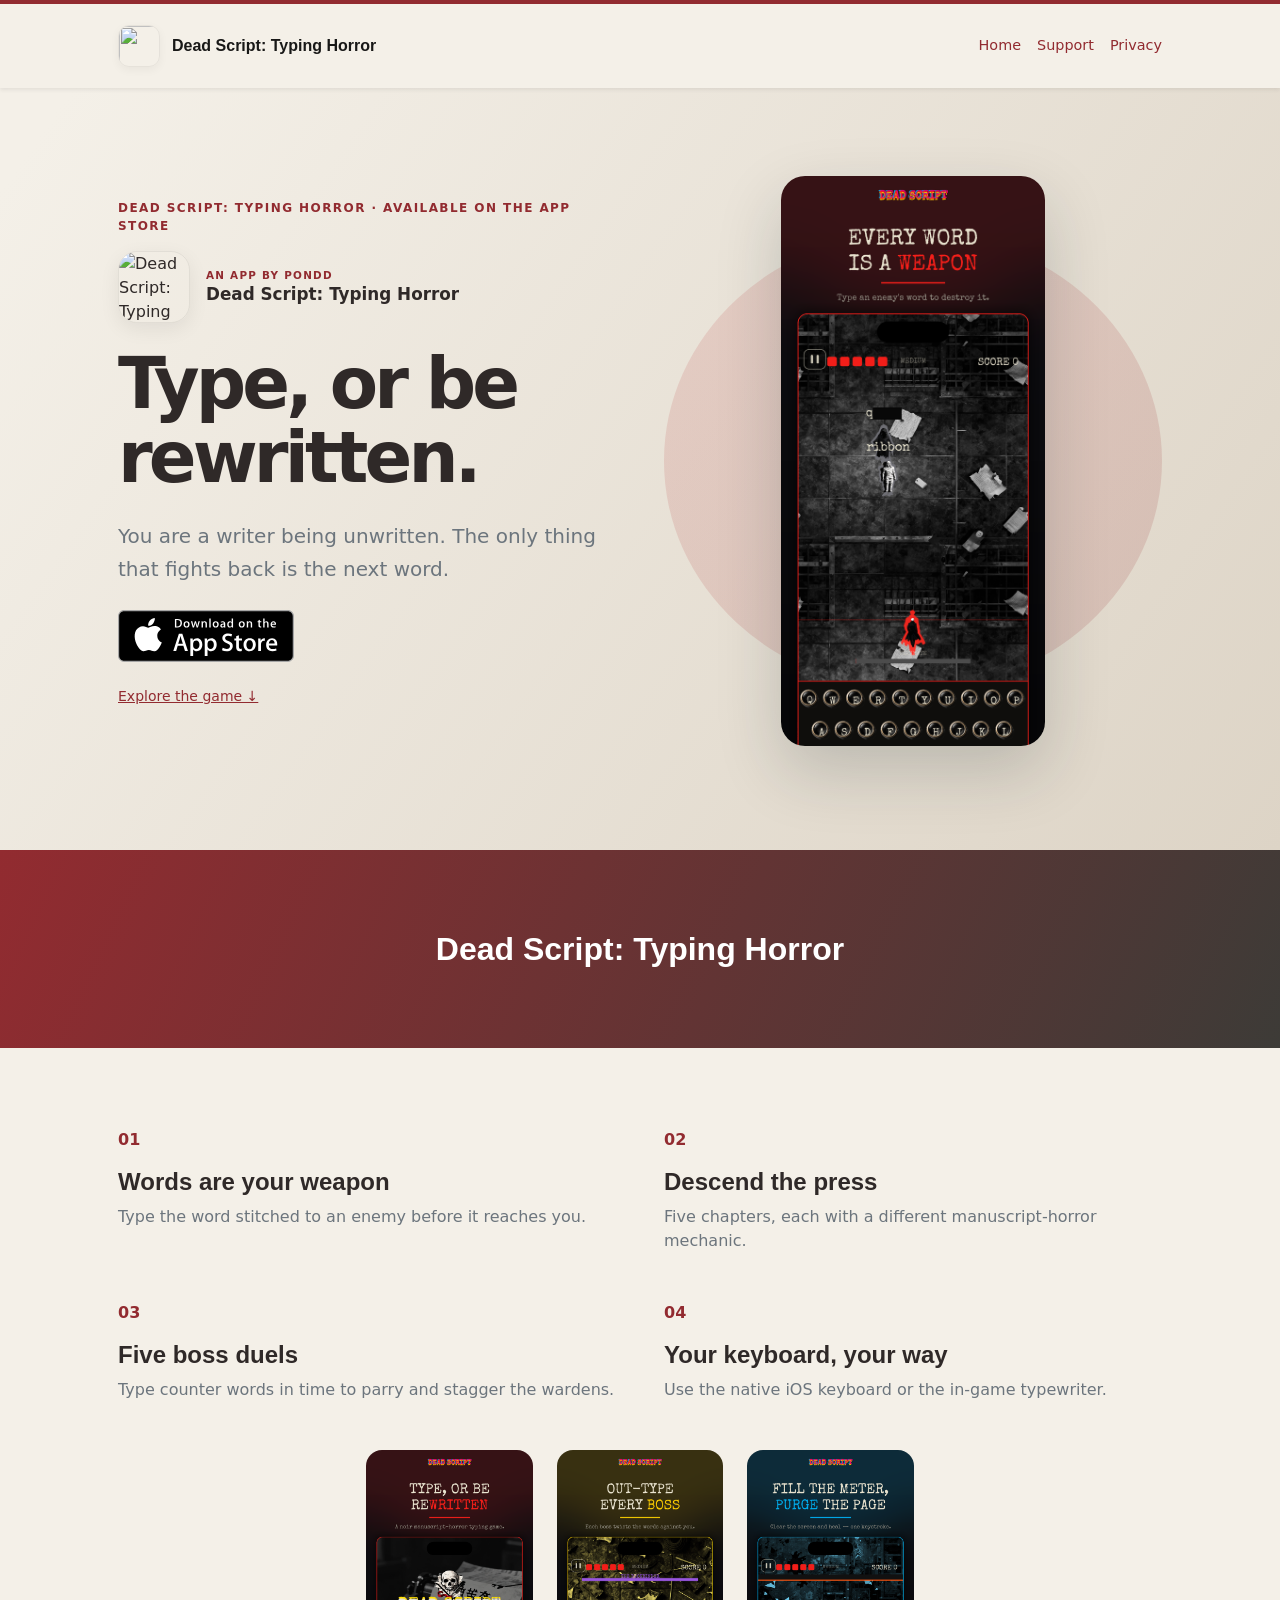
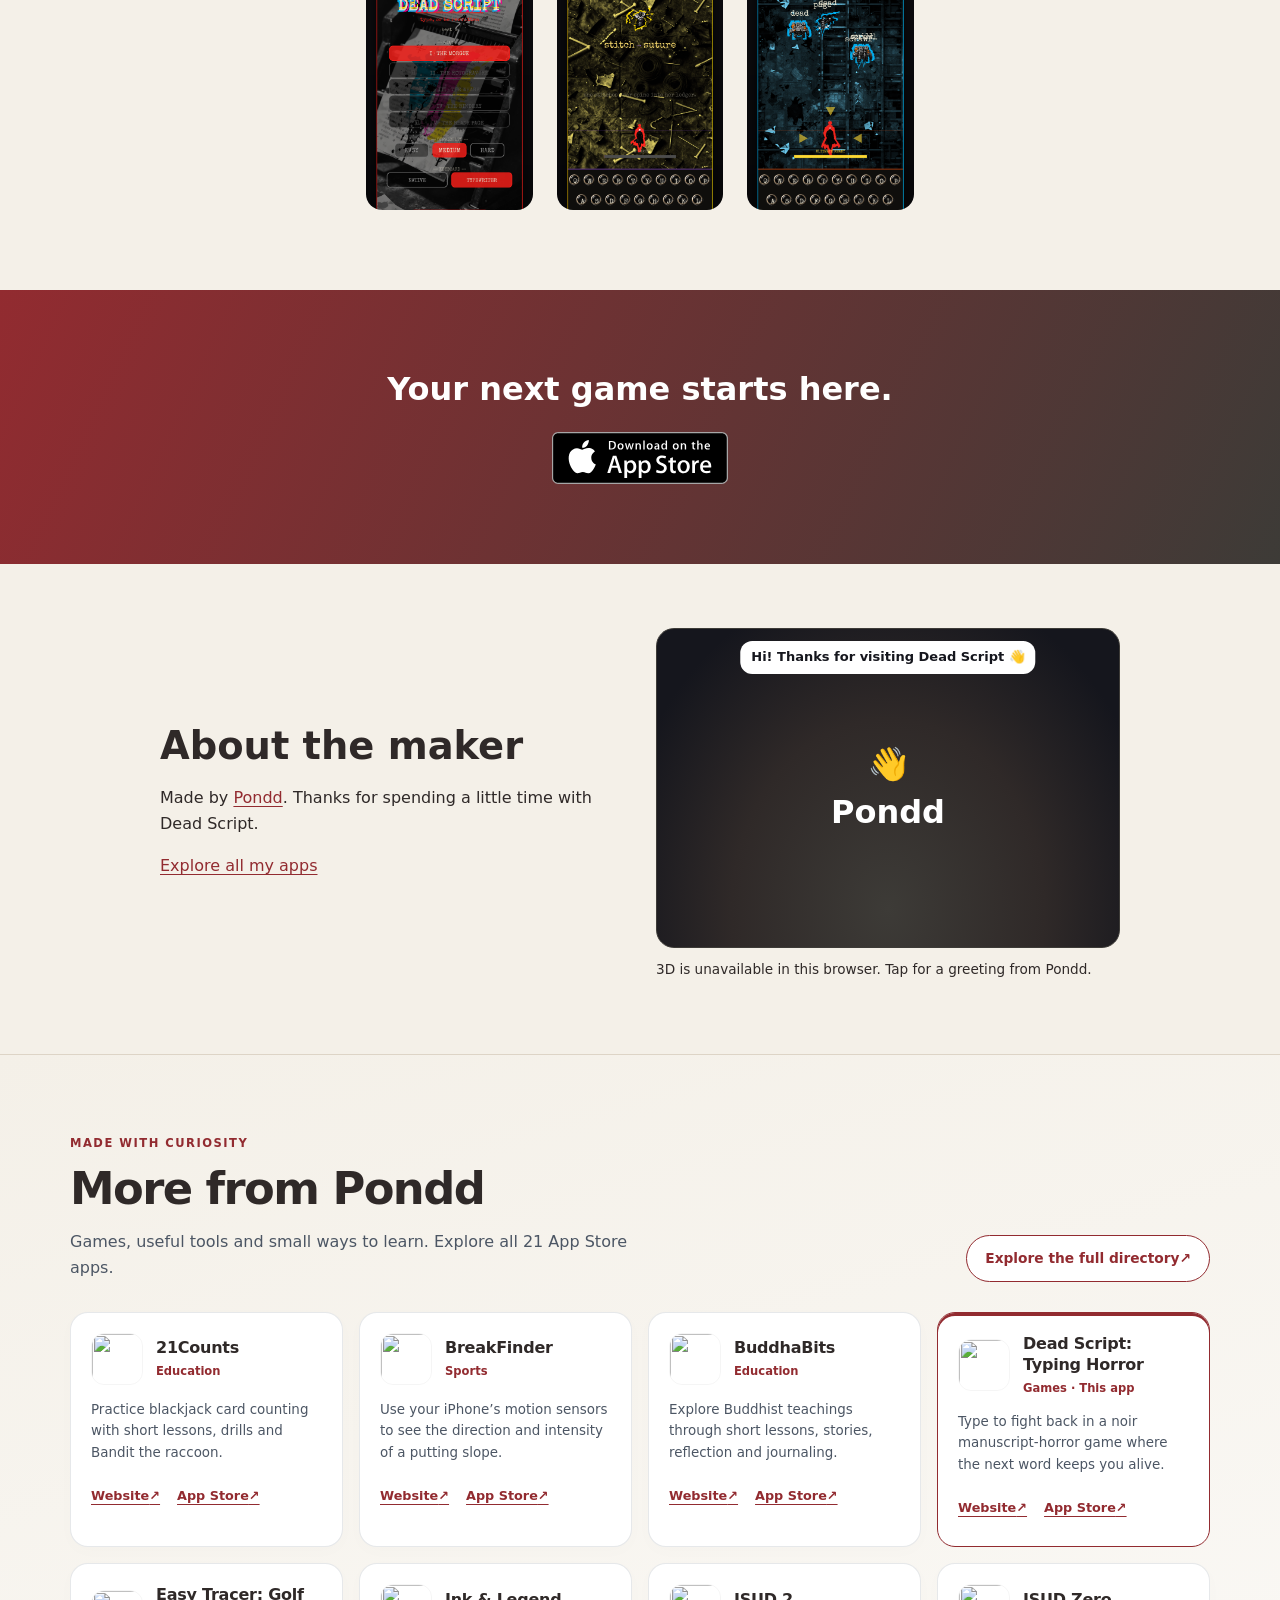
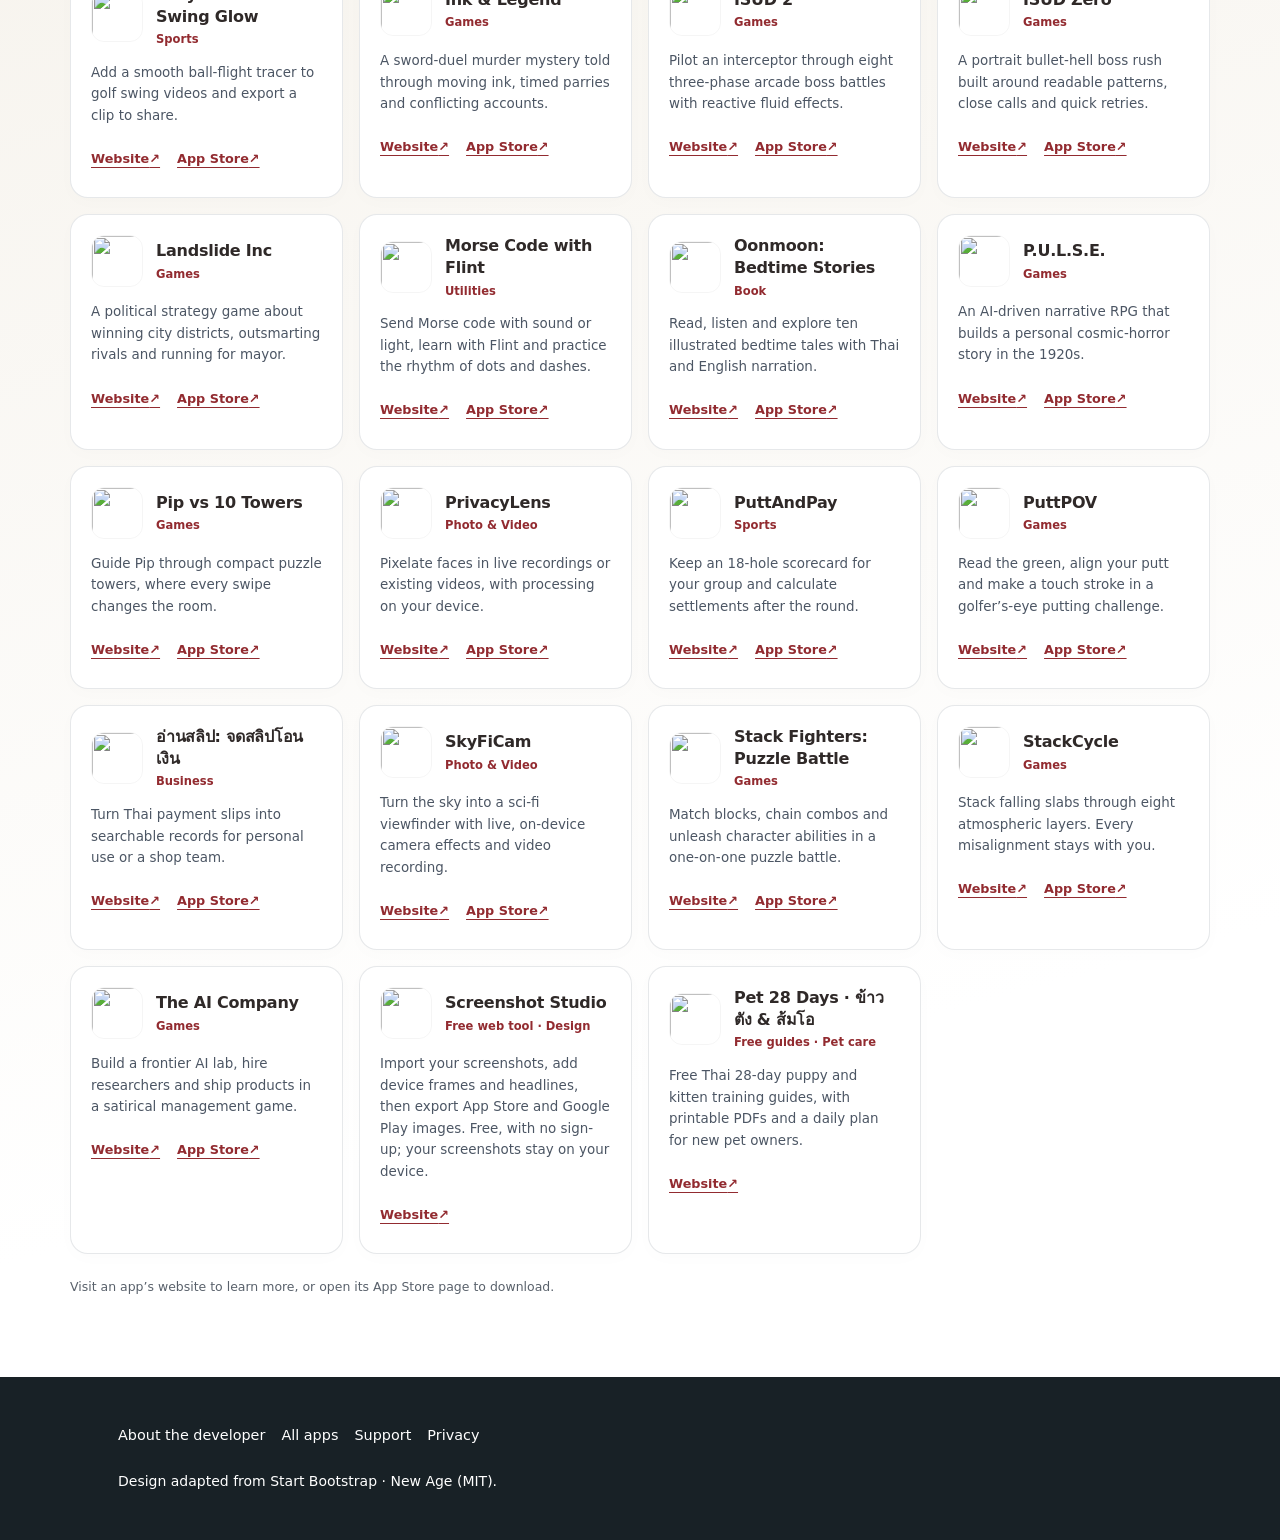
==== index.html @ f1058774 "Connect Pet 28 Days with Pondd website network" ====
<!doctype html><html lang="en"><head><meta charset="utf-8"><meta name="viewport" content="width=device-width, initial-scale=1"><title>Dead Script: Typing Horror</title><meta name="description" content="You are a writer being unwritten. The only thing that fights back is the next word."><link rel="stylesheet" href="assets/new-age/styles.css"><link rel="stylesheet" href="assets/new-age/brand.css">
<!-- Pondd's About-section Easter egg -->
<link rel="stylesheet" href="pondd-character/character.css">
<script type="importmap">{"imports":{"three":"https://cdn.jsdelivr.net/npm/three@0.160.0/build/three.module.js","three/addons/":"https://cdn.jsdelivr.net/npm/three@0.160.0/examples/jsm/"}}</script>
<script type="module" src="pondd-character/init.js"></script>
<link rel="stylesheet" href="app-family/brand.css?v=20261112">
<link rel="icon" href="https://pond1982.github.io/Pondd-Page/assets/app-icons/6775353218.webp" type="image/webp">
</head><body data-app-theme="deadscript-ink"><a class="skip-link" href="#main">Skip to content</a><nav class="navbar navbar-expand-lg navbar-light shadow-sm" id="mainNav" aria-label="Main navigation"><div class="container px-5"><a class="navbar-brand fw-bold" href="index.html"><img class="app-brand-icon" src="https://pond1982.github.io/Pondd-Page/assets/app-icons/6775353218.webp" width="42" height="42" alt="" decoding="async">Dead Script: Typing Horror</a><div class="site-links"><a href="index.html">Home</a><a href="support.html">Support</a><a href="privacy.html">Privacy</a></div></div></nav><main id="main"><header class="masthead"><div class="container px-5"><div class="row gx-5 align-items-center"><div class="col-lg-6"><div class="mb-5 mb-lg-0 text-center text-lg-start"><p class="eyebrow">Dead Script: Typing Horror · Available on the App Store</p><div class="app-identity"><img class="app-identity-icon" src="https://pond1982.github.io/Pondd-Page/assets/app-icons/6775353218.webp" width="72" height="72" alt="Dead Script: Typing Horror app icon" decoding="async"><span><small>An app by Pondd</small><strong>Dead Script: Typing Horror</strong></span></div><h1 class="display-1 lh-1 mb-4">Type, or be rewritten.</h1><p class="lead fw-normal text-muted mb-4">You are a writer being unwritten. The only thing that fights back is the next word.</p><a href="https://apps.apple.com/gb/app/dead-script-typing-horror/id6775353218"><img class="app-badge" src="assets/new-age/app-store-badge.svg" alt="Download Dead Script: Typing Horror on the App Store"></a><p class="small mt-4"><a href="#features">Explore the game ↓</a></p></div></div><div class="col-lg-6"><div class="masthead-device-mockup"><img class="game-screen" src="assets/shot2.png" alt="Dead Script: Typing Horror game artwork"></div></div></div></div></header><aside class="text-center bg-gradient-primary-to-secondary"><div class="container px-5"><p class="h2 text-white mb-0">Dead Script: Typing Horror</p></div></aside><section id="features"><div class="container px-5"><div class="row gx-5"><div class="col-md-6 mb-5"><p class="feature-number">01</p><h3 class="h4">Words are your weapon</h3><p class="text-muted mb-0">Type the word stitched to an enemy before it reaches you.</p></div><div class="col-md-6 mb-5"><p class="feature-number">02</p><h3 class="h4">Descend the press</h3><p class="text-muted mb-0">Five chapters, each with a different manuscript-horror mechanic.</p></div><div class="col-md-6 mb-5"><p class="feature-number">03</p><h3 class="h4">Five boss duels</h3><p class="text-muted mb-0">Type counter words in time to parry and stagger the wardens.</p></div><div class="col-md-6 mb-5"><p class="feature-number">04</p><h3 class="h4">Your keyboard, your way</h3><p class="text-muted mb-0">Use the native iOS keyboard or the in-game typewriter.</p></div></div><div class="gallery"><img loading="lazy" src="assets/shot1.png" alt="Dead Script: Typing Horror game artwork 1"><img loading="lazy" src="assets/shot4.png" alt="Dead Script: Typing Horror game artwork 2"><img loading="lazy" src="assets/shot5.png" alt="Dead Script: Typing Horror game artwork 3"></div></div></section><section class="bg-gradient-primary-to-secondary"><div class="container px-5 text-center"><h2 class="text-white mb-4">Your next game starts here.</h2><a href="https://apps.apple.com/gb/app/dead-script-typing-horror/id6775353218"><img class="app-badge" src="assets/new-age/app-store-badge.svg" alt="Download Dead Script: Typing Horror on the App Store"></a></div></section>
<!-- Pondd character start -->
<section class="pondd-about" id="about" data-pondd-character data-character-locale="en" aria-label="About the maker"><div class="pondd-about-inner"><div><h2>About the maker</h2><p>Made by <a href="https://pond1982.github.io/Pondd-Page/">Pondd</a>. Thanks for spending a little time with Dead Script.</p><p><a href="https://pond1982.github.io/Pondd-Page/index.html#apps">Explore all my apps</a></p></div><div><button class="pondd-character-stage" type="button" aria-label="Change Pondd’s dance" aria-describedby="pondd-character-hint"><span class="pondd-character-fallback" aria-hidden="true">👋<br>Pondd</span><span class="bubble" role="status" aria-live="polite">Hi! Thanks for visiting Dead Script 👋</span></button><p class="pondd-character-hint" id="pondd-character-hint">Tap the character or press Enter to change the dance.</p><button class="pondd-character-pause" type="button" aria-pressed="false" hidden>Pause dancing</button><noscript><p>The 3D Easter egg needs JavaScript. You can still explore the rest of the site.</p></noscript></div></div><script type="application/json" class="pondd-character-lines">["Hi! Thanks for visiting Dead Script 👋", "Tap me to change the dance!", "ขอบคุณที่แวะมาครับ 🙏", "A little dance before the next scare.", "Like it? Explore my other apps ♥", "One more spin!"]</script></section>
<!-- Pondd character end -->
<!-- APP FAMILY START -->
<section class="app-family" id="more-apps" aria-labelledby="app-family-title"><div class="app-family-inner"><div class="app-family-heading"><div><p class="app-family-kicker">Made with curiosity</p><h2 id="app-family-title">More from Pondd</h2><p class="app-family-intro">Games, useful tools and small ways to learn. Explore all 21 App Store apps.</p></div><a class="app-family-directory" href="https://pond1982.github.io/Pondd-Page/apps.html">Explore the full directory <span aria-hidden="true">↗</span></a></div><ul class="app-family-list" role="list"><li class="app-family-item" data-app-id="6763789288"><article aria-labelledby="family-6763789288"><div class="app-family-card-top"><img class="app-family-icon" src="https://pond1982.github.io/Pondd-Page/assets/app-icons/6763789288.webp" width="52" height="52" alt="" decoding="async" loading="lazy"><div><h3 id="family-6763789288">21Counts</h3><p class="app-family-meta">Education</p></div></div><p class="app-family-summary" lang="en">Practice blackjack card counting with short lessons, drills and Bandit the raccoon.</p><div class="app-family-links"><a href="https://pond1982.github.io/21Counts-Web/" aria-label="21Counts website">Website <span aria-hidden="true">↗</span></a><a href="https://apps.apple.com/gb/app/21counts/id6763789288" aria-label="21Counts on the App Store">App Store <span aria-hidden="true">↗</span></a></div></article></li><li class="app-family-item" data-app-id="6752389773"><article aria-labelledby="family-6752389773"><div class="app-family-card-top"><img class="app-family-icon" src="https://pond1982.github.io/Pondd-Page/assets/app-icons/6752389773.webp" width="52" height="52" alt="" decoding="async" loading="lazy"><div><h3 id="family-6752389773">BreakFinder</h3><p class="app-family-meta">Sports</p></div></div><p class="app-family-summary" lang="en">Use your iPhone’s motion sensors to see the direction and intensity of a putting slope.</p><div class="app-family-links"><a href="https://breakfinderweb.pages.dev/" aria-label="BreakFinder website">Website <span aria-hidden="true">↗</span></a><a href="https://apps.apple.com/gb/app/breakfinder/id6752389773" aria-label="BreakFinder on the App Store">App Store <span aria-hidden="true">↗</span></a></div></article></li><li class="app-family-item" data-app-id="6764710521"><article aria-labelledby="family-6764710521"><div class="app-family-card-top"><img class="app-family-icon" src="https://pond1982.github.io/Pondd-Page/assets/app-icons/6764710521.webp" width="52" height="52" alt="" decoding="async" loading="lazy"><div><h3 id="family-6764710521">BuddhaBits</h3><p class="app-family-meta">Education</p></div></div><p class="app-family-summary" lang="en">Explore Buddhist teachings through short lessons, stories, reflection and journaling.</p><div class="app-family-links"><a href="https://pond1982.github.io/BuddhaBits-web/index.html" aria-label="BuddhaBits website">Website <span aria-hidden="true">↗</span></a><a href="https://apps.apple.com/gb/app/buddhabits/id6764710521" aria-label="BuddhaBits on the App Store">App Store <span aria-hidden="true">↗</span></a></div></article></li><li class="app-family-item is-current" data-app-id="6775353218"><article aria-labelledby="family-6775353218"><div class="app-family-card-top"><img class="app-family-icon" src="https://pond1982.github.io/Pondd-Page/assets/app-icons/6775353218.webp" width="52" height="52" alt="" decoding="async" loading="lazy"><div><h3 id="family-6775353218">Dead Script: Typing Horror</h3><p class="app-family-meta">Games · This app</p></div></div><p class="app-family-summary" lang="en">Type to fight back in a noir manuscript-horror game where the next word keeps you alive.</p><div class="app-family-links"><a href="https://pond1982.github.io/iosdeadscriptweb/index.html" aria-label="Dead Script: Typing Horror website">Website <span aria-hidden="true">↗</span></a><a href="https://apps.apple.com/gb/app/dead-script-typing-horror/id6775353218" aria-label="Dead Script: Typing Horror on the App Store">App Store <span aria-hidden="true">↗</span></a></div></article></li><li class="app-family-item" data-app-id="6753145486"><article aria-labelledby="family-6753145486"><div class="app-family-card-top"><img class="app-family-icon" src="https://pond1982.github.io/Pondd-Page/assets/app-icons/6753145486.webp" width="52" height="52" alt="" decoding="async" loading="lazy"><div><h3 id="family-6753145486">Easy Tracer: Golf Swing Glow</h3><p class="app-family-meta">Sports</p></div></div><p class="app-family-summary" lang="en">Add a smooth ball-flight tracer to golf swing videos and export a clip to share.</p><div class="app-family-links"><a href="https://easy-tracer-web.pages.dev/" aria-label="Easy Tracer: Golf Swing Glow website">Website <span aria-hidden="true">↗</span></a><a href="https://apps.apple.com/gb/app/easy-tracer-golf-swing-glow/id6753145486" aria-label="Easy Tracer: Golf Swing Glow on the App Store">App Store <span aria-hidden="true">↗</span></a></div></article></li><li class="app-family-item" data-app-id="6830747339"><article aria-labelledby="family-6830747339"><div class="app-family-card-top"><img class="app-family-icon" src="https://pond1982.github.io/Pondd-Page/assets/app-icons/6830747339.webp" width="52" height="52" alt="" decoding="async" loading="lazy"><div><h3 id="family-6830747339">Ink &amp; Legend</h3><p class="app-family-meta">Games</p></div></div><p class="app-family-summary" lang="en">A sword-duel murder mystery told through moving ink, timed parries and conflicting accounts.</p><div class="app-family-links"><a href="https://pond1982.github.io/ink-and-legend-site/" aria-label="Ink &amp; Legend website">Website <span aria-hidden="true">↗</span></a><a href="https://apps.apple.com/gb/app/ink-legend/id6830747339" aria-label="Ink &amp; Legend on the App Store">App Store <span aria-hidden="true">↗</span></a></div></article></li><li class="app-family-item" data-app-id="6824559010"><article aria-labelledby="family-6824559010"><div class="app-family-card-top"><img class="app-family-icon" src="https://pond1982.github.io/Pondd-Page/assets/app-icons/6824559010.webp" width="52" height="52" alt="" decoding="async" loading="lazy"><div><h3 id="family-6824559010">ISUD 2</h3><p class="app-family-meta">Games</p></div></div><p class="app-family-summary" lang="en">Pilot an interceptor through eight three-phase arcade boss battles with reactive fluid effects.</p><div class="app-family-links"><a href="https://pond1982.github.io/ISUD-Website/isud2-support.html" aria-label="ISUD 2 website">Website <span aria-hidden="true">↗</span></a><a href="https://apps.apple.com/gb/app/isud-2/id6824559010" aria-label="ISUD 2 on the App Store">App Store <span aria-hidden="true">↗</span></a></div></article></li><li class="app-family-item" data-app-id="6765926399"><article aria-labelledby="family-6765926399"><div class="app-family-card-top"><img class="app-family-icon" src="https://pond1982.github.io/Pondd-Page/assets/app-icons/6765926399.webp" width="52" height="52" alt="" decoding="async" loading="lazy"><div><h3 id="family-6765926399">ISUD Zero</h3><p class="app-family-meta">Games</p></div></div><p class="app-family-summary" lang="en">A portrait bullet-hell boss rush built around readable patterns, close calls and quick retries.</p><div class="app-family-links"><a href="https://pond1982.github.io/ISUD-Website/" aria-label="ISUD Zero website">Website <span aria-hidden="true">↗</span></a><a href="https://apps.apple.com/gb/app/isud-zero/id6765926399" aria-label="ISUD Zero on the App Store">App Store <span aria-hidden="true">↗</span></a></div></article></li><li class="app-family-item" data-app-id="6761601860"><article aria-labelledby="family-6761601860"><div class="app-family-card-top"><img class="app-family-icon" src="https://pond1982.github.io/Pondd-Page/assets/app-icons/6761601860.webp" width="52" height="52" alt="" decoding="async" loading="lazy"><div><h3 id="family-6761601860">Landslide Inc</h3><p class="app-family-meta">Games</p></div></div><p class="app-family-summary" lang="en">A political strategy game about winning city districts, outsmarting rivals and running for mayor.</p><div class="app-family-links"><a href="https://pond1982.github.io/Landslide-Web/index.html" aria-label="Landslide Inc website">Website <span aria-hidden="true">↗</span></a><a href="https://apps.apple.com/gb/app/landslide-inc/id6761601860" aria-label="Landslide Inc on the App Store">App Store <span aria-hidden="true">↗</span></a></div></article></li><li class="app-family-item" data-app-id="6818069855"><article aria-labelledby="family-6818069855"><div class="app-family-card-top"><img class="app-family-icon" src="https://pond1982.github.io/Pondd-Page/assets/app-icons/6818069855.webp" width="52" height="52" alt="" decoding="async" loading="lazy"><div><h3 id="family-6818069855">Morse Code with Flint</h3><p class="app-family-meta">Utilities</p></div></div><p class="app-family-summary" lang="en">Send Morse code with sound or light, learn with Flint and practice the rhythm of dots and dashes.</p><div class="app-family-links"><a href="https://pond1982.github.io/Morse-Support-Site/" aria-label="Morse Code with Flint website">Website <span aria-hidden="true">↗</span></a><a href="https://apps.apple.com/gb/app/morse-code-with-flint/id6818069855" aria-label="Morse Code with Flint on the App Store">App Store <span aria-hidden="true">↗</span></a></div></article></li><li class="app-family-item" data-app-id="6821338637"><article aria-labelledby="family-6821338637"><div class="app-family-card-top"><img class="app-family-icon" src="https://pond1982.github.io/Pondd-Page/assets/app-icons/6821338637.webp" width="52" height="52" alt="" decoding="async" loading="lazy"><div><h3 id="family-6821338637">Oonmoon: Bedtime Stories</h3><p class="app-family-meta">Book</p></div></div><p class="app-family-summary" lang="en">Read, listen and explore ten illustrated bedtime tales with Thai and English narration.</p><div class="app-family-links"><a href="https://pond1982.github.io/Oonmoon-Website/en/" aria-label="Oonmoon: Bedtime Stories website">Website <span aria-hidden="true">↗</span></a><a href="https://apps.apple.com/gb/app/oonmoon-bedtime-stories/id6821338637" aria-label="Oonmoon: Bedtime Stories on the App Store">App Store <span aria-hidden="true">↗</span></a></div></article></li><li class="app-family-item" data-app-id="6762054116"><article aria-labelledby="family-6762054116"><div class="app-family-card-top"><img class="app-family-icon" src="https://pond1982.github.io/Pondd-Page/assets/app-icons/6762054116.webp" width="52" height="52" alt="" decoding="async" loading="lazy"><div><h3 id="family-6762054116">P.U.L.S.E.</h3><p class="app-family-meta">Games</p></div></div><p class="app-family-summary" lang="en">An AI-driven narrative RPG that builds a personal cosmic-horror story in the 1920s.</p><div class="app-family-links"><a href="https://pulse-web-5vx.pages.dev/" aria-label="P.U.L.S.E. website">Website <span aria-hidden="true">↗</span></a><a href="https://apps.apple.com/gb/app/p-u-l-s-e/id6762054116" aria-label="P.U.L.S.E. on the App Store">App Store <span aria-hidden="true">↗</span></a></div></article></li><li class="app-family-item" data-app-id="6766553847"><article aria-labelledby="family-6766553847"><div class="app-family-card-top"><img class="app-family-icon" src="https://pond1982.github.io/Pondd-Page/assets/app-icons/6766553847.webp" width="52" height="52" alt="" decoding="async" loading="lazy"><div><h3 id="family-6766553847">Pip vs 10 Towers</h3><p class="app-family-meta">Games</p></div></div><p class="app-family-summary" lang="en">Guide Pip through compact puzzle towers, where every swipe changes the room.</p><div class="app-family-links"><a href="https://pond1982.github.io/StepBlade-Website/index.html" aria-label="Pip vs 10 Towers website">Website <span aria-hidden="true">↗</span></a><a href="https://apps.apple.com/gb/app/pip-vs-10-towers/id6766553847" aria-label="Pip vs 10 Towers on the App Store">App Store <span aria-hidden="true">↗</span></a></div></article></li><li class="app-family-item" data-app-id="6752596764"><article aria-labelledby="family-6752596764"><div class="app-family-card-top"><img class="app-family-icon" src="https://pond1982.github.io/Pondd-Page/assets/app-icons/6752596764.webp" width="52" height="52" alt="" decoding="async" loading="lazy"><div><h3 id="family-6752596764">PrivacyLens</h3><p class="app-family-meta">Photo &amp; Video</p></div></div><p class="app-family-summary" lang="en">Pixelate faces in live recordings or existing videos, with processing on your device.</p><div class="app-family-links"><a href="https://privacylensweb.pages.dev/" aria-label="PrivacyLens website">Website <span aria-hidden="true">↗</span></a><a href="https://apps.apple.com/gb/app/privacylens/id6752596764" aria-label="PrivacyLens on the App Store">App Store <span aria-hidden="true">↗</span></a></div></article></li><li class="app-family-item" data-app-id="6752640120"><article aria-labelledby="family-6752640120"><div class="app-family-card-top"><img class="app-family-icon" src="https://pond1982.github.io/Pondd-Page/assets/app-icons/6752640120.webp" width="52" height="52" alt="" decoding="async" loading="lazy"><div><h3 id="family-6752640120">PuttAndPay</h3><p class="app-family-meta">Sports</p></div></div><p class="app-family-summary" lang="en">Keep an 18-hole scorecard for your group and calculate settlements after the round.</p><div class="app-family-links"><a href="https://puttandpayweb.pages.dev/" aria-label="PuttAndPay website">Website <span aria-hidden="true">↗</span></a><a href="https://apps.apple.com/gb/app/puttandpay/id6752640120" aria-label="PuttAndPay on the App Store">App Store <span aria-hidden="true">↗</span></a></div></article></li><li class="app-family-item" data-app-id="6771718899"><article aria-labelledby="family-6771718899"><div class="app-family-card-top"><img class="app-family-icon" src="https://pond1982.github.io/Pondd-Page/assets/app-icons/6771718899.webp" width="52" height="52" alt="" decoding="async" loading="lazy"><div><h3 id="family-6771718899">PuttPOV</h3><p class="app-family-meta">Games</p></div></div><p class="app-family-summary" lang="en">Read the green, align your putt and make a touch stroke in a golfer’s-eye putting challenge.</p><div class="app-family-links"><a href="https://pond1982.github.io/PuttPOV-Website/" aria-label="PuttPOV website">Website <span aria-hidden="true">↗</span></a><a href="https://apps.apple.com/gb/app/puttpov/id6771718899" aria-label="PuttPOV on the App Store">App Store <span aria-hidden="true">↗</span></a></div></article></li><li class="app-family-item" data-app-id="6765605900"><article aria-labelledby="family-6765605900"><div class="app-family-card-top"><img class="app-family-icon" src="https://pond1982.github.io/Pondd-Page/assets/app-icons/6765605900.webp" width="52" height="52" alt="" decoding="async" loading="lazy"><div><h3 id="family-6765605900">อ่านสลิป: จดสลิปโอนเงิน</h3><p class="app-family-meta">Business</p></div></div><p class="app-family-summary" lang="en">Turn Thai payment slips into searchable records for personal use or a shop team.</p><div class="app-family-links"><a href="https://pond1982.github.io/ReadSlipWebsite/index.html" aria-label="อ่านสลิป: จดสลิปโอนเงิน website">Website <span aria-hidden="true">↗</span></a><a href="https://apps.apple.com/gb/app/%E0%B8%AD-%E0%B8%B2%E0%B8%99%E0%B8%AA%E0%B8%A5-%E0%B8%9B-%E0%B8%88%E0%B8%94%E0%B8%AA%E0%B8%A5-%E0%B8%9B%E0%B9%82%E0%B8%AD%E0%B8%99%E0%B9%80%E0%B8%87-%E0%B8%99/id6765605900" aria-label="อ่านสลิป: จดสลิปโอนเงิน on the App Store">App Store <span aria-hidden="true">↗</span></a></div></article></li><li class="app-family-item" data-app-id="6773614646"><article aria-labelledby="family-6773614646"><div class="app-family-card-top"><img class="app-family-icon" src="https://pond1982.github.io/Pondd-Page/assets/app-icons/6773614646.webp" width="52" height="52" alt="" decoding="async" loading="lazy"><div><h3 id="family-6773614646">SkyFiCam</h3><p class="app-family-meta">Photo &amp; Video</p></div></div><p class="app-family-summary" lang="en">Turn the sky into a sci-fi viewfinder with live, on-device camera effects and video recording.</p><div class="app-family-links"><a href="https://pond1982.github.io/SkyFiWeb/" aria-label="SkyFiCam website">Website <span aria-hidden="true">↗</span></a><a href="https://apps.apple.com/gb/app/skyficam/id6773614646" aria-label="SkyFiCam on the App Store">App Store <span aria-hidden="true">↗</span></a></div></article></li><li class="app-family-item" data-app-id="6762288266"><article aria-labelledby="family-6762288266"><div class="app-family-card-top"><img class="app-family-icon" src="https://pond1982.github.io/Pondd-Page/assets/app-icons/6762288266.webp" width="52" height="52" alt="" decoding="async" loading="lazy"><div><h3 id="family-6762288266">Stack Fighters: Puzzle Battle</h3><p class="app-family-meta">Games</p></div></div><p class="app-family-summary" lang="en">Match blocks, chain combos and unleash character abilities in a one-on-one puzzle battle.</p><div class="app-family-links"><a href="https://pond1982.github.io/stackfighters-site/index.html" aria-label="Stack Fighters: Puzzle Battle website">Website <span aria-hidden="true">↗</span></a><a href="https://apps.apple.com/gb/app/stack-fighters-puzzle-battle/id6762288266" aria-label="Stack Fighters: Puzzle Battle on the App Store">App Store <span aria-hidden="true">↗</span></a></div></article></li><li class="app-family-item" data-app-id="6764340971"><article aria-labelledby="family-6764340971"><div class="app-family-card-top"><img class="app-family-icon" src="https://pond1982.github.io/Pondd-Page/assets/app-icons/6764340971.webp" width="52" height="52" alt="" decoding="async" loading="lazy"><div><h3 id="family-6764340971">StackCycle</h3><p class="app-family-meta">Games</p></div></div><p class="app-family-summary" lang="en">Stack falling slabs through eight atmospheric layers. Every misalignment stays with you.</p><div class="app-family-links"><a href="https://pond1982.github.io/stackcycle---web/" aria-label="StackCycle website">Website <span aria-hidden="true">↗</span></a><a href="https://apps.apple.com/gb/app/stackcycle/id6764340971" aria-label="StackCycle on the App Store">App Store <span aria-hidden="true">↗</span></a></div></article></li><li class="app-family-item" data-app-id="6777710816"><article aria-labelledby="family-6777710816"><div class="app-family-card-top"><img class="app-family-icon" src="https://pond1982.github.io/Pondd-Page/assets/app-icons/6777710816.webp" width="52" height="52" alt="" decoding="async" loading="lazy"><div><h3 id="family-6777710816">The AI Company</h3><p class="app-family-meta">Games</p></div></div><p class="app-family-summary" lang="en">Build a frontier AI lab, hire researchers and ship products in a satirical management game.</p><div class="app-family-links"><a href="https://pond1982.github.io/TheAiCompanyWeb/" aria-label="The AI Company website">Website <span aria-hidden="true">↗</span></a><a href="https://apps.apple.com/gb/app/the-ai-company/id6777710816" aria-label="The AI Company on the App Store">App Store <span aria-hidden="true">↗</span></a></div></article></li><li class="app-family-item" data-app-id="screenshot-studio"><article aria-labelledby="family-screenshot-studio"><div class="app-family-card-top"><img class="app-family-icon" src="https://pond1982.github.io/Pondd-Page/assets/app-icons/screenshot-studio.svg" width="52" height="52" alt="" decoding="async" loading="lazy"><div><h3 id="family-screenshot-studio">Screenshot Studio</h3><p class="app-family-meta">Free web tool · Design</p></div></div><p class="app-family-summary" lang="en">Import your screenshots, add device frames and headlines, then export App Store and Google Play images. Free, with no sign-up; your screenshots stay on your device.</p><div class="app-family-links"><a href="https://pond1982.github.io/screenshot-studio/">Website <span aria-hidden="true">↗</span></a></div></article></li><li class="app-family-item" data-app-id="pet-28-days"><article aria-labelledby="family-pet-28-days"><div class="app-family-card-top"><img class="app-family-icon" src="https://pond1982.github.io/Pondd-Page/assets/app-icons/pet-28-days.png" width="52" height="52" alt="" decoding="async" loading="lazy"><div><h3 id="family-pet-28-days">Pet 28 Days · ข้าวตัง &amp; ส้มโอ</h3><p class="app-family-meta">Free guides · Pet care</p></div></div><p class="app-family-summary" lang="en">Free Thai 28-day puppy and kitten training guides, with printable PDFs and a daily plan for new pet owners.</p><div class="app-family-links"><a href="https://pond1982.github.io/pet-28-days/">Website <span aria-hidden="true">↗</span></a></div></article></li></ul><p class="app-family-note">Visit an app’s website to learn more, or open its App Store page to download.</p></div></section>
<!-- APP FAMILY END -->

</main><footer class="py-5"><div class="container px-5"><div class="site-links"><a href="https://pond1982.github.io/Pondd-Page/">About the developer</a><a href="https://pond1982.github.io/Pondd-Page/index.html#apps">All apps</a><a href="support.html">Support</a><a href="privacy.html">Privacy</a></div><p class="small mt-4 mb-0">Design adapted from Start Bootstrap · New Age (MIT).</p></div></footer></body></html>
---- assets/new-age/brand.css ----
:root{--accent:#8d1948;--accent-end:#283b53;--paper:#faf5ee}body{font-family:system-ui,-apple-system,sans-serif;color:#20282c;background:var(--paper)}h1,h2,h3,.navbar-brand{font-family:system-ui,-apple-system,sans-serif}a{color:var(--accent)}a:hover{color:var(--accent-end)}a:focus-visible,summary:focus-visible{outline:3px solid var(--accent);outline-offset:5px}.skip-link{position:absolute;top:-100px;left:1rem;z-index:100;background:white;padding:1rem}.skip-link:focus{top:1rem}#mainNav{position:relative;padding:1rem 0;background:var(--paper)}.navbar-brand{white-space:normal;max-width:100%;font-size:1rem}.navbar-brand img{width:36px;height:36px;border-radius:10px;margin-right:10px}.site-links{display:flex;gap:1rem;flex-wrap:wrap;font-size:.9rem}.site-links a{text-decoration:none}.masthead{padding:4rem 0 5rem;background:var(--paper)}.display-1{font-size:clamp(2.5rem,5.5vw,5rem);font-weight:750;letter-spacing:-.055em;line-height:1.06!important}.eyebrow{color:var(--accent);font-weight:700;text-transform:uppercase;letter-spacing:.12em;font-size:.75rem}.lead{line-height:1.65}.bg-gradient-primary-to-secondary{background:linear-gradient(120deg,var(--accent),var(--accent-end))!important}.masthead-device-mockup{position:relative;padding:1.5rem 0}.masthead-device-mockup:before{content:"";position:absolute;inset:13% 0;border-radius:50%;background:linear-gradient(120deg,var(--accent),var(--accent-end));opacity:.15}.game-screen{position:relative;display:block;width:auto;max-width:85%;max-height:570px;margin:auto;border-radius:24px;box-shadow:0 25px 65px #14242b30}.feature-number{font-size:1rem;color:var(--accent);font-weight:750}.gallery{display:flex;gap:1.5rem;justify-content:center;flex-wrap:wrap}.gallery img{height:360px;max-width:100%;object-fit:contain;border-radius:16px}.app-badge{height:3.25rem}.btn-primary{background:var(--accent);border-color:var(--accent)}.btn-primary:hover{background:var(--accent-end);border-color:var(--accent-end)}footer{background:#182126;color:white}footer a{color:#fff!important}.legal-content{max-width:850px;margin:0 auto;padding:4rem 1.5rem;line-height:1.8}.legal-content h1{font-size:2.5rem}.legal-content h2{font-size:1.45rem;margin-top:2rem}.legal-content section{padding:1rem 0}.legal-content .container{padding:0}.legal-content img{max-width:100%;height:auto}.legal-content nav{display:flex;gap:1rem;flex-wrap:wrap}details{padding:1rem 0;border-bottom:1px solid #cbd3ce}summary{cursor:pointer;font-weight:650}@media(max-width:575px){.container.px-5{padding-left:1.5rem!important;padding-right:1.5rem!important}.masthead{padding-top:2.5rem}.game-screen{max-height:450px}.site-links{gap:.75rem}.navbar .container{gap:1rem}}@media(prefers-reduced-motion:reduce){html{scroll-behavior:auto!important}*{animation:none!important;transition:none!important}}
---- pondd-character/character.css ----
.pondd-about{padding:4rem 1.5rem;scroll-margin-top:6rem}.pondd-about-inner{width:100%;max-width:960px;margin:0 auto;display:grid;grid-template-columns:minmax(0,1fr) minmax(0,1fr);align-items:center;gap:2rem}.pondd-about h2{font-size:clamp(1.7rem,4vw,2.4rem);line-height:1.2;margin:0 0 1rem}.pondd-about p{line-height:1.65}.pondd-about a{text-decoration:underline;text-underline-offset:3px}.pondd-character-stage{display:block;position:relative;width:100%;height:320px;margin:0;padding:0;border:1px solid #5c507c;border-radius:18px;overflow:hidden;cursor:pointer;background:radial-gradient(ellipse at 50% 88%,#4a3a8c 0,#241f45 38%,#15161d 75%);color:#fff;user-select:none;-webkit-user-select:none;font:inherit;touch-action:manipulation}.pondd-character-stage canvas{width:100%;height:100%;display:block}.pondd-character-stage .bubble{position:absolute;z-index:1;left:50%;top:12px;transform:translateX(-50%);background:#fff;color:#15161d;font-family:system-ui,sans-serif;font-weight:600;font-size:13px;line-height:1.4;padding:7px 11px;border-radius:12px;width:max-content;max-width:90%;text-align:center;pointer-events:none}.pondd-character-fallback{position:absolute;inset:0;display:grid;place-content:center;text-align:center;font:600 32px/1.5 system-ui,sans-serif;pointer-events:none}.pondd-character-stage.ready .pondd-character-fallback{display:none}.pondd-character-stage:not(.ready) canvas{display:none}.pondd-character-hint{font-size:.85rem;margin:.6rem 0}.pondd-character-pause{padding:.5rem .9rem;border:1px solid currentColor;border-radius:999px;background:transparent;color:inherit;font:inherit;font-size:.85rem;cursor:pointer}.pondd-character-stage:focus-visible,.pondd-character-pause:focus-visible{outline:3px solid #ffb347;outline-offset:4px}.pondd-character-pause[hidden]{display:none!important}@media(max-width:640px){.pondd-about-inner{grid-template-columns:minmax(0,1fr)}.pondd-about{padding:3rem 1.25rem}.pondd-character-stage{height:300px}}@media(prefers-reduced-motion:reduce){.pondd-character-stage *{transition:none!important}}
---- app-family/brand.css ----
:root{--brand-accent:#922b30;--brand-secondary:#3d3b37;--brand-tint:#f4f0e8;--brand-soft:#ddd4c6;--brand-highlight:#c44646;--brand-ink:#2f2928;--accent:#922b30;--second:#3d3b37;--tint:#f4f0e8;--ink:#2f2928;--brand:#922b30;--accent-end:#3d3b37;--paper:#f4f0e8;--app-accent:#922b30;--app-secondary:#3d3b37;--app-paper:#f4f0e8;--app-ink:#2f2928;--bs-primary:#922b30}

/* App identity and shared portfolio. Static, responsive, and readable without JavaScript. */
body{color:var(--brand-ink)}
body .masthead{background:linear-gradient(125deg,var(--brand-tint) 4%,var(--brand-soft) 100%)}
body .detail-section{background:var(--brand-tint)}
body .bg-gradient-primary-to-secondary{background:linear-gradient(115deg,var(--brand-accent),var(--brand-secondary))!important}
body .art-orb,body .masthead-device-mockup:before,body .hero-screen:before,body .hero-art:before,body .hero-media:before,body .camp-figure:before,body .app-art:before{background:linear-gradient(130deg,var(--brand-highlight),var(--brand-accent))}
body #mainNav,body nav.navbar,body .site-header,body>nav.nav,body header.site{border-top:4px solid var(--brand-accent)}
body .navbar-brand,body a.brand{display:inline-flex;align-items:center;gap:12px;max-width:100%;line-height:1.25;vertical-align:middle}
body .navbar-brand img.app-brand-icon,body .brand img.app-brand-icon{display:block;flex:0 0 42px;width:42px;height:42px;margin:0;border-radius:11px;object-fit:cover;border:1px solid #0000000f;box-shadow:0 3px 10px #0000000c}
body .app-identity{display:flex;align-items:center;gap:16px;margin:0 0 24px;text-align:left;color:var(--brand-ink)}
body .app-identity img{width:72px;height:72px;flex:0 0 72px;object-fit:cover;border-radius:19px;border:1px solid #00000010;box-shadow:0 6px 20px #00000012}
body .app-identity span{min-width:0}body .app-identity small{display:block;text-transform:uppercase;letter-spacing:.12em;font:700 .65rem/1.6 system-ui,sans-serif;color:var(--brand-accent)}
body .app-identity strong{display:block;font:700 1.05rem/1.4 system-ui,sans-serif;max-width:28rem}
body .pondd-about{background:var(--brand-tint);color:var(--brand-ink)}
body .pondd-character-stage{border-color:var(--brand-secondary);background:radial-gradient(ellipse at 50% 88%,var(--brand-secondary) 0,var(--brand-ink) 48%,#15161d 85%)}
body .pondd-character-stage:focus-visible,body .pondd-character-pause:focus-visible{outline-color:var(--brand-accent)}
body .app-family{background:linear-gradient(165deg,var(--brand-tint),#fff 80%);padding:80px 24px;max-width:none;margin:0;color:var(--brand-ink);border-top:1px solid var(--brand-soft);text-align:left}
body .app-family-inner{max-width:1140px;margin:auto;padding:0;width:100%}
body .app-family-heading{display:flex;align-items:flex-end;justify-content:space-between;gap:24px;margin-bottom:30px}
body .app-family-kicker{font:750 .72rem/1.5 system-ui,sans-serif;color:var(--brand-accent);letter-spacing:.13em;text-transform:uppercase;margin:0 0 12px}
body .app-family h2{font-size:clamp(2rem,3.5vw,3rem);line-height:1.13;letter-spacing:-.035em;color:var(--brand-ink);margin:0 0 14px}
body .app-family-intro{max-width:570px;color:#4c5664;line-height:1.65;margin:0;font-size:1rem}
body .app-family-directory{display:inline-flex;align-items:center;justify-content:center;flex:0 0 auto;padding:12px 18px;border:1px solid var(--brand-accent);border-radius:999px;color:var(--brand-accent);font-size:.86rem;font-weight:700;text-decoration:none;background:#fff;min-height:44px}
body .app-family-directory:hover{background:var(--brand-accent);color:#fff}
body .app-family-list{list-style:none;display:grid;grid-template-columns:repeat(3,minmax(0,1fr));gap:16px;padding:0;margin:0}
body .app-family-item{margin:0;padding:20px;border:1px solid #1d2d431c;border-radius:18px;background:#fff;min-width:0;box-shadow:0 4px 18px #15243e04}
body .app-family-item.is-current{border-color:var(--brand-accent);box-shadow:inset 0 3px 0 var(--brand-accent)}
body .app-family-card-top{display:flex;align-items:center;gap:13px;margin:0 0 14px}
body .app-family-card-top img{display:block;width:52px;height:52px;flex:0 0 52px;object-fit:cover;border-radius:13px;border:1px solid #0000000a;margin:0}
body .app-family-card-top>div{min-width:0}
body .app-family h3{color:var(--brand-ink);font:750 1rem/1.35 system-ui,sans-serif;letter-spacing:-.015em;margin:0 0 4px}
body .app-family-meta{color:var(--brand-accent);font:600 .72rem/1.45 system-ui,sans-serif;margin:0}
body .app-family-summary{color:#4c5664;font-size:.84rem;line-height:1.6;margin:0 0 15px}
body .app-family-links{display:flex;flex-wrap:wrap;gap:4px 17px;margin:0}
body .app-family-links a{display:inline-flex;align-items:center;min-height:36px;color:var(--brand-accent);font:700 .8rem/1.3 system-ui,sans-serif;text-decoration:underline;text-underline-offset:4px}
body .app-family a:focus-visible{outline:3px solid var(--brand-accent);outline-offset:4px}
body .app-family-note{color:#59616b;font-size:.78rem;line-height:1.5;margin:24px 0 0}
@media(min-width:1250px){body .app-family-list{grid-template-columns:repeat(4,minmax(0,1fr))}}
@media(max-width:800px){body .app-family{padding:56px 20px}body .app-family-heading{display:block}body .app-family-directory{margin-top:22px}body .app-family-list{grid-template-columns:repeat(2,minmax(0,1fr))}body .app-identity{gap:13px}body .app-identity img{width:60px;height:60px;flex-basis:60px;border-radius:16px}}
@media(max-width:520px){body .app-family-list{grid-template-columns:1fr}body .app-family-item{padding:18px}body .app-family h2{font-size:2rem}body .app-identity strong{font-size:.95rem}body .navbar-brand img.app-brand-icon,body .brand img.app-brand-icon{flex-basis:36px;width:36px;height:36px;border-radius:9px}}
@media(prefers-reduced-motion:reduce){body .app-family *{transition:none!important;animation:none!important}}
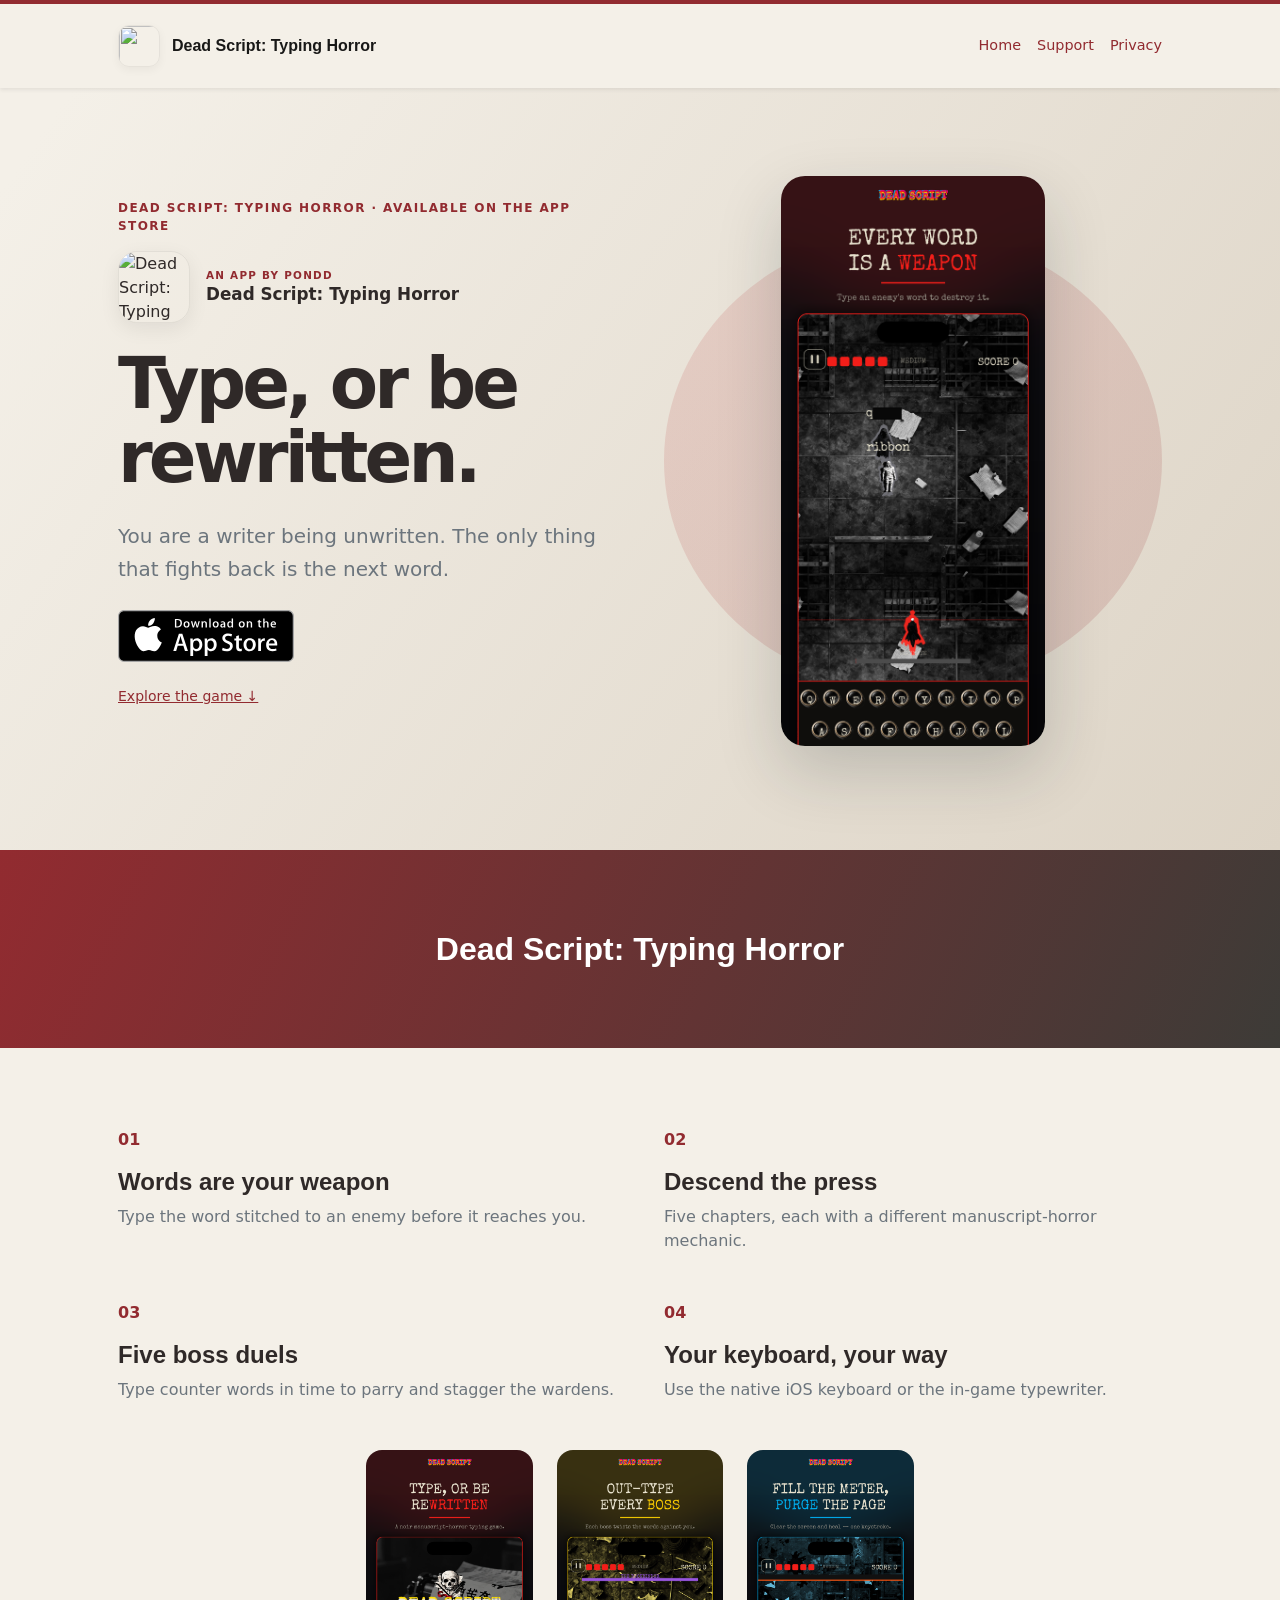
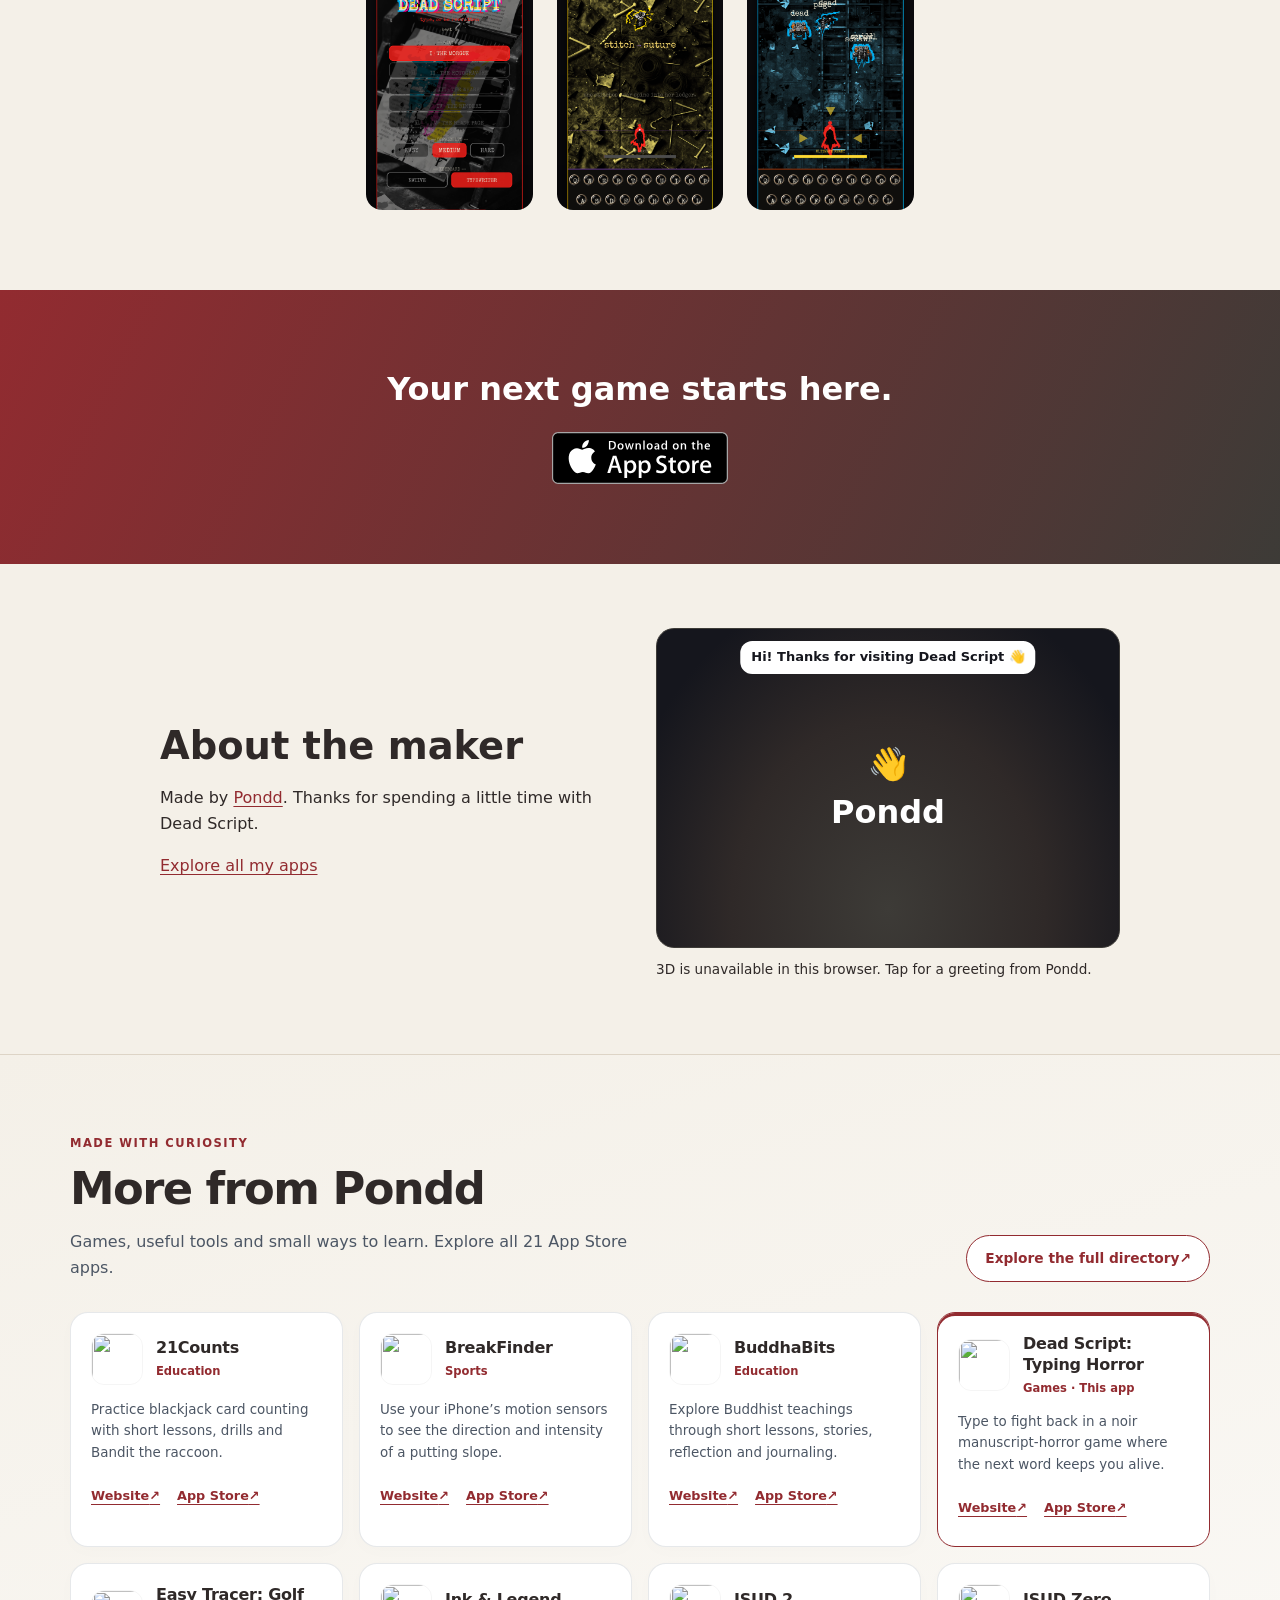
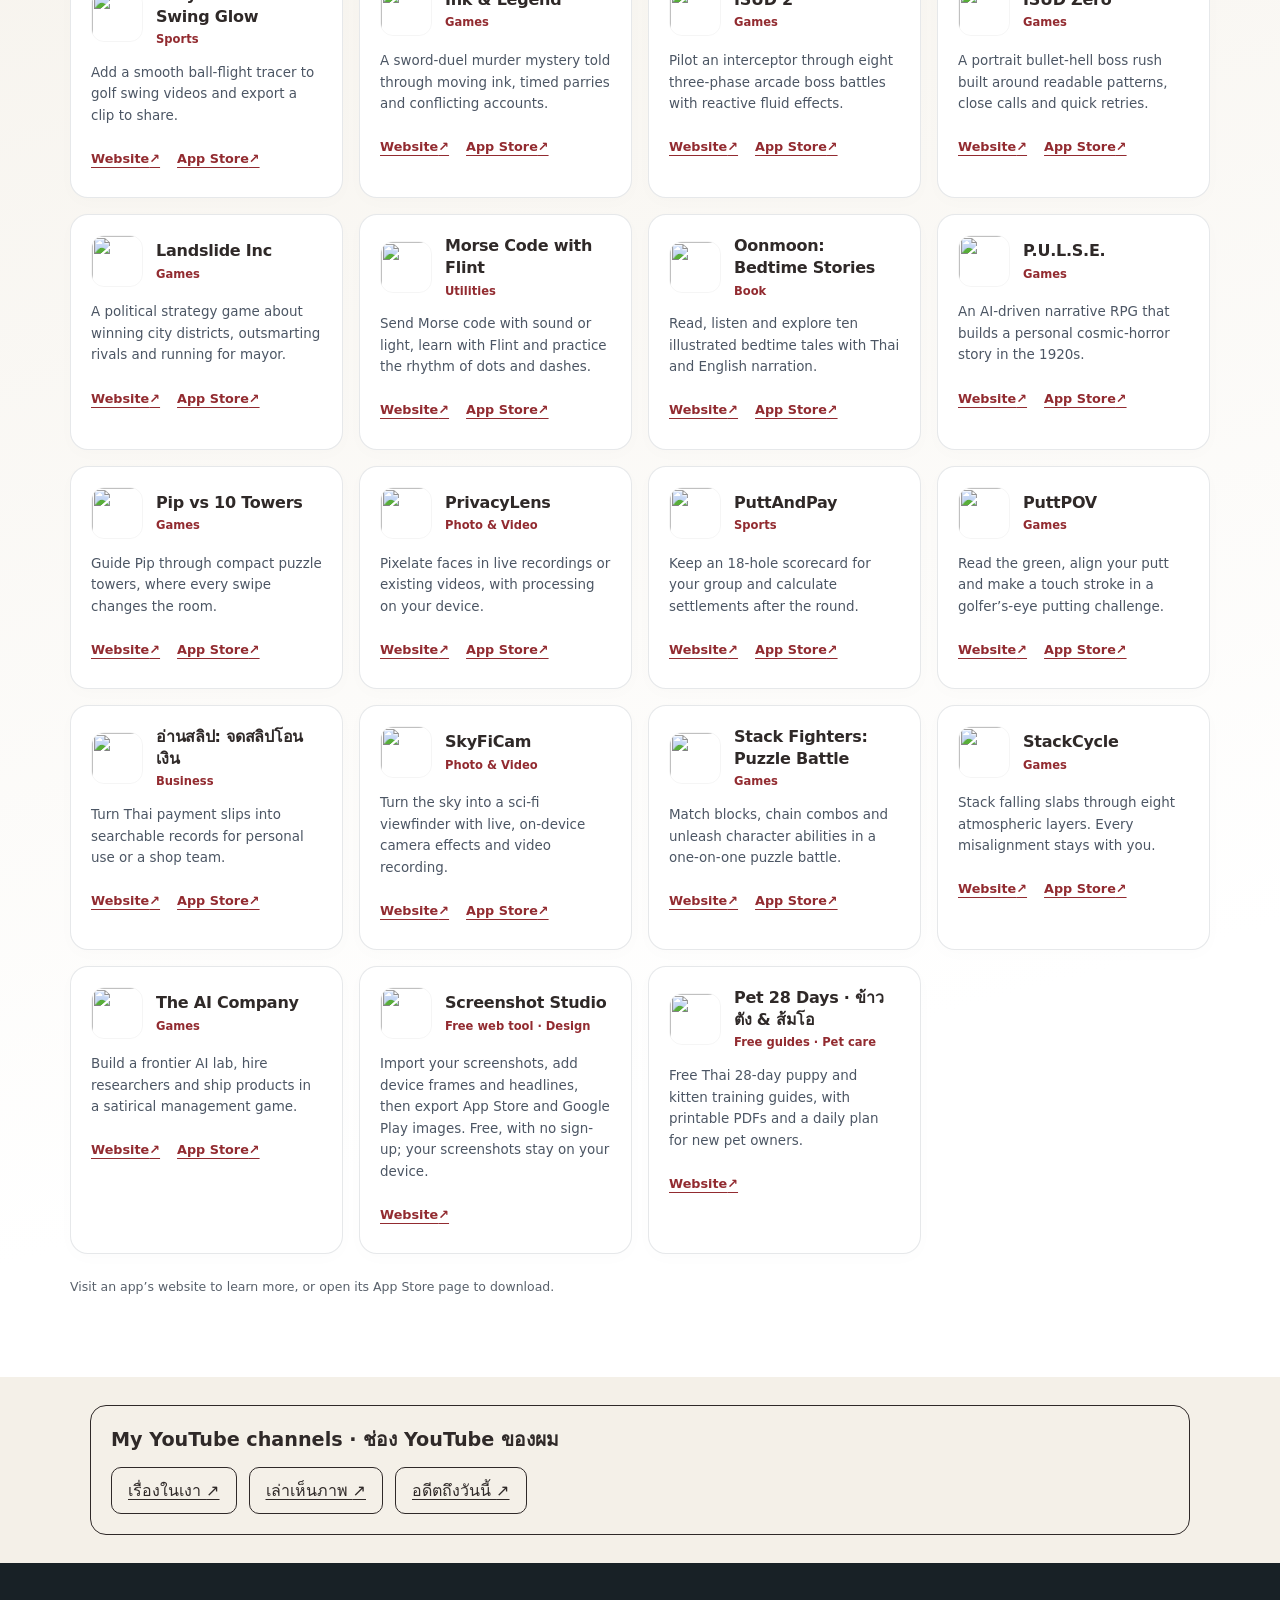
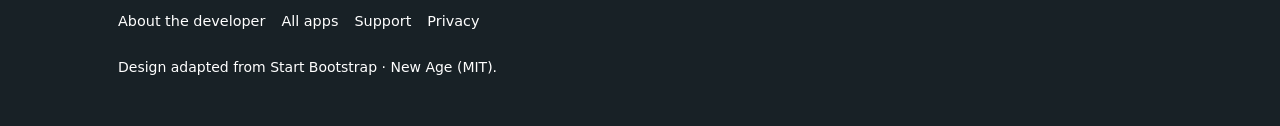
==== commit 13d2b1da: "Add three YouTube channels to site network" ====
--- a/index.html
+++ b/index.html
@@ -12,5 +12,17 @@
 <!-- APP FAMILY START -->
 <section class="app-family" id="more-apps" aria-labelledby="app-family-title"><div class="app-family-inner"><div class="app-family-heading"><div><p class="app-family-kicker">Made with curiosity</p><h2 id="app-family-title">More from Pondd</h2><p class="app-family-intro">Games, useful tools and small ways to learn. Explore all 21 App Store apps.</p></div><a class="app-family-directory" href="https://pond1982.github.io/Pondd-Page/apps.html">Explore the full directory <span aria-hidden="true">↗</span></a></div><ul class="app-family-list" role="list"><li class="app-family-item" data-app-id="6763789288"><article aria-labelledby="family-6763789288"><div class="app-family-card-top"><img class="app-family-icon" src="https://pond1982.github.io/Pondd-Page/assets/app-icons/6763789288.webp" width="52" height="52" alt="" decoding="async" loading="lazy"><div><h3 id="family-6763789288">21Counts</h3><p class="app-family-meta">Education</p></div></div><p class="app-family-summary" lang="en">Practice blackjack card counting with short lessons, drills and Bandit the raccoon.</p><div class="app-family-links"><a href="https://pond1982.github.io/21Counts-Web/" aria-label="21Counts website">Website <span aria-hidden="true">↗</span></a><a href="https://apps.apple.com/gb/app/21counts/id6763789288" aria-label="21Counts on the App Store">App Store <span aria-hidden="true">↗</span></a></div></article></li><li class="app-family-item" data-app-id="6752389773"><article aria-labelledby="family-6752389773"><div class="app-family-card-top"><img class="app-family-icon" src="https://pond1982.github.io/Pondd-Page/assets/app-icons/6752389773.webp" width="52" height="52" alt="" decoding="async" loading="lazy"><div><h3 id="family-6752389773">BreakFinder</h3><p class="app-family-meta">Sports</p></div></div><p class="app-family-summary" lang="en">Use your iPhone’s motion sensors to see the direction and intensity of a putting slope.</p><div class="app-family-links"><a href="https://breakfinderweb.pages.dev/" aria-label="BreakFinder website">Website <span aria-hidden="true">↗</span></a><a href="https://apps.apple.com/gb/app/breakfinder/id6752389773" aria-label="BreakFinder on the App Store">App Store <span aria-hidden="true">↗</span></a></div></article></li><li class="app-family-item" data-app-id="6764710521"><article aria-labelledby="family-6764710521"><div class="app-family-card-top"><img class="app-family-icon" src="https://pond1982.github.io/Pondd-Page/assets/app-icons/6764710521.webp" width="52" height="52" alt="" decoding="async" loading="lazy"><div><h3 id="family-6764710521">BuddhaBits</h3><p class="app-family-meta">Education</p></div></div><p class="app-family-summary" lang="en">Explore Buddhist teachings through short lessons, stories, reflection and journaling.</p><div class="app-family-links"><a href="https://pond1982.github.io/BuddhaBits-web/index.html" aria-label="BuddhaBits website">Website <span aria-hidden="true">↗</span></a><a href="https://apps.apple.com/gb/app/buddhabits/id6764710521" aria-label="BuddhaBits on the App Store">App Store <span aria-hidden="true">↗</span></a></div></article></li><li class="app-family-item is-current" data-app-id="6775353218"><article aria-labelledby="family-6775353218"><div class="app-family-card-top"><img class="app-family-icon" src="https://pond1982.github.io/Pondd-Page/assets/app-icons/6775353218.webp" width="52" height="52" alt="" decoding="async" loading="lazy"><div><h3 id="family-6775353218">Dead Script: Typing Horror</h3><p class="app-family-meta">Games · This app</p></div></div><p class="app-family-summary" lang="en">Type to fight back in a noir manuscript-horror game where the next word keeps you alive.</p><div class="app-family-links"><a href="https://pond1982.github.io/iosdeadscriptweb/index.html" aria-label="Dead Script: Typing Horror website">Website <span aria-hidden="true">↗</span></a><a href="https://apps.apple.com/gb/app/dead-script-typing-horror/id6775353218" aria-label="Dead Script: Typing Horror on the App Store">App Store <span aria-hidden="true">↗</span></a></div></article></li><li class="app-family-item" data-app-id="6753145486"><article aria-labelledby="family-6753145486"><div class="app-family-card-top"><img class="app-family-icon" src="https://pond1982.github.io/Pondd-Page/assets/app-icons/6753145486.webp" width="52" height="52" alt="" decoding="async" loading="lazy"><div><h3 id="family-6753145486">Easy Tracer: Golf Swing Glow</h3><p class="app-family-meta">Sports</p></div></div><p class="app-family-summary" lang="en">Add a smooth ball-flight tracer to golf swing videos and export a clip to share.</p><div class="app-family-links"><a href="https://easy-tracer-web.pages.dev/" aria-label="Easy Tracer: Golf Swing Glow website">Website <span aria-hidden="true">↗</span></a><a href="https://apps.apple.com/gb/app/easy-tracer-golf-swing-glow/id6753145486" aria-label="Easy Tracer: Golf Swing Glow on the App Store">App Store <span aria-hidden="true">↗</span></a></div></article></li><li class="app-family-item" data-app-id="6830747339"><article aria-labelledby="family-6830747339"><div class="app-family-card-top"><img class="app-family-icon" src="https://pond1982.github.io/Pondd-Page/assets/app-icons/6830747339.webp" width="52" height="52" alt="" decoding="async" loading="lazy"><div><h3 id="family-6830747339">Ink &amp; Legend</h3><p class="app-family-meta">Games</p></div></div><p class="app-family-summary" lang="en">A sword-duel murder mystery told through moving ink, timed parries and conflicting accounts.</p><div class="app-family-links"><a href="https://pond1982.github.io/ink-and-legend-site/" aria-label="Ink &amp; Legend website">Website <span aria-hidden="true">↗</span></a><a href="https://apps.apple.com/gb/app/ink-legend/id6830747339" aria-label="Ink &amp; Legend on the App Store">App Store <span aria-hidden="true">↗</span></a></div></article></li><li class="app-family-item" data-app-id="6824559010"><article aria-labelledby="family-6824559010"><div class="app-family-card-top"><img class="app-family-icon" src="https://pond1982.github.io/Pondd-Page/assets/app-icons/6824559010.webp" width="52" height="52" alt="" decoding="async" loading="lazy"><div><h3 id="family-6824559010">ISUD 2</h3><p class="app-family-meta">Games</p></div></div><p class="app-family-summary" lang="en">Pilot an interceptor through eight three-phase arcade boss battles with reactive fluid effects.</p><div class="app-family-links"><a href="https://pond1982.github.io/ISUD-Website/isud2-support.html" aria-label="ISUD 2 website">Website <span aria-hidden="true">↗</span></a><a href="https://apps.apple.com/gb/app/isud-2/id6824559010" aria-label="ISUD 2 on the App Store">App Store <span aria-hidden="true">↗</span></a></div></article></li><li class="app-family-item" data-app-id="6765926399"><article aria-labelledby="family-6765926399"><div class="app-family-card-top"><img class="app-family-icon" src="https://pond1982.github.io/Pondd-Page/assets/app-icons/6765926399.webp" width="52" height="52" alt="" decoding="async" loading="lazy"><div><h3 id="family-6765926399">ISUD Zero</h3><p class="app-family-meta">Games</p></div></div><p class="app-family-summary" lang="en">A portrait bullet-hell boss rush built around readable patterns, close calls and quick retries.</p><div class="app-family-links"><a href="https://pond1982.github.io/ISUD-Website/" aria-label="ISUD Zero website">Website <span aria-hidden="true">↗</span></a><a href="https://apps.apple.com/gb/app/isud-zero/id6765926399" aria-label="ISUD Zero on the App Store">App Store <span aria-hidden="true">↗</span></a></div></article></li><li class="app-family-item" data-app-id="6761601860"><article aria-labelledby="family-6761601860"><div class="app-family-card-top"><img class="app-family-icon" src="https://pond1982.github.io/Pondd-Page/assets/app-icons/6761601860.webp" width="52" height="52" alt="" decoding="async" loading="lazy"><div><h3 id="family-6761601860">Landslide Inc</h3><p class="app-family-meta">Games</p></div></div><p class="app-family-summary" lang="en">A political strategy game about winning city districts, outsmarting rivals and running for mayor.</p><div class="app-family-links"><a href="https://pond1982.github.io/Landslide-Web/index.html" aria-label="Landslide Inc website">Website <span aria-hidden="true">↗</span></a><a href="https://apps.apple.com/gb/app/landslide-inc/id6761601860" aria-label="Landslide Inc on the App Store">App Store <span aria-hidden="true">↗</span></a></div></article></li><li class="app-family-item" data-app-id="6818069855"><article aria-labelledby="family-6818069855"><div class="app-family-card-top"><img class="app-family-icon" src="https://pond1982.github.io/Pondd-Page/assets/app-icons/6818069855.webp" width="52" height="52" alt="" decoding="async" loading="lazy"><div><h3 id="family-6818069855">Morse Code with Flint</h3><p class="app-family-meta">Utilities</p></div></div><p class="app-family-summary" lang="en">Send Morse code with sound or light, learn with Flint and practice the rhythm of dots and dashes.</p><div class="app-family-links"><a href="https://pond1982.github.io/Morse-Support-Site/" aria-label="Morse Code with Flint website">Website <span aria-hidden="true">↗</span></a><a href="https://apps.apple.com/gb/app/morse-code-with-flint/id6818069855" aria-label="Morse Code with Flint on the App Store">App Store <span aria-hidden="true">↗</span></a></div></article></li><li class="app-family-item" data-app-id="6821338637"><article aria-labelledby="family-6821338637"><div class="app-family-card-top"><img class="app-family-icon" src="https://pond1982.github.io/Pondd-Page/assets/app-icons/6821338637.webp" width="52" height="52" alt="" decoding="async" loading="lazy"><div><h3 id="family-6821338637">Oonmoon: Bedtime Stories</h3><p class="app-family-meta">Book</p></div></div><p class="app-family-summary" lang="en">Read, listen and explore ten illustrated bedtime tales with Thai and English narration.</p><div class="app-family-links"><a href="https://pond1982.github.io/Oonmoon-Website/en/" aria-label="Oonmoon: Bedtime Stories website">Website <span aria-hidden="true">↗</span></a><a href="https://apps.apple.com/gb/app/oonmoon-bedtime-stories/id6821338637" aria-label="Oonmoon: Bedtime Stories on the App Store">App Store <span aria-hidden="true">↗</span></a></div></article></li><li class="app-family-item" data-app-id="6762054116"><article aria-labelledby="family-6762054116"><div class="app-family-card-top"><img class="app-family-icon" src="https://pond1982.github.io/Pondd-Page/assets/app-icons/6762054116.webp" width="52" height="52" alt="" decoding="async" loading="lazy"><div><h3 id="family-6762054116">P.U.L.S.E.</h3><p class="app-family-meta">Games</p></div></div><p class="app-family-summary" lang="en">An AI-driven narrative RPG that builds a personal cosmic-horror story in the 1920s.</p><div class="app-family-links"><a href="https://pulse-web-5vx.pages.dev/" aria-label="P.U.L.S.E. website">Website <span aria-hidden="true">↗</span></a><a href="https://apps.apple.com/gb/app/p-u-l-s-e/id6762054116" aria-label="P.U.L.S.E. on the App Store">App Store <span aria-hidden="true">↗</span></a></div></article></li><li class="app-family-item" data-app-id="6766553847"><article aria-labelledby="family-6766553847"><div class="app-family-card-top"><img class="app-family-icon" src="https://pond1982.github.io/Pondd-Page/assets/app-icons/6766553847.webp" width="52" height="52" alt="" decoding="async" loading="lazy"><div><h3 id="family-6766553847">Pip vs 10 Towers</h3><p class="app-family-meta">Games</p></div></div><p class="app-family-summary" lang="en">Guide Pip through compact puzzle towers, where every swipe changes the room.</p><div class="app-family-links"><a href="https://pond1982.github.io/StepBlade-Website/index.html" aria-label="Pip vs 10 Towers website">Website <span aria-hidden="true">↗</span></a><a href="https://apps.apple.com/gb/app/pip-vs-10-towers/id6766553847" aria-label="Pip vs 10 Towers on the App Store">App Store <span aria-hidden="true">↗</span></a></div></article></li><li class="app-family-item" data-app-id="6752596764"><article aria-labelledby="family-6752596764"><div class="app-family-card-top"><img class="app-family-icon" src="https://pond1982.github.io/Pondd-Page/assets/app-icons/6752596764.webp" width="52" height="52" alt="" decoding="async" loading="lazy"><div><h3 id="family-6752596764">PrivacyLens</h3><p class="app-family-meta">Photo &amp; Video</p></div></div><p class="app-family-summary" lang="en">Pixelate faces in live recordings or existing videos, with processing on your device.</p><div class="app-family-links"><a href="https://privacylensweb.pages.dev/" aria-label="PrivacyLens website">Website <span aria-hidden="true">↗</span></a><a href="https://apps.apple.com/gb/app/privacylens/id6752596764" aria-label="PrivacyLens on the App Store">App Store <span aria-hidden="true">↗</span></a></div></article></li><li class="app-family-item" data-app-id="6752640120"><article aria-labelledby="family-6752640120"><div class="app-family-card-top"><img class="app-family-icon" src="https://pond1982.github.io/Pondd-Page/assets/app-icons/6752640120.webp" width="52" height="52" alt="" decoding="async" loading="lazy"><div><h3 id="family-6752640120">PuttAndPay</h3><p class="app-family-meta">Sports</p></div></div><p class="app-family-summary" lang="en">Keep an 18-hole scorecard for your group and calculate settlements after the round.</p><div class="app-family-links"><a href="https://puttandpayweb.pages.dev/" aria-label="PuttAndPay website">Website <span aria-hidden="true">↗</span></a><a href="https://apps.apple.com/gb/app/puttandpay/id6752640120" aria-label="PuttAndPay on the App Store">App Store <span aria-hidden="true">↗</span></a></div></article></li><li class="app-family-item" data-app-id="6771718899"><article aria-labelledby="family-6771718899"><div class="app-family-card-top"><img class="app-family-icon" src="https://pond1982.github.io/Pondd-Page/assets/app-icons/6771718899.webp" width="52" height="52" alt="" decoding="async" loading="lazy"><div><h3 id="family-6771718899">PuttPOV</h3><p class="app-family-meta">Games</p></div></div><p class="app-family-summary" lang="en">Read the green, align your putt and make a touch stroke in a golfer’s-eye putting challenge.</p><div class="app-family-links"><a href="https://pond1982.github.io/PuttPOV-Website/" aria-label="PuttPOV website">Website <span aria-hidden="true">↗</span></a><a href="https://apps.apple.com/gb/app/puttpov/id6771718899" aria-label="PuttPOV on the App Store">App Store <span aria-hidden="true">↗</span></a></div></article></li><li class="app-family-item" data-app-id="6765605900"><article aria-labelledby="family-6765605900"><div class="app-family-card-top"><img class="app-family-icon" src="https://pond1982.github.io/Pondd-Page/assets/app-icons/6765605900.webp" width="52" height="52" alt="" decoding="async" loading="lazy"><div><h3 id="family-6765605900">อ่านสลิป: จดสลิปโอนเงิน</h3><p class="app-family-meta">Business</p></div></div><p class="app-family-summary" lang="en">Turn Thai payment slips into searchable records for personal use or a shop team.</p><div class="app-family-links"><a href="https://pond1982.github.io/ReadSlipWebsite/index.html" aria-label="อ่านสลิป: จดสลิปโอนเงิน website">Website <span aria-hidden="true">↗</span></a><a href="https://apps.apple.com/gb/app/%E0%B8%AD-%E0%B8%B2%E0%B8%99%E0%B8%AA%E0%B8%A5-%E0%B8%9B-%E0%B8%88%E0%B8%94%E0%B8%AA%E0%B8%A5-%E0%B8%9B%E0%B9%82%E0%B8%AD%E0%B8%99%E0%B9%80%E0%B8%87-%E0%B8%99/id6765605900" aria-label="อ่านสลิป: จดสลิปโอนเงิน on the App Store">App Store <span aria-hidden="true">↗</span></a></div></article></li><li class="app-family-item" data-app-id="6773614646"><article aria-labelledby="family-6773614646"><div class="app-family-card-top"><img class="app-family-icon" src="https://pond1982.github.io/Pondd-Page/assets/app-icons/6773614646.webp" width="52" height="52" alt="" decoding="async" loading="lazy"><div><h3 id="family-6773614646">SkyFiCam</h3><p class="app-family-meta">Photo &amp; Video</p></div></div><p class="app-family-summary" lang="en">Turn the sky into a sci-fi viewfinder with live, on-device camera effects and video recording.</p><div class="app-family-links"><a href="https://pond1982.github.io/SkyFiWeb/" aria-label="SkyFiCam website">Website <span aria-hidden="true">↗</span></a><a href="https://apps.apple.com/gb/app/skyficam/id6773614646" aria-label="SkyFiCam on the App Store">App Store <span aria-hidden="true">↗</span></a></div></article></li><li class="app-family-item" data-app-id="6762288266"><article aria-labelledby="family-6762288266"><div class="app-family-card-top"><img class="app-family-icon" src="https://pond1982.github.io/Pondd-Page/assets/app-icons/6762288266.webp" width="52" height="52" alt="" decoding="async" loading="lazy"><div><h3 id="family-6762288266">Stack Fighters: Puzzle Battle</h3><p class="app-family-meta">Games</p></div></div><p class="app-family-summary" lang="en">Match blocks, chain combos and unleash character abilities in a one-on-one puzzle battle.</p><div class="app-family-links"><a href="https://pond1982.github.io/stackfighters-site/index.html" aria-label="Stack Fighters: Puzzle Battle website">Website <span aria-hidden="true">↗</span></a><a href="https://apps.apple.com/gb/app/stack-fighters-puzzle-battle/id6762288266" aria-label="Stack Fighters: Puzzle Battle on the App Store">App Store <span aria-hidden="true">↗</span></a></div></article></li><li class="app-family-item" data-app-id="6764340971"><article aria-labelledby="family-6764340971"><div class="app-family-card-top"><img class="app-family-icon" src="https://pond1982.github.io/Pondd-Page/assets/app-icons/6764340971.webp" width="52" height="52" alt="" decoding="async" loading="lazy"><div><h3 id="family-6764340971">StackCycle</h3><p class="app-family-meta">Games</p></div></div><p class="app-family-summary" lang="en">Stack falling slabs through eight atmospheric layers. Every misalignment stays with you.</p><div class="app-family-links"><a href="https://pond1982.github.io/stackcycle---web/" aria-label="StackCycle website">Website <span aria-hidden="true">↗</span></a><a href="https://apps.apple.com/gb/app/stackcycle/id6764340971" aria-label="StackCycle on the App Store">App Store <span aria-hidden="true">↗</span></a></div></article></li><li class="app-family-item" data-app-id="6777710816"><article aria-labelledby="family-6777710816"><div class="app-family-card-top"><img class="app-family-icon" src="https://pond1982.github.io/Pondd-Page/assets/app-icons/6777710816.webp" width="52" height="52" alt="" decoding="async" loading="lazy"><div><h3 id="family-6777710816">The AI Company</h3><p class="app-family-meta">Games</p></div></div><p class="app-family-summary" lang="en">Build a frontier AI lab, hire researchers and ship products in a satirical management game.</p><div class="app-family-links"><a href="https://pond1982.github.io/TheAiCompanyWeb/" aria-label="The AI Company website">Website <span aria-hidden="true">↗</span></a><a href="https://apps.apple.com/gb/app/the-ai-company/id6777710816" aria-label="The AI Company on the App Store">App Store <span aria-hidden="true">↗</span></a></div></article></li><li class="app-family-item" data-app-id="screenshot-studio"><article aria-labelledby="family-screenshot-studio"><div class="app-family-card-top"><img class="app-family-icon" src="https://pond1982.github.io/Pondd-Page/assets/app-icons/screenshot-studio.svg" width="52" height="52" alt="" decoding="async" loading="lazy"><div><h3 id="family-screenshot-studio">Screenshot Studio</h3><p class="app-family-meta">Free web tool · Design</p></div></div><p class="app-family-summary" lang="en">Import your screenshots, add device frames and headlines, then export App Store and Google Play images. Free, with no sign-up; your screenshots stay on your device.</p><div class="app-family-links"><a href="https://pond1982.github.io/screenshot-studio/">Website <span aria-hidden="true">↗</span></a></div></article></li><li class="app-family-item" data-app-id="pet-28-days"><article aria-labelledby="family-pet-28-days"><div class="app-family-card-top"><img class="app-family-icon" src="https://pond1982.github.io/Pondd-Page/assets/app-icons/pet-28-days.png" width="52" height="52" alt="" decoding="async" loading="lazy"><div><h3 id="family-pet-28-days">Pet 28 Days · ข้าวตัง &amp; ส้มโอ</h3><p class="app-family-meta">Free guides · Pet care</p></div></div><p class="app-family-summary" lang="en">Free Thai 28-day puppy and kitten training guides, with printable PDFs and a daily plan for new pet owners.</p><div class="app-family-links"><a href="https://pond1982.github.io/pet-28-days/">Website <span aria-hidden="true">↗</span></a></div></article></li></ul><p class="app-family-note">Visit an app’s website to learn more, or open its App Store page to download.</p></div></section>
 <!-- APP FAMILY END -->
+<!-- PONDD YOUTUBE CHANNELS START -->
+<style>
+main .pondd-youtube{min-height:0;height:auto;box-sizing:border-box;max-width:1100px;width:calc(100% - 32px);margin:28px auto;padding:20px;border:1px solid currentColor;border-radius:16px;color:inherit;font:16px/1.6 system-ui,sans-serif;text-align:left}
+main .pondd-youtube h2{text-transform:none;letter-spacing:normal;font:600 1.2rem/1.5 system-ui,sans-serif;margin:0 0 12px;color:inherit}
+main .pondd-youtube nav{position:static;height:auto;width:auto;min-height:0;padding:0;margin:0;display:flex;flex-wrap:wrap;gap:12px}
+.pondd-youtube a{display:block;box-sizing:border-box;max-width:100%;padding:10px 16px;border:1px solid currentColor;border-radius:10px;color:inherit;text-decoration:underline;text-underline-offset:3px;overflow-wrap:anywhere}
+.pondd-youtube a:hover{background:rgba(128,128,128,.12)}
+.pondd-youtube a:focus-visible{outline:3px solid currentColor;outline-offset:3px}
+</style>
+<section class="pondd-youtube" aria-label="Pondd YouTube channels"><h2>My YouTube channels · ช่อง YouTube ของผม</h2><nav aria-label="YouTube channels"><a href="https://www.youtube.com/@เรื่องในเงา" target="_blank" rel="noopener noreferrer" lang="th">เรื่องในเงา <span aria-hidden="true">↗</span></a><a href="https://www.youtube.com/@เล่าเห็นภาพ" target="_blank" rel="noopener noreferrer" lang="th">เล่าเห็นภาพ <span aria-hidden="true">↗</span></a><a href="https://www.youtube.com/@อดีตถึงวันนี้" target="_blank" rel="noopener noreferrer" lang="th">อดีตถึงวันนี้ <span aria-hidden="true">↗</span></a></nav></section>
+<!-- PONDD YOUTUBE CHANNELS END -->
+
 
 </main><footer class="py-5"><div class="container px-5"><div class="site-links"><a href="https://pond1982.github.io/Pondd-Page/">About the developer</a><a href="https://pond1982.github.io/Pondd-Page/index.html#apps">All apps</a><a href="support.html">Support</a><a href="privacy.html">Privacy</a></div><p class="small mt-4 mb-0">Design adapted from Start Bootstrap · New Age (MIT).</p></div></footer></body></html>
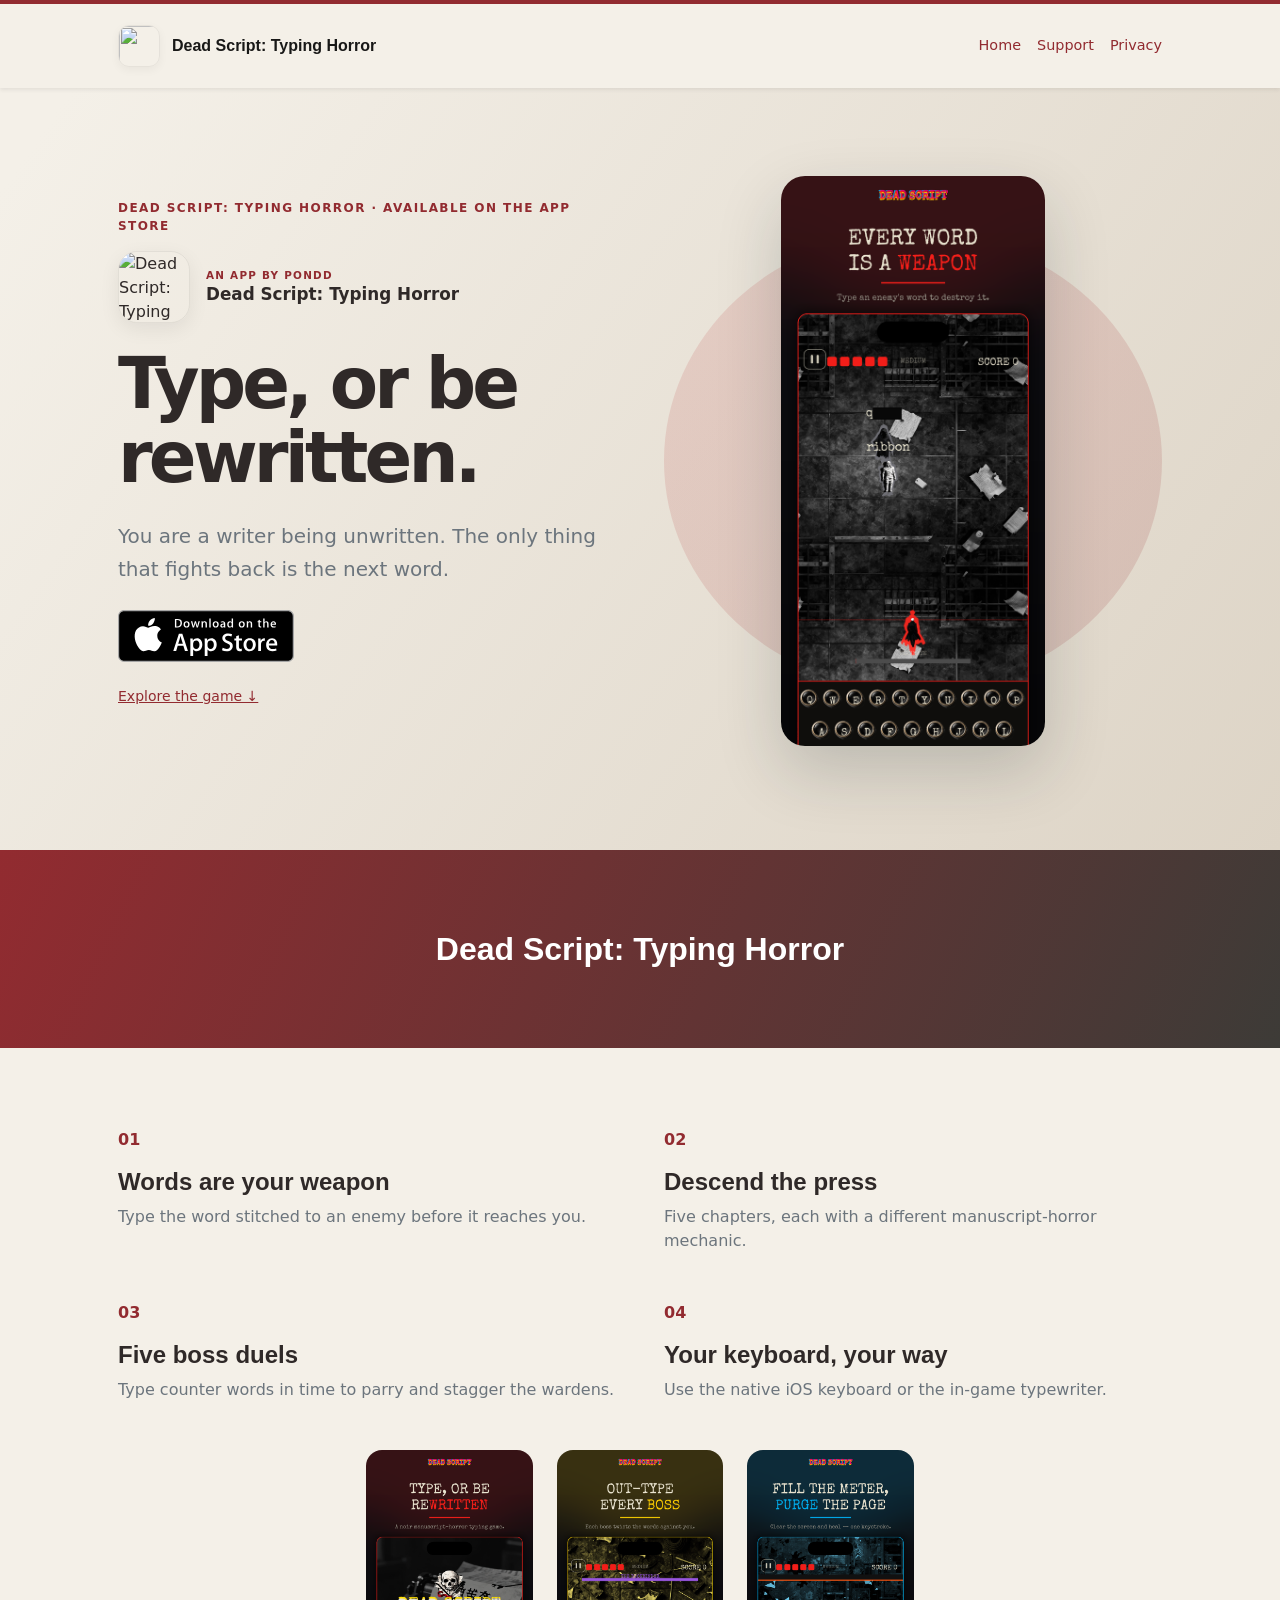
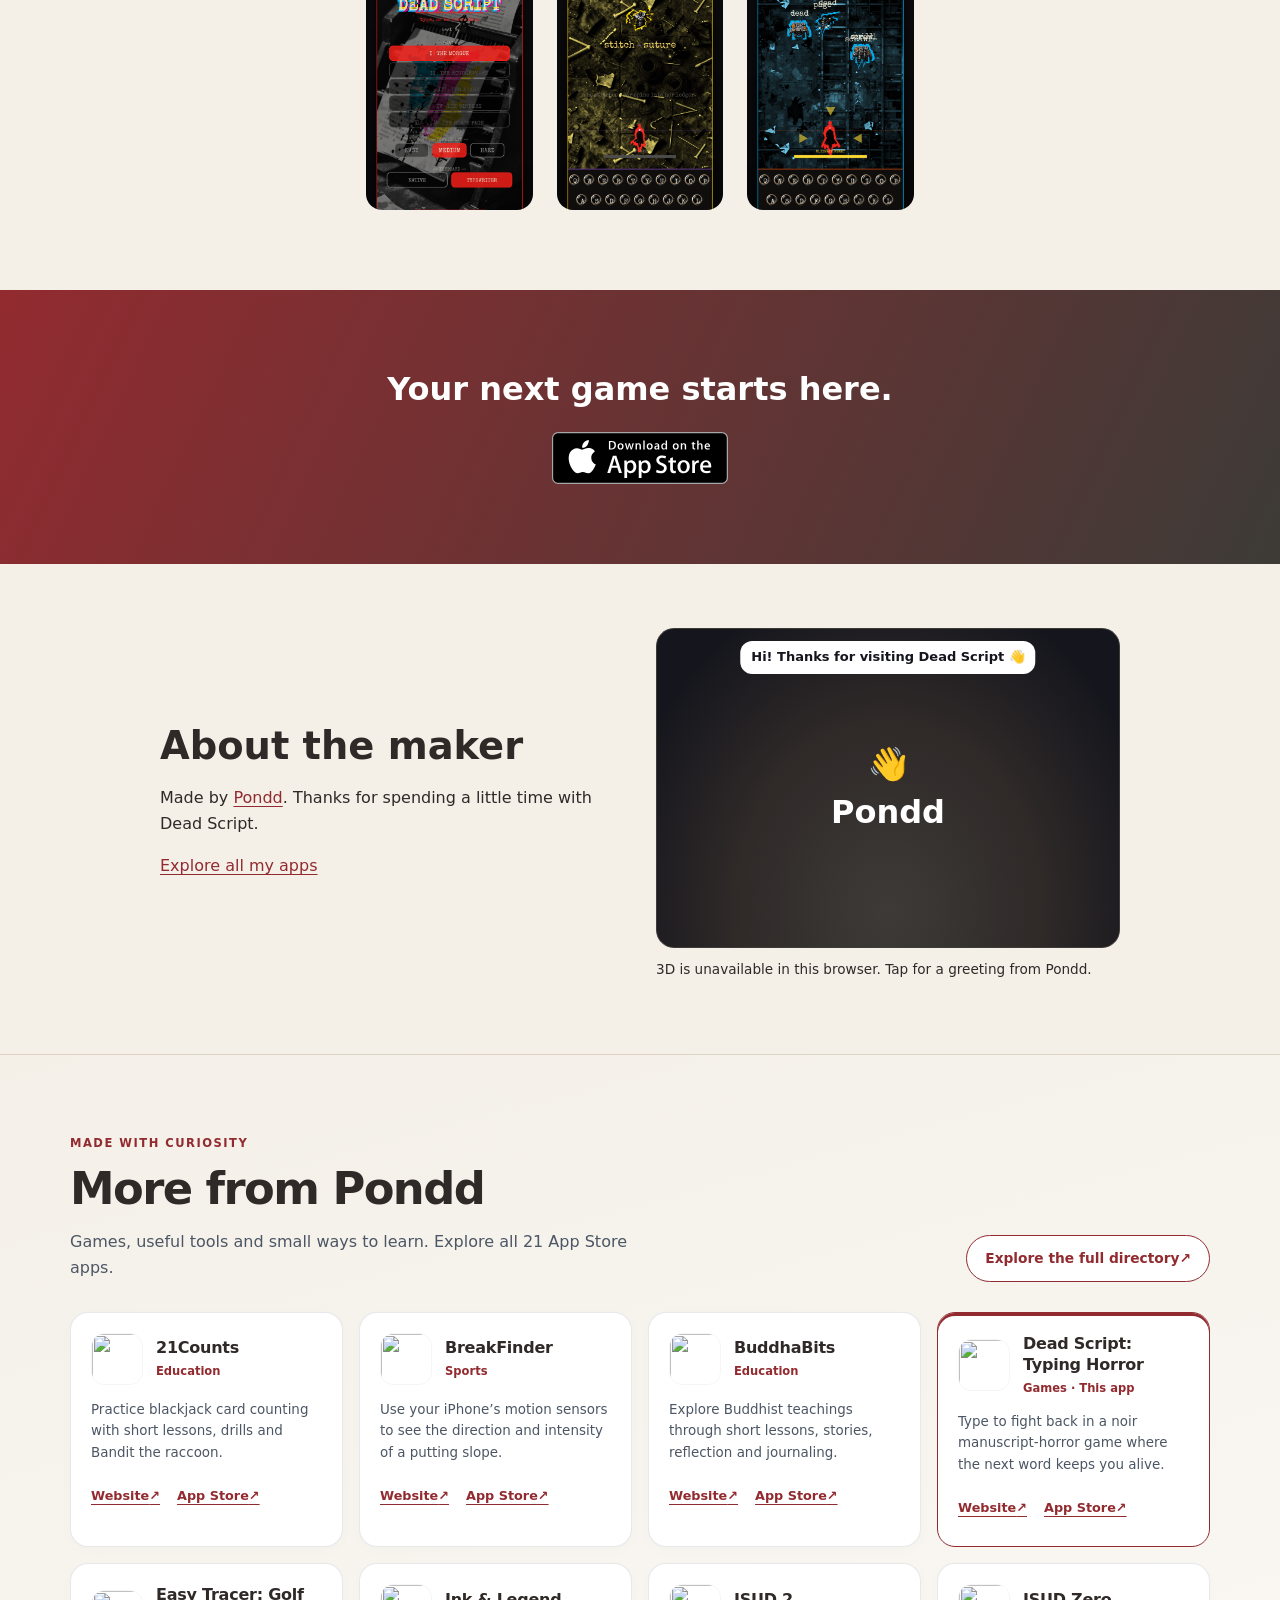
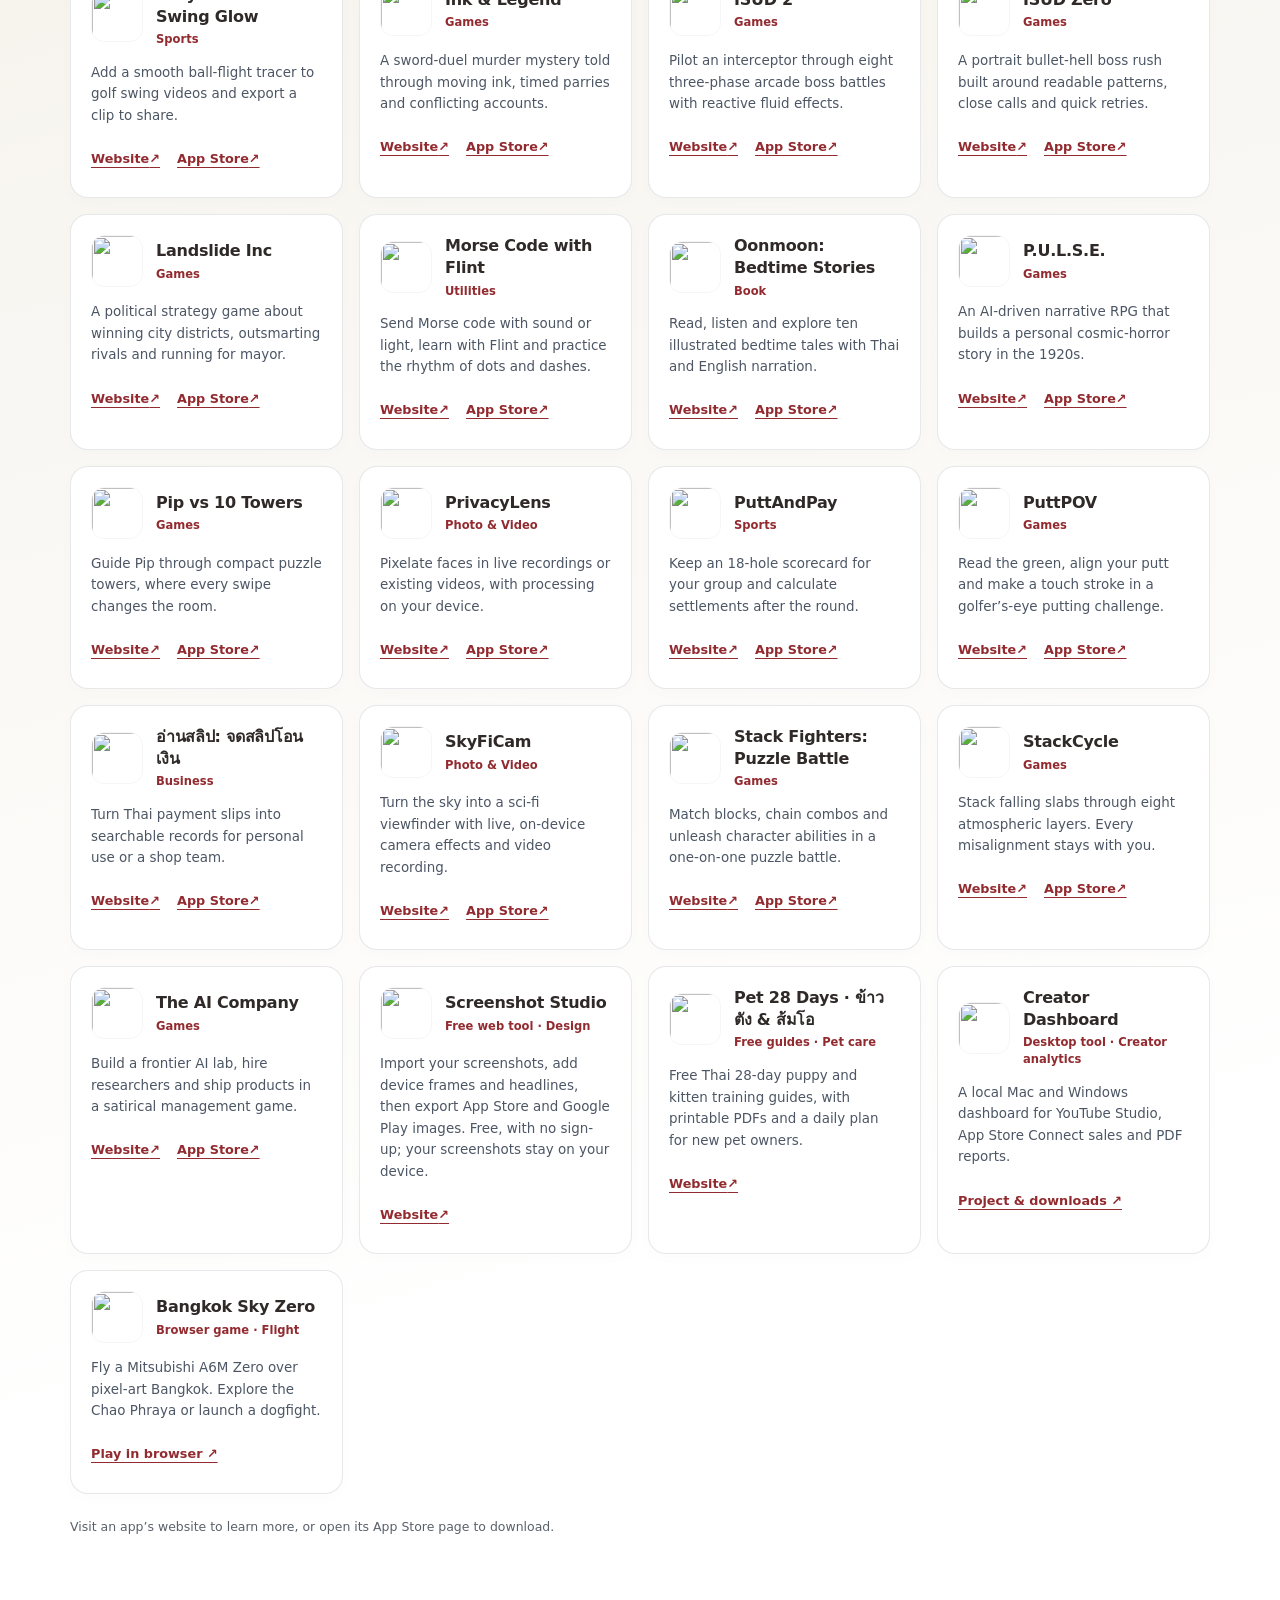
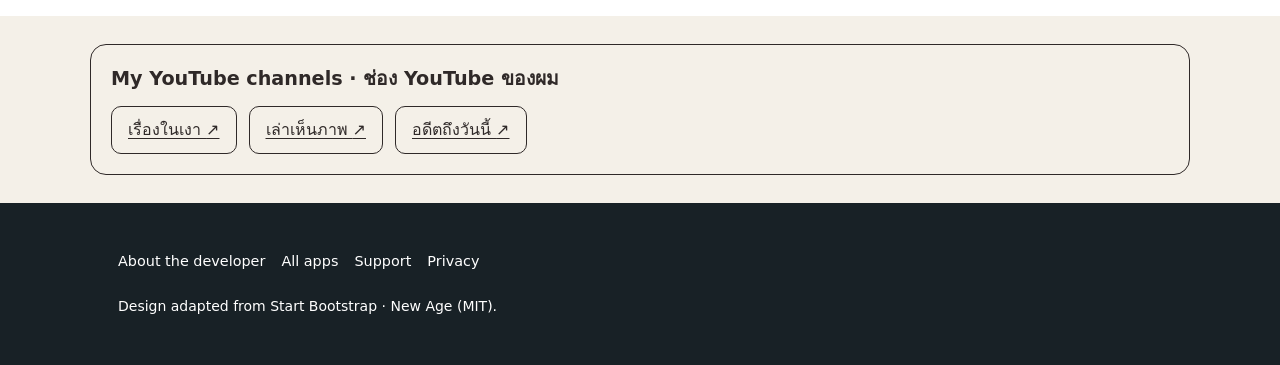
==== commit 69e9e3a9: "Add Creator Dashboard and Bangkok Sky Zero to collection" ====
--- a/index.html
+++ b/index.html
@@ -10,7 +10,7 @@
 <section class="pondd-about" id="about" data-pondd-character data-character-locale="en" aria-label="About the maker"><div class="pondd-about-inner"><div><h2>About the maker</h2><p>Made by <a href="https://pond1982.github.io/Pondd-Page/">Pondd</a>. Thanks for spending a little time with Dead Script.</p><p><a href="https://pond1982.github.io/Pondd-Page/index.html#apps">Explore all my apps</a></p></div><div><button class="pondd-character-stage" type="button" aria-label="Change Pondd’s dance" aria-describedby="pondd-character-hint"><span class="pondd-character-fallback" aria-hidden="true">👋<br>Pondd</span><span class="bubble" role="status" aria-live="polite">Hi! Thanks for visiting Dead Script 👋</span></button><p class="pondd-character-hint" id="pondd-character-hint">Tap the character or press Enter to change the dance.</p><button class="pondd-character-pause" type="button" aria-pressed="false" hidden>Pause dancing</button><noscript><p>The 3D Easter egg needs JavaScript. You can still explore the rest of the site.</p></noscript></div></div><script type="application/json" class="pondd-character-lines">["Hi! Thanks for visiting Dead Script 👋", "Tap me to change the dance!", "ขอบคุณที่แวะมาครับ 🙏", "A little dance before the next scare.", "Like it? Explore my other apps ♥", "One more spin!"]</script></section>
 <!-- Pondd character end -->
 <!-- APP FAMILY START -->
-<section class="app-family" id="more-apps" aria-labelledby="app-family-title"><div class="app-family-inner"><div class="app-family-heading"><div><p class="app-family-kicker">Made with curiosity</p><h2 id="app-family-title">More from Pondd</h2><p class="app-family-intro">Games, useful tools and small ways to learn. Explore all 21 App Store apps.</p></div><a class="app-family-directory" href="https://pond1982.github.io/Pondd-Page/apps.html">Explore the full directory <span aria-hidden="true">↗</span></a></div><ul class="app-family-list" role="list"><li class="app-family-item" data-app-id="6763789288"><article aria-labelledby="family-6763789288"><div class="app-family-card-top"><img class="app-family-icon" src="https://pond1982.github.io/Pondd-Page/assets/app-icons/6763789288.webp" width="52" height="52" alt="" decoding="async" loading="lazy"><div><h3 id="family-6763789288">21Counts</h3><p class="app-family-meta">Education</p></div></div><p class="app-family-summary" lang="en">Practice blackjack card counting with short lessons, drills and Bandit the raccoon.</p><div class="app-family-links"><a href="https://pond1982.github.io/21Counts-Web/" aria-label="21Counts website">Website <span aria-hidden="true">↗</span></a><a href="https://apps.apple.com/gb/app/21counts/id6763789288" aria-label="21Counts on the App Store">App Store <span aria-hidden="true">↗</span></a></div></article></li><li class="app-family-item" data-app-id="6752389773"><article aria-labelledby="family-6752389773"><div class="app-family-card-top"><img class="app-family-icon" src="https://pond1982.github.io/Pondd-Page/assets/app-icons/6752389773.webp" width="52" height="52" alt="" decoding="async" loading="lazy"><div><h3 id="family-6752389773">BreakFinder</h3><p class="app-family-meta">Sports</p></div></div><p class="app-family-summary" lang="en">Use your iPhone’s motion sensors to see the direction and intensity of a putting slope.</p><div class="app-family-links"><a href="https://breakfinderweb.pages.dev/" aria-label="BreakFinder website">Website <span aria-hidden="true">↗</span></a><a href="https://apps.apple.com/gb/app/breakfinder/id6752389773" aria-label="BreakFinder on the App Store">App Store <span aria-hidden="true">↗</span></a></div></article></li><li class="app-family-item" data-app-id="6764710521"><article aria-labelledby="family-6764710521"><div class="app-family-card-top"><img class="app-family-icon" src="https://pond1982.github.io/Pondd-Page/assets/app-icons/6764710521.webp" width="52" height="52" alt="" decoding="async" loading="lazy"><div><h3 id="family-6764710521">BuddhaBits</h3><p class="app-family-meta">Education</p></div></div><p class="app-family-summary" lang="en">Explore Buddhist teachings through short lessons, stories, reflection and journaling.</p><div class="app-family-links"><a href="https://pond1982.github.io/BuddhaBits-web/index.html" aria-label="BuddhaBits website">Website <span aria-hidden="true">↗</span></a><a href="https://apps.apple.com/gb/app/buddhabits/id6764710521" aria-label="BuddhaBits on the App Store">App Store <span aria-hidden="true">↗</span></a></div></article></li><li class="app-family-item is-current" data-app-id="6775353218"><article aria-labelledby="family-6775353218"><div class="app-family-card-top"><img class="app-family-icon" src="https://pond1982.github.io/Pondd-Page/assets/app-icons/6775353218.webp" width="52" height="52" alt="" decoding="async" loading="lazy"><div><h3 id="family-6775353218">Dead Script: Typing Horror</h3><p class="app-family-meta">Games · This app</p></div></div><p class="app-family-summary" lang="en">Type to fight back in a noir manuscript-horror game where the next word keeps you alive.</p><div class="app-family-links"><a href="https://pond1982.github.io/iosdeadscriptweb/index.html" aria-label="Dead Script: Typing Horror website">Website <span aria-hidden="true">↗</span></a><a href="https://apps.apple.com/gb/app/dead-script-typing-horror/id6775353218" aria-label="Dead Script: Typing Horror on the App Store">App Store <span aria-hidden="true">↗</span></a></div></article></li><li class="app-family-item" data-app-id="6753145486"><article aria-labelledby="family-6753145486"><div class="app-family-card-top"><img class="app-family-icon" src="https://pond1982.github.io/Pondd-Page/assets/app-icons/6753145486.webp" width="52" height="52" alt="" decoding="async" loading="lazy"><div><h3 id="family-6753145486">Easy Tracer: Golf Swing Glow</h3><p class="app-family-meta">Sports</p></div></div><p class="app-family-summary" lang="en">Add a smooth ball-flight tracer to golf swing videos and export a clip to share.</p><div class="app-family-links"><a href="https://easy-tracer-web.pages.dev/" aria-label="Easy Tracer: Golf Swing Glow website">Website <span aria-hidden="true">↗</span></a><a href="https://apps.apple.com/gb/app/easy-tracer-golf-swing-glow/id6753145486" aria-label="Easy Tracer: Golf Swing Glow on the App Store">App Store <span aria-hidden="true">↗</span></a></div></article></li><li class="app-family-item" data-app-id="6830747339"><article aria-labelledby="family-6830747339"><div class="app-family-card-top"><img class="app-family-icon" src="https://pond1982.github.io/Pondd-Page/assets/app-icons/6830747339.webp" width="52" height="52" alt="" decoding="async" loading="lazy"><div><h3 id="family-6830747339">Ink &amp; Legend</h3><p class="app-family-meta">Games</p></div></div><p class="app-family-summary" lang="en">A sword-duel murder mystery told through moving ink, timed parries and conflicting accounts.</p><div class="app-family-links"><a href="https://pond1982.github.io/ink-and-legend-site/" aria-label="Ink &amp; Legend website">Website <span aria-hidden="true">↗</span></a><a href="https://apps.apple.com/gb/app/ink-legend/id6830747339" aria-label="Ink &amp; Legend on the App Store">App Store <span aria-hidden="true">↗</span></a></div></article></li><li class="app-family-item" data-app-id="6824559010"><article aria-labelledby="family-6824559010"><div class="app-family-card-top"><img class="app-family-icon" src="https://pond1982.github.io/Pondd-Page/assets/app-icons/6824559010.webp" width="52" height="52" alt="" decoding="async" loading="lazy"><div><h3 id="family-6824559010">ISUD 2</h3><p class="app-family-meta">Games</p></div></div><p class="app-family-summary" lang="en">Pilot an interceptor through eight three-phase arcade boss battles with reactive fluid effects.</p><div class="app-family-links"><a href="https://pond1982.github.io/ISUD-Website/isud2-support.html" aria-label="ISUD 2 website">Website <span aria-hidden="true">↗</span></a><a href="https://apps.apple.com/gb/app/isud-2/id6824559010" aria-label="ISUD 2 on the App Store">App Store <span aria-hidden="true">↗</span></a></div></article></li><li class="app-family-item" data-app-id="6765926399"><article aria-labelledby="family-6765926399"><div class="app-family-card-top"><img class="app-family-icon" src="https://pond1982.github.io/Pondd-Page/assets/app-icons/6765926399.webp" width="52" height="52" alt="" decoding="async" loading="lazy"><div><h3 id="family-6765926399">ISUD Zero</h3><p class="app-family-meta">Games</p></div></div><p class="app-family-summary" lang="en">A portrait bullet-hell boss rush built around readable patterns, close calls and quick retries.</p><div class="app-family-links"><a href="https://pond1982.github.io/ISUD-Website/" aria-label="ISUD Zero website">Website <span aria-hidden="true">↗</span></a><a href="https://apps.apple.com/gb/app/isud-zero/id6765926399" aria-label="ISUD Zero on the App Store">App Store <span aria-hidden="true">↗</span></a></div></article></li><li class="app-family-item" data-app-id="6761601860"><article aria-labelledby="family-6761601860"><div class="app-family-card-top"><img class="app-family-icon" src="https://pond1982.github.io/Pondd-Page/assets/app-icons/6761601860.webp" width="52" height="52" alt="" decoding="async" loading="lazy"><div><h3 id="family-6761601860">Landslide Inc</h3><p class="app-family-meta">Games</p></div></div><p class="app-family-summary" lang="en">A political strategy game about winning city districts, outsmarting rivals and running for mayor.</p><div class="app-family-links"><a href="https://pond1982.github.io/Landslide-Web/index.html" aria-label="Landslide Inc website">Website <span aria-hidden="true">↗</span></a><a href="https://apps.apple.com/gb/app/landslide-inc/id6761601860" aria-label="Landslide Inc on the App Store">App Store <span aria-hidden="true">↗</span></a></div></article></li><li class="app-family-item" data-app-id="6818069855"><article aria-labelledby="family-6818069855"><div class="app-family-card-top"><img class="app-family-icon" src="https://pond1982.github.io/Pondd-Page/assets/app-icons/6818069855.webp" width="52" height="52" alt="" decoding="async" loading="lazy"><div><h3 id="family-6818069855">Morse Code with Flint</h3><p class="app-family-meta">Utilities</p></div></div><p class="app-family-summary" lang="en">Send Morse code with sound or light, learn with Flint and practice the rhythm of dots and dashes.</p><div class="app-family-links"><a href="https://pond1982.github.io/Morse-Support-Site/" aria-label="Morse Code with Flint website">Website <span aria-hidden="true">↗</span></a><a href="https://apps.apple.com/gb/app/morse-code-with-flint/id6818069855" aria-label="Morse Code with Flint on the App Store">App Store <span aria-hidden="true">↗</span></a></div></article></li><li class="app-family-item" data-app-id="6821338637"><article aria-labelledby="family-6821338637"><div class="app-family-card-top"><img class="app-family-icon" src="https://pond1982.github.io/Pondd-Page/assets/app-icons/6821338637.webp" width="52" height="52" alt="" decoding="async" loading="lazy"><div><h3 id="family-6821338637">Oonmoon: Bedtime Stories</h3><p class="app-family-meta">Book</p></div></div><p class="app-family-summary" lang="en">Read, listen and explore ten illustrated bedtime tales with Thai and English narration.</p><div class="app-family-links"><a href="https://pond1982.github.io/Oonmoon-Website/en/" aria-label="Oonmoon: Bedtime Stories website">Website <span aria-hidden="true">↗</span></a><a href="https://apps.apple.com/gb/app/oonmoon-bedtime-stories/id6821338637" aria-label="Oonmoon: Bedtime Stories on the App Store">App Store <span aria-hidden="true">↗</span></a></div></article></li><li class="app-family-item" data-app-id="6762054116"><article aria-labelledby="family-6762054116"><div class="app-family-card-top"><img class="app-family-icon" src="https://pond1982.github.io/Pondd-Page/assets/app-icons/6762054116.webp" width="52" height="52" alt="" decoding="async" loading="lazy"><div><h3 id="family-6762054116">P.U.L.S.E.</h3><p class="app-family-meta">Games</p></div></div><p class="app-family-summary" lang="en">An AI-driven narrative RPG that builds a personal cosmic-horror story in the 1920s.</p><div class="app-family-links"><a href="https://pulse-web-5vx.pages.dev/" aria-label="P.U.L.S.E. website">Website <span aria-hidden="true">↗</span></a><a href="https://apps.apple.com/gb/app/p-u-l-s-e/id6762054116" aria-label="P.U.L.S.E. on the App Store">App Store <span aria-hidden="true">↗</span></a></div></article></li><li class="app-family-item" data-app-id="6766553847"><article aria-labelledby="family-6766553847"><div class="app-family-card-top"><img class="app-family-icon" src="https://pond1982.github.io/Pondd-Page/assets/app-icons/6766553847.webp" width="52" height="52" alt="" decoding="async" loading="lazy"><div><h3 id="family-6766553847">Pip vs 10 Towers</h3><p class="app-family-meta">Games</p></div></div><p class="app-family-summary" lang="en">Guide Pip through compact puzzle towers, where every swipe changes the room.</p><div class="app-family-links"><a href="https://pond1982.github.io/StepBlade-Website/index.html" aria-label="Pip vs 10 Towers website">Website <span aria-hidden="true">↗</span></a><a href="https://apps.apple.com/gb/app/pip-vs-10-towers/id6766553847" aria-label="Pip vs 10 Towers on the App Store">App Store <span aria-hidden="true">↗</span></a></div></article></li><li class="app-family-item" data-app-id="6752596764"><article aria-labelledby="family-6752596764"><div class="app-family-card-top"><img class="app-family-icon" src="https://pond1982.github.io/Pondd-Page/assets/app-icons/6752596764.webp" width="52" height="52" alt="" decoding="async" loading="lazy"><div><h3 id="family-6752596764">PrivacyLens</h3><p class="app-family-meta">Photo &amp; Video</p></div></div><p class="app-family-summary" lang="en">Pixelate faces in live recordings or existing videos, with processing on your device.</p><div class="app-family-links"><a href="https://privacylensweb.pages.dev/" aria-label="PrivacyLens website">Website <span aria-hidden="true">↗</span></a><a href="https://apps.apple.com/gb/app/privacylens/id6752596764" aria-label="PrivacyLens on the App Store">App Store <span aria-hidden="true">↗</span></a></div></article></li><li class="app-family-item" data-app-id="6752640120"><article aria-labelledby="family-6752640120"><div class="app-family-card-top"><img class="app-family-icon" src="https://pond1982.github.io/Pondd-Page/assets/app-icons/6752640120.webp" width="52" height="52" alt="" decoding="async" loading="lazy"><div><h3 id="family-6752640120">PuttAndPay</h3><p class="app-family-meta">Sports</p></div></div><p class="app-family-summary" lang="en">Keep an 18-hole scorecard for your group and calculate settlements after the round.</p><div class="app-family-links"><a href="https://puttandpayweb.pages.dev/" aria-label="PuttAndPay website">Website <span aria-hidden="true">↗</span></a><a href="https://apps.apple.com/gb/app/puttandpay/id6752640120" aria-label="PuttAndPay on the App Store">App Store <span aria-hidden="true">↗</span></a></div></article></li><li class="app-family-item" data-app-id="6771718899"><article aria-labelledby="family-6771718899"><div class="app-family-card-top"><img class="app-family-icon" src="https://pond1982.github.io/Pondd-Page/assets/app-icons/6771718899.webp" width="52" height="52" alt="" decoding="async" loading="lazy"><div><h3 id="family-6771718899">PuttPOV</h3><p class="app-family-meta">Games</p></div></div><p class="app-family-summary" lang="en">Read the green, align your putt and make a touch stroke in a golfer’s-eye putting challenge.</p><div class="app-family-links"><a href="https://pond1982.github.io/PuttPOV-Website/" aria-label="PuttPOV website">Website <span aria-hidden="true">↗</span></a><a href="https://apps.apple.com/gb/app/puttpov/id6771718899" aria-label="PuttPOV on the App Store">App Store <span aria-hidden="true">↗</span></a></div></article></li><li class="app-family-item" data-app-id="6765605900"><article aria-labelledby="family-6765605900"><div class="app-family-card-top"><img class="app-family-icon" src="https://pond1982.github.io/Pondd-Page/assets/app-icons/6765605900.webp" width="52" height="52" alt="" decoding="async" loading="lazy"><div><h3 id="family-6765605900">อ่านสลิป: จดสลิปโอนเงิน</h3><p class="app-family-meta">Business</p></div></div><p class="app-family-summary" lang="en">Turn Thai payment slips into searchable records for personal use or a shop team.</p><div class="app-family-links"><a href="https://pond1982.github.io/ReadSlipWebsite/index.html" aria-label="อ่านสลิป: จดสลิปโอนเงิน website">Website <span aria-hidden="true">↗</span></a><a href="https://apps.apple.com/gb/app/%E0%B8%AD-%E0%B8%B2%E0%B8%99%E0%B8%AA%E0%B8%A5-%E0%B8%9B-%E0%B8%88%E0%B8%94%E0%B8%AA%E0%B8%A5-%E0%B8%9B%E0%B9%82%E0%B8%AD%E0%B8%99%E0%B9%80%E0%B8%87-%E0%B8%99/id6765605900" aria-label="อ่านสลิป: จดสลิปโอนเงิน on the App Store">App Store <span aria-hidden="true">↗</span></a></div></article></li><li class="app-family-item" data-app-id="6773614646"><article aria-labelledby="family-6773614646"><div class="app-family-card-top"><img class="app-family-icon" src="https://pond1982.github.io/Pondd-Page/assets/app-icons/6773614646.webp" width="52" height="52" alt="" decoding="async" loading="lazy"><div><h3 id="family-6773614646">SkyFiCam</h3><p class="app-family-meta">Photo &amp; Video</p></div></div><p class="app-family-summary" lang="en">Turn the sky into a sci-fi viewfinder with live, on-device camera effects and video recording.</p><div class="app-family-links"><a href="https://pond1982.github.io/SkyFiWeb/" aria-label="SkyFiCam website">Website <span aria-hidden="true">↗</span></a><a href="https://apps.apple.com/gb/app/skyficam/id6773614646" aria-label="SkyFiCam on the App Store">App Store <span aria-hidden="true">↗</span></a></div></article></li><li class="app-family-item" data-app-id="6762288266"><article aria-labelledby="family-6762288266"><div class="app-family-card-top"><img class="app-family-icon" src="https://pond1982.github.io/Pondd-Page/assets/app-icons/6762288266.webp" width="52" height="52" alt="" decoding="async" loading="lazy"><div><h3 id="family-6762288266">Stack Fighters: Puzzle Battle</h3><p class="app-family-meta">Games</p></div></div><p class="app-family-summary" lang="en">Match blocks, chain combos and unleash character abilities in a one-on-one puzzle battle.</p><div class="app-family-links"><a href="https://pond1982.github.io/stackfighters-site/index.html" aria-label="Stack Fighters: Puzzle Battle website">Website <span aria-hidden="true">↗</span></a><a href="https://apps.apple.com/gb/app/stack-fighters-puzzle-battle/id6762288266" aria-label="Stack Fighters: Puzzle Battle on the App Store">App Store <span aria-hidden="true">↗</span></a></div></article></li><li class="app-family-item" data-app-id="6764340971"><article aria-labelledby="family-6764340971"><div class="app-family-card-top"><img class="app-family-icon" src="https://pond1982.github.io/Pondd-Page/assets/app-icons/6764340971.webp" width="52" height="52" alt="" decoding="async" loading="lazy"><div><h3 id="family-6764340971">StackCycle</h3><p class="app-family-meta">Games</p></div></div><p class="app-family-summary" lang="en">Stack falling slabs through eight atmospheric layers. Every misalignment stays with you.</p><div class="app-family-links"><a href="https://pond1982.github.io/stackcycle---web/" aria-label="StackCycle website">Website <span aria-hidden="true">↗</span></a><a href="https://apps.apple.com/gb/app/stackcycle/id6764340971" aria-label="StackCycle on the App Store">App Store <span aria-hidden="true">↗</span></a></div></article></li><li class="app-family-item" data-app-id="6777710816"><article aria-labelledby="family-6777710816"><div class="app-family-card-top"><img class="app-family-icon" src="https://pond1982.github.io/Pondd-Page/assets/app-icons/6777710816.webp" width="52" height="52" alt="" decoding="async" loading="lazy"><div><h3 id="family-6777710816">The AI Company</h3><p class="app-family-meta">Games</p></div></div><p class="app-family-summary" lang="en">Build a frontier AI lab, hire researchers and ship products in a satirical management game.</p><div class="app-family-links"><a href="https://pond1982.github.io/TheAiCompanyWeb/" aria-label="The AI Company website">Website <span aria-hidden="true">↗</span></a><a href="https://apps.apple.com/gb/app/the-ai-company/id6777710816" aria-label="The AI Company on the App Store">App Store <span aria-hidden="true">↗</span></a></div></article></li><li class="app-family-item" data-app-id="screenshot-studio"><article aria-labelledby="family-screenshot-studio"><div class="app-family-card-top"><img class="app-family-icon" src="https://pond1982.github.io/Pondd-Page/assets/app-icons/screenshot-studio.svg" width="52" height="52" alt="" decoding="async" loading="lazy"><div><h3 id="family-screenshot-studio">Screenshot Studio</h3><p class="app-family-meta">Free web tool · Design</p></div></div><p class="app-family-summary" lang="en">Import your screenshots, add device frames and headlines, then export App Store and Google Play images. Free, with no sign-up; your screenshots stay on your device.</p><div class="app-family-links"><a href="https://pond1982.github.io/screenshot-studio/">Website <span aria-hidden="true">↗</span></a></div></article></li><li class="app-family-item" data-app-id="pet-28-days"><article aria-labelledby="family-pet-28-days"><div class="app-family-card-top"><img class="app-family-icon" src="https://pond1982.github.io/Pondd-Page/assets/app-icons/pet-28-days.png" width="52" height="52" alt="" decoding="async" loading="lazy"><div><h3 id="family-pet-28-days">Pet 28 Days · ข้าวตัง &amp; ส้มโอ</h3><p class="app-family-meta">Free guides · Pet care</p></div></div><p class="app-family-summary" lang="en">Free Thai 28-day puppy and kitten training guides, with printable PDFs and a daily plan for new pet owners.</p><div class="app-family-links"><a href="https://pond1982.github.io/pet-28-days/">Website <span aria-hidden="true">↗</span></a></div></article></li></ul><p class="app-family-note">Visit an app’s website to learn more, or open its App Store page to download.</p></div></section>
+<section class="app-family" id="more-apps" aria-labelledby="app-family-title"><div class="app-family-inner"><div class="app-family-heading"><div><p class="app-family-kicker">Made with curiosity</p><h2 id="app-family-title">More from Pondd</h2><p class="app-family-intro">Games, useful tools and small ways to learn. Explore all 21 App Store apps.</p></div><a class="app-family-directory" href="https://pond1982.github.io/Pondd-Page/apps.html">Explore the full directory <span aria-hidden="true">↗</span></a></div><ul class="app-family-list" role="list"><li class="app-family-item" data-app-id="6763789288"><article aria-labelledby="family-6763789288"><div class="app-family-card-top"><img class="app-family-icon" src="https://pond1982.github.io/Pondd-Page/assets/app-icons/6763789288.webp" width="52" height="52" alt="" decoding="async" loading="lazy"><div><h3 id="family-6763789288">21Counts</h3><p class="app-family-meta">Education</p></div></div><p class="app-family-summary" lang="en">Practice blackjack card counting with short lessons, drills and Bandit the raccoon.</p><div class="app-family-links"><a href="https://pond1982.github.io/21Counts-Web/" aria-label="21Counts website">Website <span aria-hidden="true">↗</span></a><a href="https://apps.apple.com/gb/app/21counts/id6763789288" aria-label="21Counts on the App Store">App Store <span aria-hidden="true">↗</span></a></div></article></li><li class="app-family-item" data-app-id="6752389773"><article aria-labelledby="family-6752389773"><div class="app-family-card-top"><img class="app-family-icon" src="https://pond1982.github.io/Pondd-Page/assets/app-icons/6752389773.webp" width="52" height="52" alt="" decoding="async" loading="lazy"><div><h3 id="family-6752389773">BreakFinder</h3><p class="app-family-meta">Sports</p></div></div><p class="app-family-summary" lang="en">Use your iPhone’s motion sensors to see the direction and intensity of a putting slope.</p><div class="app-family-links"><a href="https://breakfinderweb.pages.dev/" aria-label="BreakFinder website">Website <span aria-hidden="true">↗</span></a><a href="https://apps.apple.com/gb/app/breakfinder/id6752389773" aria-label="BreakFinder on the App Store">App Store <span aria-hidden="true">↗</span></a></div></article></li><li class="app-family-item" data-app-id="6764710521"><article aria-labelledby="family-6764710521"><div class="app-family-card-top"><img class="app-family-icon" src="https://pond1982.github.io/Pondd-Page/assets/app-icons/6764710521.webp" width="52" height="52" alt="" decoding="async" loading="lazy"><div><h3 id="family-6764710521">BuddhaBits</h3><p class="app-family-meta">Education</p></div></div><p class="app-family-summary" lang="en">Explore Buddhist teachings through short lessons, stories, reflection and journaling.</p><div class="app-family-links"><a href="https://pond1982.github.io/BuddhaBits-web/index.html" aria-label="BuddhaBits website">Website <span aria-hidden="true">↗</span></a><a href="https://apps.apple.com/gb/app/buddhabits/id6764710521" aria-label="BuddhaBits on the App Store">App Store <span aria-hidden="true">↗</span></a></div></article></li><li class="app-family-item is-current" data-app-id="6775353218"><article aria-labelledby="family-6775353218"><div class="app-family-card-top"><img class="app-family-icon" src="https://pond1982.github.io/Pondd-Page/assets/app-icons/6775353218.webp" width="52" height="52" alt="" decoding="async" loading="lazy"><div><h3 id="family-6775353218">Dead Script: Typing Horror</h3><p class="app-family-meta">Games · This app</p></div></div><p class="app-family-summary" lang="en">Type to fight back in a noir manuscript-horror game where the next word keeps you alive.</p><div class="app-family-links"><a href="https://pond1982.github.io/iosdeadscriptweb/index.html" aria-label="Dead Script: Typing Horror website">Website <span aria-hidden="true">↗</span></a><a href="https://apps.apple.com/gb/app/dead-script-typing-horror/id6775353218" aria-label="Dead Script: Typing Horror on the App Store">App Store <span aria-hidden="true">↗</span></a></div></article></li><li class="app-family-item" data-app-id="6753145486"><article aria-labelledby="family-6753145486"><div class="app-family-card-top"><img class="app-family-icon" src="https://pond1982.github.io/Pondd-Page/assets/app-icons/6753145486.webp" width="52" height="52" alt="" decoding="async" loading="lazy"><div><h3 id="family-6753145486">Easy Tracer: Golf Swing Glow</h3><p class="app-family-meta">Sports</p></div></div><p class="app-family-summary" lang="en">Add a smooth ball-flight tracer to golf swing videos and export a clip to share.</p><div class="app-family-links"><a href="https://easy-tracer-web.pages.dev/" aria-label="Easy Tracer: Golf Swing Glow website">Website <span aria-hidden="true">↗</span></a><a href="https://apps.apple.com/gb/app/easy-tracer-golf-swing-glow/id6753145486" aria-label="Easy Tracer: Golf Swing Glow on the App Store">App Store <span aria-hidden="true">↗</span></a></div></article></li><li class="app-family-item" data-app-id="6830747339"><article aria-labelledby="family-6830747339"><div class="app-family-card-top"><img class="app-family-icon" src="https://pond1982.github.io/Pondd-Page/assets/app-icons/6830747339.webp" width="52" height="52" alt="" decoding="async" loading="lazy"><div><h3 id="family-6830747339">Ink &amp; Legend</h3><p class="app-family-meta">Games</p></div></div><p class="app-family-summary" lang="en">A sword-duel murder mystery told through moving ink, timed parries and conflicting accounts.</p><div class="app-family-links"><a href="https://pond1982.github.io/ink-and-legend-site/" aria-label="Ink &amp; Legend website">Website <span aria-hidden="true">↗</span></a><a href="https://apps.apple.com/gb/app/ink-legend/id6830747339" aria-label="Ink &amp; Legend on the App Store">App Store <span aria-hidden="true">↗</span></a></div></article></li><li class="app-family-item" data-app-id="6824559010"><article aria-labelledby="family-6824559010"><div class="app-family-card-top"><img class="app-family-icon" src="https://pond1982.github.io/Pondd-Page/assets/app-icons/6824559010.webp" width="52" height="52" alt="" decoding="async" loading="lazy"><div><h3 id="family-6824559010">ISUD 2</h3><p class="app-family-meta">Games</p></div></div><p class="app-family-summary" lang="en">Pilot an interceptor through eight three-phase arcade boss battles with reactive fluid effects.</p><div class="app-family-links"><a href="https://pond1982.github.io/ISUD-Website/isud2-support.html" aria-label="ISUD 2 website">Website <span aria-hidden="true">↗</span></a><a href="https://apps.apple.com/gb/app/isud-2/id6824559010" aria-label="ISUD 2 on the App Store">App Store <span aria-hidden="true">↗</span></a></div></article></li><li class="app-family-item" data-app-id="6765926399"><article aria-labelledby="family-6765926399"><div class="app-family-card-top"><img class="app-family-icon" src="https://pond1982.github.io/Pondd-Page/assets/app-icons/6765926399.webp" width="52" height="52" alt="" decoding="async" loading="lazy"><div><h3 id="family-6765926399">ISUD Zero</h3><p class="app-family-meta">Games</p></div></div><p class="app-family-summary" lang="en">A portrait bullet-hell boss rush built around readable patterns, close calls and quick retries.</p><div class="app-family-links"><a href="https://pond1982.github.io/ISUD-Website/" aria-label="ISUD Zero website">Website <span aria-hidden="true">↗</span></a><a href="https://apps.apple.com/gb/app/isud-zero/id6765926399" aria-label="ISUD Zero on the App Store">App Store <span aria-hidden="true">↗</span></a></div></article></li><li class="app-family-item" data-app-id="6761601860"><article aria-labelledby="family-6761601860"><div class="app-family-card-top"><img class="app-family-icon" src="https://pond1982.github.io/Pondd-Page/assets/app-icons/6761601860.webp" width="52" height="52" alt="" decoding="async" loading="lazy"><div><h3 id="family-6761601860">Landslide Inc</h3><p class="app-family-meta">Games</p></div></div><p class="app-family-summary" lang="en">A political strategy game about winning city districts, outsmarting rivals and running for mayor.</p><div class="app-family-links"><a href="https://pond1982.github.io/Landslide-Web/index.html" aria-label="Landslide Inc website">Website <span aria-hidden="true">↗</span></a><a href="https://apps.apple.com/gb/app/landslide-inc/id6761601860" aria-label="Landslide Inc on the App Store">App Store <span aria-hidden="true">↗</span></a></div></article></li><li class="app-family-item" data-app-id="6818069855"><article aria-labelledby="family-6818069855"><div class="app-family-card-top"><img class="app-family-icon" src="https://pond1982.github.io/Pondd-Page/assets/app-icons/6818069855.webp" width="52" height="52" alt="" decoding="async" loading="lazy"><div><h3 id="family-6818069855">Morse Code with Flint</h3><p class="app-family-meta">Utilities</p></div></div><p class="app-family-summary" lang="en">Send Morse code with sound or light, learn with Flint and practice the rhythm of dots and dashes.</p><div class="app-family-links"><a href="https://pond1982.github.io/Morse-Support-Site/" aria-label="Morse Code with Flint website">Website <span aria-hidden="true">↗</span></a><a href="https://apps.apple.com/gb/app/morse-code-with-flint/id6818069855" aria-label="Morse Code with Flint on the App Store">App Store <span aria-hidden="true">↗</span></a></div></article></li><li class="app-family-item" data-app-id="6821338637"><article aria-labelledby="family-6821338637"><div class="app-family-card-top"><img class="app-family-icon" src="https://pond1982.github.io/Pondd-Page/assets/app-icons/6821338637.webp" width="52" height="52" alt="" decoding="async" loading="lazy"><div><h3 id="family-6821338637">Oonmoon: Bedtime Stories</h3><p class="app-family-meta">Book</p></div></div><p class="app-family-summary" lang="en">Read, listen and explore ten illustrated bedtime tales with Thai and English narration.</p><div class="app-family-links"><a href="https://pond1982.github.io/Oonmoon-Website/en/" aria-label="Oonmoon: Bedtime Stories website">Website <span aria-hidden="true">↗</span></a><a href="https://apps.apple.com/gb/app/oonmoon-bedtime-stories/id6821338637" aria-label="Oonmoon: Bedtime Stories on the App Store">App Store <span aria-hidden="true">↗</span></a></div></article></li><li class="app-family-item" data-app-id="6762054116"><article aria-labelledby="family-6762054116"><div class="app-family-card-top"><img class="app-family-icon" src="https://pond1982.github.io/Pondd-Page/assets/app-icons/6762054116.webp" width="52" height="52" alt="" decoding="async" loading="lazy"><div><h3 id="family-6762054116">P.U.L.S.E.</h3><p class="app-family-meta">Games</p></div></div><p class="app-family-summary" lang="en">An AI-driven narrative RPG that builds a personal cosmic-horror story in the 1920s.</p><div class="app-family-links"><a href="https://pulse-web-5vx.pages.dev/" aria-label="P.U.L.S.E. website">Website <span aria-hidden="true">↗</span></a><a href="https://apps.apple.com/gb/app/p-u-l-s-e/id6762054116" aria-label="P.U.L.S.E. on the App Store">App Store <span aria-hidden="true">↗</span></a></div></article></li><li class="app-family-item" data-app-id="6766553847"><article aria-labelledby="family-6766553847"><div class="app-family-card-top"><img class="app-family-icon" src="https://pond1982.github.io/Pondd-Page/assets/app-icons/6766553847.webp" width="52" height="52" alt="" decoding="async" loading="lazy"><div><h3 id="family-6766553847">Pip vs 10 Towers</h3><p class="app-family-meta">Games</p></div></div><p class="app-family-summary" lang="en">Guide Pip through compact puzzle towers, where every swipe changes the room.</p><div class="app-family-links"><a href="https://pond1982.github.io/StepBlade-Website/index.html" aria-label="Pip vs 10 Towers website">Website <span aria-hidden="true">↗</span></a><a href="https://apps.apple.com/gb/app/pip-vs-10-towers/id6766553847" aria-label="Pip vs 10 Towers on the App Store">App Store <span aria-hidden="true">↗</span></a></div></article></li><li class="app-family-item" data-app-id="6752596764"><article aria-labelledby="family-6752596764"><div class="app-family-card-top"><img class="app-family-icon" src="https://pond1982.github.io/Pondd-Page/assets/app-icons/6752596764.webp" width="52" height="52" alt="" decoding="async" loading="lazy"><div><h3 id="family-6752596764">PrivacyLens</h3><p class="app-family-meta">Photo &amp; Video</p></div></div><p class="app-family-summary" lang="en">Pixelate faces in live recordings or existing videos, with processing on your device.</p><div class="app-family-links"><a href="https://privacylensweb.pages.dev/" aria-label="PrivacyLens website">Website <span aria-hidden="true">↗</span></a><a href="https://apps.apple.com/gb/app/privacylens/id6752596764" aria-label="PrivacyLens on the App Store">App Store <span aria-hidden="true">↗</span></a></div></article></li><li class="app-family-item" data-app-id="6752640120"><article aria-labelledby="family-6752640120"><div class="app-family-card-top"><img class="app-family-icon" src="https://pond1982.github.io/Pondd-Page/assets/app-icons/6752640120.webp" width="52" height="52" alt="" decoding="async" loading="lazy"><div><h3 id="family-6752640120">PuttAndPay</h3><p class="app-family-meta">Sports</p></div></div><p class="app-family-summary" lang="en">Keep an 18-hole scorecard for your group and calculate settlements after the round.</p><div class="app-family-links"><a href="https://puttandpayweb.pages.dev/" aria-label="PuttAndPay website">Website <span aria-hidden="true">↗</span></a><a href="https://apps.apple.com/gb/app/puttandpay/id6752640120" aria-label="PuttAndPay on the App Store">App Store <span aria-hidden="true">↗</span></a></div></article></li><li class="app-family-item" data-app-id="6771718899"><article aria-labelledby="family-6771718899"><div class="app-family-card-top"><img class="app-family-icon" src="https://pond1982.github.io/Pondd-Page/assets/app-icons/6771718899.webp" width="52" height="52" alt="" decoding="async" loading="lazy"><div><h3 id="family-6771718899">PuttPOV</h3><p class="app-family-meta">Games</p></div></div><p class="app-family-summary" lang="en">Read the green, align your putt and make a touch stroke in a golfer’s-eye putting challenge.</p><div class="app-family-links"><a href="https://pond1982.github.io/PuttPOV-Website/" aria-label="PuttPOV website">Website <span aria-hidden="true">↗</span></a><a href="https://apps.apple.com/gb/app/puttpov/id6771718899" aria-label="PuttPOV on the App Store">App Store <span aria-hidden="true">↗</span></a></div></article></li><li class="app-family-item" data-app-id="6765605900"><article aria-labelledby="family-6765605900"><div class="app-family-card-top"><img class="app-family-icon" src="https://pond1982.github.io/Pondd-Page/assets/app-icons/6765605900.webp" width="52" height="52" alt="" decoding="async" loading="lazy"><div><h3 id="family-6765605900">อ่านสลิป: จดสลิปโอนเงิน</h3><p class="app-family-meta">Business</p></div></div><p class="app-family-summary" lang="en">Turn Thai payment slips into searchable records for personal use or a shop team.</p><div class="app-family-links"><a href="https://pond1982.github.io/ReadSlipWebsite/index.html" aria-label="อ่านสลิป: จดสลิปโอนเงิน website">Website <span aria-hidden="true">↗</span></a><a href="https://apps.apple.com/gb/app/%E0%B8%AD-%E0%B8%B2%E0%B8%99%E0%B8%AA%E0%B8%A5-%E0%B8%9B-%E0%B8%88%E0%B8%94%E0%B8%AA%E0%B8%A5-%E0%B8%9B%E0%B9%82%E0%B8%AD%E0%B8%99%E0%B9%80%E0%B8%87-%E0%B8%99/id6765605900" aria-label="อ่านสลิป: จดสลิปโอนเงิน on the App Store">App Store <span aria-hidden="true">↗</span></a></div></article></li><li class="app-family-item" data-app-id="6773614646"><article aria-labelledby="family-6773614646"><div class="app-family-card-top"><img class="app-family-icon" src="https://pond1982.github.io/Pondd-Page/assets/app-icons/6773614646.webp" width="52" height="52" alt="" decoding="async" loading="lazy"><div><h3 id="family-6773614646">SkyFiCam</h3><p class="app-family-meta">Photo &amp; Video</p></div></div><p class="app-family-summary" lang="en">Turn the sky into a sci-fi viewfinder with live, on-device camera effects and video recording.</p><div class="app-family-links"><a href="https://pond1982.github.io/SkyFiWeb/" aria-label="SkyFiCam website">Website <span aria-hidden="true">↗</span></a><a href="https://apps.apple.com/gb/app/skyficam/id6773614646" aria-label="SkyFiCam on the App Store">App Store <span aria-hidden="true">↗</span></a></div></article></li><li class="app-family-item" data-app-id="6762288266"><article aria-labelledby="family-6762288266"><div class="app-family-card-top"><img class="app-family-icon" src="https://pond1982.github.io/Pondd-Page/assets/app-icons/6762288266.webp" width="52" height="52" alt="" decoding="async" loading="lazy"><div><h3 id="family-6762288266">Stack Fighters: Puzzle Battle</h3><p class="app-family-meta">Games</p></div></div><p class="app-family-summary" lang="en">Match blocks, chain combos and unleash character abilities in a one-on-one puzzle battle.</p><div class="app-family-links"><a href="https://pond1982.github.io/stackfighters-site/index.html" aria-label="Stack Fighters: Puzzle Battle website">Website <span aria-hidden="true">↗</span></a><a href="https://apps.apple.com/gb/app/stack-fighters-puzzle-battle/id6762288266" aria-label="Stack Fighters: Puzzle Battle on the App Store">App Store <span aria-hidden="true">↗</span></a></div></article></li><li class="app-family-item" data-app-id="6764340971"><article aria-labelledby="family-6764340971"><div class="app-family-card-top"><img class="app-family-icon" src="https://pond1982.github.io/Pondd-Page/assets/app-icons/6764340971.webp" width="52" height="52" alt="" decoding="async" loading="lazy"><div><h3 id="family-6764340971">StackCycle</h3><p class="app-family-meta">Games</p></div></div><p class="app-family-summary" lang="en">Stack falling slabs through eight atmospheric layers. Every misalignment stays with you.</p><div class="app-family-links"><a href="https://pond1982.github.io/stackcycle---web/" aria-label="StackCycle website">Website <span aria-hidden="true">↗</span></a><a href="https://apps.apple.com/gb/app/stackcycle/id6764340971" aria-label="StackCycle on the App Store">App Store <span aria-hidden="true">↗</span></a></div></article></li><li class="app-family-item" data-app-id="6777710816"><article aria-labelledby="family-6777710816"><div class="app-family-card-top"><img class="app-family-icon" src="https://pond1982.github.io/Pondd-Page/assets/app-icons/6777710816.webp" width="52" height="52" alt="" decoding="async" loading="lazy"><div><h3 id="family-6777710816">The AI Company</h3><p class="app-family-meta">Games</p></div></div><p class="app-family-summary" lang="en">Build a frontier AI lab, hire researchers and ship products in a satirical management game.</p><div class="app-family-links"><a href="https://pond1982.github.io/TheAiCompanyWeb/" aria-label="The AI Company website">Website <span aria-hidden="true">↗</span></a><a href="https://apps.apple.com/gb/app/the-ai-company/id6777710816" aria-label="The AI Company on the App Store">App Store <span aria-hidden="true">↗</span></a></div></article></li><li class="app-family-item" data-app-id="screenshot-studio"><article aria-labelledby="family-screenshot-studio"><div class="app-family-card-top"><img class="app-family-icon" src="https://pond1982.github.io/Pondd-Page/assets/app-icons/screenshot-studio.svg" width="52" height="52" alt="" decoding="async" loading="lazy"><div><h3 id="family-screenshot-studio">Screenshot Studio</h3><p class="app-family-meta">Free web tool · Design</p></div></div><p class="app-family-summary" lang="en">Import your screenshots, add device frames and headlines, then export App Store and Google Play images. Free, with no sign-up; your screenshots stay on your device.</p><div class="app-family-links"><a href="https://pond1982.github.io/screenshot-studio/">Website <span aria-hidden="true">↗</span></a></div></article></li><li class="app-family-item" data-app-id="pet-28-days"><article aria-labelledby="family-pet-28-days"><div class="app-family-card-top"><img class="app-family-icon" src="https://pond1982.github.io/Pondd-Page/assets/app-icons/pet-28-days.png" width="52" height="52" alt="" decoding="async" loading="lazy"><div><h3 id="family-pet-28-days">Pet 28 Days · ข้าวตัง &amp; ส้มโอ</h3><p class="app-family-meta">Free guides · Pet care</p></div></div><p class="app-family-summary" lang="en">Free Thai 28-day puppy and kitten training guides, with printable PDFs and a daily plan for new pet owners.</p><div class="app-family-links"><a href="https://pond1982.github.io/pet-28-days/">Website <span aria-hidden="true">↗</span></a></div></article></li><li class="app-family-item" data-app-id="creator-dashboard-desktop"><article aria-labelledby="family-creator-dashboard-desktop"><div class="app-family-card-top"><img class="app-family-icon" src="https://pond1982.github.io/Pondd-Page/assets/app-icons/creator-dashboard.png" width="52" height="52" alt="" loading="lazy"><div><h3 id="family-creator-dashboard-desktop">Creator Dashboard</h3><p class="app-family-meta">Desktop tool · Creator analytics</p></div></div><p class="app-family-summary">A local Mac and Windows dashboard for YouTube Studio, App Store Connect sales and PDF reports.</p><div class="app-family-links"><a href="https://github.com/pond1982/creator-dashboard-desktop">Project &amp; downloads ↗</a></div></article></li><li class="app-family-item" data-app-id="bangkok-sky-zero"><article aria-labelledby="family-bangkok-sky-zero"><div class="app-family-card-top"><img class="app-family-icon" src="https://pond1982.github.io/Pondd-Page/assets/app-icons/bangkok-sky-zero.png" width="52" height="52" alt="" loading="lazy"><div><h3 id="family-bangkok-sky-zero">Bangkok Sky Zero</h3><p class="app-family-meta">Browser game · Flight</p></div></div><p class="app-family-summary">Fly a Mitsubishi A6M Zero over pixel-art Bangkok. Explore the Chao Phraya or launch a dogfight.</p><div class="app-family-links"><a href="https://pond1982.github.io/bangkok-sky-zero/">Play in browser ↗</a></div></article></li></ul><p class="app-family-note">Visit an app’s website to learn more, or open its App Store page to download.</p></div></section>
 <!-- APP FAMILY END -->
 <!-- PONDD YOUTUBE CHANNELS START -->
 <style>
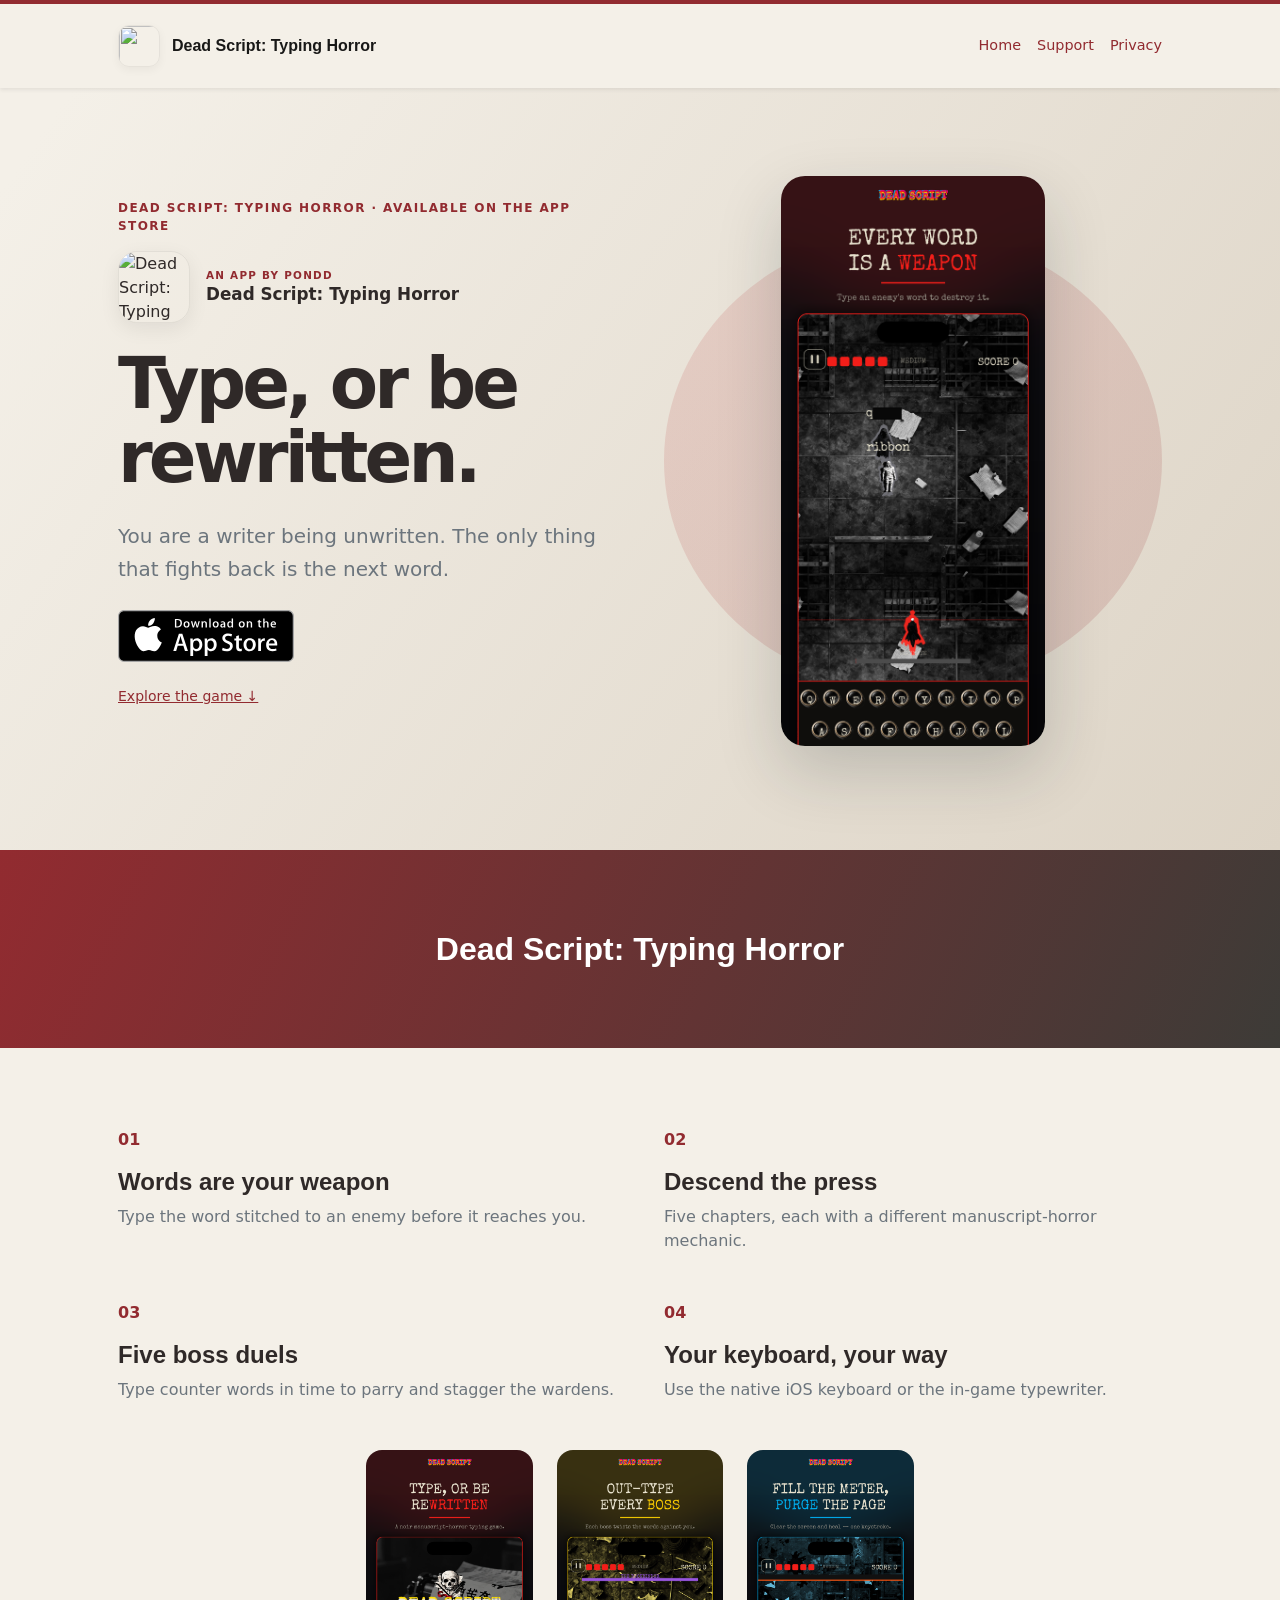
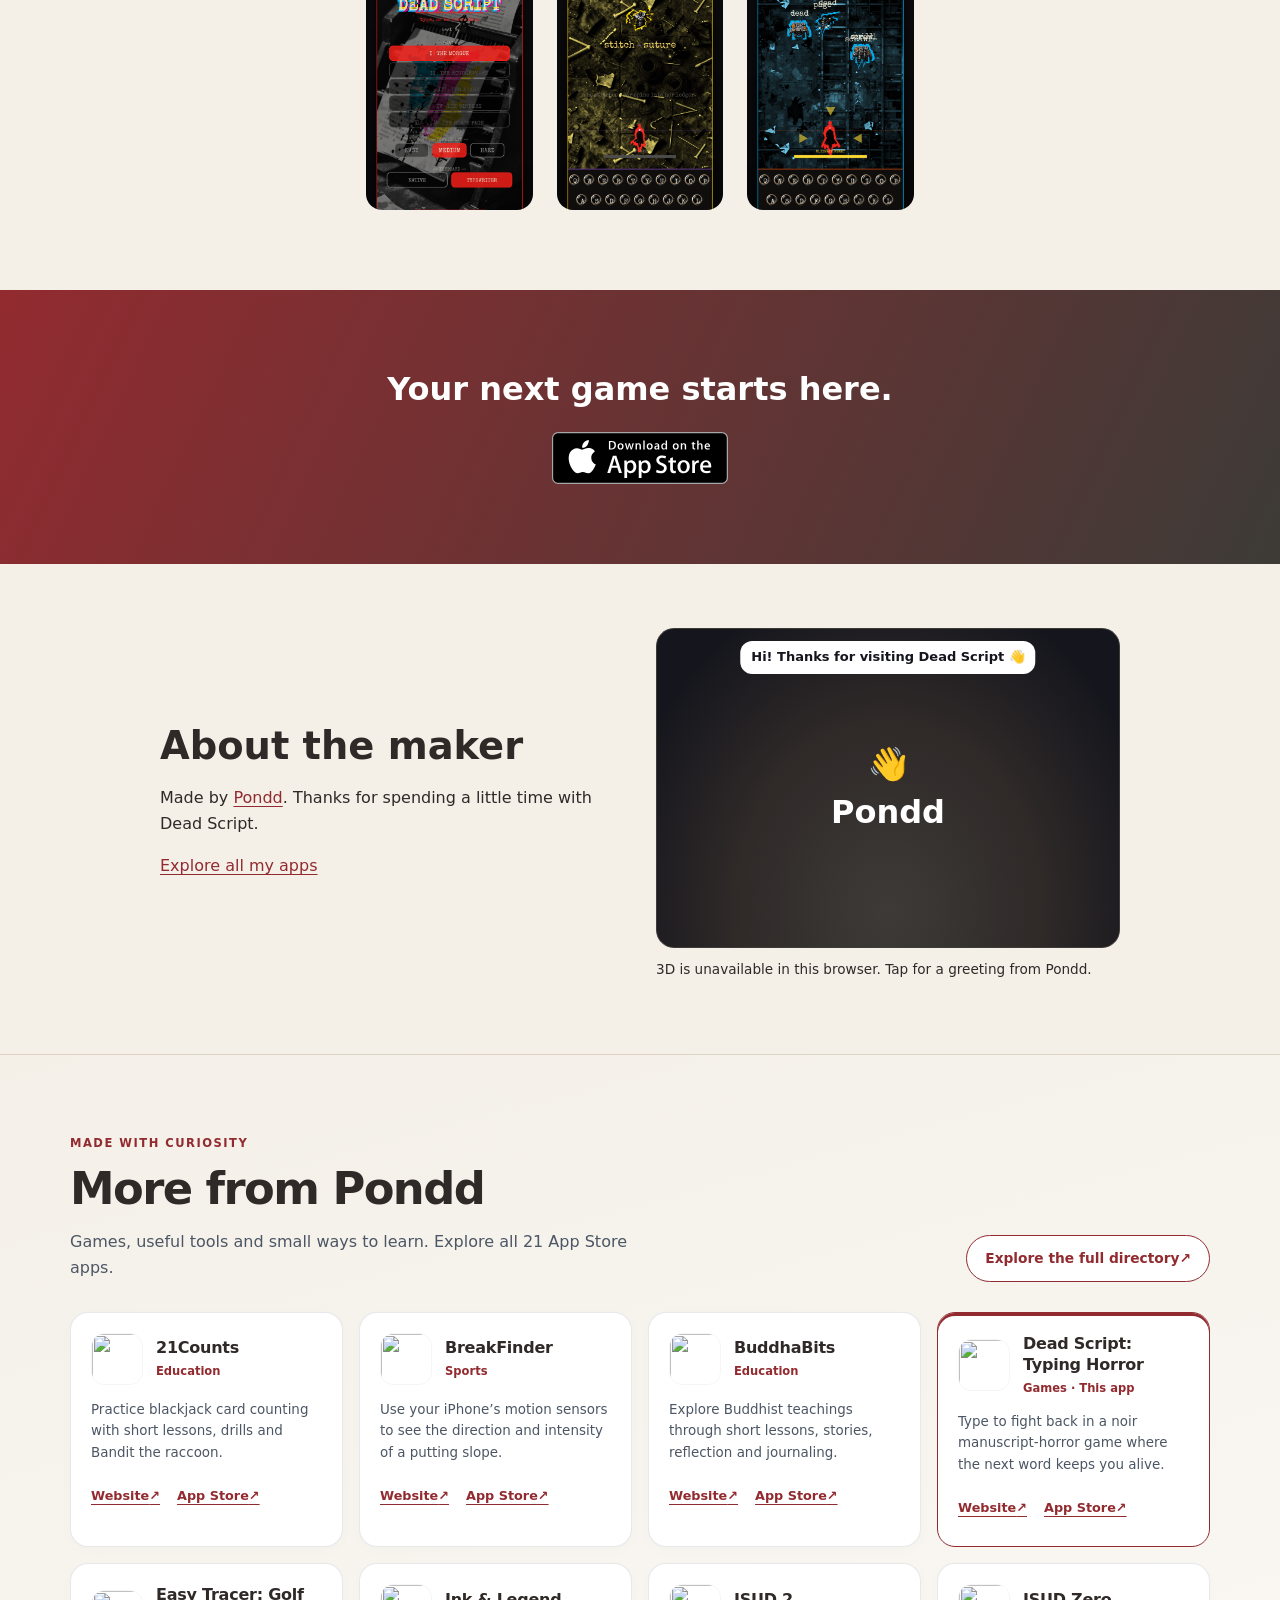
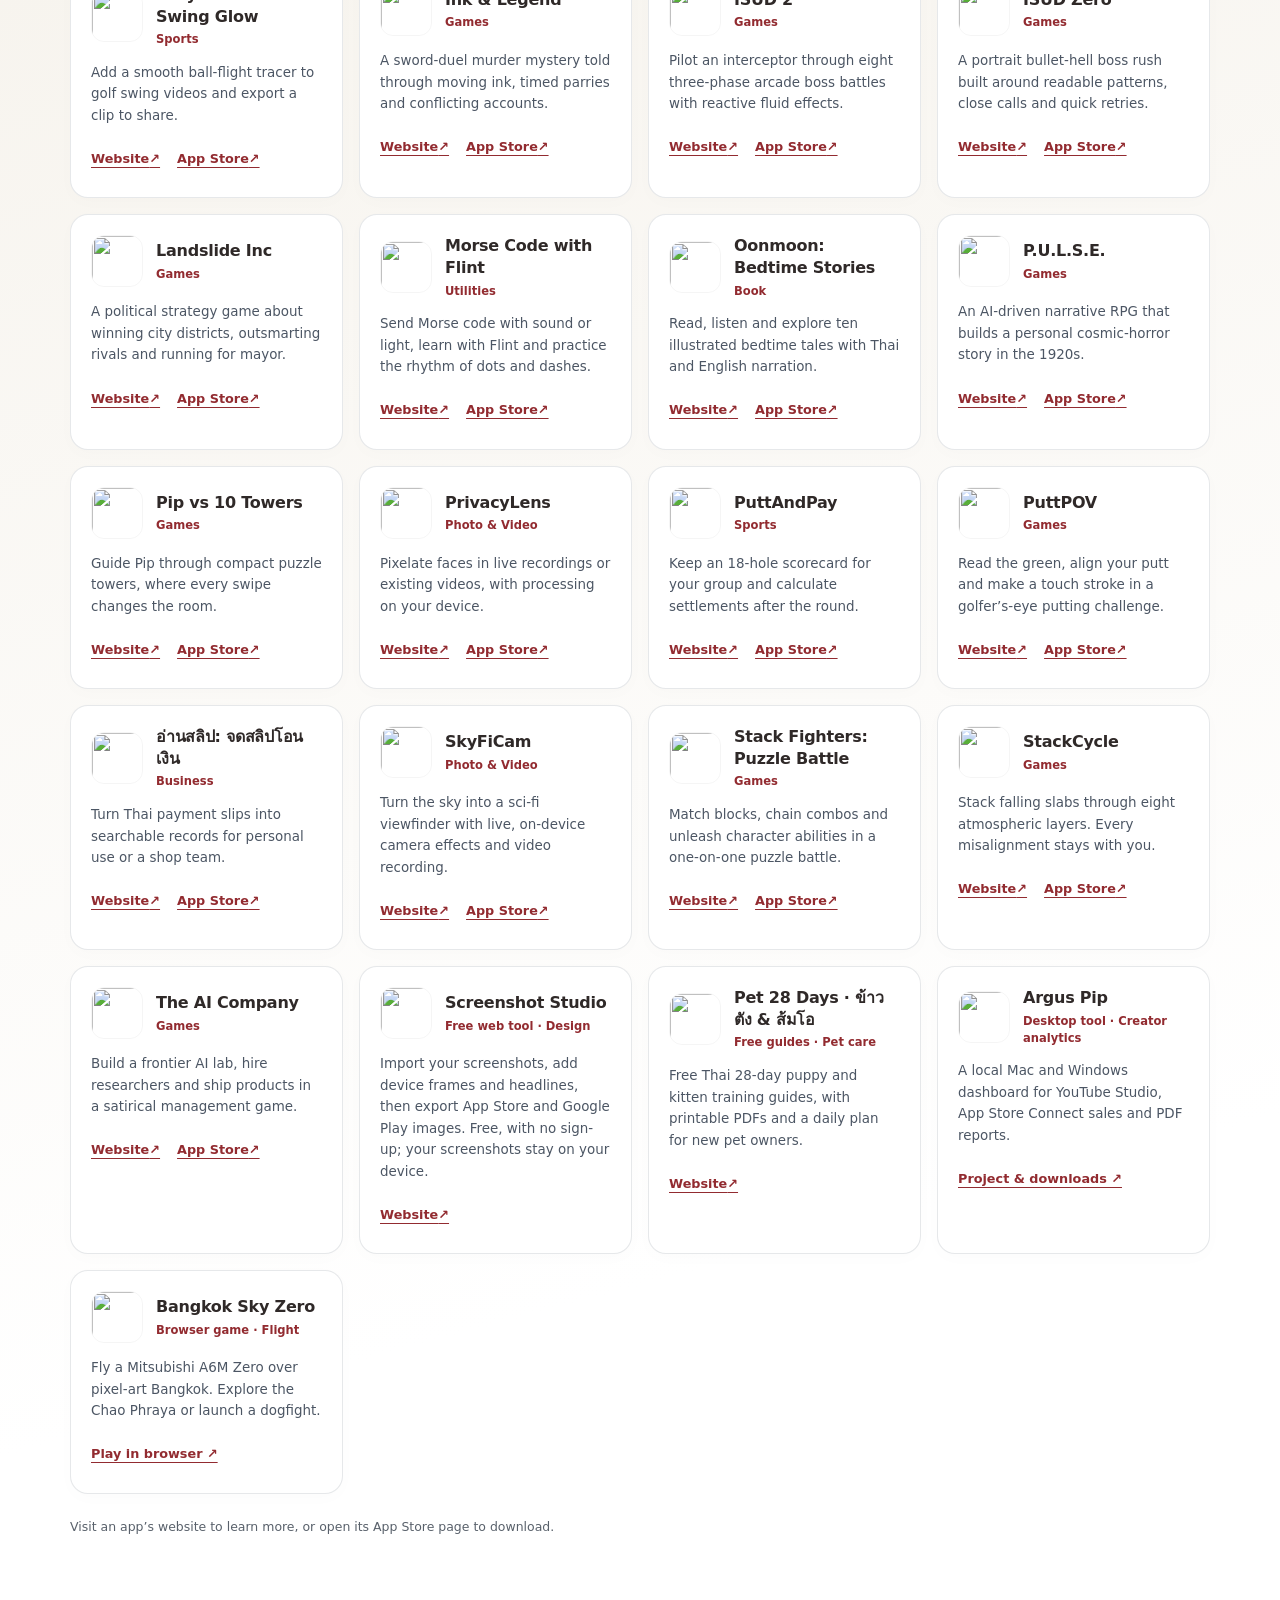
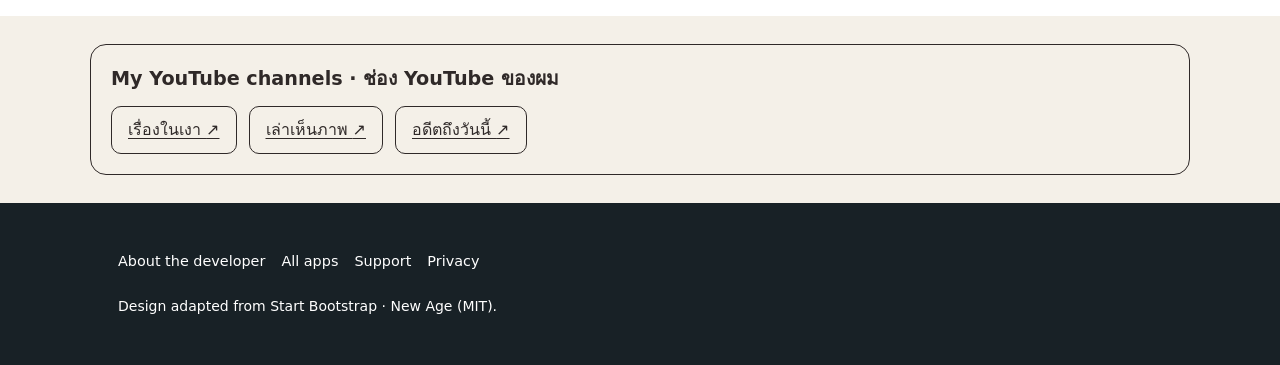
==== commit 8f3bde6e: "Update collection branding to Argus Pip" ====
--- a/index.html
+++ b/index.html
@@ -10,7 +10,7 @@
 <section class="pondd-about" id="about" data-pondd-character data-character-locale="en" aria-label="About the maker"><div class="pondd-about-inner"><div><h2>About the maker</h2><p>Made by <a href="https://pond1982.github.io/Pondd-Page/">Pondd</a>. Thanks for spending a little time with Dead Script.</p><p><a href="https://pond1982.github.io/Pondd-Page/index.html#apps">Explore all my apps</a></p></div><div><button class="pondd-character-stage" type="button" aria-label="Change Pondd’s dance" aria-describedby="pondd-character-hint"><span class="pondd-character-fallback" aria-hidden="true">👋<br>Pondd</span><span class="bubble" role="status" aria-live="polite">Hi! Thanks for visiting Dead Script 👋</span></button><p class="pondd-character-hint" id="pondd-character-hint">Tap the character or press Enter to change the dance.</p><button class="pondd-character-pause" type="button" aria-pressed="false" hidden>Pause dancing</button><noscript><p>The 3D Easter egg needs JavaScript. You can still explore the rest of the site.</p></noscript></div></div><script type="application/json" class="pondd-character-lines">["Hi! Thanks for visiting Dead Script 👋", "Tap me to change the dance!", "ขอบคุณที่แวะมาครับ 🙏", "A little dance before the next scare.", "Like it? Explore my other apps ♥", "One more spin!"]</script></section>
 <!-- Pondd character end -->
 <!-- APP FAMILY START -->
-<section class="app-family" id="more-apps" aria-labelledby="app-family-title"><div class="app-family-inner"><div class="app-family-heading"><div><p class="app-family-kicker">Made with curiosity</p><h2 id="app-family-title">More from Pondd</h2><p class="app-family-intro">Games, useful tools and small ways to learn. Explore all 21 App Store apps.</p></div><a class="app-family-directory" href="https://pond1982.github.io/Pondd-Page/apps.html">Explore the full directory <span aria-hidden="true">↗</span></a></div><ul class="app-family-list" role="list"><li class="app-family-item" data-app-id="6763789288"><article aria-labelledby="family-6763789288"><div class="app-family-card-top"><img class="app-family-icon" src="https://pond1982.github.io/Pondd-Page/assets/app-icons/6763789288.webp" width="52" height="52" alt="" decoding="async" loading="lazy"><div><h3 id="family-6763789288">21Counts</h3><p class="app-family-meta">Education</p></div></div><p class="app-family-summary" lang="en">Practice blackjack card counting with short lessons, drills and Bandit the raccoon.</p><div class="app-family-links"><a href="https://pond1982.github.io/21Counts-Web/" aria-label="21Counts website">Website <span aria-hidden="true">↗</span></a><a href="https://apps.apple.com/gb/app/21counts/id6763789288" aria-label="21Counts on the App Store">App Store <span aria-hidden="true">↗</span></a></div></article></li><li class="app-family-item" data-app-id="6752389773"><article aria-labelledby="family-6752389773"><div class="app-family-card-top"><img class="app-family-icon" src="https://pond1982.github.io/Pondd-Page/assets/app-icons/6752389773.webp" width="52" height="52" alt="" decoding="async" loading="lazy"><div><h3 id="family-6752389773">BreakFinder</h3><p class="app-family-meta">Sports</p></div></div><p class="app-family-summary" lang="en">Use your iPhone’s motion sensors to see the direction and intensity of a putting slope.</p><div class="app-family-links"><a href="https://breakfinderweb.pages.dev/" aria-label="BreakFinder website">Website <span aria-hidden="true">↗</span></a><a href="https://apps.apple.com/gb/app/breakfinder/id6752389773" aria-label="BreakFinder on the App Store">App Store <span aria-hidden="true">↗</span></a></div></article></li><li class="app-family-item" data-app-id="6764710521"><article aria-labelledby="family-6764710521"><div class="app-family-card-top"><img class="app-family-icon" src="https://pond1982.github.io/Pondd-Page/assets/app-icons/6764710521.webp" width="52" height="52" alt="" decoding="async" loading="lazy"><div><h3 id="family-6764710521">BuddhaBits</h3><p class="app-family-meta">Education</p></div></div><p class="app-family-summary" lang="en">Explore Buddhist teachings through short lessons, stories, reflection and journaling.</p><div class="app-family-links"><a href="https://pond1982.github.io/BuddhaBits-web/index.html" aria-label="BuddhaBits website">Website <span aria-hidden="true">↗</span></a><a href="https://apps.apple.com/gb/app/buddhabits/id6764710521" aria-label="BuddhaBits on the App Store">App Store <span aria-hidden="true">↗</span></a></div></article></li><li class="app-family-item is-current" data-app-id="6775353218"><article aria-labelledby="family-6775353218"><div class="app-family-card-top"><img class="app-family-icon" src="https://pond1982.github.io/Pondd-Page/assets/app-icons/6775353218.webp" width="52" height="52" alt="" decoding="async" loading="lazy"><div><h3 id="family-6775353218">Dead Script: Typing Horror</h3><p class="app-family-meta">Games · This app</p></div></div><p class="app-family-summary" lang="en">Type to fight back in a noir manuscript-horror game where the next word keeps you alive.</p><div class="app-family-links"><a href="https://pond1982.github.io/iosdeadscriptweb/index.html" aria-label="Dead Script: Typing Horror website">Website <span aria-hidden="true">↗</span></a><a href="https://apps.apple.com/gb/app/dead-script-typing-horror/id6775353218" aria-label="Dead Script: Typing Horror on the App Store">App Store <span aria-hidden="true">↗</span></a></div></article></li><li class="app-family-item" data-app-id="6753145486"><article aria-labelledby="family-6753145486"><div class="app-family-card-top"><img class="app-family-icon" src="https://pond1982.github.io/Pondd-Page/assets/app-icons/6753145486.webp" width="52" height="52" alt="" decoding="async" loading="lazy"><div><h3 id="family-6753145486">Easy Tracer: Golf Swing Glow</h3><p class="app-family-meta">Sports</p></div></div><p class="app-family-summary" lang="en">Add a smooth ball-flight tracer to golf swing videos and export a clip to share.</p><div class="app-family-links"><a href="https://easy-tracer-web.pages.dev/" aria-label="Easy Tracer: Golf Swing Glow website">Website <span aria-hidden="true">↗</span></a><a href="https://apps.apple.com/gb/app/easy-tracer-golf-swing-glow/id6753145486" aria-label="Easy Tracer: Golf Swing Glow on the App Store">App Store <span aria-hidden="true">↗</span></a></div></article></li><li class="app-family-item" data-app-id="6830747339"><article aria-labelledby="family-6830747339"><div class="app-family-card-top"><img class="app-family-icon" src="https://pond1982.github.io/Pondd-Page/assets/app-icons/6830747339.webp" width="52" height="52" alt="" decoding="async" loading="lazy"><div><h3 id="family-6830747339">Ink &amp; Legend</h3><p class="app-family-meta">Games</p></div></div><p class="app-family-summary" lang="en">A sword-duel murder mystery told through moving ink, timed parries and conflicting accounts.</p><div class="app-family-links"><a href="https://pond1982.github.io/ink-and-legend-site/" aria-label="Ink &amp; Legend website">Website <span aria-hidden="true">↗</span></a><a href="https://apps.apple.com/gb/app/ink-legend/id6830747339" aria-label="Ink &amp; Legend on the App Store">App Store <span aria-hidden="true">↗</span></a></div></article></li><li class="app-family-item" data-app-id="6824559010"><article aria-labelledby="family-6824559010"><div class="app-family-card-top"><img class="app-family-icon" src="https://pond1982.github.io/Pondd-Page/assets/app-icons/6824559010.webp" width="52" height="52" alt="" decoding="async" loading="lazy"><div><h3 id="family-6824559010">ISUD 2</h3><p class="app-family-meta">Games</p></div></div><p class="app-family-summary" lang="en">Pilot an interceptor through eight three-phase arcade boss battles with reactive fluid effects.</p><div class="app-family-links"><a href="https://pond1982.github.io/ISUD-Website/isud2-support.html" aria-label="ISUD 2 website">Website <span aria-hidden="true">↗</span></a><a href="https://apps.apple.com/gb/app/isud-2/id6824559010" aria-label="ISUD 2 on the App Store">App Store <span aria-hidden="true">↗</span></a></div></article></li><li class="app-family-item" data-app-id="6765926399"><article aria-labelledby="family-6765926399"><div class="app-family-card-top"><img class="app-family-icon" src="https://pond1982.github.io/Pondd-Page/assets/app-icons/6765926399.webp" width="52" height="52" alt="" decoding="async" loading="lazy"><div><h3 id="family-6765926399">ISUD Zero</h3><p class="app-family-meta">Games</p></div></div><p class="app-family-summary" lang="en">A portrait bullet-hell boss rush built around readable patterns, close calls and quick retries.</p><div class="app-family-links"><a href="https://pond1982.github.io/ISUD-Website/" aria-label="ISUD Zero website">Website <span aria-hidden="true">↗</span></a><a href="https://apps.apple.com/gb/app/isud-zero/id6765926399" aria-label="ISUD Zero on the App Store">App Store <span aria-hidden="true">↗</span></a></div></article></li><li class="app-family-item" data-app-id="6761601860"><article aria-labelledby="family-6761601860"><div class="app-family-card-top"><img class="app-family-icon" src="https://pond1982.github.io/Pondd-Page/assets/app-icons/6761601860.webp" width="52" height="52" alt="" decoding="async" loading="lazy"><div><h3 id="family-6761601860">Landslide Inc</h3><p class="app-family-meta">Games</p></div></div><p class="app-family-summary" lang="en">A political strategy game about winning city districts, outsmarting rivals and running for mayor.</p><div class="app-family-links"><a href="https://pond1982.github.io/Landslide-Web/index.html" aria-label="Landslide Inc website">Website <span aria-hidden="true">↗</span></a><a href="https://apps.apple.com/gb/app/landslide-inc/id6761601860" aria-label="Landslide Inc on the App Store">App Store <span aria-hidden="true">↗</span></a></div></article></li><li class="app-family-item" data-app-id="6818069855"><article aria-labelledby="family-6818069855"><div class="app-family-card-top"><img class="app-family-icon" src="https://pond1982.github.io/Pondd-Page/assets/app-icons/6818069855.webp" width="52" height="52" alt="" decoding="async" loading="lazy"><div><h3 id="family-6818069855">Morse Code with Flint</h3><p class="app-family-meta">Utilities</p></div></div><p class="app-family-summary" lang="en">Send Morse code with sound or light, learn with Flint and practice the rhythm of dots and dashes.</p><div class="app-family-links"><a href="https://pond1982.github.io/Morse-Support-Site/" aria-label="Morse Code with Flint website">Website <span aria-hidden="true">↗</span></a><a href="https://apps.apple.com/gb/app/morse-code-with-flint/id6818069855" aria-label="Morse Code with Flint on the App Store">App Store <span aria-hidden="true">↗</span></a></div></article></li><li class="app-family-item" data-app-id="6821338637"><article aria-labelledby="family-6821338637"><div class="app-family-card-top"><img class="app-family-icon" src="https://pond1982.github.io/Pondd-Page/assets/app-icons/6821338637.webp" width="52" height="52" alt="" decoding="async" loading="lazy"><div><h3 id="family-6821338637">Oonmoon: Bedtime Stories</h3><p class="app-family-meta">Book</p></div></div><p class="app-family-summary" lang="en">Read, listen and explore ten illustrated bedtime tales with Thai and English narration.</p><div class="app-family-links"><a href="https://pond1982.github.io/Oonmoon-Website/en/" aria-label="Oonmoon: Bedtime Stories website">Website <span aria-hidden="true">↗</span></a><a href="https://apps.apple.com/gb/app/oonmoon-bedtime-stories/id6821338637" aria-label="Oonmoon: Bedtime Stories on the App Store">App Store <span aria-hidden="true">↗</span></a></div></article></li><li class="app-family-item" data-app-id="6762054116"><article aria-labelledby="family-6762054116"><div class="app-family-card-top"><img class="app-family-icon" src="https://pond1982.github.io/Pondd-Page/assets/app-icons/6762054116.webp" width="52" height="52" alt="" decoding="async" loading="lazy"><div><h3 id="family-6762054116">P.U.L.S.E.</h3><p class="app-family-meta">Games</p></div></div><p class="app-family-summary" lang="en">An AI-driven narrative RPG that builds a personal cosmic-horror story in the 1920s.</p><div class="app-family-links"><a href="https://pulse-web-5vx.pages.dev/" aria-label="P.U.L.S.E. website">Website <span aria-hidden="true">↗</span></a><a href="https://apps.apple.com/gb/app/p-u-l-s-e/id6762054116" aria-label="P.U.L.S.E. on the App Store">App Store <span aria-hidden="true">↗</span></a></div></article></li><li class="app-family-item" data-app-id="6766553847"><article aria-labelledby="family-6766553847"><div class="app-family-card-top"><img class="app-family-icon" src="https://pond1982.github.io/Pondd-Page/assets/app-icons/6766553847.webp" width="52" height="52" alt="" decoding="async" loading="lazy"><div><h3 id="family-6766553847">Pip vs 10 Towers</h3><p class="app-family-meta">Games</p></div></div><p class="app-family-summary" lang="en">Guide Pip through compact puzzle towers, where every swipe changes the room.</p><div class="app-family-links"><a href="https://pond1982.github.io/StepBlade-Website/index.html" aria-label="Pip vs 10 Towers website">Website <span aria-hidden="true">↗</span></a><a href="https://apps.apple.com/gb/app/pip-vs-10-towers/id6766553847" aria-label="Pip vs 10 Towers on the App Store">App Store <span aria-hidden="true">↗</span></a></div></article></li><li class="app-family-item" data-app-id="6752596764"><article aria-labelledby="family-6752596764"><div class="app-family-card-top"><img class="app-family-icon" src="https://pond1982.github.io/Pondd-Page/assets/app-icons/6752596764.webp" width="52" height="52" alt="" decoding="async" loading="lazy"><div><h3 id="family-6752596764">PrivacyLens</h3><p class="app-family-meta">Photo &amp; Video</p></div></div><p class="app-family-summary" lang="en">Pixelate faces in live recordings or existing videos, with processing on your device.</p><div class="app-family-links"><a href="https://privacylensweb.pages.dev/" aria-label="PrivacyLens website">Website <span aria-hidden="true">↗</span></a><a href="https://apps.apple.com/gb/app/privacylens/id6752596764" aria-label="PrivacyLens on the App Store">App Store <span aria-hidden="true">↗</span></a></div></article></li><li class="app-family-item" data-app-id="6752640120"><article aria-labelledby="family-6752640120"><div class="app-family-card-top"><img class="app-family-icon" src="https://pond1982.github.io/Pondd-Page/assets/app-icons/6752640120.webp" width="52" height="52" alt="" decoding="async" loading="lazy"><div><h3 id="family-6752640120">PuttAndPay</h3><p class="app-family-meta">Sports</p></div></div><p class="app-family-summary" lang="en">Keep an 18-hole scorecard for your group and calculate settlements after the round.</p><div class="app-family-links"><a href="https://puttandpayweb.pages.dev/" aria-label="PuttAndPay website">Website <span aria-hidden="true">↗</span></a><a href="https://apps.apple.com/gb/app/puttandpay/id6752640120" aria-label="PuttAndPay on the App Store">App Store <span aria-hidden="true">↗</span></a></div></article></li><li class="app-family-item" data-app-id="6771718899"><article aria-labelledby="family-6771718899"><div class="app-family-card-top"><img class="app-family-icon" src="https://pond1982.github.io/Pondd-Page/assets/app-icons/6771718899.webp" width="52" height="52" alt="" decoding="async" loading="lazy"><div><h3 id="family-6771718899">PuttPOV</h3><p class="app-family-meta">Games</p></div></div><p class="app-family-summary" lang="en">Read the green, align your putt and make a touch stroke in a golfer’s-eye putting challenge.</p><div class="app-family-links"><a href="https://pond1982.github.io/PuttPOV-Website/" aria-label="PuttPOV website">Website <span aria-hidden="true">↗</span></a><a href="https://apps.apple.com/gb/app/puttpov/id6771718899" aria-label="PuttPOV on the App Store">App Store <span aria-hidden="true">↗</span></a></div></article></li><li class="app-family-item" data-app-id="6765605900"><article aria-labelledby="family-6765605900"><div class="app-family-card-top"><img class="app-family-icon" src="https://pond1982.github.io/Pondd-Page/assets/app-icons/6765605900.webp" width="52" height="52" alt="" decoding="async" loading="lazy"><div><h3 id="family-6765605900">อ่านสลิป: จดสลิปโอนเงิน</h3><p class="app-family-meta">Business</p></div></div><p class="app-family-summary" lang="en">Turn Thai payment slips into searchable records for personal use or a shop team.</p><div class="app-family-links"><a href="https://pond1982.github.io/ReadSlipWebsite/index.html" aria-label="อ่านสลิป: จดสลิปโอนเงิน website">Website <span aria-hidden="true">↗</span></a><a href="https://apps.apple.com/gb/app/%E0%B8%AD-%E0%B8%B2%E0%B8%99%E0%B8%AA%E0%B8%A5-%E0%B8%9B-%E0%B8%88%E0%B8%94%E0%B8%AA%E0%B8%A5-%E0%B8%9B%E0%B9%82%E0%B8%AD%E0%B8%99%E0%B9%80%E0%B8%87-%E0%B8%99/id6765605900" aria-label="อ่านสลิป: จดสลิปโอนเงิน on the App Store">App Store <span aria-hidden="true">↗</span></a></div></article></li><li class="app-family-item" data-app-id="6773614646"><article aria-labelledby="family-6773614646"><div class="app-family-card-top"><img class="app-family-icon" src="https://pond1982.github.io/Pondd-Page/assets/app-icons/6773614646.webp" width="52" height="52" alt="" decoding="async" loading="lazy"><div><h3 id="family-6773614646">SkyFiCam</h3><p class="app-family-meta">Photo &amp; Video</p></div></div><p class="app-family-summary" lang="en">Turn the sky into a sci-fi viewfinder with live, on-device camera effects and video recording.</p><div class="app-family-links"><a href="https://pond1982.github.io/SkyFiWeb/" aria-label="SkyFiCam website">Website <span aria-hidden="true">↗</span></a><a href="https://apps.apple.com/gb/app/skyficam/id6773614646" aria-label="SkyFiCam on the App Store">App Store <span aria-hidden="true">↗</span></a></div></article></li><li class="app-family-item" data-app-id="6762288266"><article aria-labelledby="family-6762288266"><div class="app-family-card-top"><img class="app-family-icon" src="https://pond1982.github.io/Pondd-Page/assets/app-icons/6762288266.webp" width="52" height="52" alt="" decoding="async" loading="lazy"><div><h3 id="family-6762288266">Stack Fighters: Puzzle Battle</h3><p class="app-family-meta">Games</p></div></div><p class="app-family-summary" lang="en">Match blocks, chain combos and unleash character abilities in a one-on-one puzzle battle.</p><div class="app-family-links"><a href="https://pond1982.github.io/stackfighters-site/index.html" aria-label="Stack Fighters: Puzzle Battle website">Website <span aria-hidden="true">↗</span></a><a href="https://apps.apple.com/gb/app/stack-fighters-puzzle-battle/id6762288266" aria-label="Stack Fighters: Puzzle Battle on the App Store">App Store <span aria-hidden="true">↗</span></a></div></article></li><li class="app-family-item" data-app-id="6764340971"><article aria-labelledby="family-6764340971"><div class="app-family-card-top"><img class="app-family-icon" src="https://pond1982.github.io/Pondd-Page/assets/app-icons/6764340971.webp" width="52" height="52" alt="" decoding="async" loading="lazy"><div><h3 id="family-6764340971">StackCycle</h3><p class="app-family-meta">Games</p></div></div><p class="app-family-summary" lang="en">Stack falling slabs through eight atmospheric layers. Every misalignment stays with you.</p><div class="app-family-links"><a href="https://pond1982.github.io/stackcycle---web/" aria-label="StackCycle website">Website <span aria-hidden="true">↗</span></a><a href="https://apps.apple.com/gb/app/stackcycle/id6764340971" aria-label="StackCycle on the App Store">App Store <span aria-hidden="true">↗</span></a></div></article></li><li class="app-family-item" data-app-id="6777710816"><article aria-labelledby="family-6777710816"><div class="app-family-card-top"><img class="app-family-icon" src="https://pond1982.github.io/Pondd-Page/assets/app-icons/6777710816.webp" width="52" height="52" alt="" decoding="async" loading="lazy"><div><h3 id="family-6777710816">The AI Company</h3><p class="app-family-meta">Games</p></div></div><p class="app-family-summary" lang="en">Build a frontier AI lab, hire researchers and ship products in a satirical management game.</p><div class="app-family-links"><a href="https://pond1982.github.io/TheAiCompanyWeb/" aria-label="The AI Company website">Website <span aria-hidden="true">↗</span></a><a href="https://apps.apple.com/gb/app/the-ai-company/id6777710816" aria-label="The AI Company on the App Store">App Store <span aria-hidden="true">↗</span></a></div></article></li><li class="app-family-item" data-app-id="screenshot-studio"><article aria-labelledby="family-screenshot-studio"><div class="app-family-card-top"><img class="app-family-icon" src="https://pond1982.github.io/Pondd-Page/assets/app-icons/screenshot-studio.svg" width="52" height="52" alt="" decoding="async" loading="lazy"><div><h3 id="family-screenshot-studio">Screenshot Studio</h3><p class="app-family-meta">Free web tool · Design</p></div></div><p class="app-family-summary" lang="en">Import your screenshots, add device frames and headlines, then export App Store and Google Play images. Free, with no sign-up; your screenshots stay on your device.</p><div class="app-family-links"><a href="https://pond1982.github.io/screenshot-studio/">Website <span aria-hidden="true">↗</span></a></div></article></li><li class="app-family-item" data-app-id="pet-28-days"><article aria-labelledby="family-pet-28-days"><div class="app-family-card-top"><img class="app-family-icon" src="https://pond1982.github.io/Pondd-Page/assets/app-icons/pet-28-days.png" width="52" height="52" alt="" decoding="async" loading="lazy"><div><h3 id="family-pet-28-days">Pet 28 Days · ข้าวตัง &amp; ส้มโอ</h3><p class="app-family-meta">Free guides · Pet care</p></div></div><p class="app-family-summary" lang="en">Free Thai 28-day puppy and kitten training guides, with printable PDFs and a daily plan for new pet owners.</p><div class="app-family-links"><a href="https://pond1982.github.io/pet-28-days/">Website <span aria-hidden="true">↗</span></a></div></article></li><li class="app-family-item" data-app-id="creator-dashboard-desktop"><article aria-labelledby="family-creator-dashboard-desktop"><div class="app-family-card-top"><img class="app-family-icon" src="https://pond1982.github.io/Pondd-Page/assets/app-icons/creator-dashboard.png" width="52" height="52" alt="" loading="lazy"><div><h3 id="family-creator-dashboard-desktop">Creator Dashboard</h3><p class="app-family-meta">Desktop tool · Creator analytics</p></div></div><p class="app-family-summary">A local Mac and Windows dashboard for YouTube Studio, App Store Connect sales and PDF reports.</p><div class="app-family-links"><a href="https://github.com/pond1982/creator-dashboard-desktop">Project &amp; downloads ↗</a></div></article></li><li class="app-family-item" data-app-id="bangkok-sky-zero"><article aria-labelledby="family-bangkok-sky-zero"><div class="app-family-card-top"><img class="app-family-icon" src="https://pond1982.github.io/Pondd-Page/assets/app-icons/bangkok-sky-zero.png" width="52" height="52" alt="" loading="lazy"><div><h3 id="family-bangkok-sky-zero">Bangkok Sky Zero</h3><p class="app-family-meta">Browser game · Flight</p></div></div><p class="app-family-summary">Fly a Mitsubishi A6M Zero over pixel-art Bangkok. Explore the Chao Phraya or launch a dogfight.</p><div class="app-family-links"><a href="https://pond1982.github.io/bangkok-sky-zero/">Play in browser ↗</a></div></article></li></ul><p class="app-family-note">Visit an app’s website to learn more, or open its App Store page to download.</p></div></section>
+<section class="app-family" id="more-apps" aria-labelledby="app-family-title"><div class="app-family-inner"><div class="app-family-heading"><div><p class="app-family-kicker">Made with curiosity</p><h2 id="app-family-title">More from Pondd</h2><p class="app-family-intro">Games, useful tools and small ways to learn. Explore all 21 App Store apps.</p></div><a class="app-family-directory" href="https://pond1982.github.io/Pondd-Page/apps.html">Explore the full directory <span aria-hidden="true">↗</span></a></div><ul class="app-family-list" role="list"><li class="app-family-item" data-app-id="6763789288"><article aria-labelledby="family-6763789288"><div class="app-family-card-top"><img class="app-family-icon" src="https://pond1982.github.io/Pondd-Page/assets/app-icons/6763789288.webp" width="52" height="52" alt="" decoding="async" loading="lazy"><div><h3 id="family-6763789288">21Counts</h3><p class="app-family-meta">Education</p></div></div><p class="app-family-summary" lang="en">Practice blackjack card counting with short lessons, drills and Bandit the raccoon.</p><div class="app-family-links"><a href="https://pond1982.github.io/21Counts-Web/" aria-label="21Counts website">Website <span aria-hidden="true">↗</span></a><a href="https://apps.apple.com/gb/app/21counts/id6763789288" aria-label="21Counts on the App Store">App Store <span aria-hidden="true">↗</span></a></div></article></li><li class="app-family-item" data-app-id="6752389773"><article aria-labelledby="family-6752389773"><div class="app-family-card-top"><img class="app-family-icon" src="https://pond1982.github.io/Pondd-Page/assets/app-icons/6752389773.webp" width="52" height="52" alt="" decoding="async" loading="lazy"><div><h3 id="family-6752389773">BreakFinder</h3><p class="app-family-meta">Sports</p></div></div><p class="app-family-summary" lang="en">Use your iPhone’s motion sensors to see the direction and intensity of a putting slope.</p><div class="app-family-links"><a href="https://breakfinderweb.pages.dev/" aria-label="BreakFinder website">Website <span aria-hidden="true">↗</span></a><a href="https://apps.apple.com/gb/app/breakfinder/id6752389773" aria-label="BreakFinder on the App Store">App Store <span aria-hidden="true">↗</span></a></div></article></li><li class="app-family-item" data-app-id="6764710521"><article aria-labelledby="family-6764710521"><div class="app-family-card-top"><img class="app-family-icon" src="https://pond1982.github.io/Pondd-Page/assets/app-icons/6764710521.webp" width="52" height="52" alt="" decoding="async" loading="lazy"><div><h3 id="family-6764710521">BuddhaBits</h3><p class="app-family-meta">Education</p></div></div><p class="app-family-summary" lang="en">Explore Buddhist teachings through short lessons, stories, reflection and journaling.</p><div class="app-family-links"><a href="https://pond1982.github.io/BuddhaBits-web/index.html" aria-label="BuddhaBits website">Website <span aria-hidden="true">↗</span></a><a href="https://apps.apple.com/gb/app/buddhabits/id6764710521" aria-label="BuddhaBits on the App Store">App Store <span aria-hidden="true">↗</span></a></div></article></li><li class="app-family-item is-current" data-app-id="6775353218"><article aria-labelledby="family-6775353218"><div class="app-family-card-top"><img class="app-family-icon" src="https://pond1982.github.io/Pondd-Page/assets/app-icons/6775353218.webp" width="52" height="52" alt="" decoding="async" loading="lazy"><div><h3 id="family-6775353218">Dead Script: Typing Horror</h3><p class="app-family-meta">Games · This app</p></div></div><p class="app-family-summary" lang="en">Type to fight back in a noir manuscript-horror game where the next word keeps you alive.</p><div class="app-family-links"><a href="https://pond1982.github.io/iosdeadscriptweb/index.html" aria-label="Dead Script: Typing Horror website">Website <span aria-hidden="true">↗</span></a><a href="https://apps.apple.com/gb/app/dead-script-typing-horror/id6775353218" aria-label="Dead Script: Typing Horror on the App Store">App Store <span aria-hidden="true">↗</span></a></div></article></li><li class="app-family-item" data-app-id="6753145486"><article aria-labelledby="family-6753145486"><div class="app-family-card-top"><img class="app-family-icon" src="https://pond1982.github.io/Pondd-Page/assets/app-icons/6753145486.webp" width="52" height="52" alt="" decoding="async" loading="lazy"><div><h3 id="family-6753145486">Easy Tracer: Golf Swing Glow</h3><p class="app-family-meta">Sports</p></div></div><p class="app-family-summary" lang="en">Add a smooth ball-flight tracer to golf swing videos and export a clip to share.</p><div class="app-family-links"><a href="https://easy-tracer-web.pages.dev/" aria-label="Easy Tracer: Golf Swing Glow website">Website <span aria-hidden="true">↗</span></a><a href="https://apps.apple.com/gb/app/easy-tracer-golf-swing-glow/id6753145486" aria-label="Easy Tracer: Golf Swing Glow on the App Store">App Store <span aria-hidden="true">↗</span></a></div></article></li><li class="app-family-item" data-app-id="6830747339"><article aria-labelledby="family-6830747339"><div class="app-family-card-top"><img class="app-family-icon" src="https://pond1982.github.io/Pondd-Page/assets/app-icons/6830747339.webp" width="52" height="52" alt="" decoding="async" loading="lazy"><div><h3 id="family-6830747339">Ink &amp; Legend</h3><p class="app-family-meta">Games</p></div></div><p class="app-family-summary" lang="en">A sword-duel murder mystery told through moving ink, timed parries and conflicting accounts.</p><div class="app-family-links"><a href="https://pond1982.github.io/ink-and-legend-site/" aria-label="Ink &amp; Legend website">Website <span aria-hidden="true">↗</span></a><a href="https://apps.apple.com/gb/app/ink-legend/id6830747339" aria-label="Ink &amp; Legend on the App Store">App Store <span aria-hidden="true">↗</span></a></div></article></li><li class="app-family-item" data-app-id="6824559010"><article aria-labelledby="family-6824559010"><div class="app-family-card-top"><img class="app-family-icon" src="https://pond1982.github.io/Pondd-Page/assets/app-icons/6824559010.webp" width="52" height="52" alt="" decoding="async" loading="lazy"><div><h3 id="family-6824559010">ISUD 2</h3><p class="app-family-meta">Games</p></div></div><p class="app-family-summary" lang="en">Pilot an interceptor through eight three-phase arcade boss battles with reactive fluid effects.</p><div class="app-family-links"><a href="https://pond1982.github.io/ISUD-Website/isud2-support.html" aria-label="ISUD 2 website">Website <span aria-hidden="true">↗</span></a><a href="https://apps.apple.com/gb/app/isud-2/id6824559010" aria-label="ISUD 2 on the App Store">App Store <span aria-hidden="true">↗</span></a></div></article></li><li class="app-family-item" data-app-id="6765926399"><article aria-labelledby="family-6765926399"><div class="app-family-card-top"><img class="app-family-icon" src="https://pond1982.github.io/Pondd-Page/assets/app-icons/6765926399.webp" width="52" height="52" alt="" decoding="async" loading="lazy"><div><h3 id="family-6765926399">ISUD Zero</h3><p class="app-family-meta">Games</p></div></div><p class="app-family-summary" lang="en">A portrait bullet-hell boss rush built around readable patterns, close calls and quick retries.</p><div class="app-family-links"><a href="https://pond1982.github.io/ISUD-Website/" aria-label="ISUD Zero website">Website <span aria-hidden="true">↗</span></a><a href="https://apps.apple.com/gb/app/isud-zero/id6765926399" aria-label="ISUD Zero on the App Store">App Store <span aria-hidden="true">↗</span></a></div></article></li><li class="app-family-item" data-app-id="6761601860"><article aria-labelledby="family-6761601860"><div class="app-family-card-top"><img class="app-family-icon" src="https://pond1982.github.io/Pondd-Page/assets/app-icons/6761601860.webp" width="52" height="52" alt="" decoding="async" loading="lazy"><div><h3 id="family-6761601860">Landslide Inc</h3><p class="app-family-meta">Games</p></div></div><p class="app-family-summary" lang="en">A political strategy game about winning city districts, outsmarting rivals and running for mayor.</p><div class="app-family-links"><a href="https://pond1982.github.io/Landslide-Web/index.html" aria-label="Landslide Inc website">Website <span aria-hidden="true">↗</span></a><a href="https://apps.apple.com/gb/app/landslide-inc/id6761601860" aria-label="Landslide Inc on the App Store">App Store <span aria-hidden="true">↗</span></a></div></article></li><li class="app-family-item" data-app-id="6818069855"><article aria-labelledby="family-6818069855"><div class="app-family-card-top"><img class="app-family-icon" src="https://pond1982.github.io/Pondd-Page/assets/app-icons/6818069855.webp" width="52" height="52" alt="" decoding="async" loading="lazy"><div><h3 id="family-6818069855">Morse Code with Flint</h3><p class="app-family-meta">Utilities</p></div></div><p class="app-family-summary" lang="en">Send Morse code with sound or light, learn with Flint and practice the rhythm of dots and dashes.</p><div class="app-family-links"><a href="https://pond1982.github.io/Morse-Support-Site/" aria-label="Morse Code with Flint website">Website <span aria-hidden="true">↗</span></a><a href="https://apps.apple.com/gb/app/morse-code-with-flint/id6818069855" aria-label="Morse Code with Flint on the App Store">App Store <span aria-hidden="true">↗</span></a></div></article></li><li class="app-family-item" data-app-id="6821338637"><article aria-labelledby="family-6821338637"><div class="app-family-card-top"><img class="app-family-icon" src="https://pond1982.github.io/Pondd-Page/assets/app-icons/6821338637.webp" width="52" height="52" alt="" decoding="async" loading="lazy"><div><h3 id="family-6821338637">Oonmoon: Bedtime Stories</h3><p class="app-family-meta">Book</p></div></div><p class="app-family-summary" lang="en">Read, listen and explore ten illustrated bedtime tales with Thai and English narration.</p><div class="app-family-links"><a href="https://pond1982.github.io/Oonmoon-Website/en/" aria-label="Oonmoon: Bedtime Stories website">Website <span aria-hidden="true">↗</span></a><a href="https://apps.apple.com/gb/app/oonmoon-bedtime-stories/id6821338637" aria-label="Oonmoon: Bedtime Stories on the App Store">App Store <span aria-hidden="true">↗</span></a></div></article></li><li class="app-family-item" data-app-id="6762054116"><article aria-labelledby="family-6762054116"><div class="app-family-card-top"><img class="app-family-icon" src="https://pond1982.github.io/Pondd-Page/assets/app-icons/6762054116.webp" width="52" height="52" alt="" decoding="async" loading="lazy"><div><h3 id="family-6762054116">P.U.L.S.E.</h3><p class="app-family-meta">Games</p></div></div><p class="app-family-summary" lang="en">An AI-driven narrative RPG that builds a personal cosmic-horror story in the 1920s.</p><div class="app-family-links"><a href="https://pulse-web-5vx.pages.dev/" aria-label="P.U.L.S.E. website">Website <span aria-hidden="true">↗</span></a><a href="https://apps.apple.com/gb/app/p-u-l-s-e/id6762054116" aria-label="P.U.L.S.E. on the App Store">App Store <span aria-hidden="true">↗</span></a></div></article></li><li class="app-family-item" data-app-id="6766553847"><article aria-labelledby="family-6766553847"><div class="app-family-card-top"><img class="app-family-icon" src="https://pond1982.github.io/Pondd-Page/assets/app-icons/6766553847.webp" width="52" height="52" alt="" decoding="async" loading="lazy"><div><h3 id="family-6766553847">Pip vs 10 Towers</h3><p class="app-family-meta">Games</p></div></div><p class="app-family-summary" lang="en">Guide Pip through compact puzzle towers, where every swipe changes the room.</p><div class="app-family-links"><a href="https://pond1982.github.io/StepBlade-Website/index.html" aria-label="Pip vs 10 Towers website">Website <span aria-hidden="true">↗</span></a><a href="https://apps.apple.com/gb/app/pip-vs-10-towers/id6766553847" aria-label="Pip vs 10 Towers on the App Store">App Store <span aria-hidden="true">↗</span></a></div></article></li><li class="app-family-item" data-app-id="6752596764"><article aria-labelledby="family-6752596764"><div class="app-family-card-top"><img class="app-family-icon" src="https://pond1982.github.io/Pondd-Page/assets/app-icons/6752596764.webp" width="52" height="52" alt="" decoding="async" loading="lazy"><div><h3 id="family-6752596764">PrivacyLens</h3><p class="app-family-meta">Photo &amp; Video</p></div></div><p class="app-family-summary" lang="en">Pixelate faces in live recordings or existing videos, with processing on your device.</p><div class="app-family-links"><a href="https://privacylensweb.pages.dev/" aria-label="PrivacyLens website">Website <span aria-hidden="true">↗</span></a><a href="https://apps.apple.com/gb/app/privacylens/id6752596764" aria-label="PrivacyLens on the App Store">App Store <span aria-hidden="true">↗</span></a></div></article></li><li class="app-family-item" data-app-id="6752640120"><article aria-labelledby="family-6752640120"><div class="app-family-card-top"><img class="app-family-icon" src="https://pond1982.github.io/Pondd-Page/assets/app-icons/6752640120.webp" width="52" height="52" alt="" decoding="async" loading="lazy"><div><h3 id="family-6752640120">PuttAndPay</h3><p class="app-family-meta">Sports</p></div></div><p class="app-family-summary" lang="en">Keep an 18-hole scorecard for your group and calculate settlements after the round.</p><div class="app-family-links"><a href="https://puttandpayweb.pages.dev/" aria-label="PuttAndPay website">Website <span aria-hidden="true">↗</span></a><a href="https://apps.apple.com/gb/app/puttandpay/id6752640120" aria-label="PuttAndPay on the App Store">App Store <span aria-hidden="true">↗</span></a></div></article></li><li class="app-family-item" data-app-id="6771718899"><article aria-labelledby="family-6771718899"><div class="app-family-card-top"><img class="app-family-icon" src="https://pond1982.github.io/Pondd-Page/assets/app-icons/6771718899.webp" width="52" height="52" alt="" decoding="async" loading="lazy"><div><h3 id="family-6771718899">PuttPOV</h3><p class="app-family-meta">Games</p></div></div><p class="app-family-summary" lang="en">Read the green, align your putt and make a touch stroke in a golfer’s-eye putting challenge.</p><div class="app-family-links"><a href="https://pond1982.github.io/PuttPOV-Website/" aria-label="PuttPOV website">Website <span aria-hidden="true">↗</span></a><a href="https://apps.apple.com/gb/app/puttpov/id6771718899" aria-label="PuttPOV on the App Store">App Store <span aria-hidden="true">↗</span></a></div></article></li><li class="app-family-item" data-app-id="6765605900"><article aria-labelledby="family-6765605900"><div class="app-family-card-top"><img class="app-family-icon" src="https://pond1982.github.io/Pondd-Page/assets/app-icons/6765605900.webp" width="52" height="52" alt="" decoding="async" loading="lazy"><div><h3 id="family-6765605900">อ่านสลิป: จดสลิปโอนเงิน</h3><p class="app-family-meta">Business</p></div></div><p class="app-family-summary" lang="en">Turn Thai payment slips into searchable records for personal use or a shop team.</p><div class="app-family-links"><a href="https://pond1982.github.io/ReadSlipWebsite/index.html" aria-label="อ่านสลิป: จดสลิปโอนเงิน website">Website <span aria-hidden="true">↗</span></a><a href="https://apps.apple.com/gb/app/%E0%B8%AD-%E0%B8%B2%E0%B8%99%E0%B8%AA%E0%B8%A5-%E0%B8%9B-%E0%B8%88%E0%B8%94%E0%B8%AA%E0%B8%A5-%E0%B8%9B%E0%B9%82%E0%B8%AD%E0%B8%99%E0%B9%80%E0%B8%87-%E0%B8%99/id6765605900" aria-label="อ่านสลิป: จดสลิปโอนเงิน on the App Store">App Store <span aria-hidden="true">↗</span></a></div></article></li><li class="app-family-item" data-app-id="6773614646"><article aria-labelledby="family-6773614646"><div class="app-family-card-top"><img class="app-family-icon" src="https://pond1982.github.io/Pondd-Page/assets/app-icons/6773614646.webp" width="52" height="52" alt="" decoding="async" loading="lazy"><div><h3 id="family-6773614646">SkyFiCam</h3><p class="app-family-meta">Photo &amp; Video</p></div></div><p class="app-family-summary" lang="en">Turn the sky into a sci-fi viewfinder with live, on-device camera effects and video recording.</p><div class="app-family-links"><a href="https://pond1982.github.io/SkyFiWeb/" aria-label="SkyFiCam website">Website <span aria-hidden="true">↗</span></a><a href="https://apps.apple.com/gb/app/skyficam/id6773614646" aria-label="SkyFiCam on the App Store">App Store <span aria-hidden="true">↗</span></a></div></article></li><li class="app-family-item" data-app-id="6762288266"><article aria-labelledby="family-6762288266"><div class="app-family-card-top"><img class="app-family-icon" src="https://pond1982.github.io/Pondd-Page/assets/app-icons/6762288266.webp" width="52" height="52" alt="" decoding="async" loading="lazy"><div><h3 id="family-6762288266">Stack Fighters: Puzzle Battle</h3><p class="app-family-meta">Games</p></div></div><p class="app-family-summary" lang="en">Match blocks, chain combos and unleash character abilities in a one-on-one puzzle battle.</p><div class="app-family-links"><a href="https://pond1982.github.io/stackfighters-site/index.html" aria-label="Stack Fighters: Puzzle Battle website">Website <span aria-hidden="true">↗</span></a><a href="https://apps.apple.com/gb/app/stack-fighters-puzzle-battle/id6762288266" aria-label="Stack Fighters: Puzzle Battle on the App Store">App Store <span aria-hidden="true">↗</span></a></div></article></li><li class="app-family-item" data-app-id="6764340971"><article aria-labelledby="family-6764340971"><div class="app-family-card-top"><img class="app-family-icon" src="https://pond1982.github.io/Pondd-Page/assets/app-icons/6764340971.webp" width="52" height="52" alt="" decoding="async" loading="lazy"><div><h3 id="family-6764340971">StackCycle</h3><p class="app-family-meta">Games</p></div></div><p class="app-family-summary" lang="en">Stack falling slabs through eight atmospheric layers. Every misalignment stays with you.</p><div class="app-family-links"><a href="https://pond1982.github.io/stackcycle---web/" aria-label="StackCycle website">Website <span aria-hidden="true">↗</span></a><a href="https://apps.apple.com/gb/app/stackcycle/id6764340971" aria-label="StackCycle on the App Store">App Store <span aria-hidden="true">↗</span></a></div></article></li><li class="app-family-item" data-app-id="6777710816"><article aria-labelledby="family-6777710816"><div class="app-family-card-top"><img class="app-family-icon" src="https://pond1982.github.io/Pondd-Page/assets/app-icons/6777710816.webp" width="52" height="52" alt="" decoding="async" loading="lazy"><div><h3 id="family-6777710816">The AI Company</h3><p class="app-family-meta">Games</p></div></div><p class="app-family-summary" lang="en">Build a frontier AI lab, hire researchers and ship products in a satirical management game.</p><div class="app-family-links"><a href="https://pond1982.github.io/TheAiCompanyWeb/" aria-label="The AI Company website">Website <span aria-hidden="true">↗</span></a><a href="https://apps.apple.com/gb/app/the-ai-company/id6777710816" aria-label="The AI Company on the App Store">App Store <span aria-hidden="true">↗</span></a></div></article></li><li class="app-family-item" data-app-id="screenshot-studio"><article aria-labelledby="family-screenshot-studio"><div class="app-family-card-top"><img class="app-family-icon" src="https://pond1982.github.io/Pondd-Page/assets/app-icons/screenshot-studio.svg" width="52" height="52" alt="" decoding="async" loading="lazy"><div><h3 id="family-screenshot-studio">Screenshot Studio</h3><p class="app-family-meta">Free web tool · Design</p></div></div><p class="app-family-summary" lang="en">Import your screenshots, add device frames and headlines, then export App Store and Google Play images. Free, with no sign-up; your screenshots stay on your device.</p><div class="app-family-links"><a href="https://pond1982.github.io/screenshot-studio/">Website <span aria-hidden="true">↗</span></a></div></article></li><li class="app-family-item" data-app-id="pet-28-days"><article aria-labelledby="family-pet-28-days"><div class="app-family-card-top"><img class="app-family-icon" src="https://pond1982.github.io/Pondd-Page/assets/app-icons/pet-28-days.png" width="52" height="52" alt="" decoding="async" loading="lazy"><div><h3 id="family-pet-28-days">Pet 28 Days · ข้าวตัง &amp; ส้มโอ</h3><p class="app-family-meta">Free guides · Pet care</p></div></div><p class="app-family-summary" lang="en">Free Thai 28-day puppy and kitten training guides, with printable PDFs and a daily plan for new pet owners.</p><div class="app-family-links"><a href="https://pond1982.github.io/pet-28-days/">Website <span aria-hidden="true">↗</span></a></div></article></li><li class="app-family-item" data-app-id="creator-dashboard-desktop"><article aria-labelledby="family-creator-dashboard-desktop"><div class="app-family-card-top"><img class="app-family-icon" src="https://pond1982.github.io/Pondd-Page/assets/app-icons/creator-dashboard.png" width="52" height="52" alt="" loading="lazy"><div><h3 id="family-creator-dashboard-desktop">Argus Pip</h3><p class="app-family-meta">Desktop tool · Creator analytics</p></div></div><p class="app-family-summary">A local Mac and Windows dashboard for YouTube Studio, App Store Connect sales and PDF reports.</p><div class="app-family-links"><a href="https://github.com/pond1982/creator-dashboard-desktop">Project &amp; downloads ↗</a></div></article></li><li class="app-family-item" data-app-id="bangkok-sky-zero"><article aria-labelledby="family-bangkok-sky-zero"><div class="app-family-card-top"><img class="app-family-icon" src="https://pond1982.github.io/Pondd-Page/assets/app-icons/bangkok-sky-zero.png" width="52" height="52" alt="" loading="lazy"><div><h3 id="family-bangkok-sky-zero">Bangkok Sky Zero</h3><p class="app-family-meta">Browser game · Flight</p></div></div><p class="app-family-summary">Fly a Mitsubishi A6M Zero over pixel-art Bangkok. Explore the Chao Phraya or launch a dogfight.</p><div class="app-family-links"><a href="https://pond1982.github.io/bangkok-sky-zero/">Play in browser ↗</a></div></article></li></ul><p class="app-family-note">Visit an app’s website to learn more, or open its App Store page to download.</p></div></section>
 <!-- APP FAMILY END -->
 <!-- PONDD YOUTUBE CHANNELS START -->
 <style>
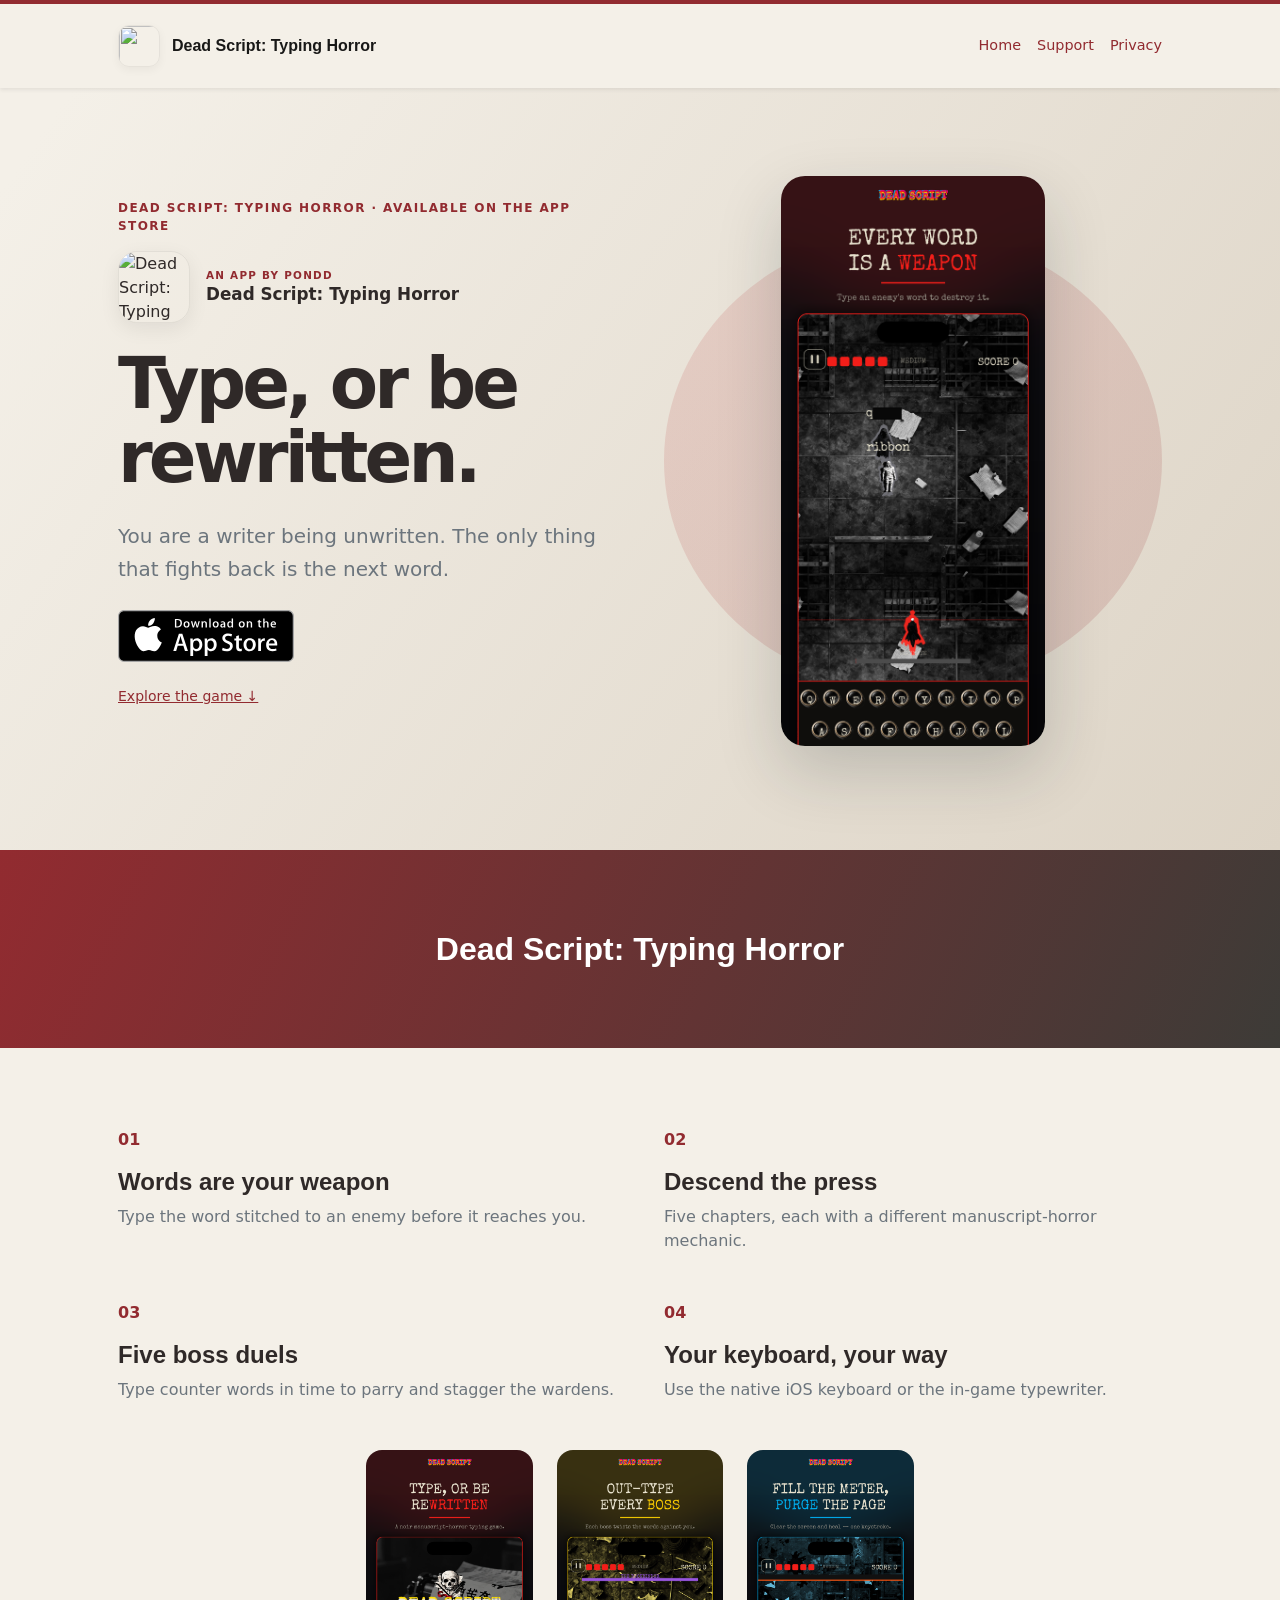
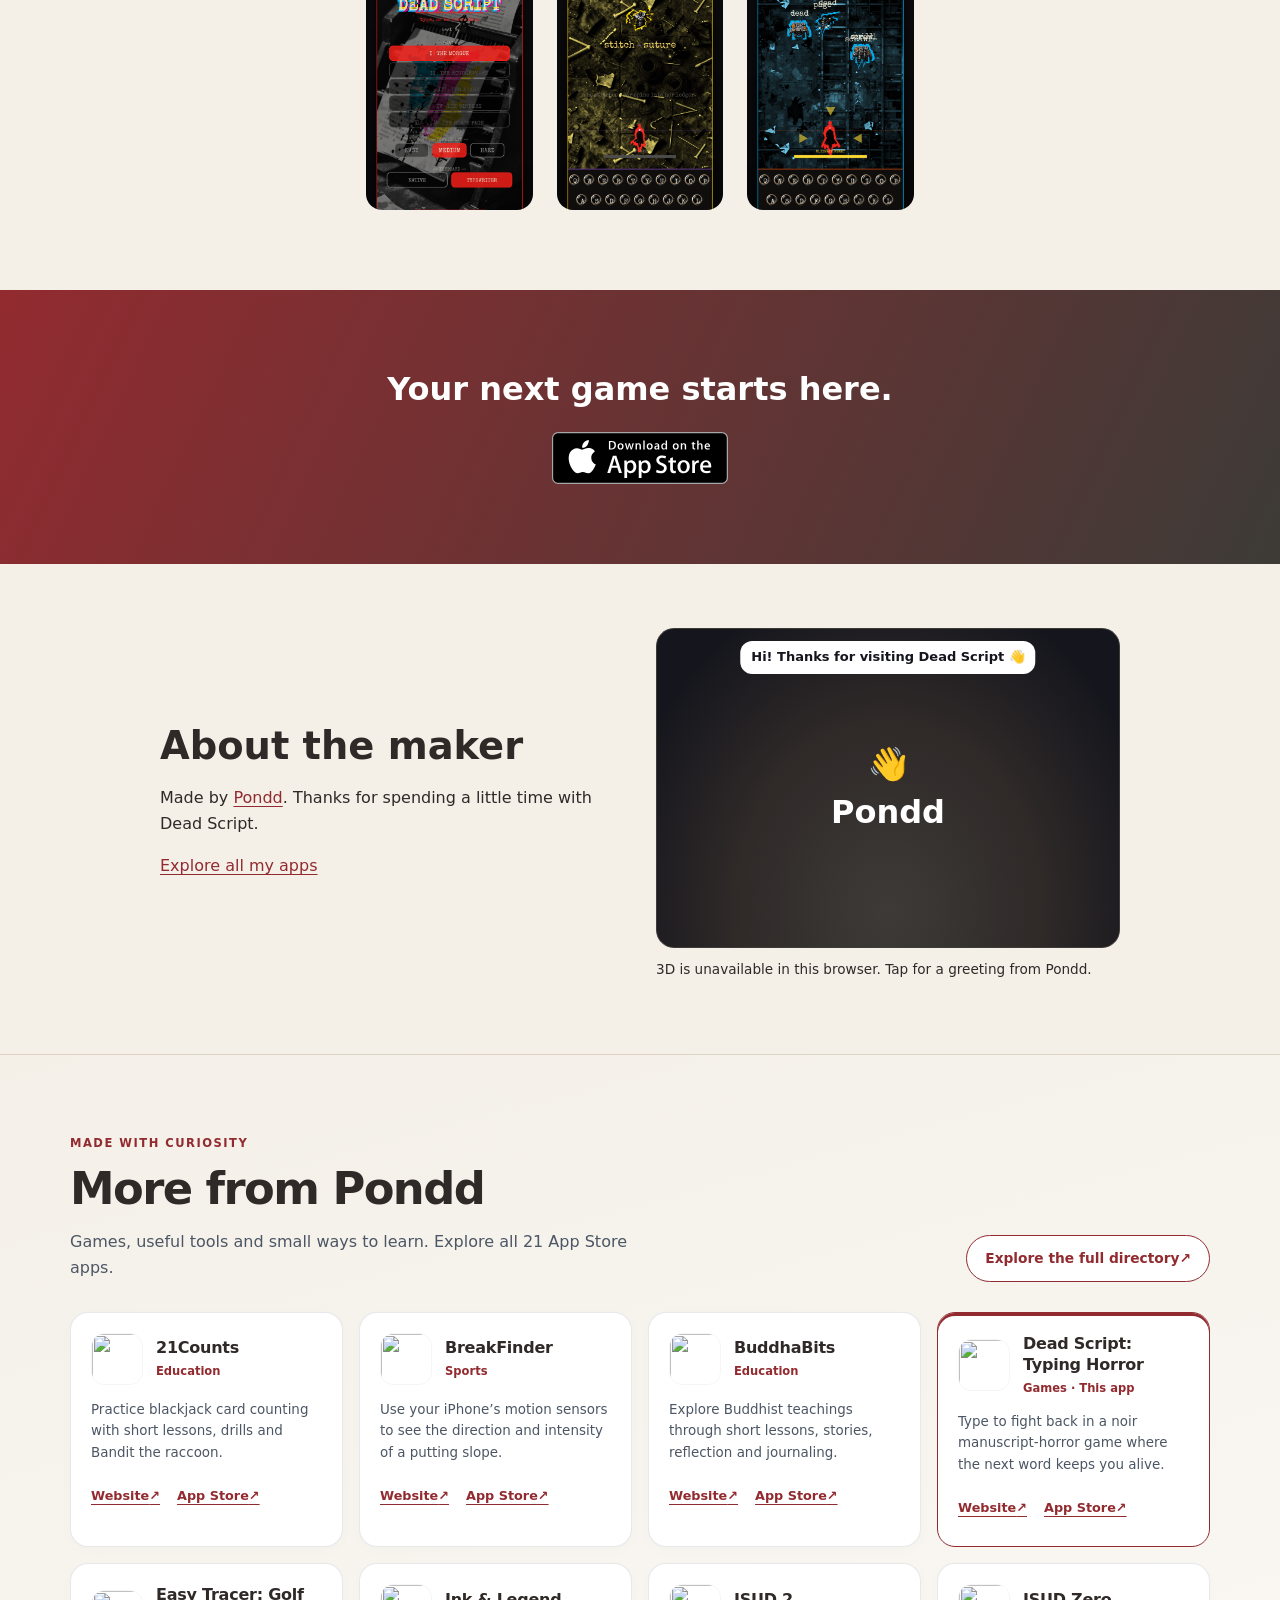
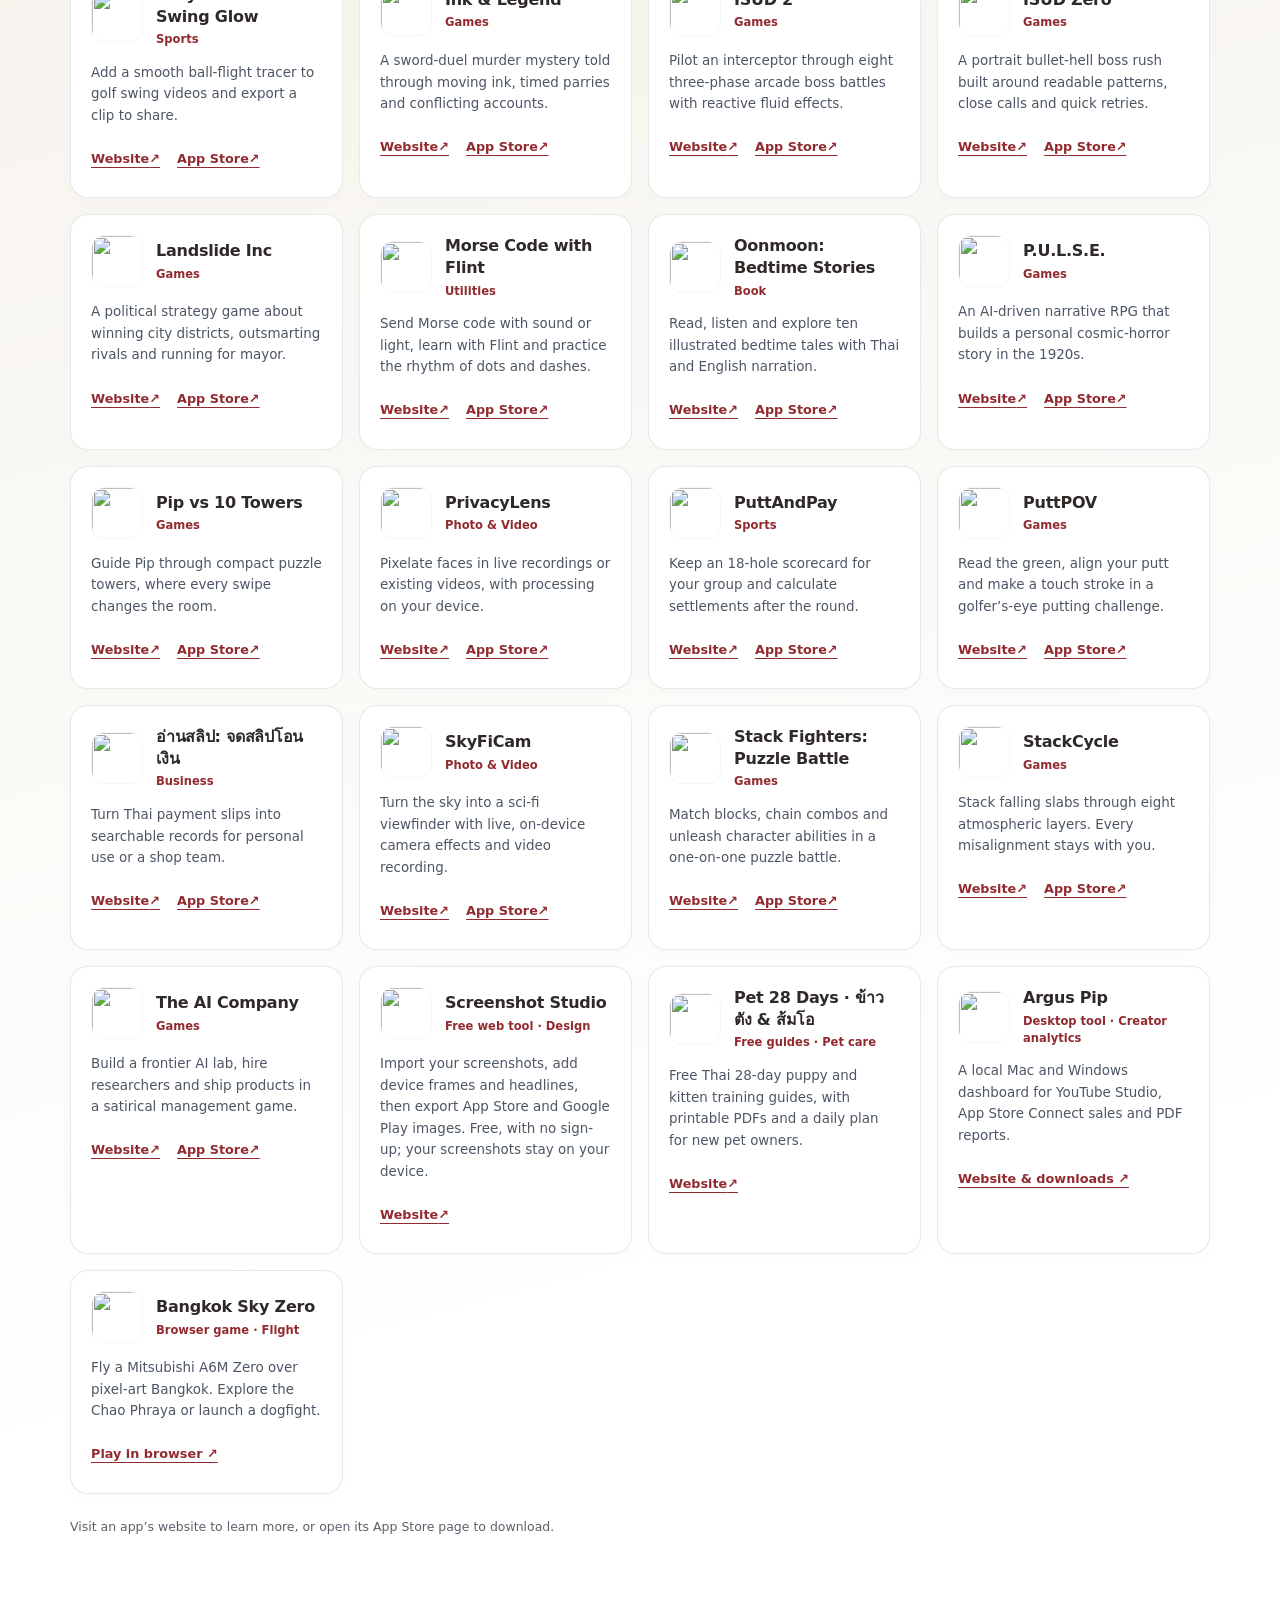
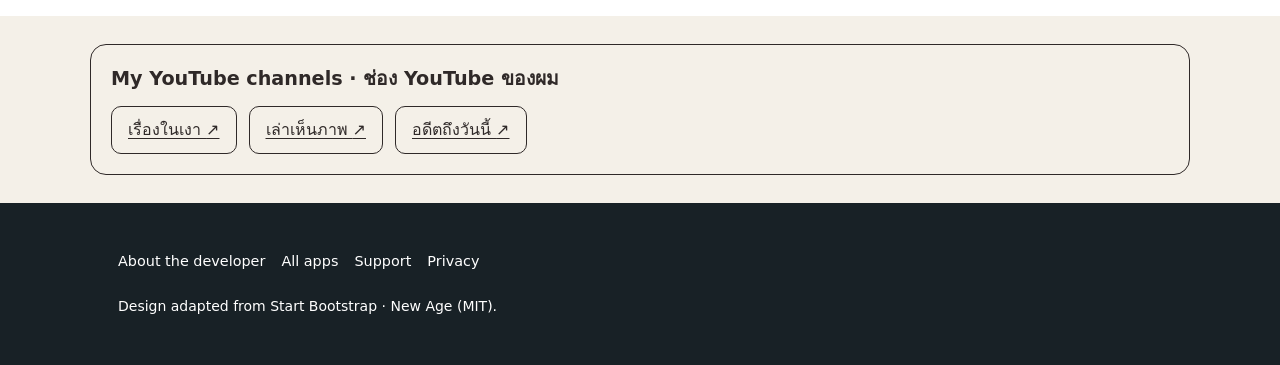
==== commit 6665de65: "Link collection to Argus Pip website and add dancing Easter egg" ====
--- a/index.html
+++ b/index.html
@@ -10,7 +10,7 @@
 <section class="pondd-about" id="about" data-pondd-character data-character-locale="en" aria-label="About the maker"><div class="pondd-about-inner"><div><h2>About the maker</h2><p>Made by <a href="https://pond1982.github.io/Pondd-Page/">Pondd</a>. Thanks for spending a little time with Dead Script.</p><p><a href="https://pond1982.github.io/Pondd-Page/index.html#apps">Explore all my apps</a></p></div><div><button class="pondd-character-stage" type="button" aria-label="Change Pondd’s dance" aria-describedby="pondd-character-hint"><span class="pondd-character-fallback" aria-hidden="true">👋<br>Pondd</span><span class="bubble" role="status" aria-live="polite">Hi! Thanks for visiting Dead Script 👋</span></button><p class="pondd-character-hint" id="pondd-character-hint">Tap the character or press Enter to change the dance.</p><button class="pondd-character-pause" type="button" aria-pressed="false" hidden>Pause dancing</button><noscript><p>The 3D Easter egg needs JavaScript. You can still explore the rest of the site.</p></noscript></div></div><script type="application/json" class="pondd-character-lines">["Hi! Thanks for visiting Dead Script 👋", "Tap me to change the dance!", "ขอบคุณที่แวะมาครับ 🙏", "A little dance before the next scare.", "Like it? Explore my other apps ♥", "One more spin!"]</script></section>
 <!-- Pondd character end -->
 <!-- APP FAMILY START -->
-<section class="app-family" id="more-apps" aria-labelledby="app-family-title"><div class="app-family-inner"><div class="app-family-heading"><div><p class="app-family-kicker">Made with curiosity</p><h2 id="app-family-title">More from Pondd</h2><p class="app-family-intro">Games, useful tools and small ways to learn. Explore all 21 App Store apps.</p></div><a class="app-family-directory" href="https://pond1982.github.io/Pondd-Page/apps.html">Explore the full directory <span aria-hidden="true">↗</span></a></div><ul class="app-family-list" role="list"><li class="app-family-item" data-app-id="6763789288"><article aria-labelledby="family-6763789288"><div class="app-family-card-top"><img class="app-family-icon" src="https://pond1982.github.io/Pondd-Page/assets/app-icons/6763789288.webp" width="52" height="52" alt="" decoding="async" loading="lazy"><div><h3 id="family-6763789288">21Counts</h3><p class="app-family-meta">Education</p></div></div><p class="app-family-summary" lang="en">Practice blackjack card counting with short lessons, drills and Bandit the raccoon.</p><div class="app-family-links"><a href="https://pond1982.github.io/21Counts-Web/" aria-label="21Counts website">Website <span aria-hidden="true">↗</span></a><a href="https://apps.apple.com/gb/app/21counts/id6763789288" aria-label="21Counts on the App Store">App Store <span aria-hidden="true">↗</span></a></div></article></li><li class="app-family-item" data-app-id="6752389773"><article aria-labelledby="family-6752389773"><div class="app-family-card-top"><img class="app-family-icon" src="https://pond1982.github.io/Pondd-Page/assets/app-icons/6752389773.webp" width="52" height="52" alt="" decoding="async" loading="lazy"><div><h3 id="family-6752389773">BreakFinder</h3><p class="app-family-meta">Sports</p></div></div><p class="app-family-summary" lang="en">Use your iPhone’s motion sensors to see the direction and intensity of a putting slope.</p><div class="app-family-links"><a href="https://breakfinderweb.pages.dev/" aria-label="BreakFinder website">Website <span aria-hidden="true">↗</span></a><a href="https://apps.apple.com/gb/app/breakfinder/id6752389773" aria-label="BreakFinder on the App Store">App Store <span aria-hidden="true">↗</span></a></div></article></li><li class="app-family-item" data-app-id="6764710521"><article aria-labelledby="family-6764710521"><div class="app-family-card-top"><img class="app-family-icon" src="https://pond1982.github.io/Pondd-Page/assets/app-icons/6764710521.webp" width="52" height="52" alt="" decoding="async" loading="lazy"><div><h3 id="family-6764710521">BuddhaBits</h3><p class="app-family-meta">Education</p></div></div><p class="app-family-summary" lang="en">Explore Buddhist teachings through short lessons, stories, reflection and journaling.</p><div class="app-family-links"><a href="https://pond1982.github.io/BuddhaBits-web/index.html" aria-label="BuddhaBits website">Website <span aria-hidden="true">↗</span></a><a href="https://apps.apple.com/gb/app/buddhabits/id6764710521" aria-label="BuddhaBits on the App Store">App Store <span aria-hidden="true">↗</span></a></div></article></li><li class="app-family-item is-current" data-app-id="6775353218"><article aria-labelledby="family-6775353218"><div class="app-family-card-top"><img class="app-family-icon" src="https://pond1982.github.io/Pondd-Page/assets/app-icons/6775353218.webp" width="52" height="52" alt="" decoding="async" loading="lazy"><div><h3 id="family-6775353218">Dead Script: Typing Horror</h3><p class="app-family-meta">Games · This app</p></div></div><p class="app-family-summary" lang="en">Type to fight back in a noir manuscript-horror game where the next word keeps you alive.</p><div class="app-family-links"><a href="https://pond1982.github.io/iosdeadscriptweb/index.html" aria-label="Dead Script: Typing Horror website">Website <span aria-hidden="true">↗</span></a><a href="https://apps.apple.com/gb/app/dead-script-typing-horror/id6775353218" aria-label="Dead Script: Typing Horror on the App Store">App Store <span aria-hidden="true">↗</span></a></div></article></li><li class="app-family-item" data-app-id="6753145486"><article aria-labelledby="family-6753145486"><div class="app-family-card-top"><img class="app-family-icon" src="https://pond1982.github.io/Pondd-Page/assets/app-icons/6753145486.webp" width="52" height="52" alt="" decoding="async" loading="lazy"><div><h3 id="family-6753145486">Easy Tracer: Golf Swing Glow</h3><p class="app-family-meta">Sports</p></div></div><p class="app-family-summary" lang="en">Add a smooth ball-flight tracer to golf swing videos and export a clip to share.</p><div class="app-family-links"><a href="https://easy-tracer-web.pages.dev/" aria-label="Easy Tracer: Golf Swing Glow website">Website <span aria-hidden="true">↗</span></a><a href="https://apps.apple.com/gb/app/easy-tracer-golf-swing-glow/id6753145486" aria-label="Easy Tracer: Golf Swing Glow on the App Store">App Store <span aria-hidden="true">↗</span></a></div></article></li><li class="app-family-item" data-app-id="6830747339"><article aria-labelledby="family-6830747339"><div class="app-family-card-top"><img class="app-family-icon" src="https://pond1982.github.io/Pondd-Page/assets/app-icons/6830747339.webp" width="52" height="52" alt="" decoding="async" loading="lazy"><div><h3 id="family-6830747339">Ink &amp; Legend</h3><p class="app-family-meta">Games</p></div></div><p class="app-family-summary" lang="en">A sword-duel murder mystery told through moving ink, timed parries and conflicting accounts.</p><div class="app-family-links"><a href="https://pond1982.github.io/ink-and-legend-site/" aria-label="Ink &amp; Legend website">Website <span aria-hidden="true">↗</span></a><a href="https://apps.apple.com/gb/app/ink-legend/id6830747339" aria-label="Ink &amp; Legend on the App Store">App Store <span aria-hidden="true">↗</span></a></div></article></li><li class="app-family-item" data-app-id="6824559010"><article aria-labelledby="family-6824559010"><div class="app-family-card-top"><img class="app-family-icon" src="https://pond1982.github.io/Pondd-Page/assets/app-icons/6824559010.webp" width="52" height="52" alt="" decoding="async" loading="lazy"><div><h3 id="family-6824559010">ISUD 2</h3><p class="app-family-meta">Games</p></div></div><p class="app-family-summary" lang="en">Pilot an interceptor through eight three-phase arcade boss battles with reactive fluid effects.</p><div class="app-family-links"><a href="https://pond1982.github.io/ISUD-Website/isud2-support.html" aria-label="ISUD 2 website">Website <span aria-hidden="true">↗</span></a><a href="https://apps.apple.com/gb/app/isud-2/id6824559010" aria-label="ISUD 2 on the App Store">App Store <span aria-hidden="true">↗</span></a></div></article></li><li class="app-family-item" data-app-id="6765926399"><article aria-labelledby="family-6765926399"><div class="app-family-card-top"><img class="app-family-icon" src="https://pond1982.github.io/Pondd-Page/assets/app-icons/6765926399.webp" width="52" height="52" alt="" decoding="async" loading="lazy"><div><h3 id="family-6765926399">ISUD Zero</h3><p class="app-family-meta">Games</p></div></div><p class="app-family-summary" lang="en">A portrait bullet-hell boss rush built around readable patterns, close calls and quick retries.</p><div class="app-family-links"><a href="https://pond1982.github.io/ISUD-Website/" aria-label="ISUD Zero website">Website <span aria-hidden="true">↗</span></a><a href="https://apps.apple.com/gb/app/isud-zero/id6765926399" aria-label="ISUD Zero on the App Store">App Store <span aria-hidden="true">↗</span></a></div></article></li><li class="app-family-item" data-app-id="6761601860"><article aria-labelledby="family-6761601860"><div class="app-family-card-top"><img class="app-family-icon" src="https://pond1982.github.io/Pondd-Page/assets/app-icons/6761601860.webp" width="52" height="52" alt="" decoding="async" loading="lazy"><div><h3 id="family-6761601860">Landslide Inc</h3><p class="app-family-meta">Games</p></div></div><p class="app-family-summary" lang="en">A political strategy game about winning city districts, outsmarting rivals and running for mayor.</p><div class="app-family-links"><a href="https://pond1982.github.io/Landslide-Web/index.html" aria-label="Landslide Inc website">Website <span aria-hidden="true">↗</span></a><a href="https://apps.apple.com/gb/app/landslide-inc/id6761601860" aria-label="Landslide Inc on the App Store">App Store <span aria-hidden="true">↗</span></a></div></article></li><li class="app-family-item" data-app-id="6818069855"><article aria-labelledby="family-6818069855"><div class="app-family-card-top"><img class="app-family-icon" src="https://pond1982.github.io/Pondd-Page/assets/app-icons/6818069855.webp" width="52" height="52" alt="" decoding="async" loading="lazy"><div><h3 id="family-6818069855">Morse Code with Flint</h3><p class="app-family-meta">Utilities</p></div></div><p class="app-family-summary" lang="en">Send Morse code with sound or light, learn with Flint and practice the rhythm of dots and dashes.</p><div class="app-family-links"><a href="https://pond1982.github.io/Morse-Support-Site/" aria-label="Morse Code with Flint website">Website <span aria-hidden="true">↗</span></a><a href="https://apps.apple.com/gb/app/morse-code-with-flint/id6818069855" aria-label="Morse Code with Flint on the App Store">App Store <span aria-hidden="true">↗</span></a></div></article></li><li class="app-family-item" data-app-id="6821338637"><article aria-labelledby="family-6821338637"><div class="app-family-card-top"><img class="app-family-icon" src="https://pond1982.github.io/Pondd-Page/assets/app-icons/6821338637.webp" width="52" height="52" alt="" decoding="async" loading="lazy"><div><h3 id="family-6821338637">Oonmoon: Bedtime Stories</h3><p class="app-family-meta">Book</p></div></div><p class="app-family-summary" lang="en">Read, listen and explore ten illustrated bedtime tales with Thai and English narration.</p><div class="app-family-links"><a href="https://pond1982.github.io/Oonmoon-Website/en/" aria-label="Oonmoon: Bedtime Stories website">Website <span aria-hidden="true">↗</span></a><a href="https://apps.apple.com/gb/app/oonmoon-bedtime-stories/id6821338637" aria-label="Oonmoon: Bedtime Stories on the App Store">App Store <span aria-hidden="true">↗</span></a></div></article></li><li class="app-family-item" data-app-id="6762054116"><article aria-labelledby="family-6762054116"><div class="app-family-card-top"><img class="app-family-icon" src="https://pond1982.github.io/Pondd-Page/assets/app-icons/6762054116.webp" width="52" height="52" alt="" decoding="async" loading="lazy"><div><h3 id="family-6762054116">P.U.L.S.E.</h3><p class="app-family-meta">Games</p></div></div><p class="app-family-summary" lang="en">An AI-driven narrative RPG that builds a personal cosmic-horror story in the 1920s.</p><div class="app-family-links"><a href="https://pulse-web-5vx.pages.dev/" aria-label="P.U.L.S.E. website">Website <span aria-hidden="true">↗</span></a><a href="https://apps.apple.com/gb/app/p-u-l-s-e/id6762054116" aria-label="P.U.L.S.E. on the App Store">App Store <span aria-hidden="true">↗</span></a></div></article></li><li class="app-family-item" data-app-id="6766553847"><article aria-labelledby="family-6766553847"><div class="app-family-card-top"><img class="app-family-icon" src="https://pond1982.github.io/Pondd-Page/assets/app-icons/6766553847.webp" width="52" height="52" alt="" decoding="async" loading="lazy"><div><h3 id="family-6766553847">Pip vs 10 Towers</h3><p class="app-family-meta">Games</p></div></div><p class="app-family-summary" lang="en">Guide Pip through compact puzzle towers, where every swipe changes the room.</p><div class="app-family-links"><a href="https://pond1982.github.io/StepBlade-Website/index.html" aria-label="Pip vs 10 Towers website">Website <span aria-hidden="true">↗</span></a><a href="https://apps.apple.com/gb/app/pip-vs-10-towers/id6766553847" aria-label="Pip vs 10 Towers on the App Store">App Store <span aria-hidden="true">↗</span></a></div></article></li><li class="app-family-item" data-app-id="6752596764"><article aria-labelledby="family-6752596764"><div class="app-family-card-top"><img class="app-family-icon" src="https://pond1982.github.io/Pondd-Page/assets/app-icons/6752596764.webp" width="52" height="52" alt="" decoding="async" loading="lazy"><div><h3 id="family-6752596764">PrivacyLens</h3><p class="app-family-meta">Photo &amp; Video</p></div></div><p class="app-family-summary" lang="en">Pixelate faces in live recordings or existing videos, with processing on your device.</p><div class="app-family-links"><a href="https://privacylensweb.pages.dev/" aria-label="PrivacyLens website">Website <span aria-hidden="true">↗</span></a><a href="https://apps.apple.com/gb/app/privacylens/id6752596764" aria-label="PrivacyLens on the App Store">App Store <span aria-hidden="true">↗</span></a></div></article></li><li class="app-family-item" data-app-id="6752640120"><article aria-labelledby="family-6752640120"><div class="app-family-card-top"><img class="app-family-icon" src="https://pond1982.github.io/Pondd-Page/assets/app-icons/6752640120.webp" width="52" height="52" alt="" decoding="async" loading="lazy"><div><h3 id="family-6752640120">PuttAndPay</h3><p class="app-family-meta">Sports</p></div></div><p class="app-family-summary" lang="en">Keep an 18-hole scorecard for your group and calculate settlements after the round.</p><div class="app-family-links"><a href="https://puttandpayweb.pages.dev/" aria-label="PuttAndPay website">Website <span aria-hidden="true">↗</span></a><a href="https://apps.apple.com/gb/app/puttandpay/id6752640120" aria-label="PuttAndPay on the App Store">App Store <span aria-hidden="true">↗</span></a></div></article></li><li class="app-family-item" data-app-id="6771718899"><article aria-labelledby="family-6771718899"><div class="app-family-card-top"><img class="app-family-icon" src="https://pond1982.github.io/Pondd-Page/assets/app-icons/6771718899.webp" width="52" height="52" alt="" decoding="async" loading="lazy"><div><h3 id="family-6771718899">PuttPOV</h3><p class="app-family-meta">Games</p></div></div><p class="app-family-summary" lang="en">Read the green, align your putt and make a touch stroke in a golfer’s-eye putting challenge.</p><div class="app-family-links"><a href="https://pond1982.github.io/PuttPOV-Website/" aria-label="PuttPOV website">Website <span aria-hidden="true">↗</span></a><a href="https://apps.apple.com/gb/app/puttpov/id6771718899" aria-label="PuttPOV on the App Store">App Store <span aria-hidden="true">↗</span></a></div></article></li><li class="app-family-item" data-app-id="6765605900"><article aria-labelledby="family-6765605900"><div class="app-family-card-top"><img class="app-family-icon" src="https://pond1982.github.io/Pondd-Page/assets/app-icons/6765605900.webp" width="52" height="52" alt="" decoding="async" loading="lazy"><div><h3 id="family-6765605900">อ่านสลิป: จดสลิปโอนเงิน</h3><p class="app-family-meta">Business</p></div></div><p class="app-family-summary" lang="en">Turn Thai payment slips into searchable records for personal use or a shop team.</p><div class="app-family-links"><a href="https://pond1982.github.io/ReadSlipWebsite/index.html" aria-label="อ่านสลิป: จดสลิปโอนเงิน website">Website <span aria-hidden="true">↗</span></a><a href="https://apps.apple.com/gb/app/%E0%B8%AD-%E0%B8%B2%E0%B8%99%E0%B8%AA%E0%B8%A5-%E0%B8%9B-%E0%B8%88%E0%B8%94%E0%B8%AA%E0%B8%A5-%E0%B8%9B%E0%B9%82%E0%B8%AD%E0%B8%99%E0%B9%80%E0%B8%87-%E0%B8%99/id6765605900" aria-label="อ่านสลิป: จดสลิปโอนเงิน on the App Store">App Store <span aria-hidden="true">↗</span></a></div></article></li><li class="app-family-item" data-app-id="6773614646"><article aria-labelledby="family-6773614646"><div class="app-family-card-top"><img class="app-family-icon" src="https://pond1982.github.io/Pondd-Page/assets/app-icons/6773614646.webp" width="52" height="52" alt="" decoding="async" loading="lazy"><div><h3 id="family-6773614646">SkyFiCam</h3><p class="app-family-meta">Photo &amp; Video</p></div></div><p class="app-family-summary" lang="en">Turn the sky into a sci-fi viewfinder with live, on-device camera effects and video recording.</p><div class="app-family-links"><a href="https://pond1982.github.io/SkyFiWeb/" aria-label="SkyFiCam website">Website <span aria-hidden="true">↗</span></a><a href="https://apps.apple.com/gb/app/skyficam/id6773614646" aria-label="SkyFiCam on the App Store">App Store <span aria-hidden="true">↗</span></a></div></article></li><li class="app-family-item" data-app-id="6762288266"><article aria-labelledby="family-6762288266"><div class="app-family-card-top"><img class="app-family-icon" src="https://pond1982.github.io/Pondd-Page/assets/app-icons/6762288266.webp" width="52" height="52" alt="" decoding="async" loading="lazy"><div><h3 id="family-6762288266">Stack Fighters: Puzzle Battle</h3><p class="app-family-meta">Games</p></div></div><p class="app-family-summary" lang="en">Match blocks, chain combos and unleash character abilities in a one-on-one puzzle battle.</p><div class="app-family-links"><a href="https://pond1982.github.io/stackfighters-site/index.html" aria-label="Stack Fighters: Puzzle Battle website">Website <span aria-hidden="true">↗</span></a><a href="https://apps.apple.com/gb/app/stack-fighters-puzzle-battle/id6762288266" aria-label="Stack Fighters: Puzzle Battle on the App Store">App Store <span aria-hidden="true">↗</span></a></div></article></li><li class="app-family-item" data-app-id="6764340971"><article aria-labelledby="family-6764340971"><div class="app-family-card-top"><img class="app-family-icon" src="https://pond1982.github.io/Pondd-Page/assets/app-icons/6764340971.webp" width="52" height="52" alt="" decoding="async" loading="lazy"><div><h3 id="family-6764340971">StackCycle</h3><p class="app-family-meta">Games</p></div></div><p class="app-family-summary" lang="en">Stack falling slabs through eight atmospheric layers. Every misalignment stays with you.</p><div class="app-family-links"><a href="https://pond1982.github.io/stackcycle---web/" aria-label="StackCycle website">Website <span aria-hidden="true">↗</span></a><a href="https://apps.apple.com/gb/app/stackcycle/id6764340971" aria-label="StackCycle on the App Store">App Store <span aria-hidden="true">↗</span></a></div></article></li><li class="app-family-item" data-app-id="6777710816"><article aria-labelledby="family-6777710816"><div class="app-family-card-top"><img class="app-family-icon" src="https://pond1982.github.io/Pondd-Page/assets/app-icons/6777710816.webp" width="52" height="52" alt="" decoding="async" loading="lazy"><div><h3 id="family-6777710816">The AI Company</h3><p class="app-family-meta">Games</p></div></div><p class="app-family-summary" lang="en">Build a frontier AI lab, hire researchers and ship products in a satirical management game.</p><div class="app-family-links"><a href="https://pond1982.github.io/TheAiCompanyWeb/" aria-label="The AI Company website">Website <span aria-hidden="true">↗</span></a><a href="https://apps.apple.com/gb/app/the-ai-company/id6777710816" aria-label="The AI Company on the App Store">App Store <span aria-hidden="true">↗</span></a></div></article></li><li class="app-family-item" data-app-id="screenshot-studio"><article aria-labelledby="family-screenshot-studio"><div class="app-family-card-top"><img class="app-family-icon" src="https://pond1982.github.io/Pondd-Page/assets/app-icons/screenshot-studio.svg" width="52" height="52" alt="" decoding="async" loading="lazy"><div><h3 id="family-screenshot-studio">Screenshot Studio</h3><p class="app-family-meta">Free web tool · Design</p></div></div><p class="app-family-summary" lang="en">Import your screenshots, add device frames and headlines, then export App Store and Google Play images. Free, with no sign-up; your screenshots stay on your device.</p><div class="app-family-links"><a href="https://pond1982.github.io/screenshot-studio/">Website <span aria-hidden="true">↗</span></a></div></article></li><li class="app-family-item" data-app-id="pet-28-days"><article aria-labelledby="family-pet-28-days"><div class="app-family-card-top"><img class="app-family-icon" src="https://pond1982.github.io/Pondd-Page/assets/app-icons/pet-28-days.png" width="52" height="52" alt="" decoding="async" loading="lazy"><div><h3 id="family-pet-28-days">Pet 28 Days · ข้าวตัง &amp; ส้มโอ</h3><p class="app-family-meta">Free guides · Pet care</p></div></div><p class="app-family-summary" lang="en">Free Thai 28-day puppy and kitten training guides, with printable PDFs and a daily plan for new pet owners.</p><div class="app-family-links"><a href="https://pond1982.github.io/pet-28-days/">Website <span aria-hidden="true">↗</span></a></div></article></li><li class="app-family-item" data-app-id="creator-dashboard-desktop"><article aria-labelledby="family-creator-dashboard-desktop"><div class="app-family-card-top"><img class="app-family-icon" src="https://pond1982.github.io/Pondd-Page/assets/app-icons/creator-dashboard.png" width="52" height="52" alt="" loading="lazy"><div><h3 id="family-creator-dashboard-desktop">Argus Pip</h3><p class="app-family-meta">Desktop tool · Creator analytics</p></div></div><p class="app-family-summary">A local Mac and Windows dashboard for YouTube Studio, App Store Connect sales and PDF reports.</p><div class="app-family-links"><a href="https://github.com/pond1982/creator-dashboard-desktop">Project &amp; downloads ↗</a></div></article></li><li class="app-family-item" data-app-id="bangkok-sky-zero"><article aria-labelledby="family-bangkok-sky-zero"><div class="app-family-card-top"><img class="app-family-icon" src="https://pond1982.github.io/Pondd-Page/assets/app-icons/bangkok-sky-zero.png" width="52" height="52" alt="" loading="lazy"><div><h3 id="family-bangkok-sky-zero">Bangkok Sky Zero</h3><p class="app-family-meta">Browser game · Flight</p></div></div><p class="app-family-summary">Fly a Mitsubishi A6M Zero over pixel-art Bangkok. Explore the Chao Phraya or launch a dogfight.</p><div class="app-family-links"><a href="https://pond1982.github.io/bangkok-sky-zero/">Play in browser ↗</a></div></article></li></ul><p class="app-family-note">Visit an app’s website to learn more, or open its App Store page to download.</p></div></section>
+<section class="app-family" id="more-apps" aria-labelledby="app-family-title"><div class="app-family-inner"><div class="app-family-heading"><div><p class="app-family-kicker">Made with curiosity</p><h2 id="app-family-title">More from Pondd</h2><p class="app-family-intro">Games, useful tools and small ways to learn. Explore all 21 App Store apps.</p></div><a class="app-family-directory" href="https://pond1982.github.io/Pondd-Page/apps.html">Explore the full directory <span aria-hidden="true">↗</span></a></div><ul class="app-family-list" role="list"><li class="app-family-item" data-app-id="6763789288"><article aria-labelledby="family-6763789288"><div class="app-family-card-top"><img class="app-family-icon" src="https://pond1982.github.io/Pondd-Page/assets/app-icons/6763789288.webp" width="52" height="52" alt="" decoding="async" loading="lazy"><div><h3 id="family-6763789288">21Counts</h3><p class="app-family-meta">Education</p></div></div><p class="app-family-summary" lang="en">Practice blackjack card counting with short lessons, drills and Bandit the raccoon.</p><div class="app-family-links"><a href="https://pond1982.github.io/21Counts-Web/" aria-label="21Counts website">Website <span aria-hidden="true">↗</span></a><a href="https://apps.apple.com/gb/app/21counts/id6763789288" aria-label="21Counts on the App Store">App Store <span aria-hidden="true">↗</span></a></div></article></li><li class="app-family-item" data-app-id="6752389773"><article aria-labelledby="family-6752389773"><div class="app-family-card-top"><img class="app-family-icon" src="https://pond1982.github.io/Pondd-Page/assets/app-icons/6752389773.webp" width="52" height="52" alt="" decoding="async" loading="lazy"><div><h3 id="family-6752389773">BreakFinder</h3><p class="app-family-meta">Sports</p></div></div><p class="app-family-summary" lang="en">Use your iPhone’s motion sensors to see the direction and intensity of a putting slope.</p><div class="app-family-links"><a href="https://breakfinderweb.pages.dev/" aria-label="BreakFinder website">Website <span aria-hidden="true">↗</span></a><a href="https://apps.apple.com/gb/app/breakfinder/id6752389773" aria-label="BreakFinder on the App Store">App Store <span aria-hidden="true">↗</span></a></div></article></li><li class="app-family-item" data-app-id="6764710521"><article aria-labelledby="family-6764710521"><div class="app-family-card-top"><img class="app-family-icon" src="https://pond1982.github.io/Pondd-Page/assets/app-icons/6764710521.webp" width="52" height="52" alt="" decoding="async" loading="lazy"><div><h3 id="family-6764710521">BuddhaBits</h3><p class="app-family-meta">Education</p></div></div><p class="app-family-summary" lang="en">Explore Buddhist teachings through short lessons, stories, reflection and journaling.</p><div class="app-family-links"><a href="https://pond1982.github.io/BuddhaBits-web/index.html" aria-label="BuddhaBits website">Website <span aria-hidden="true">↗</span></a><a href="https://apps.apple.com/gb/app/buddhabits/id6764710521" aria-label="BuddhaBits on the App Store">App Store <span aria-hidden="true">↗</span></a></div></article></li><li class="app-family-item is-current" data-app-id="6775353218"><article aria-labelledby="family-6775353218"><div class="app-family-card-top"><img class="app-family-icon" src="https://pond1982.github.io/Pondd-Page/assets/app-icons/6775353218.webp" width="52" height="52" alt="" decoding="async" loading="lazy"><div><h3 id="family-6775353218">Dead Script: Typing Horror</h3><p class="app-family-meta">Games · This app</p></div></div><p class="app-family-summary" lang="en">Type to fight back in a noir manuscript-horror game where the next word keeps you alive.</p><div class="app-family-links"><a href="https://pond1982.github.io/iosdeadscriptweb/index.html" aria-label="Dead Script: Typing Horror website">Website <span aria-hidden="true">↗</span></a><a href="https://apps.apple.com/gb/app/dead-script-typing-horror/id6775353218" aria-label="Dead Script: Typing Horror on the App Store">App Store <span aria-hidden="true">↗</span></a></div></article></li><li class="app-family-item" data-app-id="6753145486"><article aria-labelledby="family-6753145486"><div class="app-family-card-top"><img class="app-family-icon" src="https://pond1982.github.io/Pondd-Page/assets/app-icons/6753145486.webp" width="52" height="52" alt="" decoding="async" loading="lazy"><div><h3 id="family-6753145486">Easy Tracer: Golf Swing Glow</h3><p class="app-family-meta">Sports</p></div></div><p class="app-family-summary" lang="en">Add a smooth ball-flight tracer to golf swing videos and export a clip to share.</p><div class="app-family-links"><a href="https://easy-tracer-web.pages.dev/" aria-label="Easy Tracer: Golf Swing Glow website">Website <span aria-hidden="true">↗</span></a><a href="https://apps.apple.com/gb/app/easy-tracer-golf-swing-glow/id6753145486" aria-label="Easy Tracer: Golf Swing Glow on the App Store">App Store <span aria-hidden="true">↗</span></a></div></article></li><li class="app-family-item" data-app-id="6830747339"><article aria-labelledby="family-6830747339"><div class="app-family-card-top"><img class="app-family-icon" src="https://pond1982.github.io/Pondd-Page/assets/app-icons/6830747339.webp" width="52" height="52" alt="" decoding="async" loading="lazy"><div><h3 id="family-6830747339">Ink &amp; Legend</h3><p class="app-family-meta">Games</p></div></div><p class="app-family-summary" lang="en">A sword-duel murder mystery told through moving ink, timed parries and conflicting accounts.</p><div class="app-family-links"><a href="https://pond1982.github.io/ink-and-legend-site/" aria-label="Ink &amp; Legend website">Website <span aria-hidden="true">↗</span></a><a href="https://apps.apple.com/gb/app/ink-legend/id6830747339" aria-label="Ink &amp; Legend on the App Store">App Store <span aria-hidden="true">↗</span></a></div></article></li><li class="app-family-item" data-app-id="6824559010"><article aria-labelledby="family-6824559010"><div class="app-family-card-top"><img class="app-family-icon" src="https://pond1982.github.io/Pondd-Page/assets/app-icons/6824559010.webp" width="52" height="52" alt="" decoding="async" loading="lazy"><div><h3 id="family-6824559010">ISUD 2</h3><p class="app-family-meta">Games</p></div></div><p class="app-family-summary" lang="en">Pilot an interceptor through eight three-phase arcade boss battles with reactive fluid effects.</p><div class="app-family-links"><a href="https://pond1982.github.io/ISUD-Website/isud2-support.html" aria-label="ISUD 2 website">Website <span aria-hidden="true">↗</span></a><a href="https://apps.apple.com/gb/app/isud-2/id6824559010" aria-label="ISUD 2 on the App Store">App Store <span aria-hidden="true">↗</span></a></div></article></li><li class="app-family-item" data-app-id="6765926399"><article aria-labelledby="family-6765926399"><div class="app-family-card-top"><img class="app-family-icon" src="https://pond1982.github.io/Pondd-Page/assets/app-icons/6765926399.webp" width="52" height="52" alt="" decoding="async" loading="lazy"><div><h3 id="family-6765926399">ISUD Zero</h3><p class="app-family-meta">Games</p></div></div><p class="app-family-summary" lang="en">A portrait bullet-hell boss rush built around readable patterns, close calls and quick retries.</p><div class="app-family-links"><a href="https://pond1982.github.io/ISUD-Website/" aria-label="ISUD Zero website">Website <span aria-hidden="true">↗</span></a><a href="https://apps.apple.com/gb/app/isud-zero/id6765926399" aria-label="ISUD Zero on the App Store">App Store <span aria-hidden="true">↗</span></a></div></article></li><li class="app-family-item" data-app-id="6761601860"><article aria-labelledby="family-6761601860"><div class="app-family-card-top"><img class="app-family-icon" src="https://pond1982.github.io/Pondd-Page/assets/app-icons/6761601860.webp" width="52" height="52" alt="" decoding="async" loading="lazy"><div><h3 id="family-6761601860">Landslide Inc</h3><p class="app-family-meta">Games</p></div></div><p class="app-family-summary" lang="en">A political strategy game about winning city districts, outsmarting rivals and running for mayor.</p><div class="app-family-links"><a href="https://pond1982.github.io/Landslide-Web/index.html" aria-label="Landslide Inc website">Website <span aria-hidden="true">↗</span></a><a href="https://apps.apple.com/gb/app/landslide-inc/id6761601860" aria-label="Landslide Inc on the App Store">App Store <span aria-hidden="true">↗</span></a></div></article></li><li class="app-family-item" data-app-id="6818069855"><article aria-labelledby="family-6818069855"><div class="app-family-card-top"><img class="app-family-icon" src="https://pond1982.github.io/Pondd-Page/assets/app-icons/6818069855.webp" width="52" height="52" alt="" decoding="async" loading="lazy"><div><h3 id="family-6818069855">Morse Code with Flint</h3><p class="app-family-meta">Utilities</p></div></div><p class="app-family-summary" lang="en">Send Morse code with sound or light, learn with Flint and practice the rhythm of dots and dashes.</p><div class="app-family-links"><a href="https://pond1982.github.io/Morse-Support-Site/" aria-label="Morse Code with Flint website">Website <span aria-hidden="true">↗</span></a><a href="https://apps.apple.com/gb/app/morse-code-with-flint/id6818069855" aria-label="Morse Code with Flint on the App Store">App Store <span aria-hidden="true">↗</span></a></div></article></li><li class="app-family-item" data-app-id="6821338637"><article aria-labelledby="family-6821338637"><div class="app-family-card-top"><img class="app-family-icon" src="https://pond1982.github.io/Pondd-Page/assets/app-icons/6821338637.webp" width="52" height="52" alt="" decoding="async" loading="lazy"><div><h3 id="family-6821338637">Oonmoon: Bedtime Stories</h3><p class="app-family-meta">Book</p></div></div><p class="app-family-summary" lang="en">Read, listen and explore ten illustrated bedtime tales with Thai and English narration.</p><div class="app-family-links"><a href="https://pond1982.github.io/Oonmoon-Website/en/" aria-label="Oonmoon: Bedtime Stories website">Website <span aria-hidden="true">↗</span></a><a href="https://apps.apple.com/gb/app/oonmoon-bedtime-stories/id6821338637" aria-label="Oonmoon: Bedtime Stories on the App Store">App Store <span aria-hidden="true">↗</span></a></div></article></li><li class="app-family-item" data-app-id="6762054116"><article aria-labelledby="family-6762054116"><div class="app-family-card-top"><img class="app-family-icon" src="https://pond1982.github.io/Pondd-Page/assets/app-icons/6762054116.webp" width="52" height="52" alt="" decoding="async" loading="lazy"><div><h3 id="family-6762054116">P.U.L.S.E.</h3><p class="app-family-meta">Games</p></div></div><p class="app-family-summary" lang="en">An AI-driven narrative RPG that builds a personal cosmic-horror story in the 1920s.</p><div class="app-family-links"><a href="https://pulse-web-5vx.pages.dev/" aria-label="P.U.L.S.E. website">Website <span aria-hidden="true">↗</span></a><a href="https://apps.apple.com/gb/app/p-u-l-s-e/id6762054116" aria-label="P.U.L.S.E. on the App Store">App Store <span aria-hidden="true">↗</span></a></div></article></li><li class="app-family-item" data-app-id="6766553847"><article aria-labelledby="family-6766553847"><div class="app-family-card-top"><img class="app-family-icon" src="https://pond1982.github.io/Pondd-Page/assets/app-icons/6766553847.webp" width="52" height="52" alt="" decoding="async" loading="lazy"><div><h3 id="family-6766553847">Pip vs 10 Towers</h3><p class="app-family-meta">Games</p></div></div><p class="app-family-summary" lang="en">Guide Pip through compact puzzle towers, where every swipe changes the room.</p><div class="app-family-links"><a href="https://pond1982.github.io/StepBlade-Website/index.html" aria-label="Pip vs 10 Towers website">Website <span aria-hidden="true">↗</span></a><a href="https://apps.apple.com/gb/app/pip-vs-10-towers/id6766553847" aria-label="Pip vs 10 Towers on the App Store">App Store <span aria-hidden="true">↗</span></a></div></article></li><li class="app-family-item" data-app-id="6752596764"><article aria-labelledby="family-6752596764"><div class="app-family-card-top"><img class="app-family-icon" src="https://pond1982.github.io/Pondd-Page/assets/app-icons/6752596764.webp" width="52" height="52" alt="" decoding="async" loading="lazy"><div><h3 id="family-6752596764">PrivacyLens</h3><p class="app-family-meta">Photo &amp; Video</p></div></div><p class="app-family-summary" lang="en">Pixelate faces in live recordings or existing videos, with processing on your device.</p><div class="app-family-links"><a href="https://privacylensweb.pages.dev/" aria-label="PrivacyLens website">Website <span aria-hidden="true">↗</span></a><a href="https://apps.apple.com/gb/app/privacylens/id6752596764" aria-label="PrivacyLens on the App Store">App Store <span aria-hidden="true">↗</span></a></div></article></li><li class="app-family-item" data-app-id="6752640120"><article aria-labelledby="family-6752640120"><div class="app-family-card-top"><img class="app-family-icon" src="https://pond1982.github.io/Pondd-Page/assets/app-icons/6752640120.webp" width="52" height="52" alt="" decoding="async" loading="lazy"><div><h3 id="family-6752640120">PuttAndPay</h3><p class="app-family-meta">Sports</p></div></div><p class="app-family-summary" lang="en">Keep an 18-hole scorecard for your group and calculate settlements after the round.</p><div class="app-family-links"><a href="https://puttandpayweb.pages.dev/" aria-label="PuttAndPay website">Website <span aria-hidden="true">↗</span></a><a href="https://apps.apple.com/gb/app/puttandpay/id6752640120" aria-label="PuttAndPay on the App Store">App Store <span aria-hidden="true">↗</span></a></div></article></li><li class="app-family-item" data-app-id="6771718899"><article aria-labelledby="family-6771718899"><div class="app-family-card-top"><img class="app-family-icon" src="https://pond1982.github.io/Pondd-Page/assets/app-icons/6771718899.webp" width="52" height="52" alt="" decoding="async" loading="lazy"><div><h3 id="family-6771718899">PuttPOV</h3><p class="app-family-meta">Games</p></div></div><p class="app-family-summary" lang="en">Read the green, align your putt and make a touch stroke in a golfer’s-eye putting challenge.</p><div class="app-family-links"><a href="https://pond1982.github.io/PuttPOV-Website/" aria-label="PuttPOV website">Website <span aria-hidden="true">↗</span></a><a href="https://apps.apple.com/gb/app/puttpov/id6771718899" aria-label="PuttPOV on the App Store">App Store <span aria-hidden="true">↗</span></a></div></article></li><li class="app-family-item" data-app-id="6765605900"><article aria-labelledby="family-6765605900"><div class="app-family-card-top"><img class="app-family-icon" src="https://pond1982.github.io/Pondd-Page/assets/app-icons/6765605900.webp" width="52" height="52" alt="" decoding="async" loading="lazy"><div><h3 id="family-6765605900">อ่านสลิป: จดสลิปโอนเงิน</h3><p class="app-family-meta">Business</p></div></div><p class="app-family-summary" lang="en">Turn Thai payment slips into searchable records for personal use or a shop team.</p><div class="app-family-links"><a href="https://pond1982.github.io/ReadSlipWebsite/index.html" aria-label="อ่านสลิป: จดสลิปโอนเงิน website">Website <span aria-hidden="true">↗</span></a><a href="https://apps.apple.com/gb/app/%E0%B8%AD-%E0%B8%B2%E0%B8%99%E0%B8%AA%E0%B8%A5-%E0%B8%9B-%E0%B8%88%E0%B8%94%E0%B8%AA%E0%B8%A5-%E0%B8%9B%E0%B9%82%E0%B8%AD%E0%B8%99%E0%B9%80%E0%B8%87-%E0%B8%99/id6765605900" aria-label="อ่านสลิป: จดสลิปโอนเงิน on the App Store">App Store <span aria-hidden="true">↗</span></a></div></article></li><li class="app-family-item" data-app-id="6773614646"><article aria-labelledby="family-6773614646"><div class="app-family-card-top"><img class="app-family-icon" src="https://pond1982.github.io/Pondd-Page/assets/app-icons/6773614646.webp" width="52" height="52" alt="" decoding="async" loading="lazy"><div><h3 id="family-6773614646">SkyFiCam</h3><p class="app-family-meta">Photo &amp; Video</p></div></div><p class="app-family-summary" lang="en">Turn the sky into a sci-fi viewfinder with live, on-device camera effects and video recording.</p><div class="app-family-links"><a href="https://pond1982.github.io/SkyFiWeb/" aria-label="SkyFiCam website">Website <span aria-hidden="true">↗</span></a><a href="https://apps.apple.com/gb/app/skyficam/id6773614646" aria-label="SkyFiCam on the App Store">App Store <span aria-hidden="true">↗</span></a></div></article></li><li class="app-family-item" data-app-id="6762288266"><article aria-labelledby="family-6762288266"><div class="app-family-card-top"><img class="app-family-icon" src="https://pond1982.github.io/Pondd-Page/assets/app-icons/6762288266.webp" width="52" height="52" alt="" decoding="async" loading="lazy"><div><h3 id="family-6762288266">Stack Fighters: Puzzle Battle</h3><p class="app-family-meta">Games</p></div></div><p class="app-family-summary" lang="en">Match blocks, chain combos and unleash character abilities in a one-on-one puzzle battle.</p><div class="app-family-links"><a href="https://pond1982.github.io/stackfighters-site/index.html" aria-label="Stack Fighters: Puzzle Battle website">Website <span aria-hidden="true">↗</span></a><a href="https://apps.apple.com/gb/app/stack-fighters-puzzle-battle/id6762288266" aria-label="Stack Fighters: Puzzle Battle on the App Store">App Store <span aria-hidden="true">↗</span></a></div></article></li><li class="app-family-item" data-app-id="6764340971"><article aria-labelledby="family-6764340971"><div class="app-family-card-top"><img class="app-family-icon" src="https://pond1982.github.io/Pondd-Page/assets/app-icons/6764340971.webp" width="52" height="52" alt="" decoding="async" loading="lazy"><div><h3 id="family-6764340971">StackCycle</h3><p class="app-family-meta">Games</p></div></div><p class="app-family-summary" lang="en">Stack falling slabs through eight atmospheric layers. Every misalignment stays with you.</p><div class="app-family-links"><a href="https://pond1982.github.io/stackcycle---web/" aria-label="StackCycle website">Website <span aria-hidden="true">↗</span></a><a href="https://apps.apple.com/gb/app/stackcycle/id6764340971" aria-label="StackCycle on the App Store">App Store <span aria-hidden="true">↗</span></a></div></article></li><li class="app-family-item" data-app-id="6777710816"><article aria-labelledby="family-6777710816"><div class="app-family-card-top"><img class="app-family-icon" src="https://pond1982.github.io/Pondd-Page/assets/app-icons/6777710816.webp" width="52" height="52" alt="" decoding="async" loading="lazy"><div><h3 id="family-6777710816">The AI Company</h3><p class="app-family-meta">Games</p></div></div><p class="app-family-summary" lang="en">Build a frontier AI lab, hire researchers and ship products in a satirical management game.</p><div class="app-family-links"><a href="https://pond1982.github.io/TheAiCompanyWeb/" aria-label="The AI Company website">Website <span aria-hidden="true">↗</span></a><a href="https://apps.apple.com/gb/app/the-ai-company/id6777710816" aria-label="The AI Company on the App Store">App Store <span aria-hidden="true">↗</span></a></div></article></li><li class="app-family-item" data-app-id="screenshot-studio"><article aria-labelledby="family-screenshot-studio"><div class="app-family-card-top"><img class="app-family-icon" src="https://pond1982.github.io/Pondd-Page/assets/app-icons/screenshot-studio.svg" width="52" height="52" alt="" decoding="async" loading="lazy"><div><h3 id="family-screenshot-studio">Screenshot Studio</h3><p class="app-family-meta">Free web tool · Design</p></div></div><p class="app-family-summary" lang="en">Import your screenshots, add device frames and headlines, then export App Store and Google Play images. Free, with no sign-up; your screenshots stay on your device.</p><div class="app-family-links"><a href="https://pond1982.github.io/screenshot-studio/">Website <span aria-hidden="true">↗</span></a></div></article></li><li class="app-family-item" data-app-id="pet-28-days"><article aria-labelledby="family-pet-28-days"><div class="app-family-card-top"><img class="app-family-icon" src="https://pond1982.github.io/Pondd-Page/assets/app-icons/pet-28-days.png" width="52" height="52" alt="" decoding="async" loading="lazy"><div><h3 id="family-pet-28-days">Pet 28 Days · ข้าวตัง &amp; ส้มโอ</h3><p class="app-family-meta">Free guides · Pet care</p></div></div><p class="app-family-summary" lang="en">Free Thai 28-day puppy and kitten training guides, with printable PDFs and a daily plan for new pet owners.</p><div class="app-family-links"><a href="https://pond1982.github.io/pet-28-days/">Website <span aria-hidden="true">↗</span></a></div></article></li><li class="app-family-item" data-app-id="creator-dashboard-desktop"><article aria-labelledby="family-creator-dashboard-desktop"><div class="app-family-card-top"><img class="app-family-icon" src="https://pond1982.github.io/Pondd-Page/assets/app-icons/creator-dashboard.png" width="52" height="52" alt="" loading="lazy"><div><h3 id="family-creator-dashboard-desktop">Argus Pip</h3><p class="app-family-meta">Desktop tool · Creator analytics</p></div></div><p class="app-family-summary">A local Mac and Windows dashboard for YouTube Studio, App Store Connect sales and PDF reports.</p><div class="app-family-links"><a href="https://pond1982.github.io/creator-dashboard-desktop/">Website &amp; downloads ↗</a></div></article></li><li class="app-family-item" data-app-id="bangkok-sky-zero"><article aria-labelledby="family-bangkok-sky-zero"><div class="app-family-card-top"><img class="app-family-icon" src="https://pond1982.github.io/Pondd-Page/assets/app-icons/bangkok-sky-zero.png" width="52" height="52" alt="" loading="lazy"><div><h3 id="family-bangkok-sky-zero">Bangkok Sky Zero</h3><p class="app-family-meta">Browser game · Flight</p></div></div><p class="app-family-summary">Fly a Mitsubishi A6M Zero over pixel-art Bangkok. Explore the Chao Phraya or launch a dogfight.</p><div class="app-family-links"><a href="https://pond1982.github.io/bangkok-sky-zero/">Play in browser ↗</a></div></article></li></ul><p class="app-family-note">Visit an app’s website to learn more, or open its App Store page to download.</p></div></section>
 <!-- APP FAMILY END -->
 <!-- PONDD YOUTUBE CHANNELS START -->
 <style>
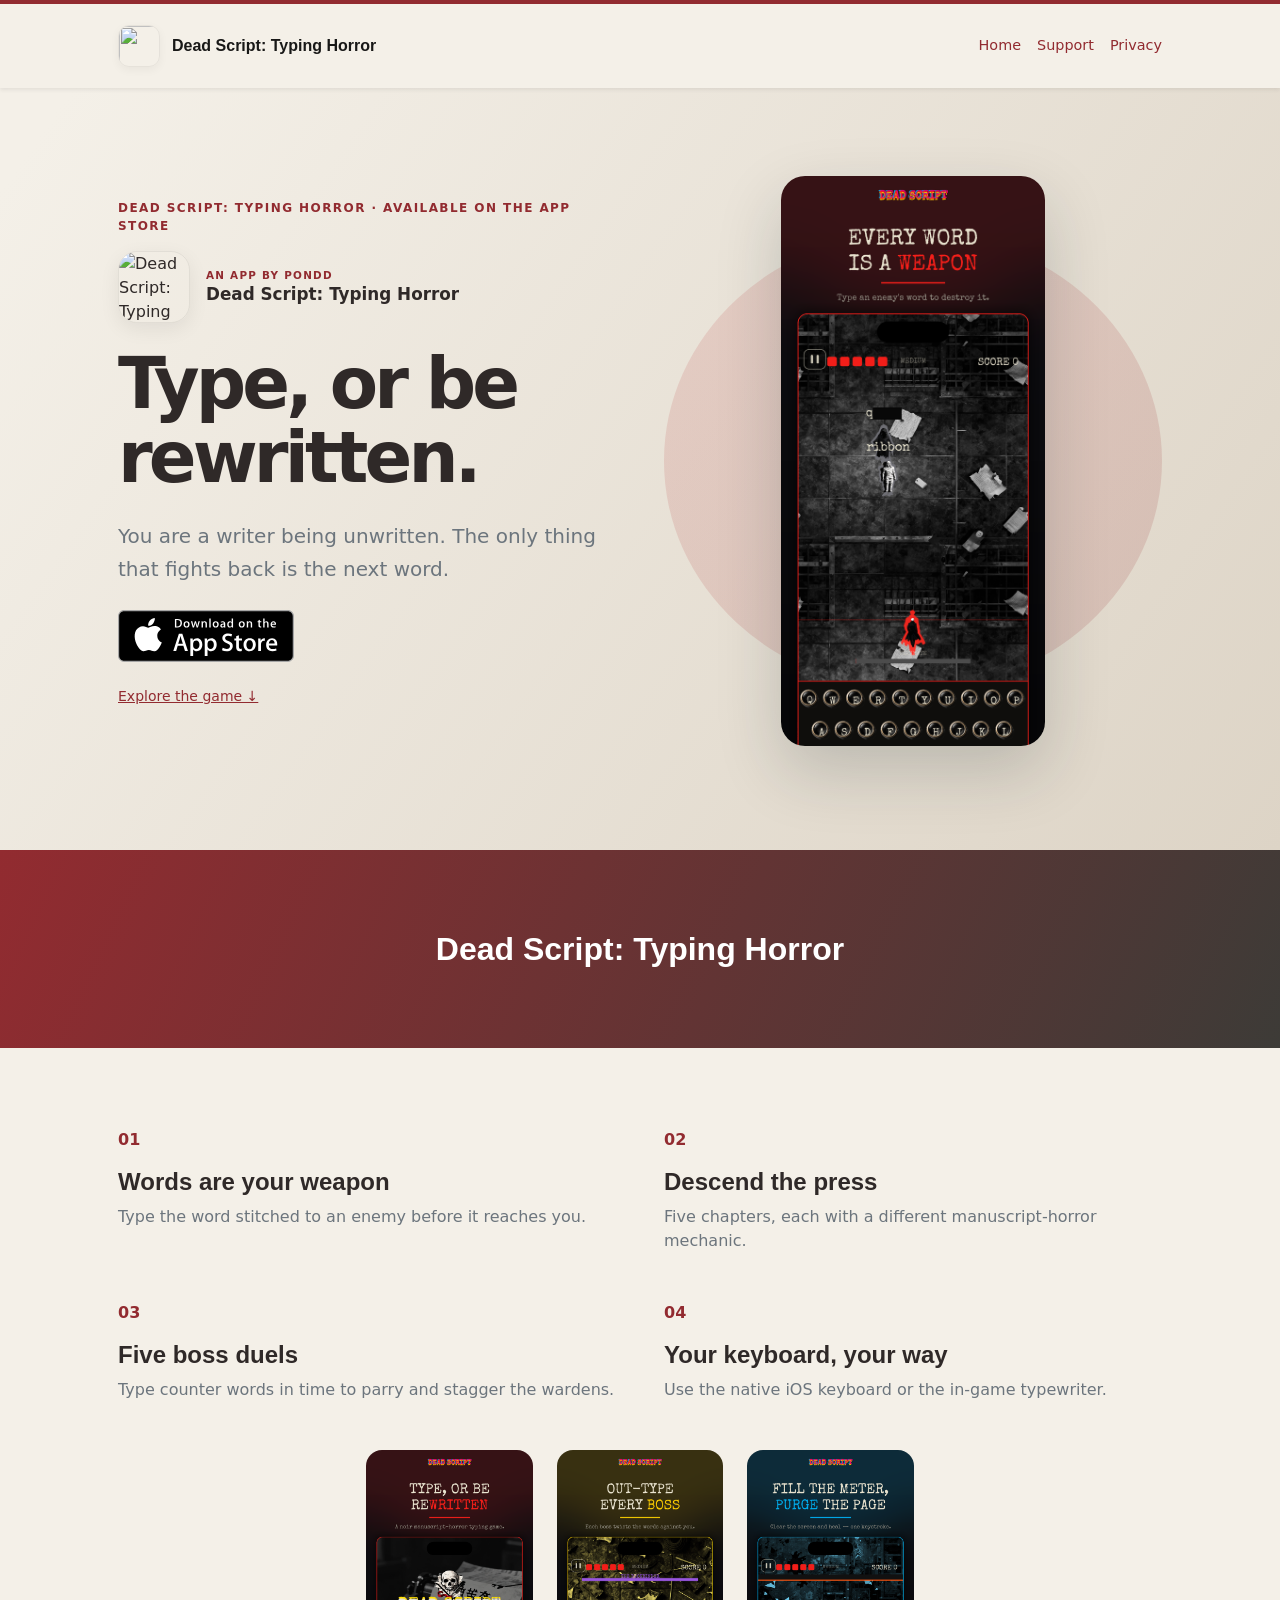
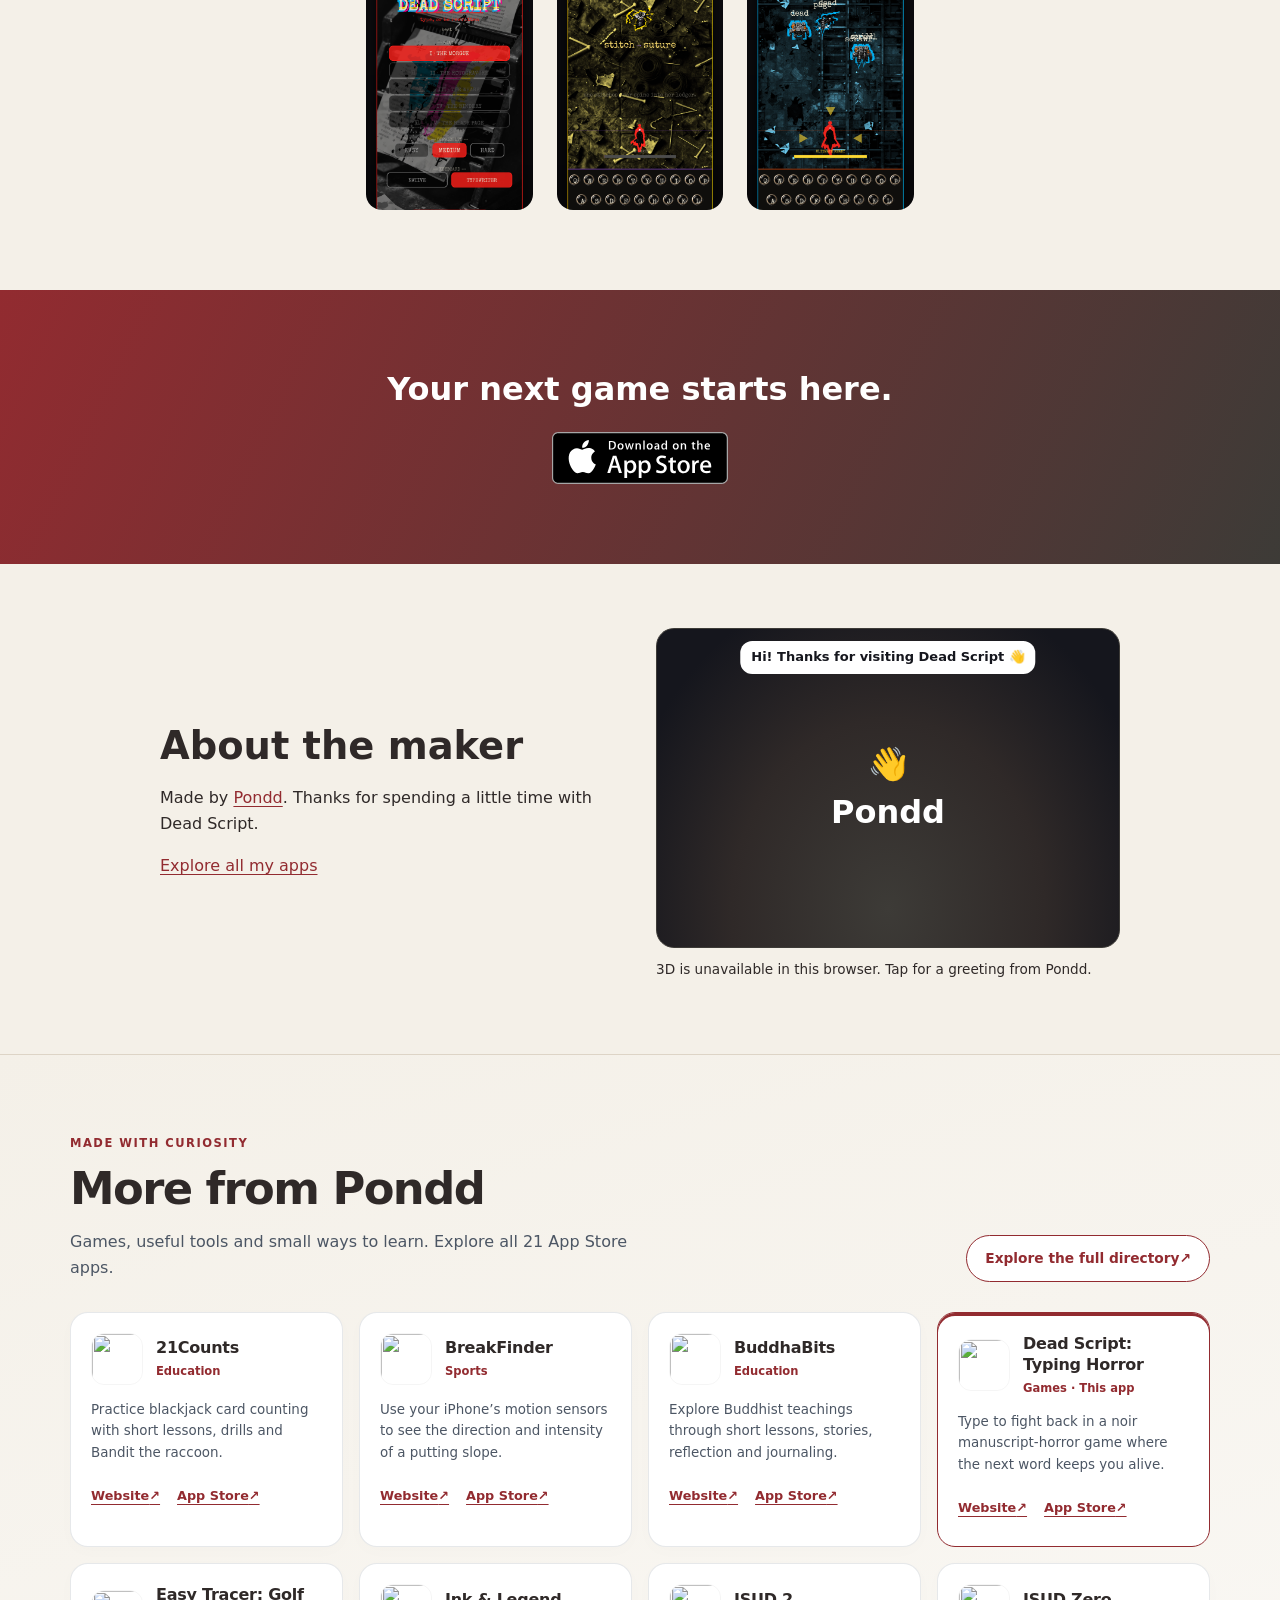
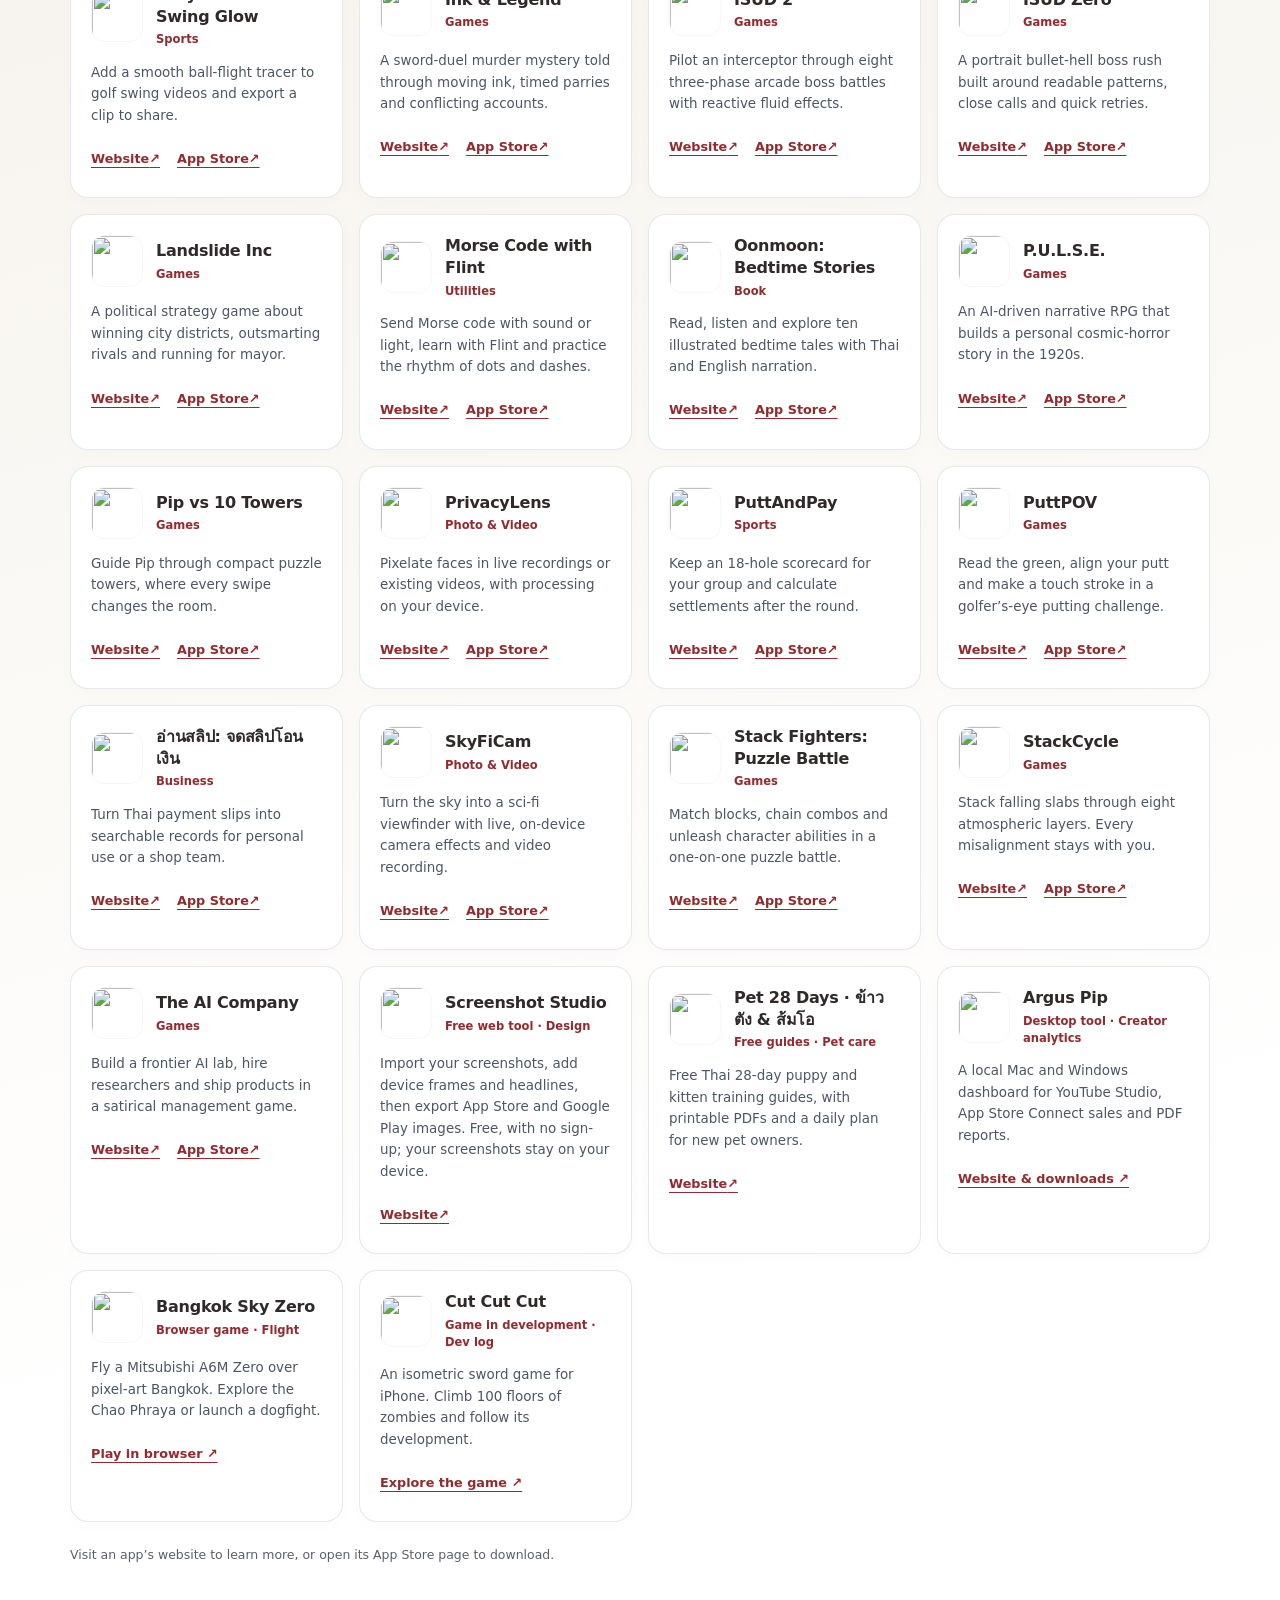
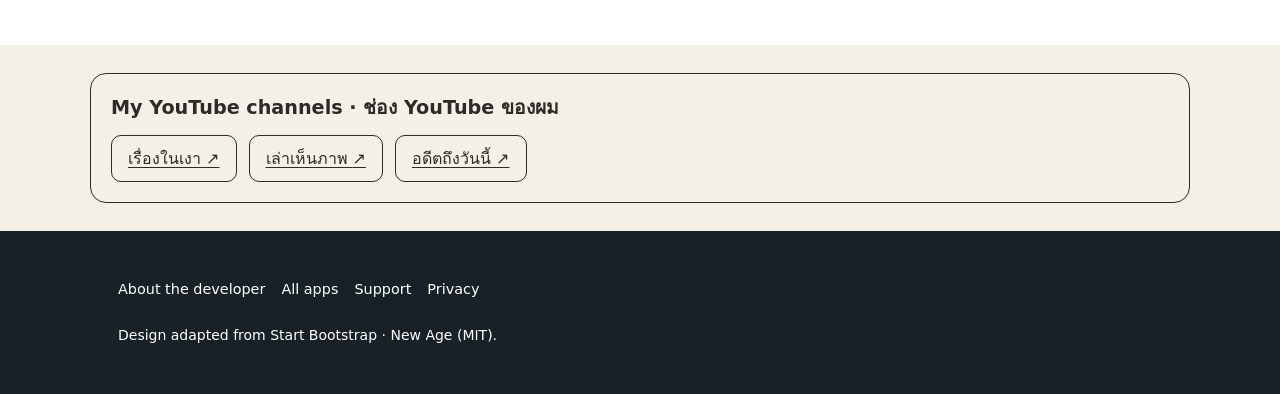
==== commit 4ea36b25: "Add Cut Cut Cut to Pondd website collection" ====
--- a/index.html
+++ b/index.html
@@ -10,7 +10,7 @@
 <section class="pondd-about" id="about" data-pondd-character data-character-locale="en" aria-label="About the maker"><div class="pondd-about-inner"><div><h2>About the maker</h2><p>Made by <a href="https://pond1982.github.io/Pondd-Page/">Pondd</a>. Thanks for spending a little time with Dead Script.</p><p><a href="https://pond1982.github.io/Pondd-Page/index.html#apps">Explore all my apps</a></p></div><div><button class="pondd-character-stage" type="button" aria-label="Change Pondd’s dance" aria-describedby="pondd-character-hint"><span class="pondd-character-fallback" aria-hidden="true">👋<br>Pondd</span><span class="bubble" role="status" aria-live="polite">Hi! Thanks for visiting Dead Script 👋</span></button><p class="pondd-character-hint" id="pondd-character-hint">Tap the character or press Enter to change the dance.</p><button class="pondd-character-pause" type="button" aria-pressed="false" hidden>Pause dancing</button><noscript><p>The 3D Easter egg needs JavaScript. You can still explore the rest of the site.</p></noscript></div></div><script type="application/json" class="pondd-character-lines">["Hi! Thanks for visiting Dead Script 👋", "Tap me to change the dance!", "ขอบคุณที่แวะมาครับ 🙏", "A little dance before the next scare.", "Like it? Explore my other apps ♥", "One more spin!"]</script></section>
 <!-- Pondd character end -->
 <!-- APP FAMILY START -->
-<section class="app-family" id="more-apps" aria-labelledby="app-family-title"><div class="app-family-inner"><div class="app-family-heading"><div><p class="app-family-kicker">Made with curiosity</p><h2 id="app-family-title">More from Pondd</h2><p class="app-family-intro">Games, useful tools and small ways to learn. Explore all 21 App Store apps.</p></div><a class="app-family-directory" href="https://pond1982.github.io/Pondd-Page/apps.html">Explore the full directory <span aria-hidden="true">↗</span></a></div><ul class="app-family-list" role="list"><li class="app-family-item" data-app-id="6763789288"><article aria-labelledby="family-6763789288"><div class="app-family-card-top"><img class="app-family-icon" src="https://pond1982.github.io/Pondd-Page/assets/app-icons/6763789288.webp" width="52" height="52" alt="" decoding="async" loading="lazy"><div><h3 id="family-6763789288">21Counts</h3><p class="app-family-meta">Education</p></div></div><p class="app-family-summary" lang="en">Practice blackjack card counting with short lessons, drills and Bandit the raccoon.</p><div class="app-family-links"><a href="https://pond1982.github.io/21Counts-Web/" aria-label="21Counts website">Website <span aria-hidden="true">↗</span></a><a href="https://apps.apple.com/gb/app/21counts/id6763789288" aria-label="21Counts on the App Store">App Store <span aria-hidden="true">↗</span></a></div></article></li><li class="app-family-item" data-app-id="6752389773"><article aria-labelledby="family-6752389773"><div class="app-family-card-top"><img class="app-family-icon" src="https://pond1982.github.io/Pondd-Page/assets/app-icons/6752389773.webp" width="52" height="52" alt="" decoding="async" loading="lazy"><div><h3 id="family-6752389773">BreakFinder</h3><p class="app-family-meta">Sports</p></div></div><p class="app-family-summary" lang="en">Use your iPhone’s motion sensors to see the direction and intensity of a putting slope.</p><div class="app-family-links"><a href="https://breakfinderweb.pages.dev/" aria-label="BreakFinder website">Website <span aria-hidden="true">↗</span></a><a href="https://apps.apple.com/gb/app/breakfinder/id6752389773" aria-label="BreakFinder on the App Store">App Store <span aria-hidden="true">↗</span></a></div></article></li><li class="app-family-item" data-app-id="6764710521"><article aria-labelledby="family-6764710521"><div class="app-family-card-top"><img class="app-family-icon" src="https://pond1982.github.io/Pondd-Page/assets/app-icons/6764710521.webp" width="52" height="52" alt="" decoding="async" loading="lazy"><div><h3 id="family-6764710521">BuddhaBits</h3><p class="app-family-meta">Education</p></div></div><p class="app-family-summary" lang="en">Explore Buddhist teachings through short lessons, stories, reflection and journaling.</p><div class="app-family-links"><a href="https://pond1982.github.io/BuddhaBits-web/index.html" aria-label="BuddhaBits website">Website <span aria-hidden="true">↗</span></a><a href="https://apps.apple.com/gb/app/buddhabits/id6764710521" aria-label="BuddhaBits on the App Store">App Store <span aria-hidden="true">↗</span></a></div></article></li><li class="app-family-item is-current" data-app-id="6775353218"><article aria-labelledby="family-6775353218"><div class="app-family-card-top"><img class="app-family-icon" src="https://pond1982.github.io/Pondd-Page/assets/app-icons/6775353218.webp" width="52" height="52" alt="" decoding="async" loading="lazy"><div><h3 id="family-6775353218">Dead Script: Typing Horror</h3><p class="app-family-meta">Games · This app</p></div></div><p class="app-family-summary" lang="en">Type to fight back in a noir manuscript-horror game where the next word keeps you alive.</p><div class="app-family-links"><a href="https://pond1982.github.io/iosdeadscriptweb/index.html" aria-label="Dead Script: Typing Horror website">Website <span aria-hidden="true">↗</span></a><a href="https://apps.apple.com/gb/app/dead-script-typing-horror/id6775353218" aria-label="Dead Script: Typing Horror on the App Store">App Store <span aria-hidden="true">↗</span></a></div></article></li><li class="app-family-item" data-app-id="6753145486"><article aria-labelledby="family-6753145486"><div class="app-family-card-top"><img class="app-family-icon" src="https://pond1982.github.io/Pondd-Page/assets/app-icons/6753145486.webp" width="52" height="52" alt="" decoding="async" loading="lazy"><div><h3 id="family-6753145486">Easy Tracer: Golf Swing Glow</h3><p class="app-family-meta">Sports</p></div></div><p class="app-family-summary" lang="en">Add a smooth ball-flight tracer to golf swing videos and export a clip to share.</p><div class="app-family-links"><a href="https://easy-tracer-web.pages.dev/" aria-label="Easy Tracer: Golf Swing Glow website">Website <span aria-hidden="true">↗</span></a><a href="https://apps.apple.com/gb/app/easy-tracer-golf-swing-glow/id6753145486" aria-label="Easy Tracer: Golf Swing Glow on the App Store">App Store <span aria-hidden="true">↗</span></a></div></article></li><li class="app-family-item" data-app-id="6830747339"><article aria-labelledby="family-6830747339"><div class="app-family-card-top"><img class="app-family-icon" src="https://pond1982.github.io/Pondd-Page/assets/app-icons/6830747339.webp" width="52" height="52" alt="" decoding="async" loading="lazy"><div><h3 id="family-6830747339">Ink &amp; Legend</h3><p class="app-family-meta">Games</p></div></div><p class="app-family-summary" lang="en">A sword-duel murder mystery told through moving ink, timed parries and conflicting accounts.</p><div class="app-family-links"><a href="https://pond1982.github.io/ink-and-legend-site/" aria-label="Ink &amp; Legend website">Website <span aria-hidden="true">↗</span></a><a href="https://apps.apple.com/gb/app/ink-legend/id6830747339" aria-label="Ink &amp; Legend on the App Store">App Store <span aria-hidden="true">↗</span></a></div></article></li><li class="app-family-item" data-app-id="6824559010"><article aria-labelledby="family-6824559010"><div class="app-family-card-top"><img class="app-family-icon" src="https://pond1982.github.io/Pondd-Page/assets/app-icons/6824559010.webp" width="52" height="52" alt="" decoding="async" loading="lazy"><div><h3 id="family-6824559010">ISUD 2</h3><p class="app-family-meta">Games</p></div></div><p class="app-family-summary" lang="en">Pilot an interceptor through eight three-phase arcade boss battles with reactive fluid effects.</p><div class="app-family-links"><a href="https://pond1982.github.io/ISUD-Website/isud2-support.html" aria-label="ISUD 2 website">Website <span aria-hidden="true">↗</span></a><a href="https://apps.apple.com/gb/app/isud-2/id6824559010" aria-label="ISUD 2 on the App Store">App Store <span aria-hidden="true">↗</span></a></div></article></li><li class="app-family-item" data-app-id="6765926399"><article aria-labelledby="family-6765926399"><div class="app-family-card-top"><img class="app-family-icon" src="https://pond1982.github.io/Pondd-Page/assets/app-icons/6765926399.webp" width="52" height="52" alt="" decoding="async" loading="lazy"><div><h3 id="family-6765926399">ISUD Zero</h3><p class="app-family-meta">Games</p></div></div><p class="app-family-summary" lang="en">A portrait bullet-hell boss rush built around readable patterns, close calls and quick retries.</p><div class="app-family-links"><a href="https://pond1982.github.io/ISUD-Website/" aria-label="ISUD Zero website">Website <span aria-hidden="true">↗</span></a><a href="https://apps.apple.com/gb/app/isud-zero/id6765926399" aria-label="ISUD Zero on the App Store">App Store <span aria-hidden="true">↗</span></a></div></article></li><li class="app-family-item" data-app-id="6761601860"><article aria-labelledby="family-6761601860"><div class="app-family-card-top"><img class="app-family-icon" src="https://pond1982.github.io/Pondd-Page/assets/app-icons/6761601860.webp" width="52" height="52" alt="" decoding="async" loading="lazy"><div><h3 id="family-6761601860">Landslide Inc</h3><p class="app-family-meta">Games</p></div></div><p class="app-family-summary" lang="en">A political strategy game about winning city districts, outsmarting rivals and running for mayor.</p><div class="app-family-links"><a href="https://pond1982.github.io/Landslide-Web/index.html" aria-label="Landslide Inc website">Website <span aria-hidden="true">↗</span></a><a href="https://apps.apple.com/gb/app/landslide-inc/id6761601860" aria-label="Landslide Inc on the App Store">App Store <span aria-hidden="true">↗</span></a></div></article></li><li class="app-family-item" data-app-id="6818069855"><article aria-labelledby="family-6818069855"><div class="app-family-card-top"><img class="app-family-icon" src="https://pond1982.github.io/Pondd-Page/assets/app-icons/6818069855.webp" width="52" height="52" alt="" decoding="async" loading="lazy"><div><h3 id="family-6818069855">Morse Code with Flint</h3><p class="app-family-meta">Utilities</p></div></div><p class="app-family-summary" lang="en">Send Morse code with sound or light, learn with Flint and practice the rhythm of dots and dashes.</p><div class="app-family-links"><a href="https://pond1982.github.io/Morse-Support-Site/" aria-label="Morse Code with Flint website">Website <span aria-hidden="true">↗</span></a><a href="https://apps.apple.com/gb/app/morse-code-with-flint/id6818069855" aria-label="Morse Code with Flint on the App Store">App Store <span aria-hidden="true">↗</span></a></div></article></li><li class="app-family-item" data-app-id="6821338637"><article aria-labelledby="family-6821338637"><div class="app-family-card-top"><img class="app-family-icon" src="https://pond1982.github.io/Pondd-Page/assets/app-icons/6821338637.webp" width="52" height="52" alt="" decoding="async" loading="lazy"><div><h3 id="family-6821338637">Oonmoon: Bedtime Stories</h3><p class="app-family-meta">Book</p></div></div><p class="app-family-summary" lang="en">Read, listen and explore ten illustrated bedtime tales with Thai and English narration.</p><div class="app-family-links"><a href="https://pond1982.github.io/Oonmoon-Website/en/" aria-label="Oonmoon: Bedtime Stories website">Website <span aria-hidden="true">↗</span></a><a href="https://apps.apple.com/gb/app/oonmoon-bedtime-stories/id6821338637" aria-label="Oonmoon: Bedtime Stories on the App Store">App Store <span aria-hidden="true">↗</span></a></div></article></li><li class="app-family-item" data-app-id="6762054116"><article aria-labelledby="family-6762054116"><div class="app-family-card-top"><img class="app-family-icon" src="https://pond1982.github.io/Pondd-Page/assets/app-icons/6762054116.webp" width="52" height="52" alt="" decoding="async" loading="lazy"><div><h3 id="family-6762054116">P.U.L.S.E.</h3><p class="app-family-meta">Games</p></div></div><p class="app-family-summary" lang="en">An AI-driven narrative RPG that builds a personal cosmic-horror story in the 1920s.</p><div class="app-family-links"><a href="https://pulse-web-5vx.pages.dev/" aria-label="P.U.L.S.E. website">Website <span aria-hidden="true">↗</span></a><a href="https://apps.apple.com/gb/app/p-u-l-s-e/id6762054116" aria-label="P.U.L.S.E. on the App Store">App Store <span aria-hidden="true">↗</span></a></div></article></li><li class="app-family-item" data-app-id="6766553847"><article aria-labelledby="family-6766553847"><div class="app-family-card-top"><img class="app-family-icon" src="https://pond1982.github.io/Pondd-Page/assets/app-icons/6766553847.webp" width="52" height="52" alt="" decoding="async" loading="lazy"><div><h3 id="family-6766553847">Pip vs 10 Towers</h3><p class="app-family-meta">Games</p></div></div><p class="app-family-summary" lang="en">Guide Pip through compact puzzle towers, where every swipe changes the room.</p><div class="app-family-links"><a href="https://pond1982.github.io/StepBlade-Website/index.html" aria-label="Pip vs 10 Towers website">Website <span aria-hidden="true">↗</span></a><a href="https://apps.apple.com/gb/app/pip-vs-10-towers/id6766553847" aria-label="Pip vs 10 Towers on the App Store">App Store <span aria-hidden="true">↗</span></a></div></article></li><li class="app-family-item" data-app-id="6752596764"><article aria-labelledby="family-6752596764"><div class="app-family-card-top"><img class="app-family-icon" src="https://pond1982.github.io/Pondd-Page/assets/app-icons/6752596764.webp" width="52" height="52" alt="" decoding="async" loading="lazy"><div><h3 id="family-6752596764">PrivacyLens</h3><p class="app-family-meta">Photo &amp; Video</p></div></div><p class="app-family-summary" lang="en">Pixelate faces in live recordings or existing videos, with processing on your device.</p><div class="app-family-links"><a href="https://privacylensweb.pages.dev/" aria-label="PrivacyLens website">Website <span aria-hidden="true">↗</span></a><a href="https://apps.apple.com/gb/app/privacylens/id6752596764" aria-label="PrivacyLens on the App Store">App Store <span aria-hidden="true">↗</span></a></div></article></li><li class="app-family-item" data-app-id="6752640120"><article aria-labelledby="family-6752640120"><div class="app-family-card-top"><img class="app-family-icon" src="https://pond1982.github.io/Pondd-Page/assets/app-icons/6752640120.webp" width="52" height="52" alt="" decoding="async" loading="lazy"><div><h3 id="family-6752640120">PuttAndPay</h3><p class="app-family-meta">Sports</p></div></div><p class="app-family-summary" lang="en">Keep an 18-hole scorecard for your group and calculate settlements after the round.</p><div class="app-family-links"><a href="https://puttandpayweb.pages.dev/" aria-label="PuttAndPay website">Website <span aria-hidden="true">↗</span></a><a href="https://apps.apple.com/gb/app/puttandpay/id6752640120" aria-label="PuttAndPay on the App Store">App Store <span aria-hidden="true">↗</span></a></div></article></li><li class="app-family-item" data-app-id="6771718899"><article aria-labelledby="family-6771718899"><div class="app-family-card-top"><img class="app-family-icon" src="https://pond1982.github.io/Pondd-Page/assets/app-icons/6771718899.webp" width="52" height="52" alt="" decoding="async" loading="lazy"><div><h3 id="family-6771718899">PuttPOV</h3><p class="app-family-meta">Games</p></div></div><p class="app-family-summary" lang="en">Read the green, align your putt and make a touch stroke in a golfer’s-eye putting challenge.</p><div class="app-family-links"><a href="https://pond1982.github.io/PuttPOV-Website/" aria-label="PuttPOV website">Website <span aria-hidden="true">↗</span></a><a href="https://apps.apple.com/gb/app/puttpov/id6771718899" aria-label="PuttPOV on the App Store">App Store <span aria-hidden="true">↗</span></a></div></article></li><li class="app-family-item" data-app-id="6765605900"><article aria-labelledby="family-6765605900"><div class="app-family-card-top"><img class="app-family-icon" src="https://pond1982.github.io/Pondd-Page/assets/app-icons/6765605900.webp" width="52" height="52" alt="" decoding="async" loading="lazy"><div><h3 id="family-6765605900">อ่านสลิป: จดสลิปโอนเงิน</h3><p class="app-family-meta">Business</p></div></div><p class="app-family-summary" lang="en">Turn Thai payment slips into searchable records for personal use or a shop team.</p><div class="app-family-links"><a href="https://pond1982.github.io/ReadSlipWebsite/index.html" aria-label="อ่านสลิป: จดสลิปโอนเงิน website">Website <span aria-hidden="true">↗</span></a><a href="https://apps.apple.com/gb/app/%E0%B8%AD-%E0%B8%B2%E0%B8%99%E0%B8%AA%E0%B8%A5-%E0%B8%9B-%E0%B8%88%E0%B8%94%E0%B8%AA%E0%B8%A5-%E0%B8%9B%E0%B9%82%E0%B8%AD%E0%B8%99%E0%B9%80%E0%B8%87-%E0%B8%99/id6765605900" aria-label="อ่านสลิป: จดสลิปโอนเงิน on the App Store">App Store <span aria-hidden="true">↗</span></a></div></article></li><li class="app-family-item" data-app-id="6773614646"><article aria-labelledby="family-6773614646"><div class="app-family-card-top"><img class="app-family-icon" src="https://pond1982.github.io/Pondd-Page/assets/app-icons/6773614646.webp" width="52" height="52" alt="" decoding="async" loading="lazy"><div><h3 id="family-6773614646">SkyFiCam</h3><p class="app-family-meta">Photo &amp; Video</p></div></div><p class="app-family-summary" lang="en">Turn the sky into a sci-fi viewfinder with live, on-device camera effects and video recording.</p><div class="app-family-links"><a href="https://pond1982.github.io/SkyFiWeb/" aria-label="SkyFiCam website">Website <span aria-hidden="true">↗</span></a><a href="https://apps.apple.com/gb/app/skyficam/id6773614646" aria-label="SkyFiCam on the App Store">App Store <span aria-hidden="true">↗</span></a></div></article></li><li class="app-family-item" data-app-id="6762288266"><article aria-labelledby="family-6762288266"><div class="app-family-card-top"><img class="app-family-icon" src="https://pond1982.github.io/Pondd-Page/assets/app-icons/6762288266.webp" width="52" height="52" alt="" decoding="async" loading="lazy"><div><h3 id="family-6762288266">Stack Fighters: Puzzle Battle</h3><p class="app-family-meta">Games</p></div></div><p class="app-family-summary" lang="en">Match blocks, chain combos and unleash character abilities in a one-on-one puzzle battle.</p><div class="app-family-links"><a href="https://pond1982.github.io/stackfighters-site/index.html" aria-label="Stack Fighters: Puzzle Battle website">Website <span aria-hidden="true">↗</span></a><a href="https://apps.apple.com/gb/app/stack-fighters-puzzle-battle/id6762288266" aria-label="Stack Fighters: Puzzle Battle on the App Store">App Store <span aria-hidden="true">↗</span></a></div></article></li><li class="app-family-item" data-app-id="6764340971"><article aria-labelledby="family-6764340971"><div class="app-family-card-top"><img class="app-family-icon" src="https://pond1982.github.io/Pondd-Page/assets/app-icons/6764340971.webp" width="52" height="52" alt="" decoding="async" loading="lazy"><div><h3 id="family-6764340971">StackCycle</h3><p class="app-family-meta">Games</p></div></div><p class="app-family-summary" lang="en">Stack falling slabs through eight atmospheric layers. Every misalignment stays with you.</p><div class="app-family-links"><a href="https://pond1982.github.io/stackcycle---web/" aria-label="StackCycle website">Website <span aria-hidden="true">↗</span></a><a href="https://apps.apple.com/gb/app/stackcycle/id6764340971" aria-label="StackCycle on the App Store">App Store <span aria-hidden="true">↗</span></a></div></article></li><li class="app-family-item" data-app-id="6777710816"><article aria-labelledby="family-6777710816"><div class="app-family-card-top"><img class="app-family-icon" src="https://pond1982.github.io/Pondd-Page/assets/app-icons/6777710816.webp" width="52" height="52" alt="" decoding="async" loading="lazy"><div><h3 id="family-6777710816">The AI Company</h3><p class="app-family-meta">Games</p></div></div><p class="app-family-summary" lang="en">Build a frontier AI lab, hire researchers and ship products in a satirical management game.</p><div class="app-family-links"><a href="https://pond1982.github.io/TheAiCompanyWeb/" aria-label="The AI Company website">Website <span aria-hidden="true">↗</span></a><a href="https://apps.apple.com/gb/app/the-ai-company/id6777710816" aria-label="The AI Company on the App Store">App Store <span aria-hidden="true">↗</span></a></div></article></li><li class="app-family-item" data-app-id="screenshot-studio"><article aria-labelledby="family-screenshot-studio"><div class="app-family-card-top"><img class="app-family-icon" src="https://pond1982.github.io/Pondd-Page/assets/app-icons/screenshot-studio.svg" width="52" height="52" alt="" decoding="async" loading="lazy"><div><h3 id="family-screenshot-studio">Screenshot Studio</h3><p class="app-family-meta">Free web tool · Design</p></div></div><p class="app-family-summary" lang="en">Import your screenshots, add device frames and headlines, then export App Store and Google Play images. Free, with no sign-up; your screenshots stay on your device.</p><div class="app-family-links"><a href="https://pond1982.github.io/screenshot-studio/">Website <span aria-hidden="true">↗</span></a></div></article></li><li class="app-family-item" data-app-id="pet-28-days"><article aria-labelledby="family-pet-28-days"><div class="app-family-card-top"><img class="app-family-icon" src="https://pond1982.github.io/Pondd-Page/assets/app-icons/pet-28-days.png" width="52" height="52" alt="" decoding="async" loading="lazy"><div><h3 id="family-pet-28-days">Pet 28 Days · ข้าวตัง &amp; ส้มโอ</h3><p class="app-family-meta">Free guides · Pet care</p></div></div><p class="app-family-summary" lang="en">Free Thai 28-day puppy and kitten training guides, with printable PDFs and a daily plan for new pet owners.</p><div class="app-family-links"><a href="https://pond1982.github.io/pet-28-days/">Website <span aria-hidden="true">↗</span></a></div></article></li><li class="app-family-item" data-app-id="creator-dashboard-desktop"><article aria-labelledby="family-creator-dashboard-desktop"><div class="app-family-card-top"><img class="app-family-icon" src="https://pond1982.github.io/Pondd-Page/assets/app-icons/creator-dashboard.png" width="52" height="52" alt="" loading="lazy"><div><h3 id="family-creator-dashboard-desktop">Argus Pip</h3><p class="app-family-meta">Desktop tool · Creator analytics</p></div></div><p class="app-family-summary">A local Mac and Windows dashboard for YouTube Studio, App Store Connect sales and PDF reports.</p><div class="app-family-links"><a href="https://pond1982.github.io/creator-dashboard-desktop/">Website &amp; downloads ↗</a></div></article></li><li class="app-family-item" data-app-id="bangkok-sky-zero"><article aria-labelledby="family-bangkok-sky-zero"><div class="app-family-card-top"><img class="app-family-icon" src="https://pond1982.github.io/Pondd-Page/assets/app-icons/bangkok-sky-zero.png" width="52" height="52" alt="" loading="lazy"><div><h3 id="family-bangkok-sky-zero">Bangkok Sky Zero</h3><p class="app-family-meta">Browser game · Flight</p></div></div><p class="app-family-summary">Fly a Mitsubishi A6M Zero over pixel-art Bangkok. Explore the Chao Phraya or launch a dogfight.</p><div class="app-family-links"><a href="https://pond1982.github.io/bangkok-sky-zero/">Play in browser ↗</a></div></article></li></ul><p class="app-family-note">Visit an app’s website to learn more, or open its App Store page to download.</p></div></section>
+<section class="app-family" id="more-apps" aria-labelledby="app-family-title"><div class="app-family-inner"><div class="app-family-heading"><div><p class="app-family-kicker">Made with curiosity</p><h2 id="app-family-title">More from Pondd</h2><p class="app-family-intro">Games, useful tools and small ways to learn. Explore all 21 App Store apps.</p></div><a class="app-family-directory" href="https://pond1982.github.io/Pondd-Page/apps.html">Explore the full directory <span aria-hidden="true">↗</span></a></div><ul class="app-family-list" role="list"><li class="app-family-item" data-app-id="6763789288"><article aria-labelledby="family-6763789288"><div class="app-family-card-top"><img class="app-family-icon" src="https://pond1982.github.io/Pondd-Page/assets/app-icons/6763789288.webp" width="52" height="52" alt="" decoding="async" loading="lazy"><div><h3 id="family-6763789288">21Counts</h3><p class="app-family-meta">Education</p></div></div><p class="app-family-summary" lang="en">Practice blackjack card counting with short lessons, drills and Bandit the raccoon.</p><div class="app-family-links"><a href="https://pond1982.github.io/21Counts-Web/" aria-label="21Counts website">Website <span aria-hidden="true">↗</span></a><a href="https://apps.apple.com/gb/app/21counts/id6763789288" aria-label="21Counts on the App Store">App Store <span aria-hidden="true">↗</span></a></div></article></li><li class="app-family-item" data-app-id="6752389773"><article aria-labelledby="family-6752389773"><div class="app-family-card-top"><img class="app-family-icon" src="https://pond1982.github.io/Pondd-Page/assets/app-icons/6752389773.webp" width="52" height="52" alt="" decoding="async" loading="lazy"><div><h3 id="family-6752389773">BreakFinder</h3><p class="app-family-meta">Sports</p></div></div><p class="app-family-summary" lang="en">Use your iPhone’s motion sensors to see the direction and intensity of a putting slope.</p><div class="app-family-links"><a href="https://breakfinderweb.pages.dev/" aria-label="BreakFinder website">Website <span aria-hidden="true">↗</span></a><a href="https://apps.apple.com/gb/app/breakfinder/id6752389773" aria-label="BreakFinder on the App Store">App Store <span aria-hidden="true">↗</span></a></div></article></li><li class="app-family-item" data-app-id="6764710521"><article aria-labelledby="family-6764710521"><div class="app-family-card-top"><img class="app-family-icon" src="https://pond1982.github.io/Pondd-Page/assets/app-icons/6764710521.webp" width="52" height="52" alt="" decoding="async" loading="lazy"><div><h3 id="family-6764710521">BuddhaBits</h3><p class="app-family-meta">Education</p></div></div><p class="app-family-summary" lang="en">Explore Buddhist teachings through short lessons, stories, reflection and journaling.</p><div class="app-family-links"><a href="https://pond1982.github.io/BuddhaBits-web/index.html" aria-label="BuddhaBits website">Website <span aria-hidden="true">↗</span></a><a href="https://apps.apple.com/gb/app/buddhabits/id6764710521" aria-label="BuddhaBits on the App Store">App Store <span aria-hidden="true">↗</span></a></div></article></li><li class="app-family-item is-current" data-app-id="6775353218"><article aria-labelledby="family-6775353218"><div class="app-family-card-top"><img class="app-family-icon" src="https://pond1982.github.io/Pondd-Page/assets/app-icons/6775353218.webp" width="52" height="52" alt="" decoding="async" loading="lazy"><div><h3 id="family-6775353218">Dead Script: Typing Horror</h3><p class="app-family-meta">Games · This app</p></div></div><p class="app-family-summary" lang="en">Type to fight back in a noir manuscript-horror game where the next word keeps you alive.</p><div class="app-family-links"><a href="https://pond1982.github.io/iosdeadscriptweb/index.html" aria-label="Dead Script: Typing Horror website">Website <span aria-hidden="true">↗</span></a><a href="https://apps.apple.com/gb/app/dead-script-typing-horror/id6775353218" aria-label="Dead Script: Typing Horror on the App Store">App Store <span aria-hidden="true">↗</span></a></div></article></li><li class="app-family-item" data-app-id="6753145486"><article aria-labelledby="family-6753145486"><div class="app-family-card-top"><img class="app-family-icon" src="https://pond1982.github.io/Pondd-Page/assets/app-icons/6753145486.webp" width="52" height="52" alt="" decoding="async" loading="lazy"><div><h3 id="family-6753145486">Easy Tracer: Golf Swing Glow</h3><p class="app-family-meta">Sports</p></div></div><p class="app-family-summary" lang="en">Add a smooth ball-flight tracer to golf swing videos and export a clip to share.</p><div class="app-family-links"><a href="https://easy-tracer-web.pages.dev/" aria-label="Easy Tracer: Golf Swing Glow website">Website <span aria-hidden="true">↗</span></a><a href="https://apps.apple.com/gb/app/easy-tracer-golf-swing-glow/id6753145486" aria-label="Easy Tracer: Golf Swing Glow on the App Store">App Store <span aria-hidden="true">↗</span></a></div></article></li><li class="app-family-item" data-app-id="6830747339"><article aria-labelledby="family-6830747339"><div class="app-family-card-top"><img class="app-family-icon" src="https://pond1982.github.io/Pondd-Page/assets/app-icons/6830747339.webp" width="52" height="52" alt="" decoding="async" loading="lazy"><div><h3 id="family-6830747339">Ink &amp; Legend</h3><p class="app-family-meta">Games</p></div></div><p class="app-family-summary" lang="en">A sword-duel murder mystery told through moving ink, timed parries and conflicting accounts.</p><div class="app-family-links"><a href="https://pond1982.github.io/ink-and-legend-site/" aria-label="Ink &amp; Legend website">Website <span aria-hidden="true">↗</span></a><a href="https://apps.apple.com/gb/app/ink-legend/id6830747339" aria-label="Ink &amp; Legend on the App Store">App Store <span aria-hidden="true">↗</span></a></div></article></li><li class="app-family-item" data-app-id="6824559010"><article aria-labelledby="family-6824559010"><div class="app-family-card-top"><img class="app-family-icon" src="https://pond1982.github.io/Pondd-Page/assets/app-icons/6824559010.webp" width="52" height="52" alt="" decoding="async" loading="lazy"><div><h3 id="family-6824559010">ISUD 2</h3><p class="app-family-meta">Games</p></div></div><p class="app-family-summary" lang="en">Pilot an interceptor through eight three-phase arcade boss battles with reactive fluid effects.</p><div class="app-family-links"><a href="https://pond1982.github.io/ISUD-Website/isud2-support.html" aria-label="ISUD 2 website">Website <span aria-hidden="true">↗</span></a><a href="https://apps.apple.com/gb/app/isud-2/id6824559010" aria-label="ISUD 2 on the App Store">App Store <span aria-hidden="true">↗</span></a></div></article></li><li class="app-family-item" data-app-id="6765926399"><article aria-labelledby="family-6765926399"><div class="app-family-card-top"><img class="app-family-icon" src="https://pond1982.github.io/Pondd-Page/assets/app-icons/6765926399.webp" width="52" height="52" alt="" decoding="async" loading="lazy"><div><h3 id="family-6765926399">ISUD Zero</h3><p class="app-family-meta">Games</p></div></div><p class="app-family-summary" lang="en">A portrait bullet-hell boss rush built around readable patterns, close calls and quick retries.</p><div class="app-family-links"><a href="https://pond1982.github.io/ISUD-Website/" aria-label="ISUD Zero website">Website <span aria-hidden="true">↗</span></a><a href="https://apps.apple.com/gb/app/isud-zero/id6765926399" aria-label="ISUD Zero on the App Store">App Store <span aria-hidden="true">↗</span></a></div></article></li><li class="app-family-item" data-app-id="6761601860"><article aria-labelledby="family-6761601860"><div class="app-family-card-top"><img class="app-family-icon" src="https://pond1982.github.io/Pondd-Page/assets/app-icons/6761601860.webp" width="52" height="52" alt="" decoding="async" loading="lazy"><div><h3 id="family-6761601860">Landslide Inc</h3><p class="app-family-meta">Games</p></div></div><p class="app-family-summary" lang="en">A political strategy game about winning city districts, outsmarting rivals and running for mayor.</p><div class="app-family-links"><a href="https://pond1982.github.io/Landslide-Web/index.html" aria-label="Landslide Inc website">Website <span aria-hidden="true">↗</span></a><a href="https://apps.apple.com/gb/app/landslide-inc/id6761601860" aria-label="Landslide Inc on the App Store">App Store <span aria-hidden="true">↗</span></a></div></article></li><li class="app-family-item" data-app-id="6818069855"><article aria-labelledby="family-6818069855"><div class="app-family-card-top"><img class="app-family-icon" src="https://pond1982.github.io/Pondd-Page/assets/app-icons/6818069855.webp" width="52" height="52" alt="" decoding="async" loading="lazy"><div><h3 id="family-6818069855">Morse Code with Flint</h3><p class="app-family-meta">Utilities</p></div></div><p class="app-family-summary" lang="en">Send Morse code with sound or light, learn with Flint and practice the rhythm of dots and dashes.</p><div class="app-family-links"><a href="https://pond1982.github.io/Morse-Support-Site/" aria-label="Morse Code with Flint website">Website <span aria-hidden="true">↗</span></a><a href="https://apps.apple.com/gb/app/morse-code-with-flint/id6818069855" aria-label="Morse Code with Flint on the App Store">App Store <span aria-hidden="true">↗</span></a></div></article></li><li class="app-family-item" data-app-id="6821338637"><article aria-labelledby="family-6821338637"><div class="app-family-card-top"><img class="app-family-icon" src="https://pond1982.github.io/Pondd-Page/assets/app-icons/6821338637.webp" width="52" height="52" alt="" decoding="async" loading="lazy"><div><h3 id="family-6821338637">Oonmoon: Bedtime Stories</h3><p class="app-family-meta">Book</p></div></div><p class="app-family-summary" lang="en">Read, listen and explore ten illustrated bedtime tales with Thai and English narration.</p><div class="app-family-links"><a href="https://pond1982.github.io/Oonmoon-Website/en/" aria-label="Oonmoon: Bedtime Stories website">Website <span aria-hidden="true">↗</span></a><a href="https://apps.apple.com/gb/app/oonmoon-bedtime-stories/id6821338637" aria-label="Oonmoon: Bedtime Stories on the App Store">App Store <span aria-hidden="true">↗</span></a></div></article></li><li class="app-family-item" data-app-id="6762054116"><article aria-labelledby="family-6762054116"><div class="app-family-card-top"><img class="app-family-icon" src="https://pond1982.github.io/Pondd-Page/assets/app-icons/6762054116.webp" width="52" height="52" alt="" decoding="async" loading="lazy"><div><h3 id="family-6762054116">P.U.L.S.E.</h3><p class="app-family-meta">Games</p></div></div><p class="app-family-summary" lang="en">An AI-driven narrative RPG that builds a personal cosmic-horror story in the 1920s.</p><div class="app-family-links"><a href="https://pulse-web-5vx.pages.dev/" aria-label="P.U.L.S.E. website">Website <span aria-hidden="true">↗</span></a><a href="https://apps.apple.com/gb/app/p-u-l-s-e/id6762054116" aria-label="P.U.L.S.E. on the App Store">App Store <span aria-hidden="true">↗</span></a></div></article></li><li class="app-family-item" data-app-id="6766553847"><article aria-labelledby="family-6766553847"><div class="app-family-card-top"><img class="app-family-icon" src="https://pond1982.github.io/Pondd-Page/assets/app-icons/6766553847.webp" width="52" height="52" alt="" decoding="async" loading="lazy"><div><h3 id="family-6766553847">Pip vs 10 Towers</h3><p class="app-family-meta">Games</p></div></div><p class="app-family-summary" lang="en">Guide Pip through compact puzzle towers, where every swipe changes the room.</p><div class="app-family-links"><a href="https://pond1982.github.io/StepBlade-Website/index.html" aria-label="Pip vs 10 Towers website">Website <span aria-hidden="true">↗</span></a><a href="https://apps.apple.com/gb/app/pip-vs-10-towers/id6766553847" aria-label="Pip vs 10 Towers on the App Store">App Store <span aria-hidden="true">↗</span></a></div></article></li><li class="app-family-item" data-app-id="6752596764"><article aria-labelledby="family-6752596764"><div class="app-family-card-top"><img class="app-family-icon" src="https://pond1982.github.io/Pondd-Page/assets/app-icons/6752596764.webp" width="52" height="52" alt="" decoding="async" loading="lazy"><div><h3 id="family-6752596764">PrivacyLens</h3><p class="app-family-meta">Photo &amp; Video</p></div></div><p class="app-family-summary" lang="en">Pixelate faces in live recordings or existing videos, with processing on your device.</p><div class="app-family-links"><a href="https://privacylensweb.pages.dev/" aria-label="PrivacyLens website">Website <span aria-hidden="true">↗</span></a><a href="https://apps.apple.com/gb/app/privacylens/id6752596764" aria-label="PrivacyLens on the App Store">App Store <span aria-hidden="true">↗</span></a></div></article></li><li class="app-family-item" data-app-id="6752640120"><article aria-labelledby="family-6752640120"><div class="app-family-card-top"><img class="app-family-icon" src="https://pond1982.github.io/Pondd-Page/assets/app-icons/6752640120.webp" width="52" height="52" alt="" decoding="async" loading="lazy"><div><h3 id="family-6752640120">PuttAndPay</h3><p class="app-family-meta">Sports</p></div></div><p class="app-family-summary" lang="en">Keep an 18-hole scorecard for your group and calculate settlements after the round.</p><div class="app-family-links"><a href="https://puttandpayweb.pages.dev/" aria-label="PuttAndPay website">Website <span aria-hidden="true">↗</span></a><a href="https://apps.apple.com/gb/app/puttandpay/id6752640120" aria-label="PuttAndPay on the App Store">App Store <span aria-hidden="true">↗</span></a></div></article></li><li class="app-family-item" data-app-id="6771718899"><article aria-labelledby="family-6771718899"><div class="app-family-card-top"><img class="app-family-icon" src="https://pond1982.github.io/Pondd-Page/assets/app-icons/6771718899.webp" width="52" height="52" alt="" decoding="async" loading="lazy"><div><h3 id="family-6771718899">PuttPOV</h3><p class="app-family-meta">Games</p></div></div><p class="app-family-summary" lang="en">Read the green, align your putt and make a touch stroke in a golfer’s-eye putting challenge.</p><div class="app-family-links"><a href="https://pond1982.github.io/PuttPOV-Website/" aria-label="PuttPOV website">Website <span aria-hidden="true">↗</span></a><a href="https://apps.apple.com/gb/app/puttpov/id6771718899" aria-label="PuttPOV on the App Store">App Store <span aria-hidden="true">↗</span></a></div></article></li><li class="app-family-item" data-app-id="6765605900"><article aria-labelledby="family-6765605900"><div class="app-family-card-top"><img class="app-family-icon" src="https://pond1982.github.io/Pondd-Page/assets/app-icons/6765605900.webp" width="52" height="52" alt="" decoding="async" loading="lazy"><div><h3 id="family-6765605900">อ่านสลิป: จดสลิปโอนเงิน</h3><p class="app-family-meta">Business</p></div></div><p class="app-family-summary" lang="en">Turn Thai payment slips into searchable records for personal use or a shop team.</p><div class="app-family-links"><a href="https://pond1982.github.io/ReadSlipWebsite/index.html" aria-label="อ่านสลิป: จดสลิปโอนเงิน website">Website <span aria-hidden="true">↗</span></a><a href="https://apps.apple.com/gb/app/%E0%B8%AD-%E0%B8%B2%E0%B8%99%E0%B8%AA%E0%B8%A5-%E0%B8%9B-%E0%B8%88%E0%B8%94%E0%B8%AA%E0%B8%A5-%E0%B8%9B%E0%B9%82%E0%B8%AD%E0%B8%99%E0%B9%80%E0%B8%87-%E0%B8%99/id6765605900" aria-label="อ่านสลิป: จดสลิปโอนเงิน on the App Store">App Store <span aria-hidden="true">↗</span></a></div></article></li><li class="app-family-item" data-app-id="6773614646"><article aria-labelledby="family-6773614646"><div class="app-family-card-top"><img class="app-family-icon" src="https://pond1982.github.io/Pondd-Page/assets/app-icons/6773614646.webp" width="52" height="52" alt="" decoding="async" loading="lazy"><div><h3 id="family-6773614646">SkyFiCam</h3><p class="app-family-meta">Photo &amp; Video</p></div></div><p class="app-family-summary" lang="en">Turn the sky into a sci-fi viewfinder with live, on-device camera effects and video recording.</p><div class="app-family-links"><a href="https://pond1982.github.io/SkyFiWeb/" aria-label="SkyFiCam website">Website <span aria-hidden="true">↗</span></a><a href="https://apps.apple.com/gb/app/skyficam/id6773614646" aria-label="SkyFiCam on the App Store">App Store <span aria-hidden="true">↗</span></a></div></article></li><li class="app-family-item" data-app-id="6762288266"><article aria-labelledby="family-6762288266"><div class="app-family-card-top"><img class="app-family-icon" src="https://pond1982.github.io/Pondd-Page/assets/app-icons/6762288266.webp" width="52" height="52" alt="" decoding="async" loading="lazy"><div><h3 id="family-6762288266">Stack Fighters: Puzzle Battle</h3><p class="app-family-meta">Games</p></div></div><p class="app-family-summary" lang="en">Match blocks, chain combos and unleash character abilities in a one-on-one puzzle battle.</p><div class="app-family-links"><a href="https://pond1982.github.io/stackfighters-site/index.html" aria-label="Stack Fighters: Puzzle Battle website">Website <span aria-hidden="true">↗</span></a><a href="https://apps.apple.com/gb/app/stack-fighters-puzzle-battle/id6762288266" aria-label="Stack Fighters: Puzzle Battle on the App Store">App Store <span aria-hidden="true">↗</span></a></div></article></li><li class="app-family-item" data-app-id="6764340971"><article aria-labelledby="family-6764340971"><div class="app-family-card-top"><img class="app-family-icon" src="https://pond1982.github.io/Pondd-Page/assets/app-icons/6764340971.webp" width="52" height="52" alt="" decoding="async" loading="lazy"><div><h3 id="family-6764340971">StackCycle</h3><p class="app-family-meta">Games</p></div></div><p class="app-family-summary" lang="en">Stack falling slabs through eight atmospheric layers. Every misalignment stays with you.</p><div class="app-family-links"><a href="https://pond1982.github.io/stackcycle---web/" aria-label="StackCycle website">Website <span aria-hidden="true">↗</span></a><a href="https://apps.apple.com/gb/app/stackcycle/id6764340971" aria-label="StackCycle on the App Store">App Store <span aria-hidden="true">↗</span></a></div></article></li><li class="app-family-item" data-app-id="6777710816"><article aria-labelledby="family-6777710816"><div class="app-family-card-top"><img class="app-family-icon" src="https://pond1982.github.io/Pondd-Page/assets/app-icons/6777710816.webp" width="52" height="52" alt="" decoding="async" loading="lazy"><div><h3 id="family-6777710816">The AI Company</h3><p class="app-family-meta">Games</p></div></div><p class="app-family-summary" lang="en">Build a frontier AI lab, hire researchers and ship products in a satirical management game.</p><div class="app-family-links"><a href="https://pond1982.github.io/TheAiCompanyWeb/" aria-label="The AI Company website">Website <span aria-hidden="true">↗</span></a><a href="https://apps.apple.com/gb/app/the-ai-company/id6777710816" aria-label="The AI Company on the App Store">App Store <span aria-hidden="true">↗</span></a></div></article></li><li class="app-family-item" data-app-id="screenshot-studio"><article aria-labelledby="family-screenshot-studio"><div class="app-family-card-top"><img class="app-family-icon" src="https://pond1982.github.io/Pondd-Page/assets/app-icons/screenshot-studio.svg" width="52" height="52" alt="" decoding="async" loading="lazy"><div><h3 id="family-screenshot-studio">Screenshot Studio</h3><p class="app-family-meta">Free web tool · Design</p></div></div><p class="app-family-summary" lang="en">Import your screenshots, add device frames and headlines, then export App Store and Google Play images. Free, with no sign-up; your screenshots stay on your device.</p><div class="app-family-links"><a href="https://pond1982.github.io/screenshot-studio/">Website <span aria-hidden="true">↗</span></a></div></article></li><li class="app-family-item" data-app-id="pet-28-days"><article aria-labelledby="family-pet-28-days"><div class="app-family-card-top"><img class="app-family-icon" src="https://pond1982.github.io/Pondd-Page/assets/app-icons/pet-28-days.png" width="52" height="52" alt="" decoding="async" loading="lazy"><div><h3 id="family-pet-28-days">Pet 28 Days · ข้าวตัง &amp; ส้มโอ</h3><p class="app-family-meta">Free guides · Pet care</p></div></div><p class="app-family-summary" lang="en">Free Thai 28-day puppy and kitten training guides, with printable PDFs and a daily plan for new pet owners.</p><div class="app-family-links"><a href="https://pond1982.github.io/pet-28-days/">Website <span aria-hidden="true">↗</span></a></div></article></li><li class="app-family-item" data-app-id="creator-dashboard-desktop"><article aria-labelledby="family-creator-dashboard-desktop"><div class="app-family-card-top"><img class="app-family-icon" src="https://pond1982.github.io/Pondd-Page/assets/app-icons/creator-dashboard.png" width="52" height="52" alt="" loading="lazy"><div><h3 id="family-creator-dashboard-desktop">Argus Pip</h3><p class="app-family-meta">Desktop tool · Creator analytics</p></div></div><p class="app-family-summary">A local Mac and Windows dashboard for YouTube Studio, App Store Connect sales and PDF reports.</p><div class="app-family-links"><a href="https://pond1982.github.io/creator-dashboard-desktop/">Website &amp; downloads ↗</a></div></article></li><li class="app-family-item" data-app-id="bangkok-sky-zero"><article aria-labelledby="family-bangkok-sky-zero"><div class="app-family-card-top"><img class="app-family-icon" src="https://pond1982.github.io/Pondd-Page/assets/app-icons/bangkok-sky-zero.png" width="52" height="52" alt="" loading="lazy"><div><h3 id="family-bangkok-sky-zero">Bangkok Sky Zero</h3><p class="app-family-meta">Browser game · Flight</p></div></div><p class="app-family-summary">Fly a Mitsubishi A6M Zero over pixel-art Bangkok. Explore the Chao Phraya or launch a dogfight.</p><div class="app-family-links"><a href="https://pond1982.github.io/bangkok-sky-zero/">Play in browser ↗</a></div></article></li><li class="app-family-item" data-app-id="cutcutcut"><article aria-labelledby="family-cutcutcut"><div class="app-family-card-top"><img class="app-family-icon" src="https://pond1982.github.io/Pondd-Page/assets/app-icons/cutcutcut.png" width="52" height="52" alt="" loading="lazy"><div><h3 id="family-cutcutcut">Cut Cut Cut</h3><p class="app-family-meta">Game in development · Dev log</p></div></div><p class="app-family-summary">An isometric sword game for iPhone. Climb 100 floors of zombies and follow its development.</p><div class="app-family-links"><a href="https://pond1982.github.io/cutcutcut/index.html">Explore the game ↗</a></div></article></li></ul><p class="app-family-note">Visit an app’s website to learn more, or open its App Store page to download.</p></div></section>
 <!-- APP FAMILY END -->
 <!-- PONDD YOUTUBE CHANNELS START -->
 <style>
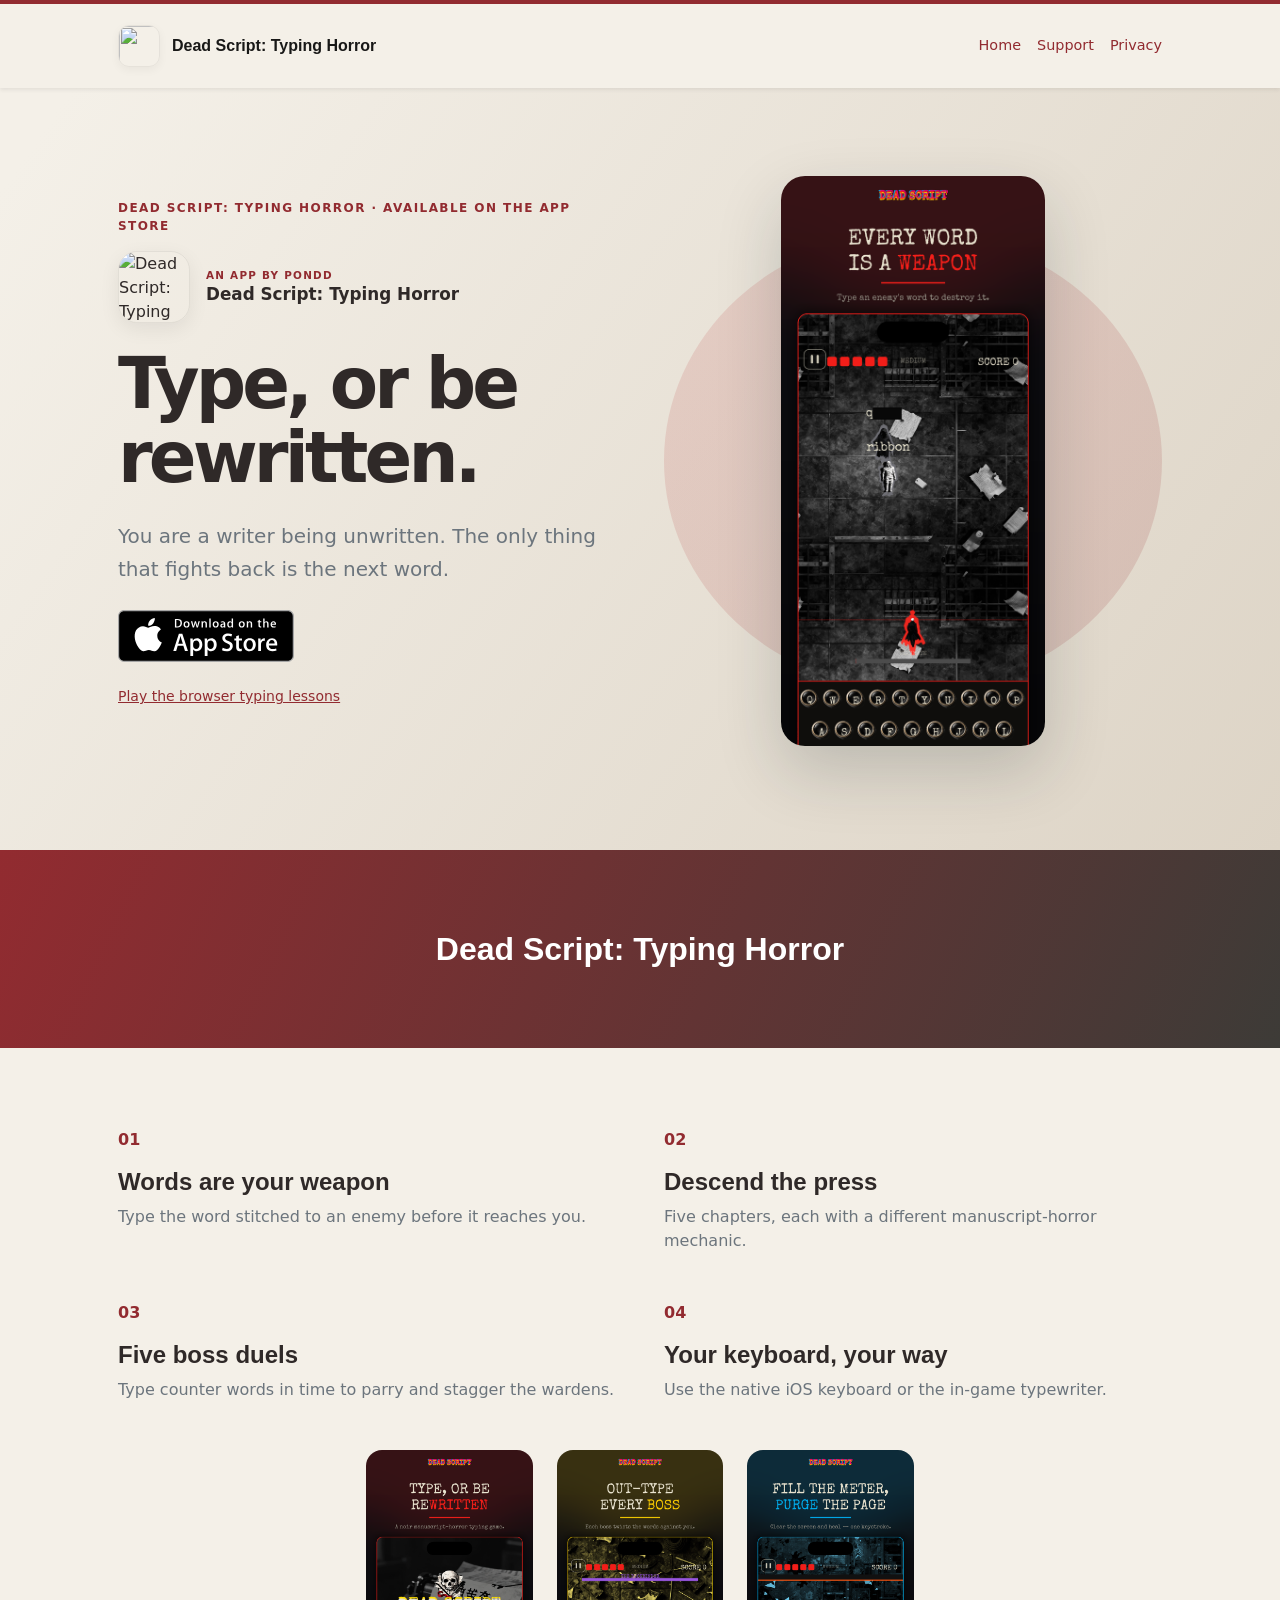
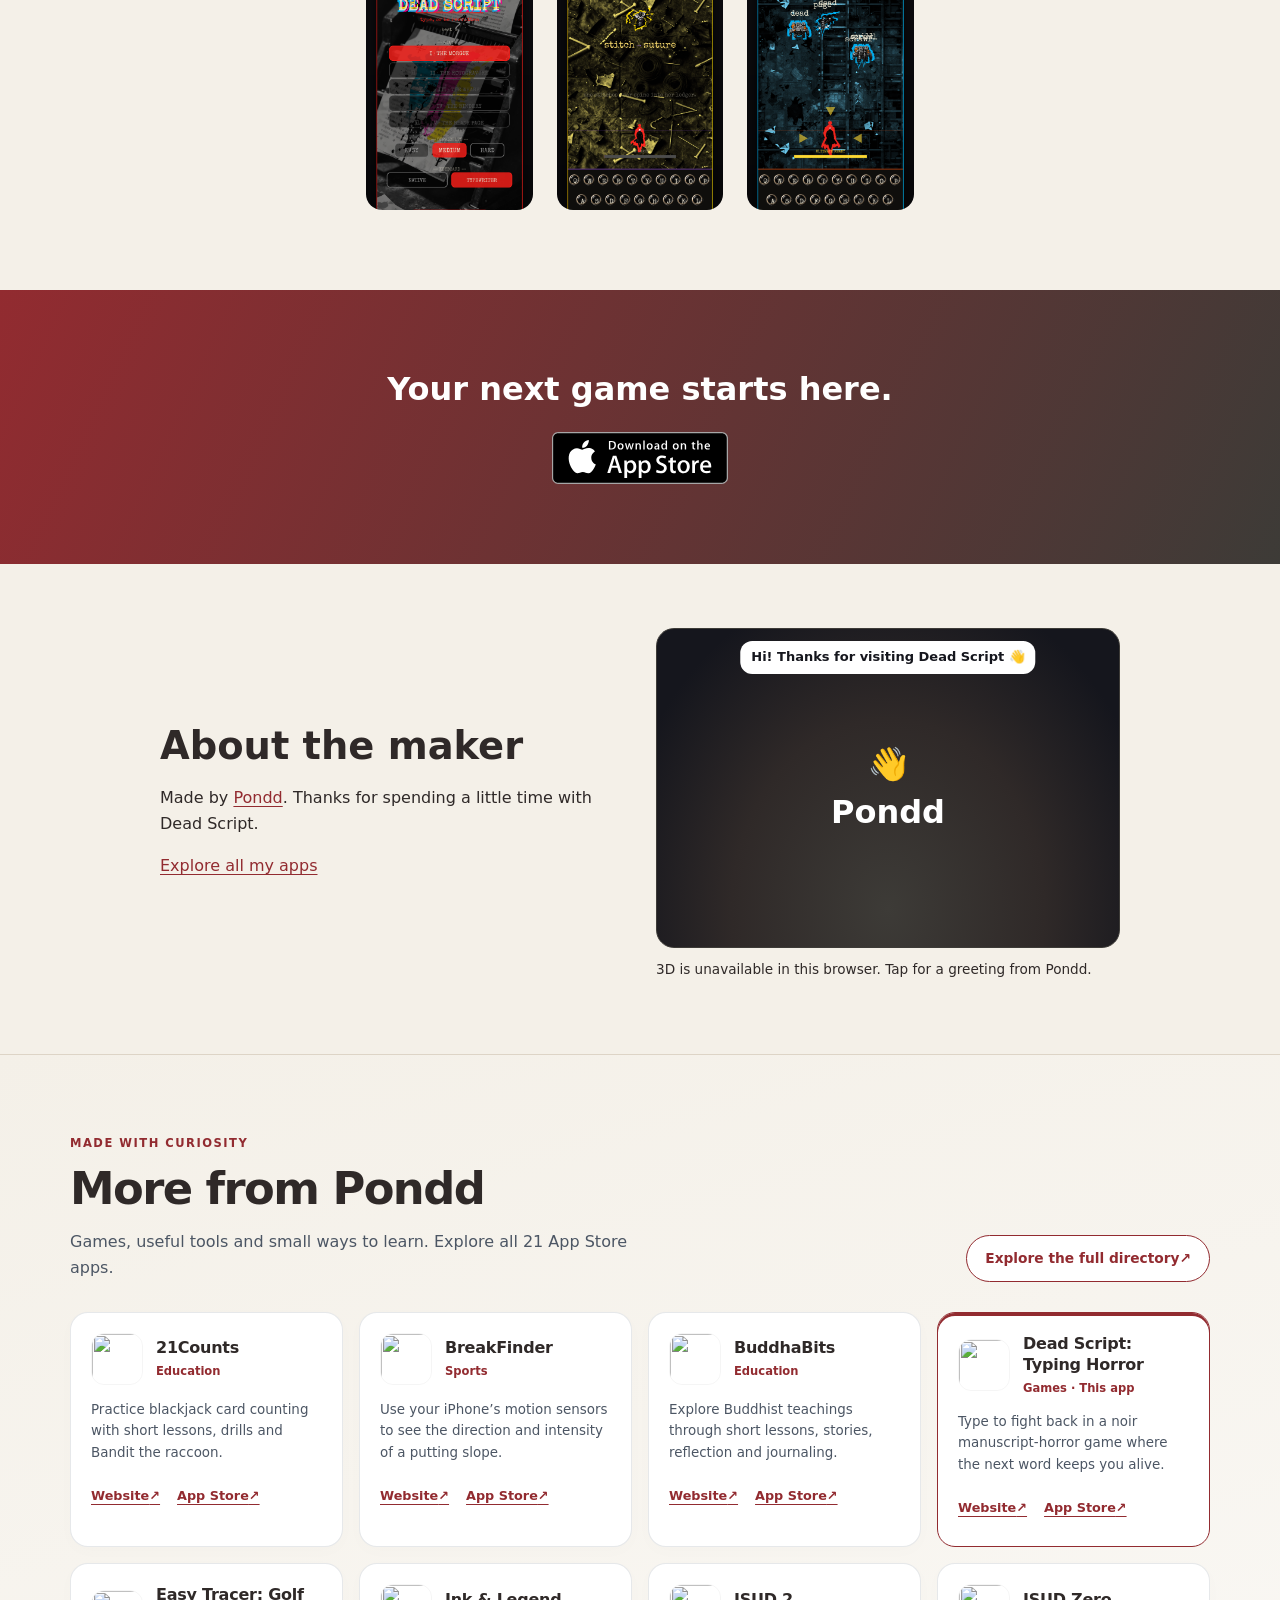
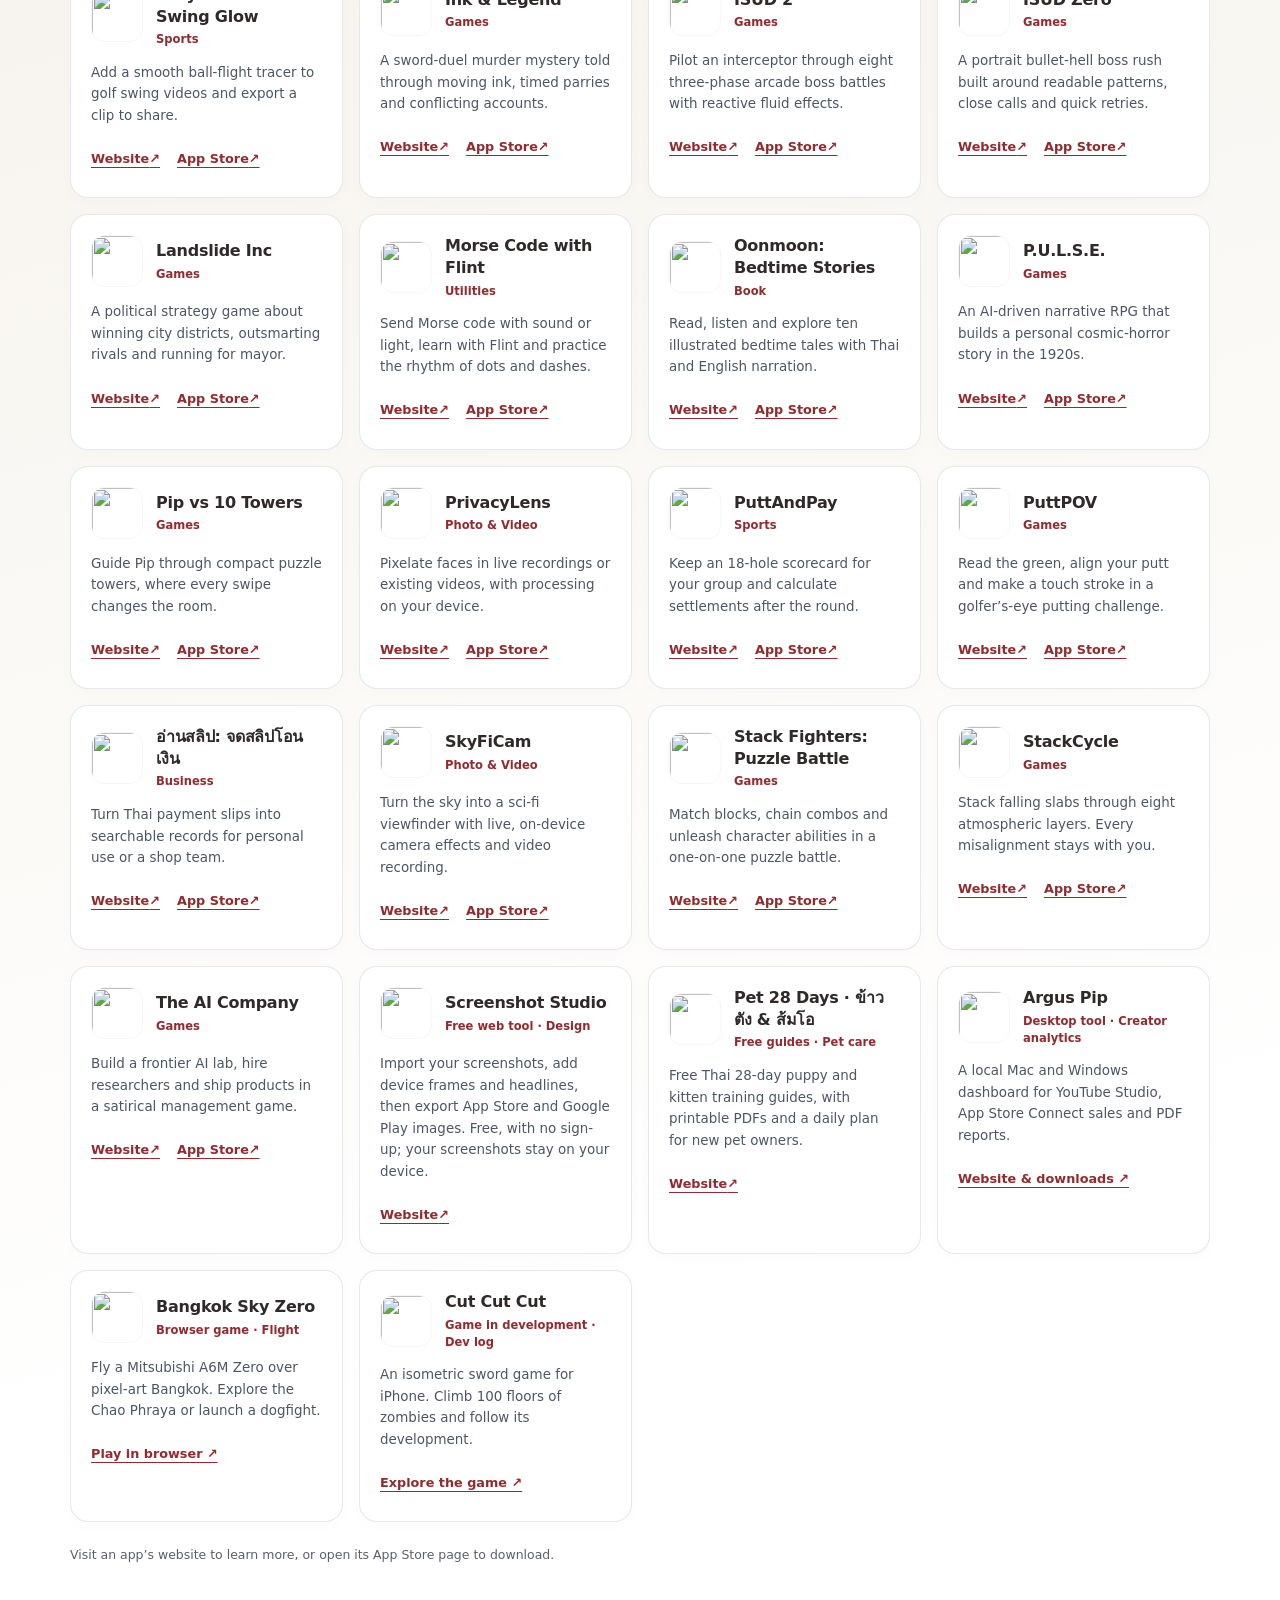
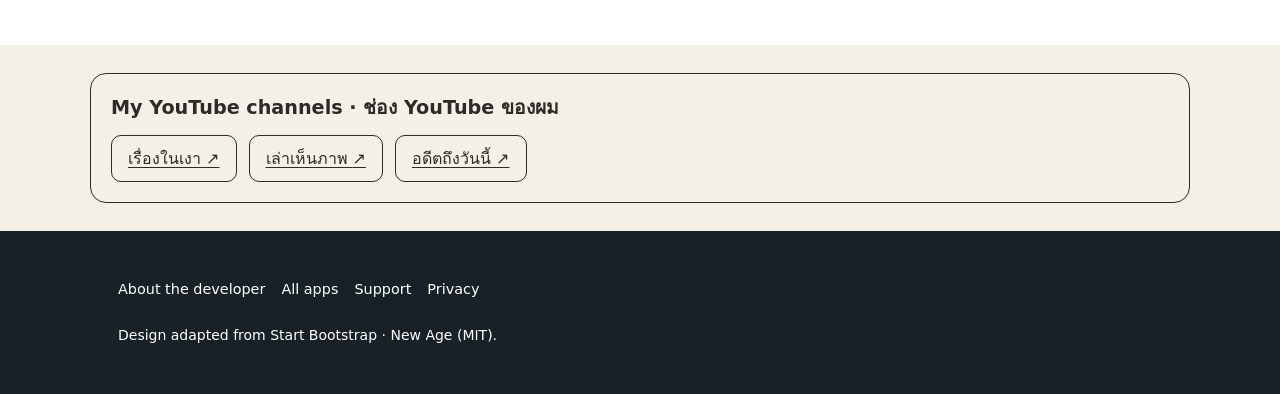
==== commit 2dc715a9: "Port the Scribe’s Desk typing course to the website" ====
--- a/index.html
+++ b/index.html
@@ -5,7 +5,7 @@
 <script type="module" src="pondd-character/init.js"></script>
 <link rel="stylesheet" href="app-family/brand.css?v=20261112">
 <link rel="icon" href="https://pond1982.github.io/Pondd-Page/assets/app-icons/6775353218.webp" type="image/webp">
-</head><body data-app-theme="deadscript-ink"><a class="skip-link" href="#main">Skip to content</a><nav class="navbar navbar-expand-lg navbar-light shadow-sm" id="mainNav" aria-label="Main navigation"><div class="container px-5"><a class="navbar-brand fw-bold" href="index.html"><img class="app-brand-icon" src="https://pond1982.github.io/Pondd-Page/assets/app-icons/6775353218.webp" width="42" height="42" alt="" decoding="async">Dead Script: Typing Horror</a><div class="site-links"><a href="index.html">Home</a><a href="support.html">Support</a><a href="privacy.html">Privacy</a></div></div></nav><main id="main"><header class="masthead"><div class="container px-5"><div class="row gx-5 align-items-center"><div class="col-lg-6"><div class="mb-5 mb-lg-0 text-center text-lg-start"><p class="eyebrow">Dead Script: Typing Horror · Available on the App Store</p><div class="app-identity"><img class="app-identity-icon" src="https://pond1982.github.io/Pondd-Page/assets/app-icons/6775353218.webp" width="72" height="72" alt="Dead Script: Typing Horror app icon" decoding="async"><span><small>An app by Pondd</small><strong>Dead Script: Typing Horror</strong></span></div><h1 class="display-1 lh-1 mb-4">Type, or be rewritten.</h1><p class="lead fw-normal text-muted mb-4">You are a writer being unwritten. The only thing that fights back is the next word.</p><a href="https://apps.apple.com/gb/app/dead-script-typing-horror/id6775353218"><img class="app-badge" src="assets/new-age/app-store-badge.svg" alt="Download Dead Script: Typing Horror on the App Store"></a><p class="small mt-4"><a href="#features">Explore the game ↓</a></p></div></div><div class="col-lg-6"><div class="masthead-device-mockup"><img class="game-screen" src="assets/shot2.png" alt="Dead Script: Typing Horror game artwork"></div></div></div></div></header><aside class="text-center bg-gradient-primary-to-secondary"><div class="container px-5"><p class="h2 text-white mb-0">Dead Script: Typing Horror</p></div></aside><section id="features"><div class="container px-5"><div class="row gx-5"><div class="col-md-6 mb-5"><p class="feature-number">01</p><h3 class="h4">Words are your weapon</h3><p class="text-muted mb-0">Type the word stitched to an enemy before it reaches you.</p></div><div class="col-md-6 mb-5"><p class="feature-number">02</p><h3 class="h4">Descend the press</h3><p class="text-muted mb-0">Five chapters, each with a different manuscript-horror mechanic.</p></div><div class="col-md-6 mb-5"><p class="feature-number">03</p><h3 class="h4">Five boss duels</h3><p class="text-muted mb-0">Type counter words in time to parry and stagger the wardens.</p></div><div class="col-md-6 mb-5"><p class="feature-number">04</p><h3 class="h4">Your keyboard, your way</h3><p class="text-muted mb-0">Use the native iOS keyboard or the in-game typewriter.</p></div></div><div class="gallery"><img loading="lazy" src="assets/shot1.png" alt="Dead Script: Typing Horror game artwork 1"><img loading="lazy" src="assets/shot4.png" alt="Dead Script: Typing Horror game artwork 2"><img loading="lazy" src="assets/shot5.png" alt="Dead Script: Typing Horror game artwork 3"></div></div></section><section class="bg-gradient-primary-to-secondary"><div class="container px-5 text-center"><h2 class="text-white mb-4">Your next game starts here.</h2><a href="https://apps.apple.com/gb/app/dead-script-typing-horror/id6775353218"><img class="app-badge" src="assets/new-age/app-store-badge.svg" alt="Download Dead Script: Typing Horror on the App Store"></a></div></section>
+</head><body data-app-theme="deadscript-ink"><a class="skip-link" href="#main">Skip to content</a><nav class="navbar navbar-expand-lg navbar-light shadow-sm" id="mainNav" aria-label="Main navigation"><div class="container px-5"><a class="navbar-brand fw-bold" href="index.html"><img class="app-brand-icon" src="https://pond1982.github.io/Pondd-Page/assets/app-icons/6775353218.webp" width="42" height="42" alt="" decoding="async">Dead Script: Typing Horror</a><div class="site-links"><a href="index.html">Home</a><a href="support.html">Support</a><a href="privacy.html">Privacy</a></div></div></nav><main id="main"><header class="masthead"><div class="container px-5"><div class="row gx-5 align-items-center"><div class="col-lg-6"><div class="mb-5 mb-lg-0 text-center text-lg-start"><p class="eyebrow">Dead Script: Typing Horror · Available on the App Store</p><div class="app-identity"><img class="app-identity-icon" src="https://pond1982.github.io/Pondd-Page/assets/app-icons/6775353218.webp" width="72" height="72" alt="Dead Script: Typing Horror app icon" decoding="async"><span><small>An app by Pondd</small><strong>Dead Script: Typing Horror</strong></span></div><h1 class="display-1 lh-1 mb-4">Type, or be rewritten.</h1><p class="lead fw-normal text-muted mb-4">You are a writer being unwritten. The only thing that fights back is the next word.</p><a href="https://apps.apple.com/gb/app/dead-script-typing-horror/id6775353218"><img class="app-badge" src="assets/new-age/app-store-badge.svg" alt="Download Dead Script: Typing Horror on the App Store"></a><p class="small mt-4"><a href="mac/desk/">Play the browser typing lessons</a></p></div></div><div class="col-lg-6"><div class="masthead-device-mockup"><img class="game-screen" src="assets/shot2.png" alt="Dead Script: Typing Horror game artwork"></div></div></div></div></header><aside class="text-center bg-gradient-primary-to-secondary"><div class="container px-5"><p class="h2 text-white mb-0">Dead Script: Typing Horror</p></div></aside><section id="features"><div class="container px-5"><div class="row gx-5"><div class="col-md-6 mb-5"><p class="feature-number">01</p><h3 class="h4">Words are your weapon</h3><p class="text-muted mb-0">Type the word stitched to an enemy before it reaches you.</p></div><div class="col-md-6 mb-5"><p class="feature-number">02</p><h3 class="h4">Descend the press</h3><p class="text-muted mb-0">Five chapters, each with a different manuscript-horror mechanic.</p></div><div class="col-md-6 mb-5"><p class="feature-number">03</p><h3 class="h4">Five boss duels</h3><p class="text-muted mb-0">Type counter words in time to parry and stagger the wardens.</p></div><div class="col-md-6 mb-5"><p class="feature-number">04</p><h3 class="h4">Your keyboard, your way</h3><p class="text-muted mb-0">Use the native iOS keyboard or the in-game typewriter.</p></div></div><div class="gallery"><img loading="lazy" src="assets/shot1.png" alt="Dead Script: Typing Horror game artwork 1"><img loading="lazy" src="assets/shot4.png" alt="Dead Script: Typing Horror game artwork 2"><img loading="lazy" src="assets/shot5.png" alt="Dead Script: Typing Horror game artwork 3"></div></div></section><section class="bg-gradient-primary-to-secondary"><div class="container px-5 text-center"><h2 class="text-white mb-4">Your next game starts here.</h2><a href="https://apps.apple.com/gb/app/dead-script-typing-horror/id6775353218"><img class="app-badge" src="assets/new-age/app-store-badge.svg" alt="Download Dead Script: Typing Horror on the App Store"></a></div></section>
 <!-- Pondd character start -->
 <section class="pondd-about" id="about" data-pondd-character data-character-locale="en" aria-label="About the maker"><div class="pondd-about-inner"><div><h2>About the maker</h2><p>Made by <a href="https://pond1982.github.io/Pondd-Page/">Pondd</a>. Thanks for spending a little time with Dead Script.</p><p><a href="https://pond1982.github.io/Pondd-Page/index.html#apps">Explore all my apps</a></p></div><div><button class="pondd-character-stage" type="button" aria-label="Change Pondd’s dance" aria-describedby="pondd-character-hint"><span class="pondd-character-fallback" aria-hidden="true">👋<br>Pondd</span><span class="bubble" role="status" aria-live="polite">Hi! Thanks for visiting Dead Script 👋</span></button><p class="pondd-character-hint" id="pondd-character-hint">Tap the character or press Enter to change the dance.</p><button class="pondd-character-pause" type="button" aria-pressed="false" hidden>Pause dancing</button><noscript><p>The 3D Easter egg needs JavaScript. You can still explore the rest of the site.</p></noscript></div></div><script type="application/json" class="pondd-character-lines">["Hi! Thanks for visiting Dead Script 👋", "Tap me to change the dance!", "ขอบคุณที่แวะมาครับ 🙏", "A little dance before the next scare.", "Like it? Explore my other apps ♥", "One more spin!"]</script></section>
 <!-- Pondd character end -->
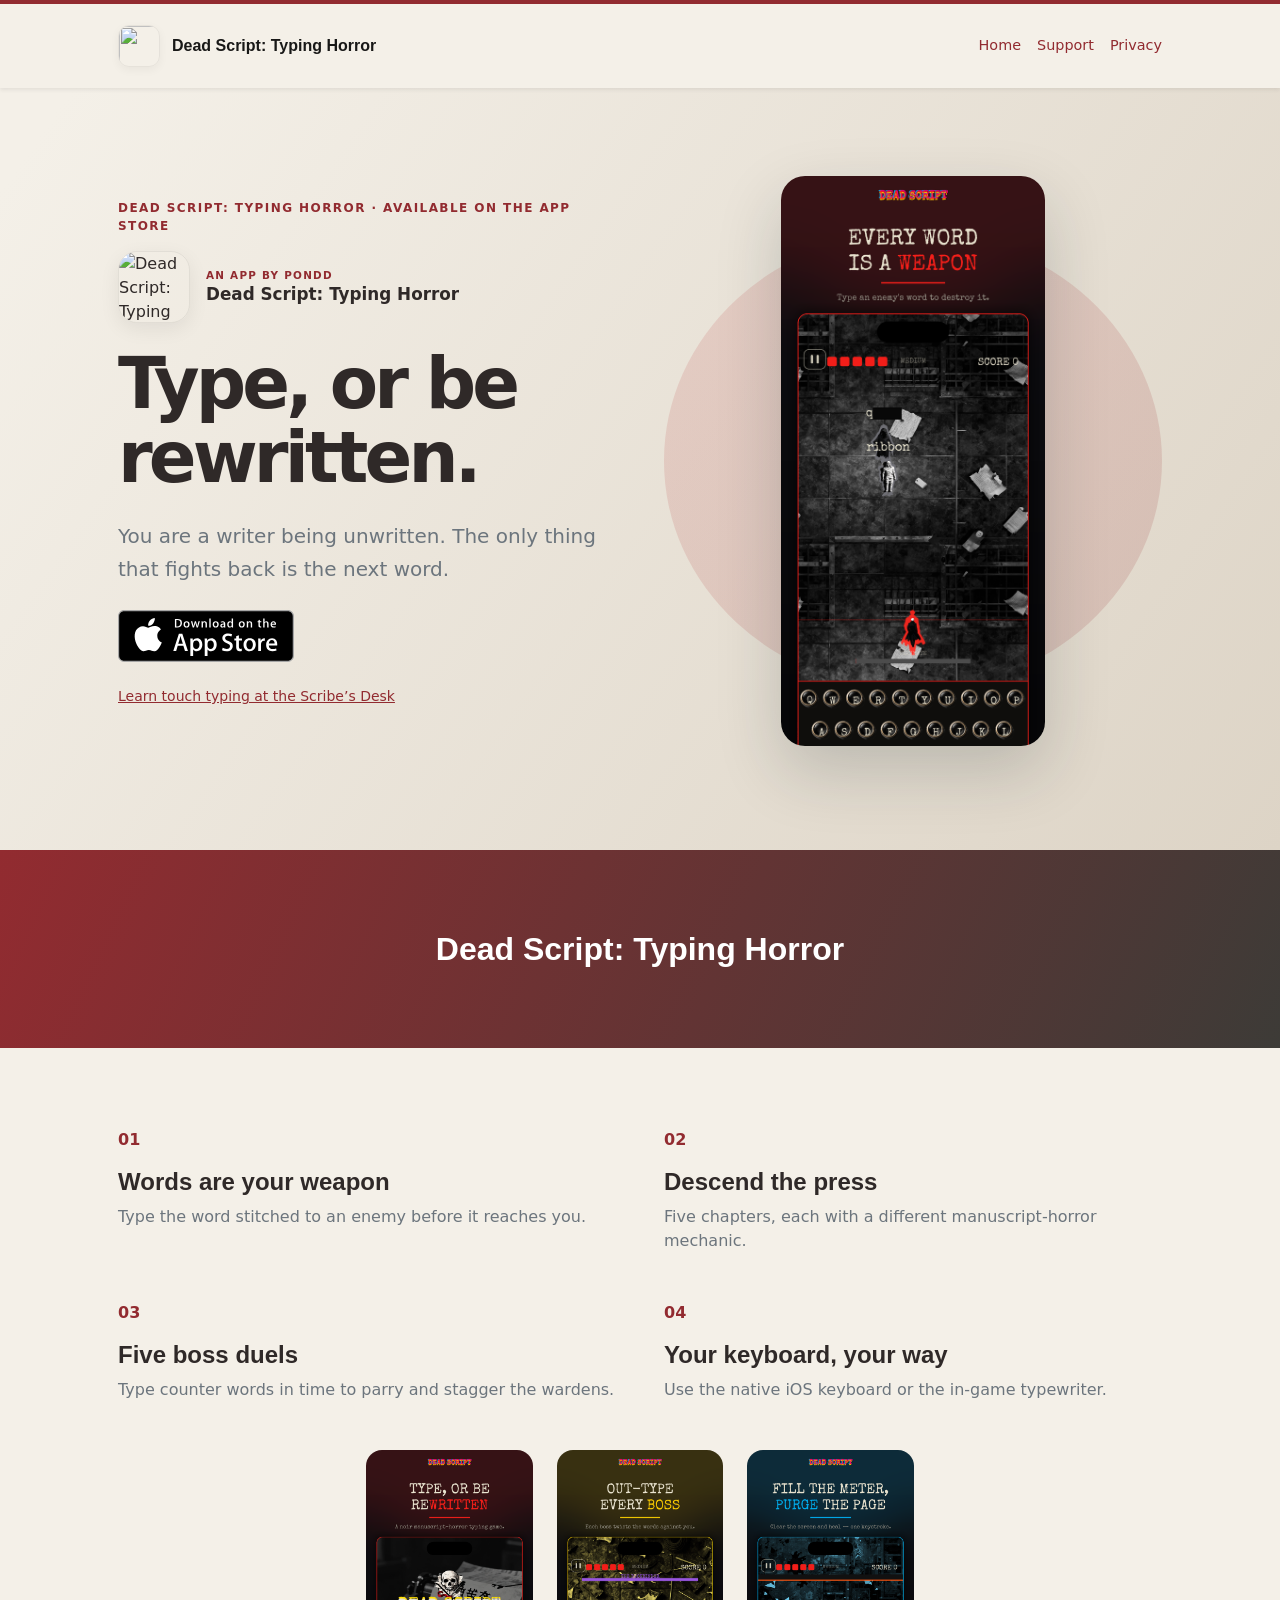
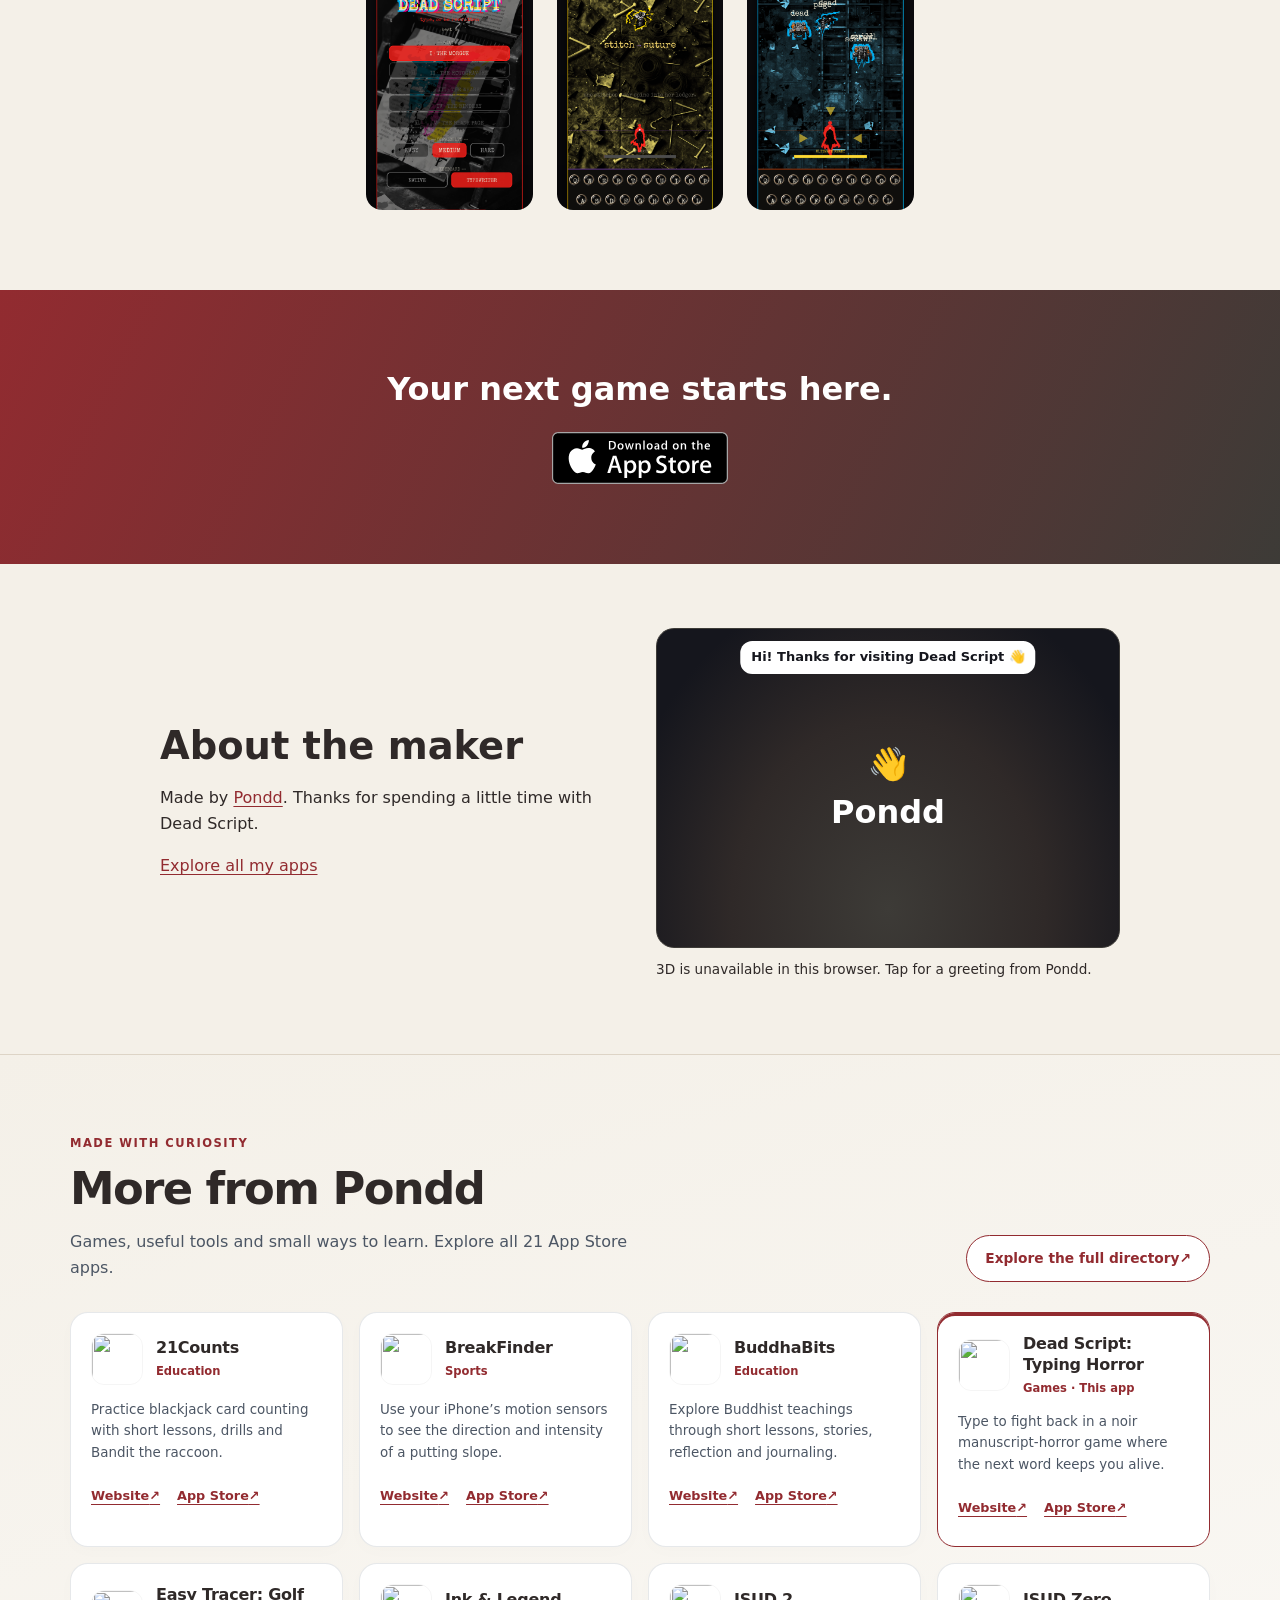
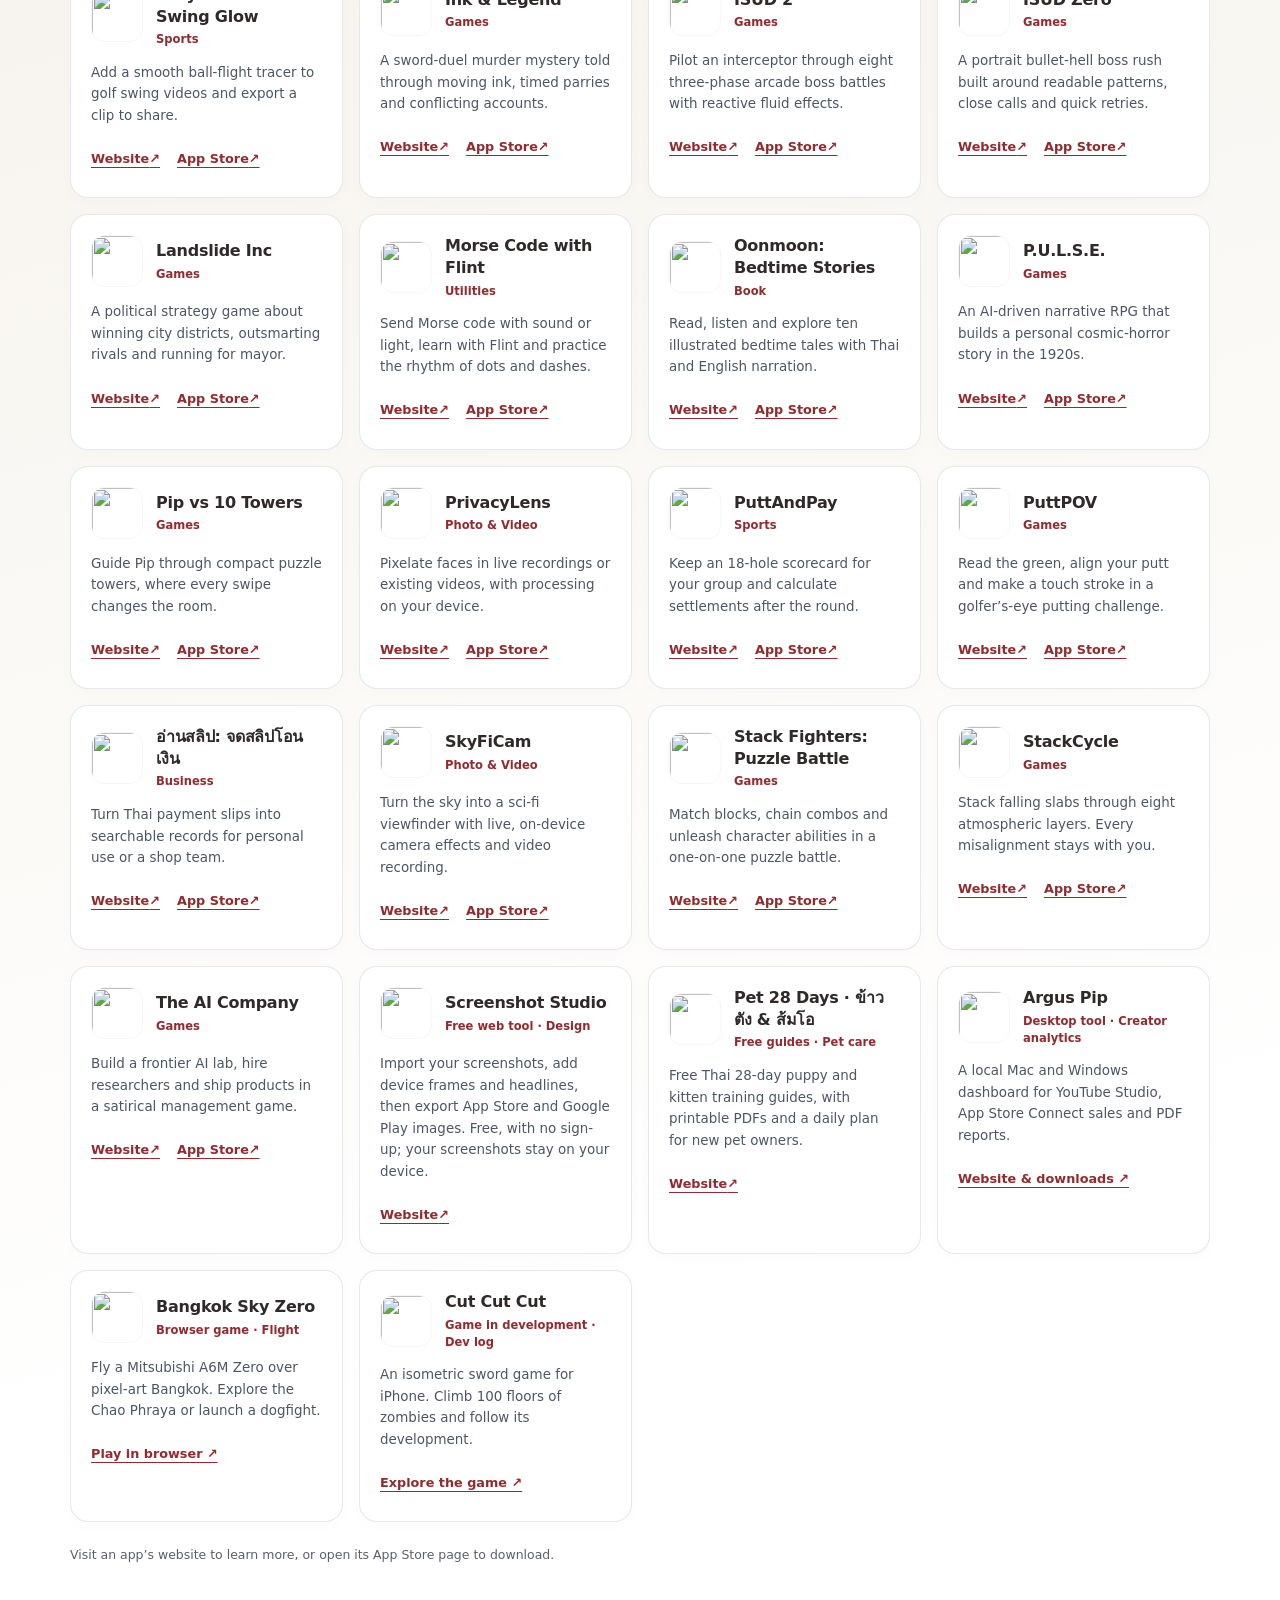
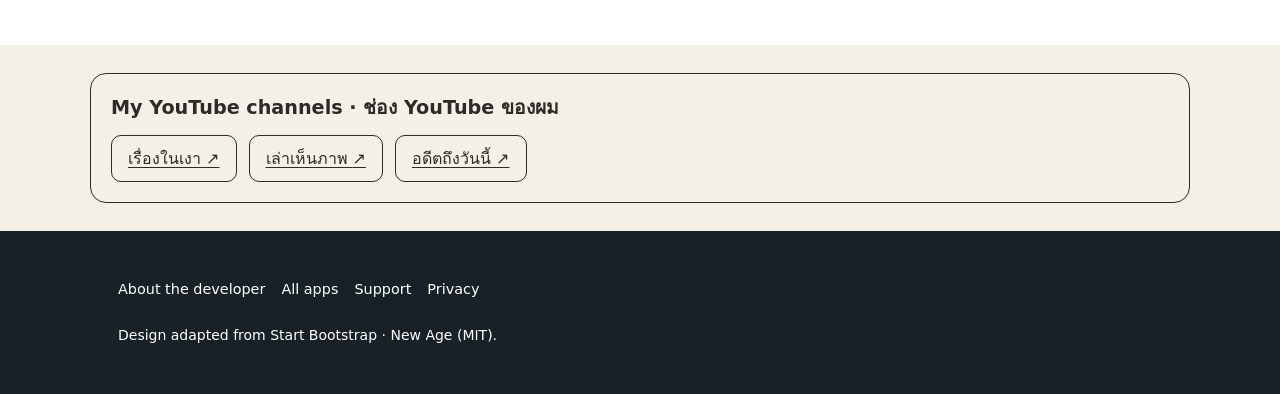
==== commit 195b6695: "Make the playable typing desk a fullscreen course landing page" ====
--- a/index.html
+++ b/index.html
@@ -5,7 +5,7 @@
 <script type="module" src="pondd-character/init.js"></script>
 <link rel="stylesheet" href="app-family/brand.css?v=20261112">
 <link rel="icon" href="https://pond1982.github.io/Pondd-Page/assets/app-icons/6775353218.webp" type="image/webp">
-</head><body data-app-theme="deadscript-ink"><a class="skip-link" href="#main">Skip to content</a><nav class="navbar navbar-expand-lg navbar-light shadow-sm" id="mainNav" aria-label="Main navigation"><div class="container px-5"><a class="navbar-brand fw-bold" href="index.html"><img class="app-brand-icon" src="https://pond1982.github.io/Pondd-Page/assets/app-icons/6775353218.webp" width="42" height="42" alt="" decoding="async">Dead Script: Typing Horror</a><div class="site-links"><a href="index.html">Home</a><a href="support.html">Support</a><a href="privacy.html">Privacy</a></div></div></nav><main id="main"><header class="masthead"><div class="container px-5"><div class="row gx-5 align-items-center"><div class="col-lg-6"><div class="mb-5 mb-lg-0 text-center text-lg-start"><p class="eyebrow">Dead Script: Typing Horror · Available on the App Store</p><div class="app-identity"><img class="app-identity-icon" src="https://pond1982.github.io/Pondd-Page/assets/app-icons/6775353218.webp" width="72" height="72" alt="Dead Script: Typing Horror app icon" decoding="async"><span><small>An app by Pondd</small><strong>Dead Script: Typing Horror</strong></span></div><h1 class="display-1 lh-1 mb-4">Type, or be rewritten.</h1><p class="lead fw-normal text-muted mb-4">You are a writer being unwritten. The only thing that fights back is the next word.</p><a href="https://apps.apple.com/gb/app/dead-script-typing-horror/id6775353218"><img class="app-badge" src="assets/new-age/app-store-badge.svg" alt="Download Dead Script: Typing Horror on the App Store"></a><p class="small mt-4"><a href="mac/desk/">Play the browser typing lessons</a></p></div></div><div class="col-lg-6"><div class="masthead-device-mockup"><img class="game-screen" src="assets/shot2.png" alt="Dead Script: Typing Horror game artwork"></div></div></div></div></header><aside class="text-center bg-gradient-primary-to-secondary"><div class="container px-5"><p class="h2 text-white mb-0">Dead Script: Typing Horror</p></div></aside><section id="features"><div class="container px-5"><div class="row gx-5"><div class="col-md-6 mb-5"><p class="feature-number">01</p><h3 class="h4">Words are your weapon</h3><p class="text-muted mb-0">Type the word stitched to an enemy before it reaches you.</p></div><div class="col-md-6 mb-5"><p class="feature-number">02</p><h3 class="h4">Descend the press</h3><p class="text-muted mb-0">Five chapters, each with a different manuscript-horror mechanic.</p></div><div class="col-md-6 mb-5"><p class="feature-number">03</p><h3 class="h4">Five boss duels</h3><p class="text-muted mb-0">Type counter words in time to parry and stagger the wardens.</p></div><div class="col-md-6 mb-5"><p class="feature-number">04</p><h3 class="h4">Your keyboard, your way</h3><p class="text-muted mb-0">Use the native iOS keyboard or the in-game typewriter.</p></div></div><div class="gallery"><img loading="lazy" src="assets/shot1.png" alt="Dead Script: Typing Horror game artwork 1"><img loading="lazy" src="assets/shot4.png" alt="Dead Script: Typing Horror game artwork 2"><img loading="lazy" src="assets/shot5.png" alt="Dead Script: Typing Horror game artwork 3"></div></div></section><section class="bg-gradient-primary-to-secondary"><div class="container px-5 text-center"><h2 class="text-white mb-4">Your next game starts here.</h2><a href="https://apps.apple.com/gb/app/dead-script-typing-horror/id6775353218"><img class="app-badge" src="assets/new-age/app-store-badge.svg" alt="Download Dead Script: Typing Horror on the App Store"></a></div></section>
+</head><body data-app-theme="deadscript-ink"><a class="skip-link" href="#main">Skip to content</a><nav class="navbar navbar-expand-lg navbar-light shadow-sm" id="mainNav" aria-label="Main navigation"><div class="container px-5"><a class="navbar-brand fw-bold" href="index.html"><img class="app-brand-icon" src="https://pond1982.github.io/Pondd-Page/assets/app-icons/6775353218.webp" width="42" height="42" alt="" decoding="async">Dead Script: Typing Horror</a><div class="site-links"><a href="index.html">Home</a><a href="support.html">Support</a><a href="privacy.html">Privacy</a></div></div></nav><main id="main"><header class="masthead"><div class="container px-5"><div class="row gx-5 align-items-center"><div class="col-lg-6"><div class="mb-5 mb-lg-0 text-center text-lg-start"><p class="eyebrow">Dead Script: Typing Horror · Available on the App Store</p><div class="app-identity"><img class="app-identity-icon" src="https://pond1982.github.io/Pondd-Page/assets/app-icons/6775353218.webp" width="72" height="72" alt="Dead Script: Typing Horror app icon" decoding="async"><span><small>An app by Pondd</small><strong>Dead Script: Typing Horror</strong></span></div><h1 class="display-1 lh-1 mb-4">Type, or be rewritten.</h1><p class="lead fw-normal text-muted mb-4">You are a writer being unwritten. The only thing that fights back is the next word.</p><a href="https://apps.apple.com/gb/app/dead-script-typing-horror/id6775353218"><img class="app-badge" src="assets/new-age/app-store-badge.svg" alt="Download Dead Script: Typing Horror on the App Store"></a><p class="small mt-4"><a href="mac/desk/">Learn touch typing at the Scribe’s Desk</a></p></div></div><div class="col-lg-6"><div class="masthead-device-mockup"><img class="game-screen" src="assets/shot2.png" alt="Dead Script: Typing Horror game artwork"></div></div></div></div></header><aside class="text-center bg-gradient-primary-to-secondary"><div class="container px-5"><p class="h2 text-white mb-0">Dead Script: Typing Horror</p></div></aside><section id="features"><div class="container px-5"><div class="row gx-5"><div class="col-md-6 mb-5"><p class="feature-number">01</p><h3 class="h4">Words are your weapon</h3><p class="text-muted mb-0">Type the word stitched to an enemy before it reaches you.</p></div><div class="col-md-6 mb-5"><p class="feature-number">02</p><h3 class="h4">Descend the press</h3><p class="text-muted mb-0">Five chapters, each with a different manuscript-horror mechanic.</p></div><div class="col-md-6 mb-5"><p class="feature-number">03</p><h3 class="h4">Five boss duels</h3><p class="text-muted mb-0">Type counter words in time to parry and stagger the wardens.</p></div><div class="col-md-6 mb-5"><p class="feature-number">04</p><h3 class="h4">Your keyboard, your way</h3><p class="text-muted mb-0">Use the native iOS keyboard or the in-game typewriter.</p></div></div><div class="gallery"><img loading="lazy" src="assets/shot1.png" alt="Dead Script: Typing Horror game artwork 1"><img loading="lazy" src="assets/shot4.png" alt="Dead Script: Typing Horror game artwork 2"><img loading="lazy" src="assets/shot5.png" alt="Dead Script: Typing Horror game artwork 3"></div></div></section><section class="bg-gradient-primary-to-secondary"><div class="container px-5 text-center"><h2 class="text-white mb-4">Your next game starts here.</h2><a href="https://apps.apple.com/gb/app/dead-script-typing-horror/id6775353218"><img class="app-badge" src="assets/new-age/app-store-badge.svg" alt="Download Dead Script: Typing Horror on the App Store"></a></div></section>
 <!-- Pondd character start -->
 <section class="pondd-about" id="about" data-pondd-character data-character-locale="en" aria-label="About the maker"><div class="pondd-about-inner"><div><h2>About the maker</h2><p>Made by <a href="https://pond1982.github.io/Pondd-Page/">Pondd</a>. Thanks for spending a little time with Dead Script.</p><p><a href="https://pond1982.github.io/Pondd-Page/index.html#apps">Explore all my apps</a></p></div><div><button class="pondd-character-stage" type="button" aria-label="Change Pondd’s dance" aria-describedby="pondd-character-hint"><span class="pondd-character-fallback" aria-hidden="true">👋<br>Pondd</span><span class="bubble" role="status" aria-live="polite">Hi! Thanks for visiting Dead Script 👋</span></button><p class="pondd-character-hint" id="pondd-character-hint">Tap the character or press Enter to change the dance.</p><button class="pondd-character-pause" type="button" aria-pressed="false" hidden>Pause dancing</button><noscript><p>The 3D Easter egg needs JavaScript. You can still explore the rest of the site.</p></noscript></div></div><script type="application/json" class="pondd-character-lines">["Hi! Thanks for visiting Dead Script 👋", "Tap me to change the dance!", "ขอบคุณที่แวะมาครับ 🙏", "A little dance before the next scare.", "Like it? Explore my other apps ♥", "One more spin!"]</script></section>
 <!-- Pondd character end -->
